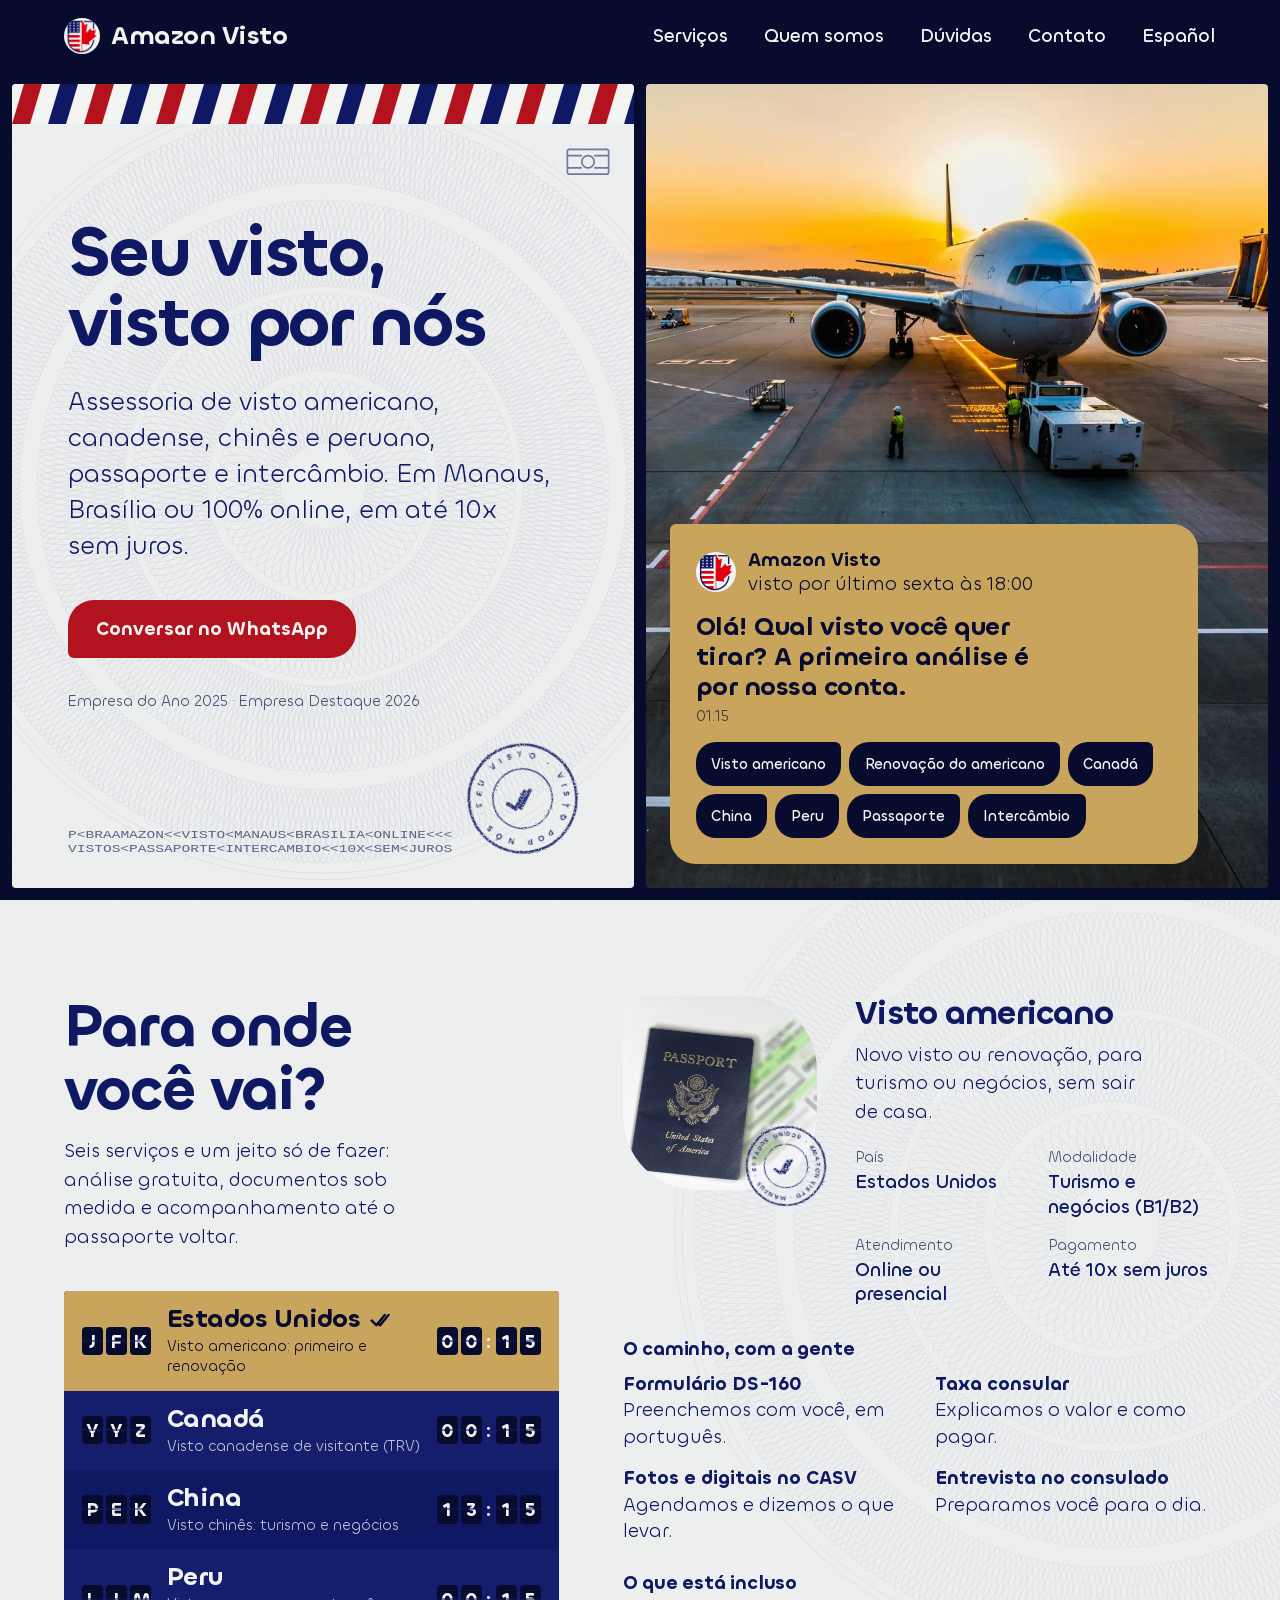
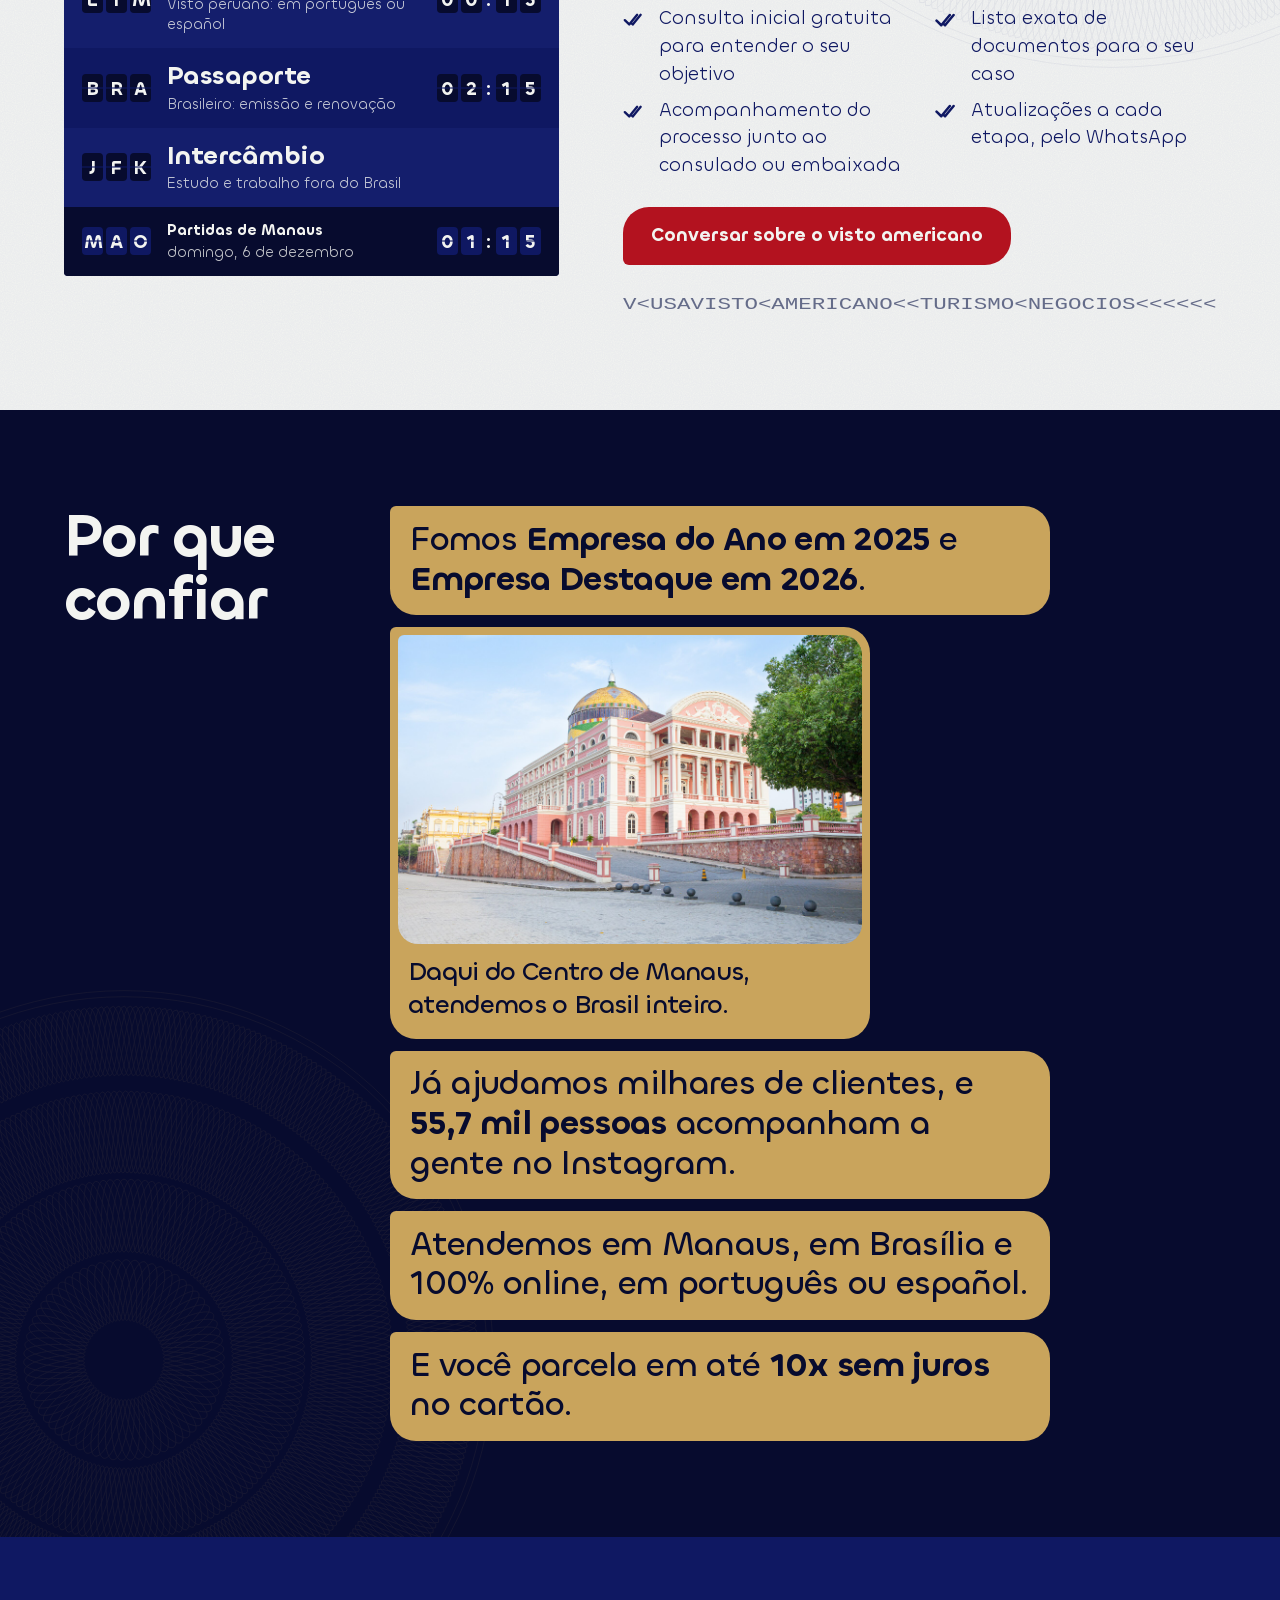
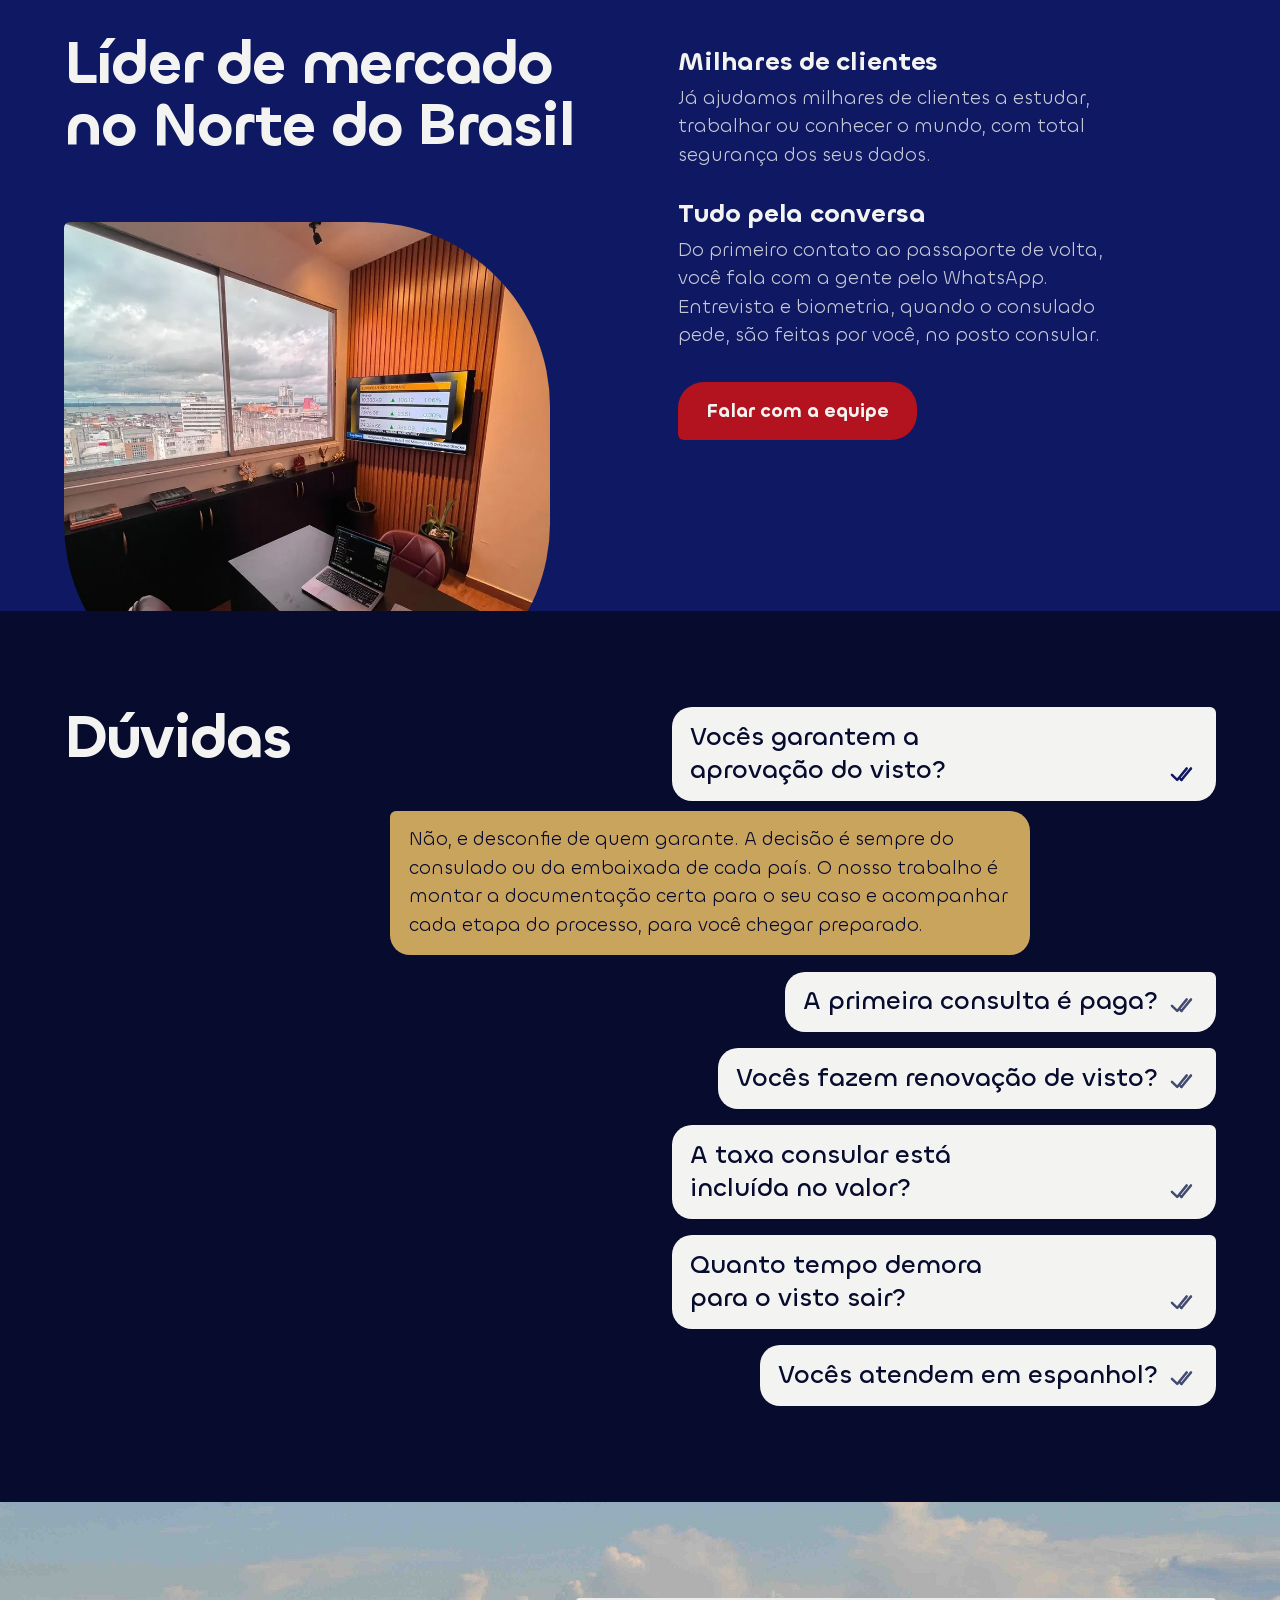
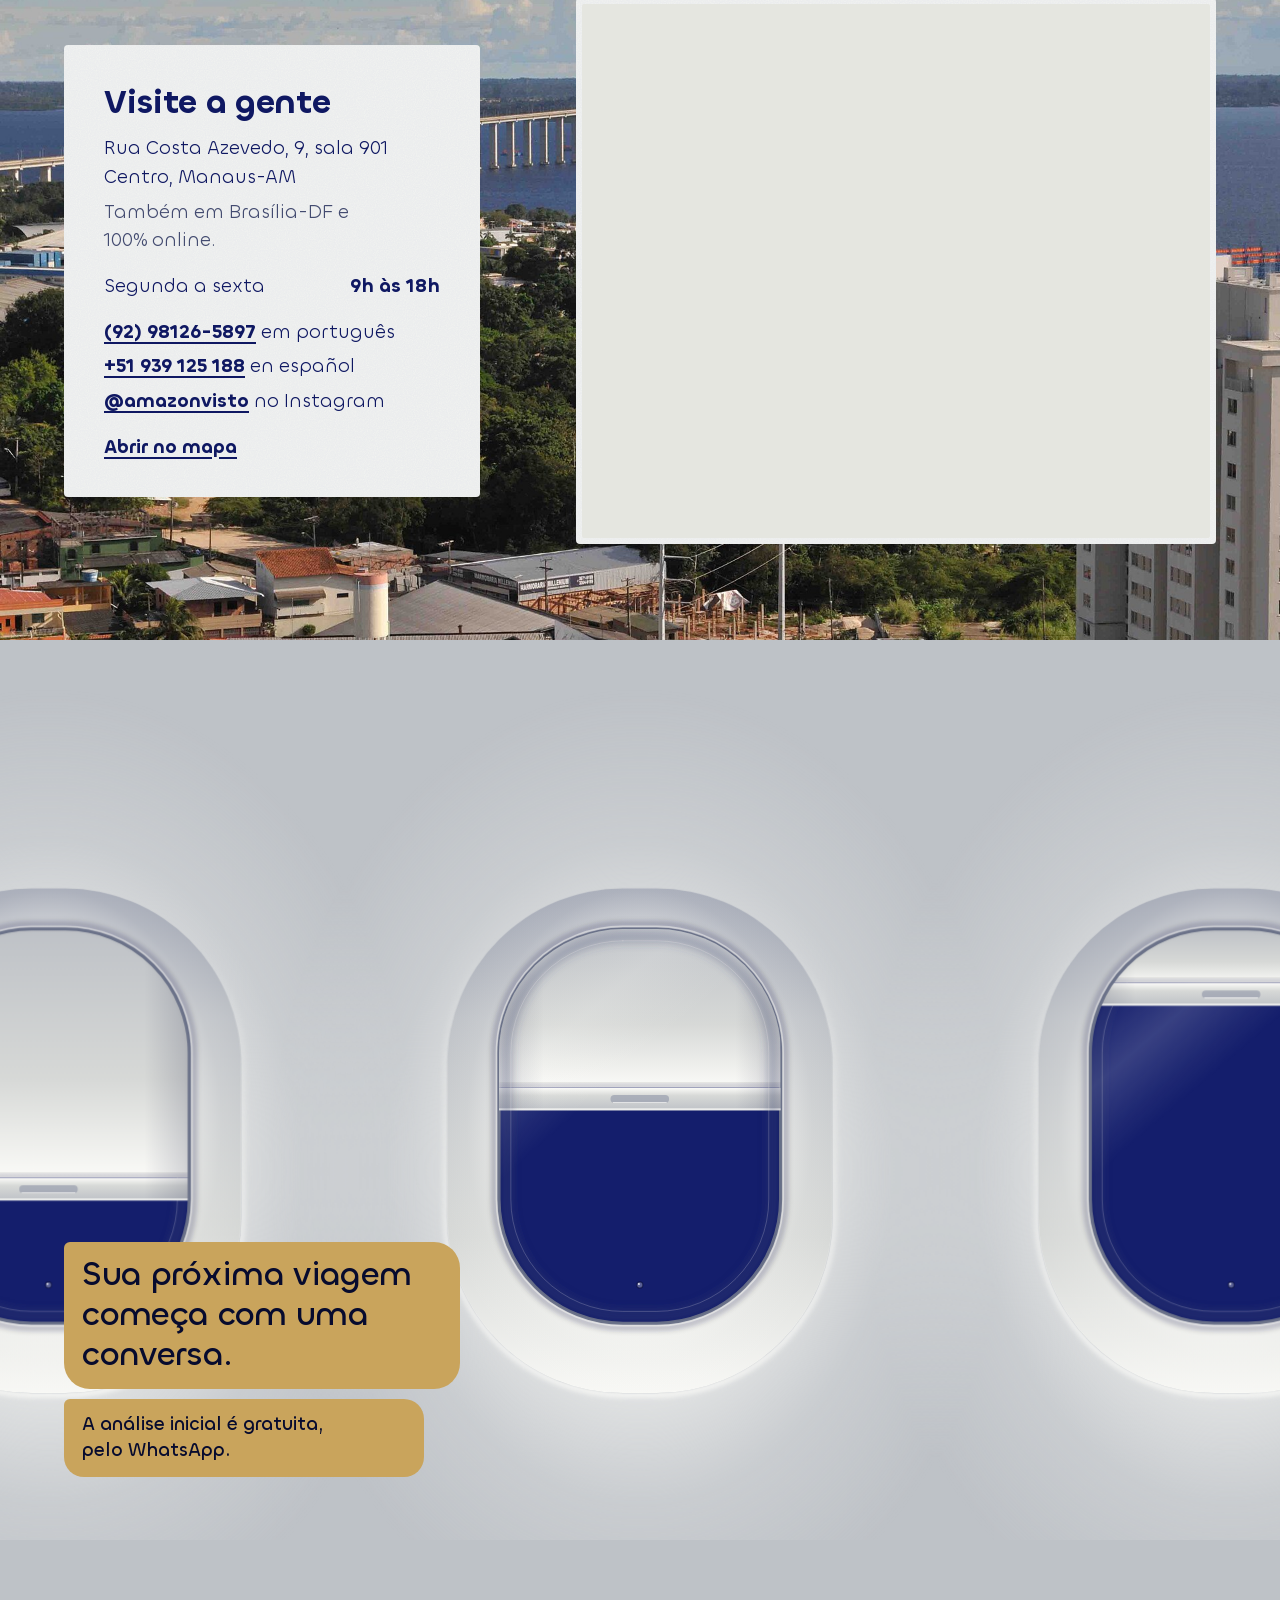
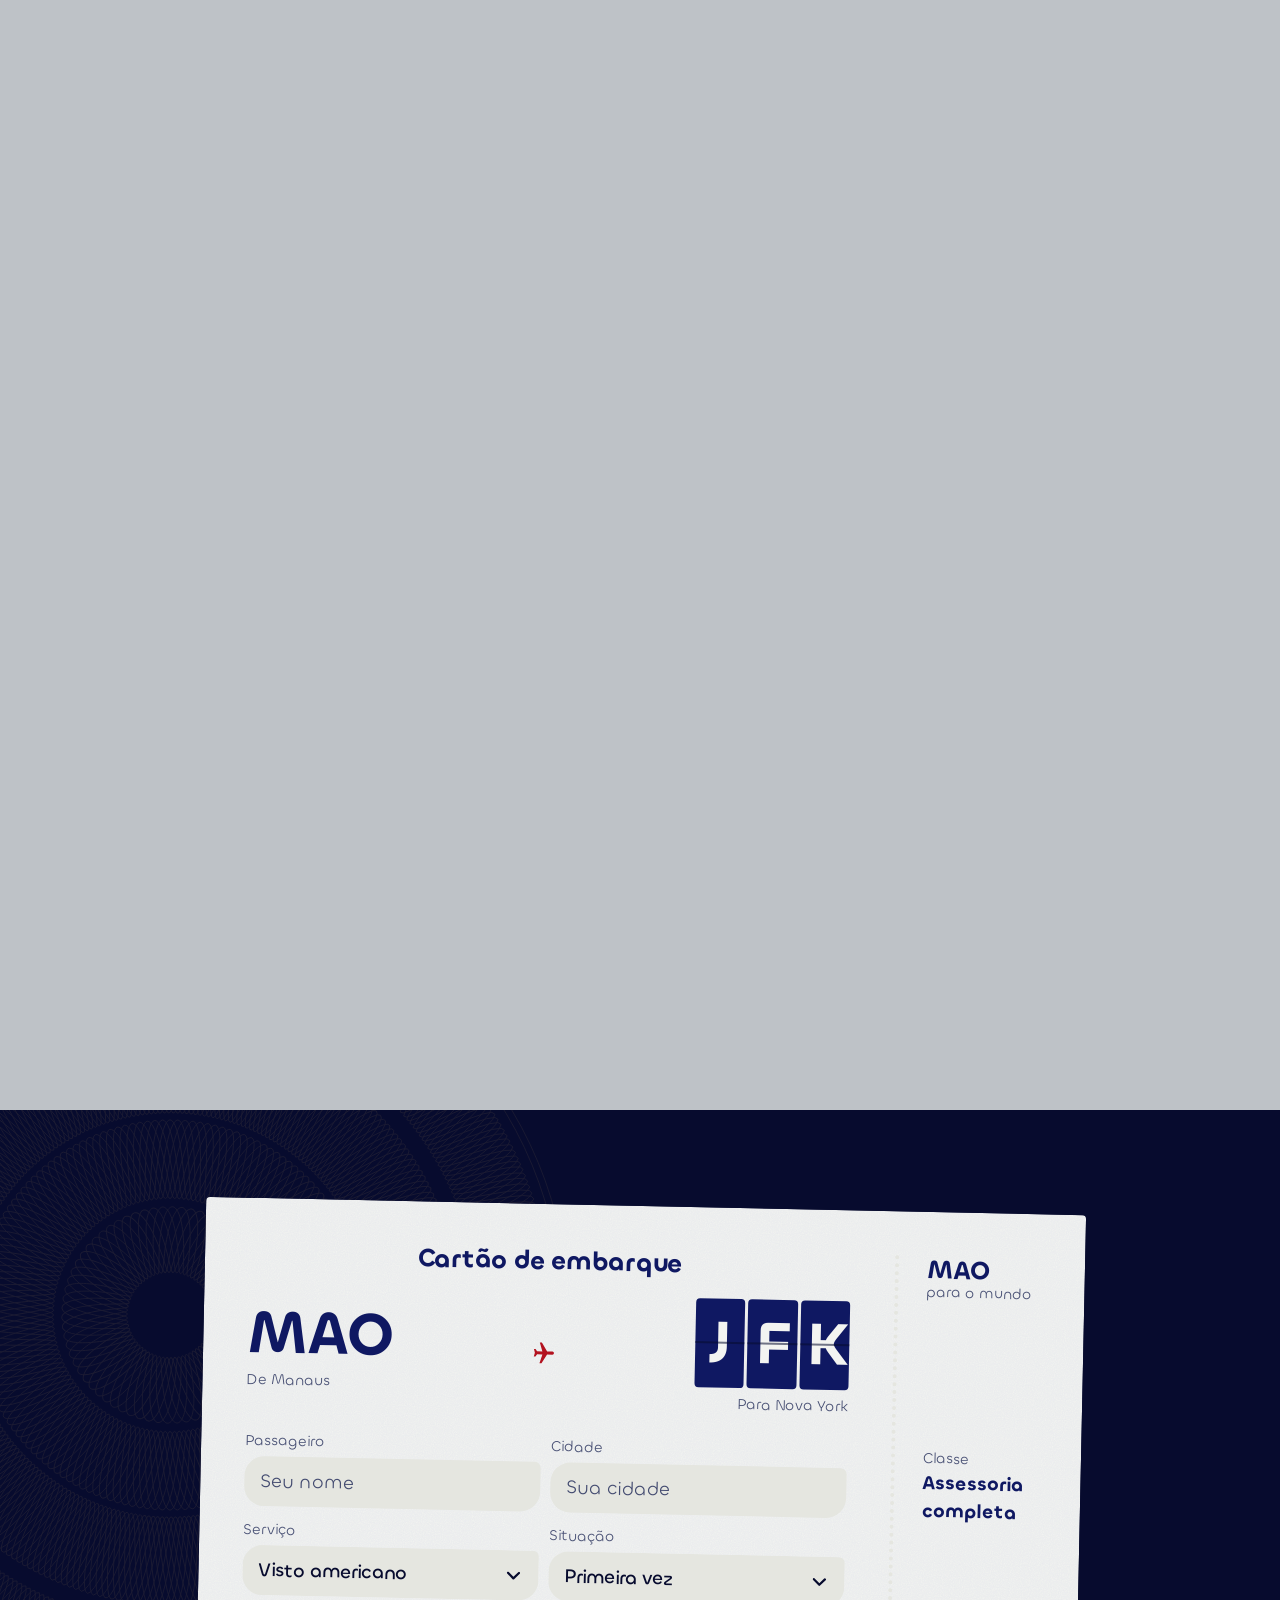
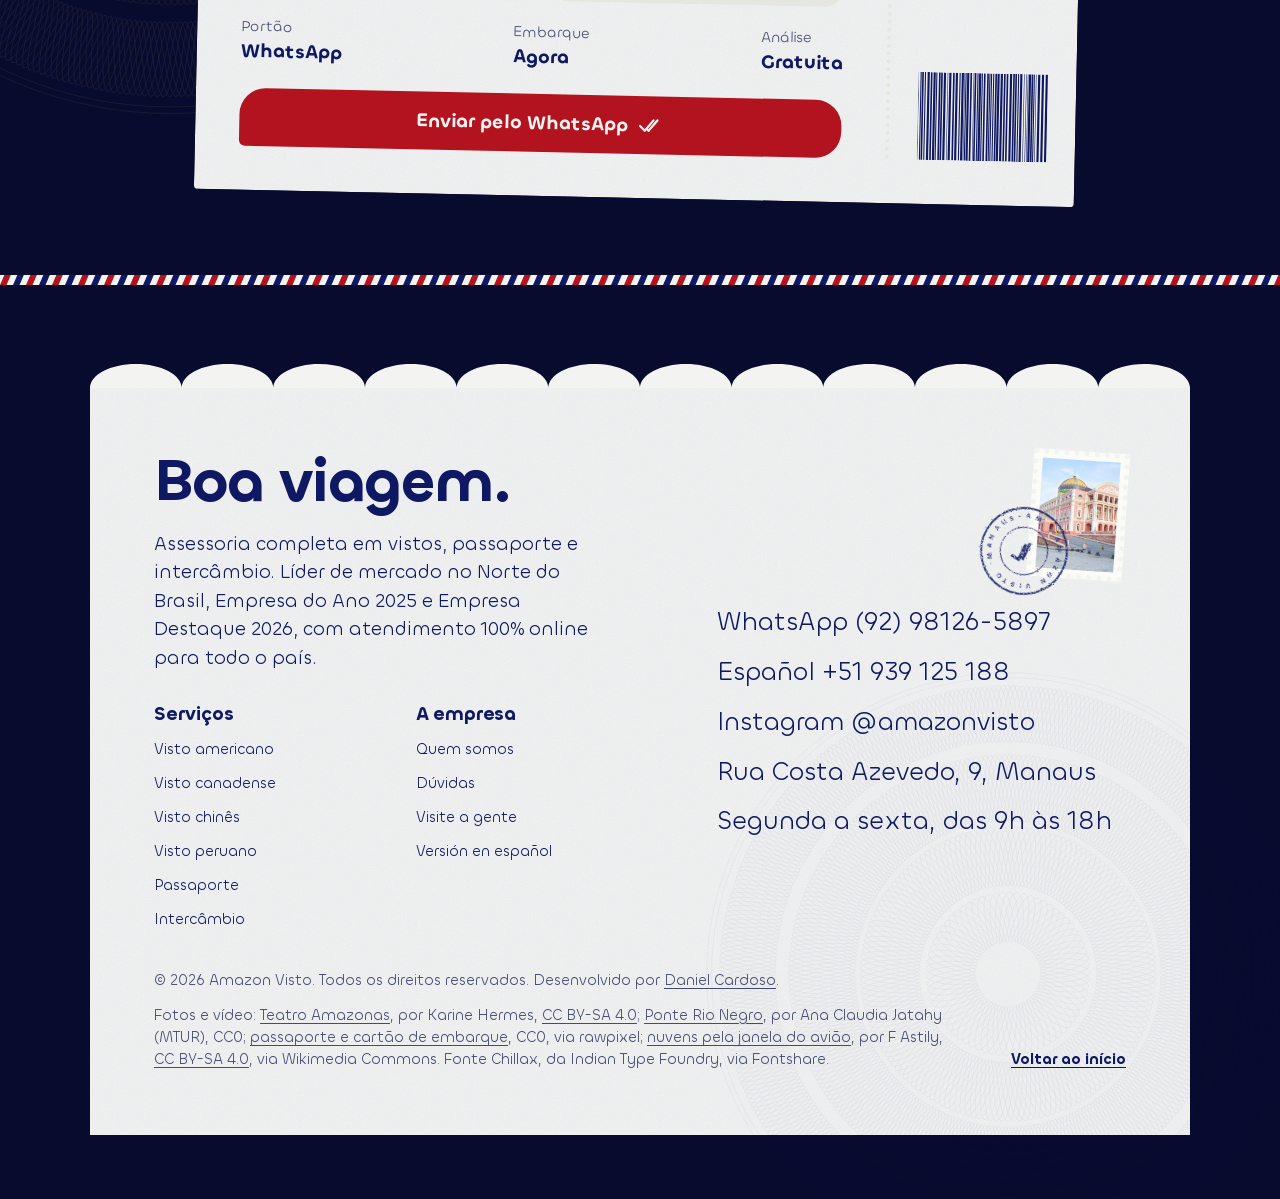
==== index.html @ 41496a1c "Janela do avião realista e vídeo das nuvens em HD A cena virou a parede de uma cabine de verdade, de" ====
<!DOCTYPE html>
<html lang="pt-BR">
<head>
  <meta charset="UTF-8" />
  <meta name="viewport" content="width=device-width, initial-scale=1.0, viewport-fit=cover" />
  <meta name="theme-color" content="#070b2e" />
  <meta name="color-scheme" content="dark light" />
  <script>document.documentElement.classList.add("js");</script>

  <!-- SEO -->
  <title>Amazon Visto | Visto Americano, Canadense, Chinês e Passaporte</title>
  <meta
    name="description"
    content="Assessoria completa em vistos (Americano, Canadense, Chinês, Peruano), passaporte brasileiro e intercâmbio. Atendimento presencial em Manaus-AM e Brasília-DF, e 100% online para todo o Brasil. Parcele em até 10x sem juros."
  />
  <meta name="keywords" content="visto americano, visto canadense, visto chinês, passaporte, intercâmbio, Manaus, Brasília, assessoria de visto" />
  <meta name="author" content="Amazon Visto" />
  <meta name="robots" content="index, follow" />

  <!-- Open Graph -->
  <meta property="og:type" content="website" />
  <meta property="og:title" content="Amazon Visto | Turismo, Estudo e Trabalho" />
  <meta
    property="og:description"
    content="Visto Americano, Canadense, Chinês, Peruano e Passaporte, sem sair de casa, parcelado em até 10x. Líder de mercado no Norte."
  />
  <meta property="og:image" content="images/og-image.jpg" />
  <!-- TROCAR: colocar a URL real depois do deploy -->
  <meta property="og:url" content="https://www.amazonvisto.com.br/" />
  <meta property="og:locale" content="pt_BR" />
  <meta name="twitter:card" content="summary_large_image" />

  <link rel="icon" type="image/png" href="images/favicon.png" />
  <link rel="preload" href="fonts/chillax-600.woff2" as="font" type="font/woff2" crossorigin />
  <link rel="preload" href="fonts/chillax-400.woff2" as="font" type="font/woff2" crossorigin />
  <link rel="stylesheet" href="css/style.css?v=49" />
</head>
<body>
  <a class="pular" href="#conteudo">Pular para o conteúdo</a>

  <!-- O "visto": o tique duplo da conversa, desenhado uma vez e usado em
       todo o site (marcadores, botões, carimbos). -->
  <svg width="0" height="0" style="position: absolute" aria-hidden="true" focusable="false">
    <symbol id="visto" viewBox="0 0 22 14">
      <path d="M1.5 7.6 5.6 11.6 13 2.6" />
      <path d="M8.9 11.6 16.3 2.6" />
      <path d="M7.4 10.1 8.9 11.6" />
    </symbol>
    <!-- "Tinta de carimbo": desgasta de leve as bordas dos carimbos, como tinta
         de verdade no papel. -->
    <filter id="tintaCarimbo" x="-5%" y="-5%" width="110%" height="110%">
      <feTurbulence type="fractalNoise" baseFrequency="0.9" numOctaves="2" seed="7" result="ruido" />
      <feDisplacementMap in="SourceGraphic" in2="ruido" scale="2.2" result="tremido" />
      <feComponentTransfer in="ruido" result="falhas">
        <feFuncA type="discrete" tableValues="1 1 1 1 1 0.35 1 1" />
      </feComponentTransfer>
      <feComposite in="tremido" in2="falhas" operator="in" />
    </filter>
  </svg>

  <!-- ==========================================================================
       BARRA: a marca à esquerda; três links e o idioma à direita. No celular,
       os links viram "Menu".
       ========================================================================== -->
  <header class="barra" id="topo">
    <a class="barra__marca" href="#inicio">
      <img src="images/logo.webp" alt="" width="36" height="36" />
      <span translate="no">Amazon Visto</span>
    </a>
    <nav class="barra__nav" id="navegacao" aria-label="Navegação principal">
      <a href="#servicos">Serviços</a>
      <a href="#sobre">Quem somos</a>
      <a href="#duvidas">Dúvidas</a>
      <a href="#contato">Contato</a>
      <a class="barra__idioma" href="es.html" hreflang="es" lang="es">Español</a>
    </nav>
    <button
      class="barra__menu"
      id="botaoMenu"
      type="button"
      aria-expanded="false"
      aria-controls="navegacao"
      data-rotulo-abrir="Abrir menu"
      data-rotulo-fechar="Fechar menu"
      data-texto-fechar="Fechar"
    >Menu</button>
  </header>

  <main id="conteudo">
    <!-- ==========================================================================
         CAPA: à esquerda, a página de dados do passaporte (papel com
         guilhoche de segurança, a borda listrada do envelope de correio
         aéreo, o chip, a zona de leitura e o carimbo do "visto"); à direita, o
         avião na pista e, sobre o pé da foto, a conversa viva: escolher o caso
         faz a Amazon Visto responder e deixa a mensagem pronta para o WhatsApp
         (main.js, "ativarConversa"). Sem JS, o compositor já aparece e abre o
         WhatsApp com o texto escrito.
         ========================================================================== -->
    <section class="capa" id="inicio">
      <div class="capa__cartao">
        <div class="listra" aria-hidden="true"></div>
        <!-- Símbolo do passaporte eletrônico (chip), como na capa do passaporte. -->
        <svg class="capa__chip" viewBox="0 0 64 40" aria-hidden="true" focusable="false">
          <rect x="2" y="2" width="60" height="36" rx="3" />
          <circle cx="32" cy="20" r="9" />
          <path d="M2 11h21M41 11h21M2 29h21M41 29h21" />
        </svg>
        <div class="capa__texto">
          <h1 class="entrada">Seu visto, visto por nós</h1>
          <p class="capa__apoio entrada">
            Assessoria de visto americano, canadense, chinês e peruano,
            passaporte e intercâmbio. Em Manaus, Brasília ou 100% online, em
            até 10x sem juros.
          </p>
          <a
            class="botao botao--acao entrada"
            href="https://wa.me/5592981265897?text=Ol%C3%A1!%20Vim%20pelo%20site%20e%20gostaria%20de%20mais%20informa%C3%A7%C3%B5es%20sobre%20visto."
            target="_blank"
            rel="noopener"
          >Conversar no WhatsApp</a>
          <p class="capa__selos entrada">Empresa do Ano 2025 · Empresa Destaque 2026</p>
        </div>
        <div class="capa__pe" aria-hidden="true">
          <svg class="mrz capa__mrz" viewBox="0 0 600 44" preserveAspectRatio="none" focusable="false"><text x="0" y="16" textLength="600" lengthAdjust="spacingAndGlyphs">P&lt;BRAAMAZON&lt;&lt;VISTO&lt;MANAUS&lt;BRASILIA&lt;ONLINE&lt;&lt;&lt;</text><text x="0" y="38" textLength="600" lengthAdjust="spacingAndGlyphs">VISTOS&lt;PASSAPORTE&lt;INTERCAMBIO&lt;&lt;10X&lt;SEM&lt;JUROS</text></svg>
          <svg class="carimbo capa__carimbo" viewBox="0 0 120 120" focusable="false"><defs><path id="anel-capa" d="M 17,60 a 43,43 0 1,1 86,0 a 43,43 0 1,1 -86,0" /></defs><circle cx="60" cy="60" r="56" /><circle cx="60" cy="60" r="31" /><text><textPath href="#anel-capa" textLength="266" lengthAdjust="spacing">SEU VISTO · VISTO POR NÓS ·</textPath></text><use href="#visto" x="41" y="49" width="38" height="24" /></svg>
        </div>
      </div>

      <figure class="capa__foto">
        <img
          src="images/banner.webp"
          alt="Avião na pista do aeroporto ao entardecer"
          width="1920"
          height="1281"
          fetchpriority="high"
        />
      </figure>

      <div class="conversa" id="conversa">
        <div class="conversa__janela">
          <!-- TROCAR: horário real de atendimento (a presença usa seg. a sex., 9h às 18h, hora de Manaus) -->
          <div class="conversa__topo">
            <img src="images/logo.webp" alt="" width="44" height="44" />
            <p>
              <strong translate="no">Amazon Visto</strong>
              <span
                class="conversa__presenca"
                id="presenca"
                data-online="online agora"
                data-visto="visto por último {dia} às 18:00"
                data-hoje="hoje"
                data-ontem="ontem"
                data-sexta="sexta"
              >Atendimento de segunda a sexta, das 9h às 18h</span>
            </p>
          </div>

          <ol class="conversa__mensagens" id="mensagens" aria-live="polite">
            <li class="msg msg--deles msg--abertura">
              <p>Olá! Qual visto você quer tirar? A primeira análise é por nossa conta.</p>
              <span class="msg__hora" aria-hidden="true"></span>
            </li>
          </ol>

          <div class="conversa__respostas" role="group" aria-label="Escolha o seu caso">
            <button type="button" class="resposta" data-servico="visto-americano">Visto americano</button>
            <button type="button" class="resposta" data-servico="renovacao">Renovação do americano</button>
            <button type="button" class="resposta" data-servico="visto-canadense">Canadá</button>
            <button type="button" class="resposta" data-servico="visto-chines">China</button>
            <button type="button" class="resposta" data-servico="visto-peruano">Peru</button>
            <button type="button" class="resposta" data-servico="passaporte-brasileiro">Passaporte</button>
            <button type="button" class="resposta" data-servico="intercambio">Intercâmbio</button>
          </div>

          <!-- As respostas da Amazon Visto para cada caso, e a mensagem que fica
               pronta para enviar. TROCAR/REVISAR: confirmar com a empresa. -->
          <div class="conversa__roteiro" hidden>
            <p data-resposta="visto-americano" data-mensagem="Olá! Vim pelo site e quero tirar o visto americano.">Ótimo! No visto americano a gente monta a sua lista de documentos, preenche o formulário com você, cuida dos agendamentos e prepara você para a entrevista.</p>
            <p data-resposta="renovacao" data-mensagem="Olá! Vim pelo site e quero renovar o meu visto americano.">Dá para renovar sem complicação. A gente confere o que muda no seu caso e cuida do processo do começo ao fim.</p>
            <p data-resposta="visto-canadense" data-mensagem="Olá! Vim pelo site e quero tirar o visto canadense.">No visto canadense a gente organiza o pedido online, os documentos e o agendamento da biometria.</p>
            <p data-resposta="visto-chines" data-mensagem="Olá! Vim pelo site e quero tirar o visto chinês.">No visto chinês a gente prepara o formulário e os documentos e acompanha o pedido até o passaporte voltar.</p>
            <p data-resposta="visto-peruano" data-mensagem="Olá! Vim pelo site e quero tirar o visto peruano.">No visto peruano a gente orienta cada documento e acompanha o pedido, em português ou español.</p>
            <p data-resposta="passaporte-brasileiro" data-mensagem="Olá! Vim pelo site e quero tirar ou renovar o meu passaporte.">No passaporte a gente cuida do agendamento na Polícia Federal e da lista do que levar no dia.</p>
            <p data-resposta="intercambio" data-mensagem="Olá! Vim pelo site e quero saber sobre intercâmbio.">No intercâmbio a gente ajuda a escolher o caminho para estudar ou trabalhar fora e cuida do visto.</p>
            <p data-digitando>digitando…</p>
          </div>

          <form
            class="compositor"
            id="compositor"
            action="https://wa.me/5592981265897"
            method="get"
            target="_blank"
            data-whatsapp="5592981265897"
          >
            <label class="visualmente-oculto" for="mensagem">Sua mensagem para a Amazon Visto</label>
            <textarea id="mensagem" name="text" rows="2">Olá! Vim pelo site e gostaria de mais informações sobre visto.</textarea>
            <button class="botao botao--acao compositor__enviar" type="submit">
              Enviar pelo WhatsApp
              <svg aria-hidden="true" focusable="false"><use href="#visto" /></svg>
            </button>
          </form>
        </div>
      </div>
    </section>

    <!-- ==========================================================================
         SERVIÇOS: à esquerda o título e o painel de partidas do aeroporto
         (uma linha por destino: o código, o nome e a hora local de lá); à
         direita, a ficha do destino escolhido, uma página de visto com o
         carimbo e a zona de leitura (main.js, "ativarServicos"). No celular a
         ficha vem logo abaixo do painel. Cada ficha tem o próprio endereço
         (#visto-americano).
         Sem JS, todas as fichas aparecem. Para incluir um serviço: copie uma
         linha do painel e a ficha dela e troque o nome (images/produto-7.webp em diante
         estão de reserva).
         ========================================================================== -->
    <section class="servicos" id="servicos" aria-labelledby="titulo-servicos">
      <div class="servicos__topo">
        <h2 id="titulo-servicos" class="entrada">Para onde você vai?</h2>
        <p class="entrada">
          Seis serviços e um jeito só de fazer: análise gratuita, documentos
          sob medida e acompanhamento até o passaporte voltar.
        </p>
      </div>

      <!-- O painel de partidas: cada destino é uma linha do painel do
           aeroporto, com o código, o nome em letra grande e a hora local de
           lá agora; no pé, a origem: Manaus, com a data e a hora daqui
           (main.js, "ativarPainel"; sem JS, as horas não aparecem). No
           intercâmbio, o código gira pelos destinos. -->
      <div class="painel" id="painel">
        <ul class="destinos" role="list">
          <li><a class="destino destino--principal" href="#visto-americano" data-servico="visto-americano" data-fuso="America/New_York"><span class="destino__codigo placas" aria-hidden="true"><span>J</span><span>F</span><span>K</span></span><span class="destino__nome">Estados Unidos</span><span class="destino__fato">Visto americano: primeiro e renovação</span><span class="destino__hora placas" aria-hidden="true"></span></a></li>
          <li><a class="destino" href="#visto-canadense" data-servico="visto-canadense" data-fuso="America/Toronto"><span class="destino__codigo placas" aria-hidden="true"><span>Y</span><span>Y</span><span>Z</span></span><span class="destino__nome">Canadá</span><span class="destino__fato">Visto canadense de visitante (TRV)</span><span class="destino__hora placas" aria-hidden="true"></span></a></li>
          <li><a class="destino" href="#visto-chines" data-servico="visto-chines" data-fuso="Asia/Shanghai"><span class="destino__codigo placas" aria-hidden="true"><span>P</span><span>E</span><span>K</span></span><span class="destino__nome">China</span><span class="destino__fato">Visto chinês: turismo e negócios</span><span class="destino__hora placas" aria-hidden="true"></span></a></li>
          <li><a class="destino" href="#visto-peruano" data-servico="visto-peruano" data-fuso="America/Lima"><span class="destino__codigo placas" aria-hidden="true"><span>L</span><span>I</span><span>M</span></span><span class="destino__nome">Peru</span><span class="destino__fato">Visto peruano: em português ou español</span><span class="destino__hora placas" aria-hidden="true"></span></a></li>
          <li><a class="destino" href="#passaporte-brasileiro" data-servico="passaporte-brasileiro" data-fuso="America/Sao_Paulo"><span class="destino__codigo placas" aria-hidden="true"><span>B</span><span>R</span><span>A</span></span><span class="destino__nome">Passaporte</span><span class="destino__fato">Brasileiro: emissão e renovação</span><span class="destino__hora placas" aria-hidden="true"></span></a></li>
          <li><a class="destino" href="#intercambio" data-servico="intercambio"><span class="destino__codigo placas" aria-hidden="true" data-codigos="JFK|YYZ|PEK|LIM"><span>J</span><span>F</span><span>K</span></span><span class="destino__nome">Intercâmbio</span><span class="destino__fato">Estudo e trabalho fora do Brasil</span></a></li>
        </ul>
        <p class="painel__origem" data-fuso="America/Manaus">
          <span class="placas" aria-hidden="true"><span>M</span><span>A</span><span>O</span></span>
          <span class="painel__titulo">Partidas de Manaus</span>
          <span class="painel__data"></span>
          <span class="painel__hora placas" aria-hidden="true"></span>
        </p>
      </div>

      <div class="fichas" id="fichas">
        <article class="ficha" id="visto-americano" aria-labelledby="titulo-visto-americano">
          <div class="ficha__visual">
            <figure class="ficha__foto obturador" style="--foco: 0% 50%">
              <img src="assets/passport-boarding-pass.webp" alt="Passaporte e cartão de embarque sobre a mesa" width="1024" height="773" loading="lazy" />
            </figure>
            <svg class="carimbo ficha__carimbo" viewBox="0 0 120 120" aria-hidden="true" focusable="false"><defs><path id="anel-visto-americano" d="M 17,60 a 43,43 0 1,1 86,0 a 43,43 0 1,1 -86,0" /></defs><circle cx="60" cy="60" r="56" /><circle cx="60" cy="60" r="31" /><text><textPath href="#anel-visto-americano" textLength="266" lengthAdjust="spacing">ESTADOS UNIDOS · AMAZON VISTO · MANAUS ·</textPath></text><use href="#visto" x="41" y="49" width="38" height="24" /></svg>
          </div>
          <div class="ficha__cabeca">
            <h3 id="titulo-visto-americano">Visto americano</h3>
            <p class="ficha__desc">Novo visto ou renovação, para turismo ou negócios, sem sair de casa.</p>
            <dl class="ficha__dados">
              <div><dt>País</dt><dd>Estados Unidos</dd></div>
              <div><dt>Modalidade</dt><dd>Turismo e negócios (B1/B2)</dd></div>
              <div><dt>Atendimento</dt><dd>Online ou presencial</dd></div>
              <div><dt>Pagamento</dt><dd>Até 10x sem juros</dd></div>
            </dl>
          </div>
          <div class="ficha__resto">
            <h4>O caminho, com a gente</h4>
            <!-- TROCAR/REVISAR: confirmar com a empresa o que ela faz em cada etapa. -->
            <ol class="ficha__caminho">
              <li><strong>Formulário DS-160</strong> Preenchemos com você, em português.</li>
              <li><strong>Taxa consular</strong> Explicamos o valor e como pagar.</li>
              <li><strong>Fotos e digitais no CASV</strong> Agendamos e dizemos o que levar.</li>
              <li><strong>Entrevista no consulado</strong> Preparamos você para o dia.</li>
            </ol>
            <h4>O que está incluso</h4>
            <ul class="vistos">
              <li>Consulta inicial gratuita para entender o seu objetivo</li>
              <li>Lista exata de documentos para o seu caso</li>
              <li>Acompanhamento do processo junto ao consulado ou embaixada</li>
              <li>Atualizações a cada etapa, pelo WhatsApp</li>
              <!-- TROCAR: itens específicos deste serviço (tire o "hidden" ao preencher) -->
              <li hidden>TROCAR: itens específicos deste serviço</li>
            </ul>
            <!-- TROCAR: valor "a partir de" deste serviço (tire o "hidden" ao preencher) -->
            <p class="ficha__preco" hidden>A partir de <strong>R$ TROCAR</strong>, em até 10x sem juros no cartão</p>
            <a class="botao botao--acao" href="https://wa.me/5592981265897?text=Ol%C3%A1!%20Vim%20pelo%20site%20e%20gostaria%20de%20mais%20informa%C3%A7%C3%B5es%20sobre%20Visto%20Americano." target="_blank" rel="noopener">Conversar sobre o visto americano</a>
            <svg class="mrz ficha__mrz" viewBox="0 0 600 22" preserveAspectRatio="none" aria-hidden="true" focusable="false"><text x="0" y="16" textLength="600" lengthAdjust="spacingAndGlyphs">V&lt;USAVISTO&lt;AMERICANO&lt;&lt;TURISMO&lt;NEGOCIOS&lt;&lt;&lt;&lt;&lt;&lt;</text></svg>
          </div>
        </article>

        <article class="ficha" id="visto-canadense" aria-labelledby="titulo-visto-canadense">
          <div class="ficha__visual">
            <figure class="ficha__foto">
              <img src="images/produto-2.webp" alt="Toronto ao entardecer, com a CN Tower" width="800" height="800" loading="lazy" />
            </figure>
            <svg class="carimbo ficha__carimbo" viewBox="0 0 120 120" aria-hidden="true" focusable="false"><defs><path id="anel-visto-canadense" d="M 17,60 a 43,43 0 1,1 86,0 a 43,43 0 1,1 -86,0" /></defs><circle cx="60" cy="60" r="56" /><circle cx="60" cy="60" r="31" /><text><textPath href="#anel-visto-canadense" textLength="266" lengthAdjust="spacing">CANADÁ · AMAZON VISTO · MANAUS ·</textPath></text><use href="#visto" x="41" y="49" width="38" height="24" /></svg>
          </div>
          <div class="ficha__cabeca">
            <h3 id="titulo-visto-canadense">Visto canadense</h3>
            <p class="ficha__desc">Visto de turista para o Canadá, com assessoria completa do início ao fim.</p>
            <dl class="ficha__dados">
              <div><dt>País</dt><dd>Canadá</dd></div>
              <div><dt>Modalidade</dt><dd>Visto de visitante (TRV)</dd></div>
              <div><dt>Atendimento</dt><dd>Online ou presencial</dd></div>
              <div><dt>Pagamento</dt><dd>Até 10x sem juros</dd></div>
            </dl>
          </div>
          <div class="ficha__resto">
            <h4>O que está incluso</h4>
            <ul class="vistos">
              <li>Consulta inicial gratuita para entender o seu objetivo</li>
              <li>Lista exata de documentos para o seu caso</li>
              <li>Acompanhamento do processo junto ao consulado ou embaixada</li>
              <li>Atualizações a cada etapa, pelo WhatsApp</li>
              <!-- TROCAR: itens específicos deste serviço (tire o "hidden" ao preencher) -->
              <li hidden>TROCAR: itens específicos deste serviço</li>
            </ul>
            <!-- TROCAR: valor "a partir de" deste serviço (tire o "hidden" ao preencher) -->
            <p class="ficha__preco" hidden>A partir de <strong>R$ TROCAR</strong>, em até 10x sem juros no cartão</p>
            <a class="botao botao--acao" href="https://wa.me/5592981265897?text=Ol%C3%A1!%20Vim%20pelo%20site%20e%20gostaria%20de%20mais%20informa%C3%A7%C3%B5es%20sobre%20Visto%20Canadense." target="_blank" rel="noopener">Conversar sobre o visto canadense</a>
            <svg class="mrz ficha__mrz" viewBox="0 0 600 22" preserveAspectRatio="none" aria-hidden="true" focusable="false"><text x="0" y="16" textLength="600" lengthAdjust="spacingAndGlyphs">V&lt;CANVISTO&lt;CANADENSE&lt;&lt;VISITANTE&lt;&lt;&lt;&lt;&lt;&lt;&lt;&lt;&lt;&lt;&lt;&lt;&lt;</text></svg>
          </div>
        </article>

        <article class="ficha" id="visto-chines" aria-labelledby="titulo-visto-chines">
          <div class="ficha__visual">
            <figure class="ficha__foto">
              <img src="images/produto-3.webp" alt="A Grande Muralha da China entre montanhas" width="800" height="800" loading="lazy" />
            </figure>
            <svg class="carimbo ficha__carimbo" viewBox="0 0 120 120" aria-hidden="true" focusable="false"><defs><path id="anel-visto-chines" d="M 17,60 a 43,43 0 1,1 86,0 a 43,43 0 1,1 -86,0" /></defs><circle cx="60" cy="60" r="56" /><circle cx="60" cy="60" r="31" /><text><textPath href="#anel-visto-chines" textLength="266" lengthAdjust="spacing">CHINA · AMAZON VISTO · MANAUS ·</textPath></text><use href="#visto" x="41" y="49" width="38" height="24" /></svg>
          </div>
          <div class="ficha__cabeca">
            <h3 id="titulo-visto-chines">Visto chinês</h3>
            <p class="ficha__desc">Turismo e negócios na China, com parcelamento em até 10x sem juros.</p>
            <dl class="ficha__dados">
              <div><dt>País</dt><dd>China</dd></div>
              <div><dt>Modalidade</dt><dd>Turismo (L) e negócios (M)</dd></div>
              <div><dt>Atendimento</dt><dd>Online ou presencial</dd></div>
              <div><dt>Pagamento</dt><dd>Até 10x sem juros</dd></div>
            </dl>
          </div>
          <div class="ficha__resto">
            <h4>O que está incluso</h4>
            <ul class="vistos">
              <li>Consulta inicial gratuita para entender o seu objetivo</li>
              <li>Lista exata de documentos para o seu caso</li>
              <li>Acompanhamento do processo junto ao consulado ou embaixada</li>
              <li>Atualizações a cada etapa, pelo WhatsApp</li>
              <!-- TROCAR: itens específicos deste serviço (tire o "hidden" ao preencher) -->
              <li hidden>TROCAR: itens específicos deste serviço</li>
            </ul>
            <!-- TROCAR: valor "a partir de" deste serviço (tire o "hidden" ao preencher) -->
            <p class="ficha__preco" hidden>A partir de <strong>R$ TROCAR</strong>, em até 10x sem juros no cartão</p>
            <a class="botao botao--acao" href="https://wa.me/5592981265897?text=Ol%C3%A1!%20Vim%20pelo%20site%20e%20gostaria%20de%20mais%20informa%C3%A7%C3%B5es%20sobre%20Visto%20Chin%C3%AAs." target="_blank" rel="noopener">Conversar sobre o visto chinês</a>
            <svg class="mrz ficha__mrz" viewBox="0 0 600 22" preserveAspectRatio="none" aria-hidden="true" focusable="false"><text x="0" y="16" textLength="600" lengthAdjust="spacingAndGlyphs">V&lt;CHNVISTO&lt;CHINES&lt;&lt;TURISMO&lt;NEGOCIOS&lt;&lt;&lt;&lt;&lt;&lt;&lt;&lt;&lt;</text></svg>
          </div>
        </article>

        <article class="ficha" id="visto-peruano" aria-labelledby="titulo-visto-peruano">
          <div class="ficha__visual">
            <figure class="ficha__foto">
              <img src="images/produto-4.webp" alt="Machu Picchu, no Peru, entre as montanhas" width="800" height="800" loading="lazy" />
            </figure>
            <svg class="carimbo ficha__carimbo" viewBox="0 0 120 120" aria-hidden="true" focusable="false"><defs><path id="anel-visto-peruano" d="M 17,60 a 43,43 0 1,1 86,0 a 43,43 0 1,1 -86,0" /></defs><circle cx="60" cy="60" r="56" /><circle cx="60" cy="60" r="31" /><text><textPath href="#anel-visto-peruano" textLength="266" lengthAdjust="spacing">PERU · AMAZON VISTO · MANAUS ·</textPath></text><use href="#visto" x="41" y="49" width="38" height="24" /></svg>
          </div>
          <div class="ficha__cabeca">
            <h3 id="titulo-visto-peruano">Visto peruano</h3>
            <p class="ficha__desc">Assessoria para o visto de entrada no Peru, com atendimento em português e español.</p>
            <dl class="ficha__dados">
              <div><dt>País</dt><dd>Peru</dd></div>
              <div><dt>Modalidade</dt><dd>Visto de entrada</dd></div>
              <div><dt>Atendimento</dt><dd>Em português ou español</dd></div>
              <div><dt>Pagamento</dt><dd>Até 10x sem juros</dd></div>
            </dl>
          </div>
          <div class="ficha__resto">
            <h4>O que está incluso</h4>
            <ul class="vistos">
              <li>Consulta inicial gratuita para entender o seu objetivo</li>
              <li>Lista exata de documentos para o seu caso</li>
              <li>Acompanhamento do processo junto ao consulado ou embaixada</li>
              <li>Atualizações a cada etapa, pelo WhatsApp</li>
              <!-- TROCAR: itens específicos deste serviço (tire o "hidden" ao preencher) -->
              <li hidden>TROCAR: itens específicos deste serviço</li>
            </ul>
            <!-- TROCAR: valor "a partir de" deste serviço (tire o "hidden" ao preencher) -->
            <p class="ficha__preco" hidden>A partir de <strong>R$ TROCAR</strong>, em até 10x sem juros no cartão</p>
            <a class="botao botao--acao" href="https://wa.me/5592981265897?text=Ol%C3%A1!%20Vim%20pelo%20site%20e%20gostaria%20de%20mais%20informa%C3%A7%C3%B5es%20sobre%20Visto%20Peruano." target="_blank" rel="noopener">Conversar sobre o visto peruano</a>
            <svg class="mrz ficha__mrz" viewBox="0 0 600 22" preserveAspectRatio="none" aria-hidden="true" focusable="false"><text x="0" y="16" textLength="600" lengthAdjust="spacingAndGlyphs">V&lt;PERVISTO&lt;PERUANO&lt;&lt;ENTRADA&lt;&lt;&lt;&lt;&lt;&lt;&lt;&lt;&lt;&lt;&lt;&lt;&lt;&lt;&lt;&lt;&lt;</text></svg>
          </div>
        </article>

        <article class="ficha" id="passaporte-brasileiro" aria-labelledby="titulo-passaporte-brasileiro">
          <div class="ficha__visual">
            <figure class="ficha__foto">
              <img src="images/produto-5.webp" alt="O Rio de Janeiro visto do alto, com as montanhas ao fundo" width="800" height="800" loading="lazy" />
            </figure>
            <svg class="carimbo ficha__carimbo" viewBox="0 0 120 120" aria-hidden="true" focusable="false"><defs><path id="anel-passaporte-brasileiro" d="M 17,60 a 43,43 0 1,1 86,0 a 43,43 0 1,1 -86,0" /></defs><circle cx="60" cy="60" r="56" /><circle cx="60" cy="60" r="31" /><text><textPath href="#anel-passaporte-brasileiro" textLength="266" lengthAdjust="spacing">BRASIL · PASSAPORTE · MANAUS ·</textPath></text><use href="#visto" x="41" y="49" width="38" height="24" /></svg>
          </div>
          <div class="ficha__cabeca">
            <h3 id="titulo-passaporte-brasileiro">Passaporte brasileiro</h3>
            <p class="ficha__desc">Emissão e renovação pelo WhatsApp: zero burocracia, rapidez e comodidade.</p>
            <dl class="ficha__dados">
              <div><dt>País</dt><dd>Brasil</dd></div>
              <div><dt>Modalidade</dt><dd>Emissão e renovação</dd></div>
              <div><dt>Atendimento</dt><dd>Pelo WhatsApp</dd></div>
              <div><dt>Pagamento</dt><dd>Até 10x sem juros</dd></div>
            </dl>
          </div>
          <div class="ficha__resto">
            <h4>O que está incluso</h4>
            <ul class="vistos">
              <li>Consulta inicial gratuita para entender o seu objetivo</li>
              <li>Lista exata de documentos para o seu caso</li>
              <li>Acompanhamento de cada etapa da emissão ou renovação</li>
              <li>Atualizações a cada etapa, pelo WhatsApp</li>
              <!-- TROCAR: itens específicos deste serviço (tire o "hidden" ao preencher) -->
              <li hidden>TROCAR: itens específicos deste serviço</li>
            </ul>
            <!-- TROCAR: valor "a partir de" deste serviço (tire o "hidden" ao preencher) -->
            <p class="ficha__preco" hidden>A partir de <strong>R$ TROCAR</strong>, em até 10x sem juros no cartão</p>
            <a class="botao botao--acao" href="https://wa.me/5592981265897?text=Ol%C3%A1!%20Vim%20pelo%20site%20e%20gostaria%20de%20mais%20informa%C3%A7%C3%B5es%20sobre%20Passaporte%20Brasileiro." target="_blank" rel="noopener">Conversar sobre o passaporte</a>
            <svg class="mrz ficha__mrz" viewBox="0 0 600 22" preserveAspectRatio="none" aria-hidden="true" focusable="false"><text x="0" y="16" textLength="600" lengthAdjust="spacingAndGlyphs">P&lt;BRAPASSAPORTE&lt;BRASILEIRO&lt;&lt;EMISSAO&lt;&lt;&lt;&lt;&lt;&lt;&lt;&lt;&lt;</text></svg>
          </div>
        </article>

        <article class="ficha" id="intercambio" aria-labelledby="titulo-intercambio">
          <div class="ficha__visual">
            <figure class="ficha__foto">
              <img src="images/produto-6.webp" alt="Estudantes numa sala de aula" width="800" height="800" loading="lazy" />
            </figure>
            <svg class="carimbo ficha__carimbo" viewBox="0 0 120 120" aria-hidden="true" focusable="false"><defs><path id="anel-intercambio" d="M 17,60 a 43,43 0 1,1 86,0 a 43,43 0 1,1 -86,0" /></defs><circle cx="60" cy="60" r="56" /><circle cx="60" cy="60" r="31" /><text><textPath href="#anel-intercambio" textLength="266" lengthAdjust="spacing">INTERCÂMBIO · AMAZON VISTO · MANAUS ·</textPath></text><use href="#visto" x="41" y="49" width="38" height="24" /></svg>
          </div>
          <div class="ficha__cabeca">
            <h3 id="titulo-intercambio">Intercâmbio</h3>
            <p class="ficha__desc">Orientação completa para quem quer estudar ou trabalhar fora do Brasil.</p>
            <dl class="ficha__dados">
              <div><dt>País</dt><dd>À sua escolha</dd></div>
              <div><dt>Modalidade</dt><dd>Estudo e trabalho no exterior</dd></div>
              <div><dt>Atendimento</dt><dd>Online ou presencial</dd></div>
              <div><dt>Pagamento</dt><dd>Até 10x sem juros</dd></div>
            </dl>
          </div>
          <div class="ficha__resto">
            <h4>O que está incluso</h4>
            <ul class="vistos">
              <li>Consulta inicial gratuita para entender o seu objetivo</li>
              <li>Lista exata de documentos para o seu caso</li>
              <li>Orientação completa para estudar ou trabalhar fora do Brasil</li>
              <li>Atualizações a cada etapa, pelo WhatsApp</li>
              <!-- TROCAR: itens específicos deste serviço (tire o "hidden" ao preencher) -->
              <li hidden>TROCAR: itens específicos deste serviço</li>
            </ul>
            <!-- TROCAR: valor "a partir de" deste serviço (tire o "hidden" ao preencher) -->
            <p class="ficha__preco" hidden>A partir de <strong>R$ TROCAR</strong>, em até 10x sem juros no cartão</p>
            <a class="botao botao--acao" href="https://wa.me/5592981265897?text=Ol%C3%A1!%20Vim%20pelo%20site%20e%20gostaria%20de%20mais%20informa%C3%A7%C3%B5es%20sobre%20Interc%C3%A2mbio%3A%20Estudo%20e%20Trabalho." target="_blank" rel="noopener">Conversar sobre intercâmbio</a>
            <svg class="mrz ficha__mrz" viewBox="0 0 600 22" preserveAspectRatio="none" aria-hidden="true" focusable="false"><text x="0" y="16" textLength="600" lengthAdjust="spacingAndGlyphs">V&lt;&lt;&lt;&lt;INTERCAMBIO&lt;&lt;ESTUDO&lt;TRABALHO&lt;&lt;&lt;&lt;&lt;&lt;&lt;&lt;&lt;&lt;&lt;</text></svg>
          </div>
        </article>
      </div>
    </section>

    <!-- ==========================================================================
         PROVAS: a própria Amazon Visto conta, em balões dourados (um deles é
         uma foto, como as fotos que chegam no WhatsApp). Só provas reais.
         ========================================================================== -->
    <section class="provas" aria-labelledby="titulo-provas">
      <h2 id="titulo-provas" class="entrada">Por que confiar</h2>
      <ol class="fio" role="list">
        <li class="fala entrada"><p>Fomos <strong>Empresa do Ano em 2025</strong> e <strong>Empresa Destaque em 2026</strong>.</p></li>
        <li class="fala fala--foto entrada">
          <img src="assets/teatro-amazonas-atualmente-01.jpg" alt="O Teatro Amazonas, no Centro de Manaus" width="1920" height="1280" loading="lazy" />
          <p>Daqui do Centro de Manaus, atendemos o Brasil inteiro.</p>
        </li>
        <li class="fala entrada"><p>Já ajudamos milhares de clientes, e <strong><span data-contar>55,7 mil</span> pessoas</strong> acompanham a gente no Instagram.</p></li>
        <li class="fala entrada"><p>Atendemos em Manaus, em Brasília e 100% online, em português ou español.</p></li>
        <li class="fala entrada"><p>E você parcela em até <strong>10x sem juros</strong> no cartão.</p></li>
      </ol>
    </section>

    <!-- ==========================================================================
         SOBRE: um campo azul-marinho inteiro: a frase à esquerda, a foto da
         sala recortada no balão e cortada pela borda de baixo da seção; à
         direita, quem somos e como trabalhamos.
         ========================================================================== -->
    <section class="sobre" id="sobre" aria-labelledby="titulo-sobre">
      <div class="sobre__painel">
        <h2 id="titulo-sobre" class="entrada">Líder de mercado no Norte do Brasil</h2>
        <figure class="sobre__foto entrada">
          <img src="images/sobre.webp" alt="A sala da Amazon Visto no Centro de Manaus" width="900" height="1100" loading="lazy" />
        </figure>
        <div class="sobre__textos">
          <div class="entrada">
            <h3>Milhares de clientes</h3>
            <p>
              Já ajudamos milhares de clientes a estudar, trabalhar ou conhecer o
              mundo, com total segurança dos seus dados.
            </p>
          </div>
          <div class="entrada">
            <h3>Tudo pela conversa</h3>
            <p>
              Do primeiro contato ao passaporte de volta, você fala com a gente
              pelo WhatsApp. Entrevista e biometria, quando o consulado pede, são
              feitas por você, no posto consular.
            </p>
          </div>
          <a
            class="botao botao--acao entrada"
            href="https://wa.me/5592981265897?text=Ol%C3%A1!%20Vim%20pelo%20site%20e%20quero%20fazer%20a%20consulta%20inicial%20gratuita."
            target="_blank"
            rel="noopener"
          >Falar com a equipe</a>
        </div>
      </div>
    </section>

    <!-- ==========================================================================
         DÚVIDAS: uma conversa. Cada pergunta é um balão do cliente (papel, à
         direita); tocar abre a resposta da Amazon Visto (dourado, à esquerda),
         uma por vez. Sem JS, todas aparecem abertas.
         TROCAR/REVISAR: confirmar as respostas.
         ========================================================================== -->
    <section class="duvidas" id="duvidas" aria-labelledby="titulo-duvidas">
      <h2 id="titulo-duvidas" class="entrada">Dúvidas</h2>
      <div class="perguntas" id="perguntas">
        <article class="pergunta" id="duvida-garantia">
          <h3>
            <button type="button" class="pergunta__balao" aria-expanded="true" aria-controls="resposta-garantia">
              <span>Vocês garantem a aprovação do visto?</span>
              <svg aria-hidden="true" focusable="false"><use href="#visto" /></svg>
            </button>
          </h3>
          <div class="pergunta__resposta" id="resposta-garantia">
            <p>
              Não, e desconfie de quem garante. A decisão é sempre do consulado
              ou da embaixada de cada país. O nosso trabalho é montar a
              documentação certa para o seu caso e acompanhar cada etapa do
              processo, para você chegar preparado.
            </p>
          </div>
        </article>
        <article class="pergunta" id="duvida-consulta">
          <h3>
            <button type="button" class="pergunta__balao" aria-expanded="false" aria-controls="resposta-consulta">
              <span>A primeira consulta é paga?</span>
              <svg aria-hidden="true" focusable="false"><use href="#visto" /></svg>
            </button>
          </h3>
          <div class="pergunta__resposta" id="resposta-consulta">
            <p>
              Não. Você conta o seu objetivo (turismo, estudo ou trabalho) e
              recebe uma análise inicial sem custo, pelo WhatsApp. Os honorários
              podem ser parcelados em até 10x sem juros no cartão.
            </p>
          </div>
        </article>
        <article class="pergunta" id="duvida-renovacao">
          <h3>
            <button type="button" class="pergunta__balao" aria-expanded="false" aria-controls="resposta-renovacao">
              <span>Vocês fazem renovação de visto?</span>
              <svg aria-hidden="true" focusable="false"><use href="#visto" /></svg>
            </button>
          </h3>
          <div class="pergunta__resposta" id="resposta-renovacao">
            <p>
              Sim. No visto americano atendemos tanto o primeiro visto quanto a
              renovação, para turismo ou negócios.
            </p>
          </div>
        </article>
        <article class="pergunta" id="duvida-taxa">
          <h3>
            <button type="button" class="pergunta__balao" aria-expanded="false" aria-controls="resposta-taxa">
              <span>A taxa consular está incluída no valor?</span>
              <svg aria-hidden="true" focusable="false"><use href="#visto" /></svg>
            </button>
          </h3>
          <!-- TROCAR/REVISAR: confirmar a política da empresa sobre a taxa consular. -->
          <div class="pergunta__resposta" id="resposta-taxa">
            <p>
              A taxa consular é cobrada pelo governo de cada país e é separada
              dos honorários da assessoria. Na consulta inicial explicamos o
              valor da taxa para o seu visto e como ela é paga.
            </p>
          </div>
        </article>
        <article class="pergunta" id="duvida-prazo">
          <h3>
            <button type="button" class="pergunta__balao" aria-expanded="false" aria-controls="resposta-prazo">
              <span>Quanto tempo demora para o visto sair?</span>
              <svg aria-hidden="true" focusable="false"><use href="#visto" /></svg>
            </button>
          </h3>
          <div class="pergunta__resposta" id="resposta-prazo">
            <p>
              Depende do tipo de visto e da agenda de cada consulado, que muda
              ao longo do ano. Na consulta inicial passamos a estimativa
              atualizada para o seu caso.
            </p>
          </div>
        </article>
        <article class="pergunta" id="duvida-espanhol">
          <h3>
            <button type="button" class="pergunta__balao" aria-expanded="false" aria-controls="resposta-espanhol">
              <span>Vocês atendem em espanhol?</span>
              <svg aria-hidden="true" focusable="false"><use href="#visto" /></svg>
            </button>
          </h3>
          <div class="pergunta__resposta" id="resposta-espanhol">
            <p>
              Sí. Para clientes de língua espanhola, o atendimento é pelo
              WhatsApp <a href="https://wa.me/51939125188" lang="es">+51 939 125 188</a>.
            </p>
          </div>
        </article>
      </div>
    </section>

    <!-- ==========================================================================
         VISITE A GENTE: o cartão de visita, em papel, e o mapa do Google com o
         endereço, sobre Manaus vista do alto com a Ponte Rio Negro.
         ========================================================================== -->
    <section class="visita" id="visite" aria-labelledby="titulo-visita">
      <img
        class="visita__foto"
        src="assets/ponte-rio-negro-manaus-brasil.jpg"
        alt="Manaus vista do alto, com a Ponte Rio Negro ao fundo"
        width="1920"
        height="1275"
        loading="lazy"
      />
      <div class="cartao-visita entrada">
        <h2 id="titulo-visita">Visite a gente</h2>
        <address>
          Rua Costa Azevedo, 9, sala 901<br />
          Centro, Manaus-AM
        </address>
        <p class="cartao-visita__extra">Também em Brasília-DF e 100% online.</p>
        <dl class="cartao-visita__horas">
          <div>
            <dt>Segunda a sexta</dt>
            <!-- TROCAR: horário real de atendimento -->
            <dd>9h às 18h</dd>
          </div>
        </dl>
        <ul class="cartao-visita__contatos">
          <li><a href="https://wa.me/5592981265897">(92) 98126-5897</a> em português</li>
          <li><a href="https://wa.me/51939125188" lang="es">+51 939 125 188</a> en español</li>
          <li><a href="https://instagram.com/amazonvisto" target="_blank" rel="noopener">@amazonvisto</a> no Instagram</li>
        </ul>
        <a
          class="cartao-visita__mapa"
          href="https://www.google.com/maps?q=Rua%20Costa%20Azevedo,%209,%20Centro,%20Manaus%20-%20AM"
          target="_blank"
          rel="noopener"
        >Abrir no mapa</a>
      </div>
      <!-- O mapa do Google com o endereço (incorporação sem chave). -->
      <div class="visita__mapa entrada">
        <iframe
          src="https://www.google.com/maps?q=Rua%20Costa%20Azevedo,%209,%20Centro,%20Manaus%20-%20AM&amp;z=16&amp;output=embed"
          title="Mapa: Rua Costa Azevedo, 9, Centro, Manaus-AM"
          loading="lazy"
          referrerpolicy="no-referrer-when-downgrade"
          allowfullscreen
        ></iframe>
      </div>
    </section>

    <!-- ==========================================================================
         A JANELA: a cena das nuvens. Na parede da cabine, uma janela de avião
         de verdade; enquanto a cena fica grudada na tela, a rolagem leva a
         câmera até ela: a persiana sobe, a janela cresce até o céu tomar a
         tela e chegam, em balões dourados, as duas falas da Amazon Visto (a
         animação é do CSS, presa à rolagem; main.js, "ativarJanela", liga a
         cena e mede o quanto a janela cresce). Com menos movimento ou sem JS,
         só o céu e as falas.
         ========================================================================== -->
    <div class="janela" id="janela">
      <div class="janela__palco">
        <figure class="janela__vista" aria-hidden="true">
          <!-- 720p até 899px (o celular), 1080p no computador; quem não lê o
               "media" das fontes fica com a primeira, a mais leve. -->
          <video
            poster="assets/clouds-from-airplane-window-1-2016-08-poster.jpg"
            muted
            loop
            playsinline
            preload="none"
            width="1920"
            height="1080"
          >
            <source src="assets/clouds-from-airplane-window-1-2016-08-720p.webm" type="video/webm" media="(max-width: 899px)" />
            <source src="assets/clouds-from-airplane-window-1-2016-08-1080p.webm" type="video/webm" />
          </video>
        </figure>
        <!-- A janela de verdade, desenhada em SVG numa mesma medida (o vidro é
             250 × 350, com o centro em 0,0; as vizinhas a 525), em duas
             camadas que a rolagem aproxima em ritmos diferentes, como uma
             câmera chegando perto: a de longe tem o túnel da moldura, a
             vedação, o vidro e as persianas; a de perto, a parede da cabine e
             a luz que o céu joga nela. O que se repete nas vizinhas entra com
             <use>.
             taste-skill-ignore: os degradês aqui são a luz do céu no túnel, na
             parede e no vidro, que fazem a janela parecer real (pedido do
             cliente: janela ultrarrealista). -->
        <div class="janela__aviao" aria-hidden="true">
          <div class="janela__longe">
            <svg class="janela__tunel" viewBox="-125 -175 250 350" focusable="false">
              <defs>
                <!-- O túnel: o alto olha para baixo e fica na sombra; a soleira
                     olha para o céu e fica clara. -->
                <linearGradient id="janelaTunel" gradientUnits="userSpaceOnUse" x1="0" y1="-300" x2="0" y2="340">
                  <stop offset="0.1" style="stop-color: var(--cabine-sombra)" />
                  <stop offset="0.32" style="stop-color: var(--cabine)" />
                  <stop offset="0.62" style="stop-color: var(--cabine-clara)" />
                  <stop offset="0.86" style="stop-color: var(--papel-claro)" />
                </linearGradient>
                <!-- Perto do vidro o túnel recebe mais céu. -->
                <radialGradient id="janelaTunelLuz" gradientUnits="userSpaceOnUse" cx="0" cy="0" r="1" gradientTransform="matrix(192 0 0 262 0 0)">
                  <stop offset="0.64" style="stop-color: var(--papel-claro); stop-opacity: 0.55" />
                  <stop offset="0.8" style="stop-color: var(--papel-claro); stop-opacity: 0.14" />
                  <stop offset="0.96" style="stop-color: var(--papel-claro); stop-opacity: 0" />
                </radialGradient>
                <!-- A persiana: plástico fosco, mais escuro no alto, dentro do
                     trilho, e nas laterais, que entram no túnel. -->
                <linearGradient id="janelaPersiana" x1="0" y1="0" x2="0" y2="1">
                  <stop offset="0" style="stop-color: var(--cabine)" />
                  <stop offset="0.6" style="stop-color: var(--cabine-clara)" />
                  <stop offset="1" style="stop-color: var(--papel-claro)" />
                </linearGradient>
                <linearGradient id="janelaPersianaLados" x1="0" y1="0" x2="1" y2="0">
                  <stop offset="0" style="stop-color: var(--noite); stop-opacity: 0.16" />
                  <stop offset="0.16" style="stop-color: var(--noite); stop-opacity: 0" />
                  <stop offset="0.84" style="stop-color: var(--noite); stop-opacity: 0" />
                  <stop offset="1" style="stop-color: var(--noite); stop-opacity: 0.16" />
                </linearGradient>
                <!-- A alça: a face de cima pega a luz da cabine, a frente desce
                     para a sombra e a quina de baixo pega o céu. -->
                <linearGradient id="janelaAlca" x1="0" y1="0" x2="0" y2="1">
                  <stop offset="0" style="stop-color: var(--papel-claro)" />
                  <stop offset="0.35" style="stop-color: var(--cabine-clara)" />
                  <stop offset="1" style="stop-color: var(--cabine)" />
                </linearGradient>
                <linearGradient id="janelaReflexo" gradientUnits="userSpaceOnUse" x1="-125" y1="-175" x2="60" y2="40">
                  <stop offset="0.18" style="stop-color: var(--papel-claro); stop-opacity: 0" />
                  <stop offset="0.38" style="stop-color: var(--papel-claro); stop-opacity: 0.16" />
                  <stop offset="0.52" style="stop-color: var(--papel-claro); stop-opacity: 0.05" />
                  <stop offset="0.6" style="stop-color: var(--papel-claro); stop-opacity: 0" />
                </linearGradient>
                <filter id="janelaBorrao" x="-20%" y="-20%" width="140%" height="140%">
                  <feGaussianBlur stdDeviation="2.2" />
                </filter>
                <filter id="janelaBorraoForte" x="-20%" y="-20%" width="140%" height="140%">
                  <feGaussianBlur stdDeviation="4" />
                </filter>
                <clipPath id="janelaVidroRecorte">
                  <rect x="-125" y="-175" width="250" height="350" rx="110" />
                </clipPath>
                <!-- Uma janela: o túnel, a sombra da vedação no túnel e a
                     vedação de borracha. -->
                <g id="janelaTunelForma">
                  <path fill-rule="evenodd" d="M-20 -300H20A220 220 0 0 1 240 -80V120A220 220 0 0 1 20 340H-20A220 220 0 0 1 -240 120V-80A220 220 0 0 1 -20 -300ZM-15 -175A110 110 0 0 0 -125 -65V65A110 110 0 0 0 -15 175H15A110 110 0 0 0 125 65V-65A110 110 0 0 0 15 -175Z" fill="url(#janelaTunel)" />
                  <path fill-rule="evenodd" d="M-20 -300H20A220 220 0 0 1 240 -80V120A220 220 0 0 1 20 340H-20A220 220 0 0 1 -240 120V-80A220 220 0 0 1 -20 -300ZM-15 -175A110 110 0 0 0 -125 -65V65A110 110 0 0 0 -15 175H15A110 110 0 0 0 125 65V-65A110 110 0 0 0 15 -175Z" fill="url(#janelaTunelLuz)" />
                  <rect class="janela__tunel-sombra" x="-129" y="-179" width="258" height="358" rx="114" filter="url(#janelaBorrao)" />
                  <rect class="janela__vedacao" x="-125" y="-175" width="250" height="350" rx="110" />
                  <rect class="janela__vedacao-brilho" x="-127.4" y="-177.4" width="254.8" height="354.8" rx="112.4" />
                </g>
                <!-- A persiana: o painel estica até a altura em que ela está;
                     a alça (20 de altura) vai embaixo dele, sem esticar. -->
                <symbol id="janelaPainel" viewBox="0 0 250 100" preserveAspectRatio="none">
                  <rect width="250" height="100" fill="url(#janelaPersiana)" />
                  <rect width="250" height="100" fill="url(#janelaPersianaLados)" />
                </symbol>
                <g id="janelaAlcaForma">
                  <rect class="janela__alca-sombra" y="-4" width="250" height="5" filter="url(#janelaBorrao)" />
                  <rect width="250" height="20" fill="url(#janelaAlca)" />
                  <rect width="250" height="20" fill="url(#janelaPersianaLados)" />
                  <rect class="janela__alca-brilho" y="18.2" width="250" height="1.8" />
                  <rect class="janela__alca-dedo" x="99" y="6.5" width="52" height="7" rx="3.5" />
                  <rect class="janela__alca-dedo-brilho" x="101" y="12.6" width="48" height="1" rx="0.5" />
                </g>
                <!-- O vidro: o reflexo da cabine, a borda grossa do acrílico de
                     fora vista através do vidro de dentro e o furinho de
                     respiro. -->
                <g id="janelaVidroForma">
                  <rect x="-125" y="-175" width="250" height="350" fill="url(#janelaReflexo)" />
                  <rect class="janela__acrilico" x="-118" y="-168" width="236" height="336" rx="103" filter="url(#janelaBorraoForte)" />
                  <rect class="janela__acrilico-fio" x="-114.5" y="-164.5" width="229" height="329" rx="99.5" />
                  <circle class="janela__respiro" cx="0" cy="141" r="2.7" />
                  <circle class="janela__respiro-brilho" cx="-0.8" cy="140.2" r="0.9" />
                </g>
              </defs>
              <!-- As vizinhas: o vidro, a persiana (cada uma numa altura) e o
                   túnel, parados. -->
              <g transform="translate(-525 0)">
                <g clip-path="url(#janelaVidroRecorte)">
                  <use href="#janelaVidroForma" />
                  <use href="#janelaPainel" x="-125" y="-175" width="250" height="221" />
                  <use href="#janelaAlcaForma" x="-125" y="46" />
                </g>
                <use href="#janelaTunelForma" />
              </g>
              <g transform="translate(525 0)">
                <g clip-path="url(#janelaVidroRecorte)">
                  <use href="#janelaVidroForma" />
                  <use href="#janelaPainel" x="-125" y="-175" width="250" height="48" />
                  <use href="#janelaAlcaForma" x="-125" y="-127" />
                </g>
                <use href="#janelaTunelForma" />
              </g>
              <use href="#janelaTunelForma" />
            </svg>
            <div class="janela__vidro">
              <span class="janela__persiana">
                <svg viewBox="0 0 250 161" preserveAspectRatio="none" focusable="false"><use href="#janelaPainel" width="250" height="141" /><use href="#janelaAlcaForma" y="141" /></svg>
              </span>
              <svg class="janela__brilho" viewBox="-125 -175 250 350" focusable="false"><use href="#janelaVidroForma" /></svg>
            </div>
          </div>
          <div class="janela__perto">
            <svg class="janela__parede" viewBox="-125 -175 250 350" focusable="false">
              <path fill-rule="evenodd" d="M-3000-3000H3000V3000H-3000ZM-540 -211A156 156 0 0 0 -696 -55V81A156 156 0 0 0 -540 237H-510A156 156 0 0 0 -354 81V-55A156 156 0 0 0 -510 -211ZM-15 -211A156 156 0 0 0 -171 -55V81A156 156 0 0 0 -15 237H15A156 156 0 0 0 171 81V-55A156 156 0 0 0 15 -211ZM510 -211A156 156 0 0 0 354 -55V81A156 156 0 0 0 510 237H540A156 156 0 0 0 696 81V-55A156 156 0 0 0 540 -211Z" />
            </svg>
            <svg class="janela__luz" viewBox="-125 -175 250 350" focusable="false">
              <defs>
                <!-- A luz do céu na parede, mais forte embaixo de cada janela. -->
                <radialGradient id="janelaLuz" gradientUnits="userSpaceOnUse" cx="0" cy="0" r="1" gradientTransform="matrix(330 0 0 430 0 40)">
                  <stop offset="0.42" style="stop-color: var(--papel-claro); stop-opacity: 0.62" />
                  <stop offset="0.68" style="stop-color: var(--papel-claro); stop-opacity: 0.2" />
                  <stop offset="1" style="stop-color: var(--papel-claro); stop-opacity: 0" />
                </radialGradient>
                <!-- A quina da parede que dobra para dentro do túnel: brilha
                     embaixo, onde o céu bate, e some em cima. -->
                <linearGradient id="janelaQuina" gradientUnits="userSpaceOnUse" x1="0" y1="-211" x2="0" y2="237">
                  <stop offset="0.1" style="stop-color: var(--papel-claro); stop-opacity: 0" />
                  <stop offset="1" style="stop-color: var(--papel-claro); stop-opacity: 0.9" />
                </linearGradient>
                <mask id="janelaVaos" maskUnits="userSpaceOnUse" x="-3000" y="-3000" width="6000" height="6000">
                  <path fill-rule="evenodd" fill="#fff" d="M-3000-3000H3000V3000H-3000ZM-540 -211A156 156 0 0 0 -696 -55V81A156 156 0 0 0 -540 237H-510A156 156 0 0 0 -354 81V-55A156 156 0 0 0 -510 -211ZM-15 -211A156 156 0 0 0 -171 -55V81A156 156 0 0 0 -15 237H15A156 156 0 0 0 171 81V-55A156 156 0 0 0 15 -211ZM510 -211A156 156 0 0 0 354 -55V81A156 156 0 0 0 510 237H540A156 156 0 0 0 696 81V-55A156 156 0 0 0 540 -211Z" />
                </mask>
                <g id="janelaLuzForma">
                  <ellipse cx="0" cy="40" rx="330" ry="430" fill="url(#janelaLuz)" />
                  <rect x="-172.5" y="-212.5" width="345" height="451" rx="157.5" fill="none" stroke="url(#janelaQuina)" stroke-width="4.5" filter="url(#janelaBorrao)" />
                </g>
              </defs>
              <g mask="url(#janelaVaos)">
                <use href="#janelaLuzForma" x="-525" />
                <use href="#janelaLuzForma" x="525" />
                <use href="#janelaLuzForma" />
              </g>
            </svg>
          </div>
        </div>
        <div class="janela__falas">
          <p class="janela__fala">Sua próxima viagem começa com uma conversa.</p>
          <p class="janela__fala janela__fala--apoio">A análise inicial é gratuita, pelo WhatsApp.</p>
        </div>
      </div>
    </div>

    <!-- ==========================================================================
         CONTATO: o cartão de embarque que se preenche, no centro. O passageiro
         é você; o destino muda com o serviço escolhido, como no painel do
         aeroporto (passaporte e intercâmbio giram pelos destinos); enviar
         abre o WhatsApp com a mensagem montada (main.js, "ativarEmbarque").
         Sem JS, o formulário abre a conversa.
         ========================================================================== -->
    <section class="embarque-secao" id="contato" aria-labelledby="titulo-embarque">
      <form
        class="embarque entrada"
        id="embarque"
        action="https://wa.me/5592981265897"
        method="get"
        target="_blank"
        data-whatsapp="5592981265897"
        data-modelo="Olá! Meu nome é {nome}, sou de {cidade} e quero ajuda com: {servico} ({situacao})."
      >
        <div class="embarque__corpo">
          <h2 id="titulo-embarque">Cartão de embarque</h2>
          <div class="embarque__rota" aria-hidden="true">
            <p class="embarque__ponto">
              <span class="embarque__codigo">MAO</span>
              <span class="embarque__cidade">De Manaus</span>
            </p>
            <svg class="embarque__aviao" viewBox="0 0 24 24" focusable="false">
              <path d="M21.5 15.2v-1.9l-8.1-5V3.4C13.4 2.6 12.8 2 12 2s-1.4.6-1.4 1.4v4.9l-8.1 5v1.9l8.1-2.5v4.9L8.6 19v1.5L12 19.6l3.4.9V19l-2-1.5v-4.9l8.1 2.6Z" />
            </svg>
            <p class="embarque__ponto embarque__ponto--destino">
              <span class="embarque__codigo placas" id="painelDestino" data-mundo="JFK|YYZ|PEK|LIM"><span>J</span><span>F</span><span>K</span></span>
              <span class="embarque__cidade" id="cidadeDestino" data-varios="Para o mundo">Para Nova York</span>
            </p>
          </div>

          <div class="embarque__campos">
            <label class="embarque__campo">
              <span>Passageiro</span>
              <input name="nome" type="text" autocomplete="given-name" placeholder="Seu nome" required />
            </label>
            <label class="embarque__campo">
              <span>Cidade</span>
              <input name="cidade" type="text" autocomplete="address-level2" placeholder="Sua cidade" />
            </label>
            <label class="embarque__campo">
              <span>Serviço</span>
              <select name="servico" id="embarqueServico">
                <option value="Visto americano" data-destino="JFK:Para Nova York">Visto americano</option>
                <option value="Renovação do visto americano" data-destino="JFK:Para Nova York">Renovação do visto americano</option>
                <option value="Visto canadense" data-destino="YYZ:Para Toronto">Visto canadense</option>
                <option value="Visto chinês" data-destino="PEK:Para Pequim">Visto chinês</option>
                <option value="Visto peruano" data-destino="LIM:Para Lima">Visto peruano</option>
                <option value="Passaporte">Passaporte</option>
                <option value="Intercâmbio">Intercâmbio</option>
              </select>
            </label>
            <label class="embarque__campo">
              <span>Situação</span>
              <select name="situacao">
                <option value="primeira vez">Primeira vez</option>
                <option value="já tive antes">Já tive antes</option>
                <option value="ainda não sei">Ainda não sei</option>
              </select>
            </label>
          </div>

          <dl class="embarque__dados">
            <div><dt>Portão</dt><dd>WhatsApp</dd></div>
            <div><dt>Embarque</dt><dd>Agora</dd></div>
            <div><dt>Análise</dt><dd>Gratuita</dd></div>
          </dl>

          <button class="botao botao--acao embarque__acao" type="submit">
            Enviar pelo WhatsApp
            <svg aria-hidden="true" focusable="false"><use href="#visto" /></svg>
          </button>
        </div>

        <div class="embarque__canhoto" aria-hidden="true">
          <p class="embarque__trecho">MAO <span>para o mundo</span></p>
          <p class="embarque__classe">Classe <strong>Assessoria completa</strong></p>
          <div class="embarque__leitura"><svg class="embarque__barras" viewBox="0 0 240 56" preserveAspectRatio="none" focusable="false"><rect x="0" width="1" height="56" /><rect x="4" width="2" height="56" /><rect x="7" width="3" height="56" /><rect x="12" width="2" height="56" /><rect x="17" width="4" height="56" /><rect x="23" width="3" height="56" /><rect x="28" width="4" height="56" /><rect x="33" width="2" height="56" /><rect x="38" width="3" height="56" /><rect x="42" width="3" height="56" /><rect x="47" width="4" height="56" /><rect x="54" width="1" height="56" /><rect x="57" width="4" height="56" /><rect x="64" width="3" height="56" /><rect x="69" width="4" height="56" /><rect x="76" width="2" height="56" /><rect x="80" width="4" height="56" /><rect x="85" width="1" height="56" /><rect x="87" width="2" height="56" /><rect x="90" width="4" height="56" /><rect x="96" width="3" height="56" /><rect x="102" width="1" height="56" /><rect x="104" width="3" height="56" /><rect x="109" width="2" height="56" /><rect x="112" width="4" height="56" /><rect x="117" width="2" height="56" /><rect x="121" width="3" height="56" /><rect x="127" width="3" height="56" /><rect x="131" width="2" height="56" /><rect x="134" width="2" height="56" /><rect x="138" width="2" height="56" /><rect x="142" width="3" height="56" /><rect x="146" width="4" height="56" /><rect x="152" width="4" height="56" /><rect x="158" width="3" height="56" /><rect x="163" width="3" height="56" /><rect x="169" width="4" height="56" /><rect x="175" width="3" height="56" /><rect x="179" width="3" height="56" /><rect x="184" width="2" height="56" /><rect x="188" width="4" height="56" /><rect x="195" width="1" height="56" /><rect x="199" width="1" height="56" /><rect x="202" width="1" height="56" /><rect x="204" width="4" height="56" /><rect x="209" width="3" height="56" /><rect x="213" width="2" height="56" /><rect x="217" width="1" height="56" /><rect x="221" width="4" height="56" /><rect x="228" width="4" height="56" /><rect x="235" width="4" height="56" /></svg><span class="embarque__laser"></span></div>
          <svg class="mrz embarque__mrz" viewBox="0 0 600 22" preserveAspectRatio="none" focusable="false"><text x="0" y="16" textLength="600" lengthAdjust="spacingAndGlyphs">AMAZONVISTO&lt;&lt;MAO&lt;&lt;PORTAO&lt;WHATSAPP&lt;&lt;AGORA&lt;&lt;&lt;&lt;</text></svg>
        </div>
      </form>
    </section>
  </main>

  <!-- ==========================================================================
       RODAPÉ: o cartão-postal. A borda listrada do correio aéreo, depois o
       verso do postal, com a borda de cima picotada: o recado à esquerda (e
       os links do site), os endereços à direita, com o selo do Teatro
       Amazonas e o carimbo do correio, o "visto".
       TROCAR: CNPJ e Reclame Aqui (com "hidden" até lá).
       ========================================================================== -->
  <footer class="rodape">
    <div class="listra listra--fina" aria-hidden="true"></div>
    <div class="verso">
      <svg class="verso__recorte" viewBox="0 0 1200 24" preserveAspectRatio="none" aria-hidden="true" focusable="false">
        <path d="M0 24V24C0 10.7 22.4 0 50 0S100 10.7 100 24C100 10.7 122.4 0 150 0S200 10.7 200 24C200 10.7 222.4 0 250 0S300 10.7 300 24C300 10.7 322.4 0 350 0S400 10.7 400 24C400 10.7 422.4 0 450 0S500 10.7 500 24C500 10.7 522.4 0 550 0S600 10.7 600 24C600 10.7 622.4 0 650 0S700 10.7 700 24C700 10.7 722.4 0 750 0S800 10.7 800 24C800 10.7 822.4 0 850 0S900 10.7 900 24C900 10.7 922.4 0 950 0S1000 10.7 1000 24C1000 10.7 1022.4 0 1050 0S1100 10.7 1100 24C1100 10.7 1122.4 0 1150 0S1200 10.7 1200 24Z" />
      </svg>
      <div class="verso__selos" aria-hidden="true">
        <img class="verso__selo" src="assets/teatro-amazonas-atualmente-01.jpg" alt="" width="1920" height="1280" loading="lazy" />
        <svg class="carimbo verso__carimbo" viewBox="0 0 120 120" focusable="false"><defs><path id="anel-postal" d="M 17,60 a 43,43 0 1,1 86,0 a 43,43 0 1,1 -86,0" /></defs><circle cx="60" cy="60" r="56" /><circle cx="60" cy="60" r="31" /><text><textPath href="#anel-postal" textLength="266" lengthAdjust="spacing">MANAUS-AM · AMAZON VISTO ·</textPath></text><use href="#visto" x="41" y="49" width="38" height="24" /></svg>
      </div>

      <div class="verso__recado">
        <h2 class="verso__titulo">Boa viagem.</h2>
        <p>
          Assessoria completa em vistos, passaporte e intercâmbio. Líder de
          mercado no Norte do Brasil, Empresa do Ano 2025 e Empresa Destaque
          2026, com atendimento 100% online para todo o país.
        </p>
        <div class="verso__links">
          <nav aria-label="Serviços">
            <h3>Serviços</h3>
            <ul>
              <li><a href="#visto-americano">Visto americano</a></li>
              <li><a href="#visto-canadense">Visto canadense</a></li>
              <li><a href="#visto-chines">Visto chinês</a></li>
              <li><a href="#visto-peruano">Visto peruano</a></li>
              <li><a href="#passaporte-brasileiro">Passaporte</a></li>
              <li><a href="#intercambio">Intercâmbio</a></li>
            </ul>
          </nav>
          <nav aria-label="A empresa">
            <h3>A empresa</h3>
            <ul>
              <li><a href="#sobre">Quem somos</a></li>
              <li><a href="#duvidas">Dúvidas</a></li>
              <li><a href="#visite">Visite a gente</a></li>
              <li><a href="es.html" hreflang="es" lang="es">Versión en español</a></li>
            </ul>
          </nav>
        </div>
        <p class="verso__cnpj" hidden>Amazon Visto · CNPJ TROCAR</p>
        <a class="verso__reclame" href="TROCAR" target="_blank" rel="noopener" hidden>Reputação no Reclame Aqui</a>
      </div>

      <div class="verso__enderecos">
        <ul>
          <li><a href="https://wa.me/5592981265897">WhatsApp (92) 98126-5897</a></li>
          <li><a href="https://wa.me/51939125188" lang="es">Español +51 939 125 188</a></li>
          <li><a href="https://instagram.com/amazonvisto" target="_blank" rel="noopener">Instagram @amazonvisto</a></li>
          <li><a href="https://www.google.com/maps?q=Rua%20Costa%20Azevedo,%209,%20Centro,%20Manaus%20-%20AM" target="_blank" rel="noopener">Rua Costa Azevedo, 9, Manaus</a></li>
          <!-- TROCAR: horário real de atendimento -->
          <li>Segunda a sexta, das 9h às 18h</li>
        </ul>
      </div>

      <div class="verso__pe">
        <p>
          &copy; <span id="anoAtual">2026</span> <span translate="no">Amazon Visto</span>. Todos os direitos reservados.
          Desenvolvido por <a href="https://wa.me/5592992162419" target="_blank" rel="noopener">Daniel Cardoso</a>.
        </p>
        <p>
          Fotos e vídeo: <a href="https://commons.wikimedia.org/w/index.php?curid=43878206">Teatro Amazonas</a>, por Karine Hermes, <a href="https://creativecommons.org/licenses/by-sa/4.0/">CC BY-SA 4.0</a>;
          <a href="https://commons.wikimedia.org/wiki/File:Ponte_Rio_Negro_Manaus_Brasil.jpg">Ponte Rio Negro</a>, por Ana Claudia Jatahy (MTUR), CC0;
          <a href="https://www.rawpixel.com/image/6020363/photo-image-public-domain-blue-business">passaporte e cartão de embarque</a>, CC0, via rawpixel;
          <a href="https://commons.wikimedia.org/wiki/File:Clouds_from_Airplane_Window_1_2016-08-29.webm">nuvens pela janela do avião</a>, por F Astily, <a href="https://creativecommons.org/licenses/by-sa/4.0">CC BY-SA 4.0</a>, via Wikimedia Commons.
          Fonte Chillax, da Indian Type Foundry, via Fontshare.
        </p>
        <a class="verso__topo" href="#inicio">Voltar ao início</a>
      </div>
    </div>
  </footer>

  <a
    href="https://wa.me/5592981265897?text=Ol%C3%A1!%20Vim%20pelo%20site%20e%20gostaria%20de%20mais%20informa%C3%A7%C3%B5es%20sobre%20visto."
    target="_blank"
    rel="noopener"
    class="flutuante"
    aria-label="Falar no WhatsApp"
  >
    <svg viewBox="0 0 24 24" fill="currentColor" aria-hidden="true">
      <path
        d="M12 2a10 10 0 0 0-8.6 15.1L2 22l5.1-1.3A10 10 0 1 0 12 2Zm5.7 14.2c-.2.7-1.4 1.3-2 1.4-.5.1-1.1.1-1.8-.1-.4-.1-.9-.3-1.6-.6-2.8-1.2-4.6-4-4.7-4.2-.1-.2-1.1-1.5-1.1-2.8 0-1.3.7-2 1-2.2.2-.3.5-.3.7-.3h.5c.2 0 .4 0 .6.4.2.5.7 1.8.8 1.9.1.2.1.3 0 .5-.1.2-.1.3-.3.5l-.4.5c-.1.2-.3.3-.1.6.2.3.8 1.3 1.7 2.1 1.2 1 2.1 1.4 2.4 1.5.3.1.5.1.6-.1.2-.2.7-.8.9-1.1.2-.3.4-.2.6-.1.2.1 1.5.7 1.8.8.3.1.5.2.5.3.1.2.1.6-.1 1.2Z"
      />
    </svg>
  </a>

  <script src="js/main.js?v=49"></script>
</body>
</html>
---- css/style.css ----
/* ==========================================================================
   AMAZON VISTO: FOLHA DE ESTILOS
   ==========================================================================
   Mobile-first: os estilos sem @media valem para o celular; as @media
   (min-width: ...) ajustam para tablet e desktop.

   Direção: "os papéis da viagem, numa conversa só". O tique duplo do
   WhatsApp, que em português se chama "visto", vira o visto do passaporte.
   Duas famílias de peças, cada uma com um papel:
   - Os documentos da viagem, em papel com granulado e guilhoche de
     segurança: a página do passaporte (capa), o painel de partidas e a
     página de visto (serviços), o cartão de visita, o cartão de embarque
     (contato) e o cartão-postal (rodapé). Têm a borda listrada do correio
     aéreo, a zona de leitura (MRZ) e o carimbo, que é o próprio tique
     duplo dentro de um anel.
   - A conversa, em balões (cantos redondos e um canto agudo, o
     "rabinho"): a conversa viva da capa, as provas, as dúvidas e os
     botões. Dourado é a voz da Amazon Visto; papel é a voz do cliente.

   Cores da marca em campos inteiros: azul-meia-noite de fundo, azul-marinho
   como campo de seção, papel nos documentos, dourado na voz da empresa,
   vermelho nas ações e na listra do envelope. Uma família (Chillax, servida
   do próprio site); a zona de leitura usa letra de máquina. Sem gradiente,
   sem sombra parada, sem fio fino.
   ========================================================================== */

@font-face {
  font-family: "Chillax";
  src: url("../fonts/chillax-400.woff2") format("woff2");
  font-weight: 400;
  font-style: normal;
  font-display: swap;
}

@font-face {
  font-family: "Chillax";
  src: url("../fonts/chillax-500.woff2") format("woff2");
  font-weight: 500;
  font-style: normal;
  font-display: swap;
}

@font-face {
  font-family: "Chillax";
  src: url("../fonts/chillax-600.woff2") format("woff2");
  font-weight: 600;
  font-style: normal;
  font-display: swap;
}

/* ==========================================================================
   1. VARIÁVEIS
   ========================================================================== */
:root {
  /* Cores da marca */
  --noite: #070b2e;
  --tinta: #0f1862;
  --tinta-2: #141e6c;
  --papel: #f3f4f1;
  --papel-2: #e5e6e0;
  --papel-claro: #fbfbf8;
  --ouro: #c9a45c;
  --ouro-escuro: #b28d47;
  --vermelho: #b3121f;
  --vermelho-escuro: #8c0d18;
  --tinta-suave: #434b70;
  --papel-suave: rgba(243, 244, 241, 0.8);

  /* Granulado de papel (ruído SVG, não gradiente) por cima do papel. */
  --grao: url("data:image/svg+xml,%3Csvg xmlns='http://www.w3.org/2000/svg' width='180' height='180'%3E%3Cfilter id='g'%3E%3CfeTurbulence type='fractalNoise' baseFrequency='0.9' numOctaves='2' stitchTiles='stitch'/%3E%3CfeColorMatrix values='0 0 0 0 0.06 0 0 0 0 0.09 0 0 0 0 0.38 0 0 0 0.07 0'/%3E%3C/filter%3E%3Crect width='180' height='180' filter='url(%23g)'/%3E%3C/svg%3E");
  /* Borda do envelope de correio aéreo: paralelogramos vermelhos e
     azul-marinho sobre o papel (um "ladrilho" SVG que se repete). */
  --listra: url("data:image/svg+xml,%3Csvg xmlns='http://www.w3.org/2000/svg' width='72' height='28' viewBox='0 0 72 28' preserveAspectRatio='none'%3E%3Cpath fill='%23b3121f' d='M0 28 12 0h18L18 28z'/%3E%3Cpath fill='%230f1862' d='M36 28 48 0h18L54 28z'/%3E%3C/svg%3E");
  /* Guilhoche: a impressão de segurança de passaportes e cédulas, desenhada
     em código (images/guilhoche-roseta.svg, scripts/gerar-guilhoche.mjs).
     Entra como máscara, então a cor vem do CSS. */
  --roseta: url("../images/guilhoche-roseta.svg");

  /* Tipografia: uma família; a zona de leitura usa letra de máquina, como
     no passaporte de verdade (OCR-B). */
  --fonte: "Chillax", "Segoe UI", system-ui, sans-serif;
  --fonte-mrz: "OCR-B", "OCR B", ui-monospace, "Cascadia Mono", Consolas, "Courier New", monospace; /* taste-skill-ignore: zona de leitura de documento */
  --t-pequeno: clamp(0.875rem, 0.85rem + 0.1vw, 0.9375rem);
  --t-texto: clamp(1.0625rem, 1rem + 0.25vw, 1.1875rem);
  --t-destaque: clamp(1.1875rem, 1.05rem + 0.7vw, 1.625rem);
  --t-titulo: clamp(1.875rem, 1.2rem + 3.2vw, 4rem);
  --t-capa: clamp(2.375rem, 0.9rem + 4.4vw, 4.75rem);
  /* A fala da Amazon Visto em destaque (frase, não título: até 36px). */
  --t-fala: clamp(1.1875rem, 0.9rem + 1.5vw, 2.25rem);

  /* Grade */
  --margem: clamp(20px, 5vw, 72px);
  --altura-barra: 72px;
  --entre: clamp(64px, 7.5vw, 112px);

  /* O balão: cantos redondos e um canto agudo (o "rabinho"). Dois raios:
     o pequeno (mensagens, campos, perguntas) e o grande (botões, falas). */
  --raio-p: 20px;
  --raio: 26px;
  --rabinho: 6px;
  /* O canto do papel: quase reto, como um documento. */
  --canto-papel: 4px;

  /* Movimento */
  --ease-out: cubic-bezier(0.22, 1, 0.36, 1);
  --ease-expo: cubic-bezier(0.16, 1, 0.3, 1);
  --ease-in-out: cubic-bezier(0.76, 0, 0.24, 1);
  --ease-soft: cubic-bezier(0.33, 1, 0.68, 1);
  --ease-gaveta: cubic-bezier(0.32, 0.72, 0, 1);
  --t-press: 140ms;
  --t-hover: 180ms;
}

/* ==========================================================================
   2. BASE
   ========================================================================== */
*,
*::before,
*::after {
  box-sizing: border-box;
  margin: 0;
  padding: 0;
}

html {
  scroll-behavior: smooth;
  scroll-padding-top: calc(var(--altura-barra) + 16px);
  color-scheme: dark;
  accent-color: var(--ouro);
  scrollbar-color: var(--ouro-escuro) var(--noite);
  -webkit-tap-highlight-color: transparent;
}

body {
  overflow-x: clip;
  font-family: var(--fonte);
  font-size: var(--t-texto);
  font-weight: 400;
  line-height: 1.5;
  color: var(--papel);
  background: var(--noite);
  caret-color: var(--ouro);
  -webkit-font-smoothing: antialiased;
  text-rendering: optimizeLegibility;
  overflow-wrap: break-word;
  font-variant-numeric: lining-nums;
}

::selection {
  background: var(--ouro);
  color: var(--noite);
}

img,
video,
svg {
  display: block;
  max-width: 100%;
}

img,
video {
  height: auto;
}

/* O atributo "hidden" sempre vence. */
[hidden] {
  display: none !important;
}

a {
  color: inherit;
  text-decoration: none;
}

a,
button,
summary {
  touch-action: manipulation;
}

button,
input,
select,
textarea {
  font: inherit;
  color: inherit;
}

button {
  background: none;
  border: 0;
  cursor: pointer;
}

ul,
ol {
  list-style: none;
}

h1,
h2,
h3,
h4 {
  font-weight: 600;
  line-height: 1.04;
  letter-spacing: -0.03em;
  text-wrap: balance;
}

p {
  text-wrap: pretty;
}

:focus-visible {
  outline: 3px solid var(--ouro);
  outline-offset: 3px;
}

.servicos :focus-visible,
.conversa :focus-visible,
.pergunta__resposta :focus-visible {
  outline-color: var(--tinta);
}

.visualmente-oculto {
  position: absolute;
  width: 1px;
  height: 1px; /* taste-skill-ignore: utilitário de leitor de tela, não é fio */
  padding: 0;
  margin: -1px;
  overflow: hidden;
  clip: rect(0, 0, 0, 0);
  white-space: nowrap;
  border: 0;
}

.pular {
  position: absolute;
  left: -999px;
  top: 0;
  z-index: 1000;
  padding: 0.8rem 1.2rem;
  background: var(--ouro);
  color: var(--noite);
}

.pular:focus {
  left: 0;
}

/* O tique duplo desenhado: traço único, sempre na cor do texto. */
svg use,
.icone-visto {
  fill: none;
  stroke: currentColor;
  stroke-width: 1.9;
  stroke-linecap: round;
  stroke-linejoin: round;
}

.icone-visto {
  display: inline-block;
  width: 1.15em;
  height: 0.74em;
  vertical-align: 0.05em;
}

/* ==========================================================================
   3. BOTÕES: o botão é um balão: cantos redondos e um canto agudo.
   ========================================================================== */
.botao {
  display: inline-flex;
  align-items: center;
  justify-content: center;
  gap: 0.65rem;
  min-height: 58px;
  padding: 0.85rem 1.75rem;
  border-radius: var(--raio) var(--raio) var(--raio) var(--rabinho);
  font-size: var(--t-texto);
  font-weight: 600;
  line-height: 1.2;
  text-align: center;
  transition: background-color var(--t-hover) ease, color var(--t-hover) ease, transform var(--t-press) var(--ease-out);
}

.botao svg {
  width: 1.35em;
  height: 0.86em;
}

.botao:active {
  transform: scale(0.97);
}

.botao--acao {
  background: var(--vermelho);
  color: var(--papel);
}

.botao--pequeno {
  min-height: 46px;
  padding: 0.6rem 1.2rem;
  font-size: var(--t-pequeno);
}

@media (hover: hover) and (pointer: fine) {
  .botao--acao:hover {
    background: var(--vermelho-escuro);
  }
}

/* ==========================================================================
   4. BARRA DO TOPO
   ========================================================================== */
.barra {
  position: fixed;
  inset: 0 0 auto;
  z-index: 100;
  display: flex;
  align-items: center;
  justify-content: space-between;
  height: var(--altura-barra);
  padding-inline: var(--margem);
  background: var(--noite);
  color: var(--papel);
}

.barra__marca {
  display: inline-flex;
  align-items: center;
  gap: 0.7rem;
  font-size: var(--t-destaque);
  font-weight: 600;
  letter-spacing: -0.02em;
  white-space: nowrap;
}

.barra__marca img {
  width: 36px;
  height: 36px;
  border-radius: 50%;
  background: var(--papel);
}

.barra__menu {
  display: inline-flex;
  align-items: center;
  min-height: 44px;
  padding: 0 0.25rem;
  font-size: var(--t-texto);
  font-weight: 500;
}

/* No celular os links ficam num painel que desce da barra; fechado, fica
   inteiro acima da tela (não só transparente). */
.barra__nav {
  position: fixed;
  top: var(--altura-barra);
  left: 0;
  right: 0;
  bottom: 0;
  overflow-y: auto;
  overscroll-behavior: contain;
  display: flex;
  flex-direction: column;
  gap: 0.25rem;
  padding: 1.5rem var(--margem) 2rem;
  background: var(--noite);
  font-size: var(--t-titulo);
  font-weight: 600;
  letter-spacing: -0.03em;
  visibility: hidden;
  transform: translateY(calc(-100% - var(--altura-barra)));
  transition: transform 0.3s var(--ease-out), visibility 0s linear 0.3s;
}

.barra__nav.e-aberta {
  visibility: visible;
  transform: none;
  transition: transform 0.5s var(--ease-gaveta), visibility 0s;
}

.barra__nav a {
  padding: 0.15em 0;
  transition: color var(--t-hover) ease;
}

@media (hover: hover) and (pointer: fine) {
  .barra__nav a:hover {
    color: var(--ouro);
  }
}

/* Os cinco links só cabem na barra do desktop; antes disso, "Menu". */
@media (min-width: 1024px) {
  .barra__menu {
    display: none;
  }

  .barra__nav {
    position: static;
    overflow: visible;
    flex-direction: row;
    gap: 2.25rem;
    padding: 0;
    background: none;
    font-size: var(--t-texto);
    font-weight: 500;
    letter-spacing: 0;
    visibility: visible;
    transform: none;
    transition: none;
  }

  .barra__nav a {
    padding: 0.5rem 0;
    text-decoration: underline;
    text-decoration-color: transparent;
    text-decoration-thickness: 2px;
    text-underline-offset: 6px;
    transition: text-decoration-color var(--t-hover) ease, color var(--t-hover) ease;
  }

}

@media (min-width: 1024px) and (hover: hover) and (pointer: fine) {
  .barra__nav a:hover {
    text-decoration-color: var(--ouro);
  }
}

/* ==========================================================================
   5. PEÇAS DE DOCUMENTO: o papel, o guilhoche, a listra do correio aéreo,
   a zona de leitura, o carimbo e as plaquetas do painel do aeroporto.
   ========================================================================== */

/* O papel dos documentos: granulado por cima da cor. */
.capa__cartao,
.servicos,
.cartao-visita,
.embarque,
.verso {
  position: relative;
  isolation: isolate;
  background: var(--papel) var(--grao);
  color: var(--tinta);
}

/* Guilhoche de fundo: um pseudo-elemento por peça, atrás do conteúdo (a
   peça isola o empilhamento). Traço fino, cor e opacidade baixas. */
.capa__cartao::before,
.servicos::before,
.provas::before,
.embarque-secao::before,
.verso::after {
  content: "";
  position: absolute;
  z-index: -1;
  pointer-events: none;
  aspect-ratio: 1;
  background: currentColor;
  -webkit-mask: var(--roseta) center / contain no-repeat;
  mask: var(--roseta) center / contain no-repeat;
}

/* Borda listrada do envelope de correio aéreo. */
.listra {
  height: 24px;
  background: var(--papel) var(--listra) 0 0 / 60px 100% repeat-x;
}

.listra--fina {
  height: 8px;
  background-size: 22px 100%;
}

/* Zona de leitura óptica (MRZ): as linhas de "<" do pé do passaporte,
   esticadas na largura exata com textLength (SVG). */
.mrz {
  display: block;
  width: 100%;
  height: auto;
  overflow: visible;
}

.mrz text {
  font-family: var(--fonte-mrz);
  font-size: 17px;
  fill: currentColor;
}

/* O carimbo: dois anéis, o texto na volta e o tique duplo no meio. Tinta
   azul-marinho desgastada (filtro #tintaCarimbo no HTML). */
.carimbo {
  display: block;
  overflow: visible;
  color: var(--tinta);
  filter: url(#tintaCarimbo);
}

.carimbo circle {
  fill: none;
  stroke: currentColor;
  stroke-width: 2.6;
}

.carimbo circle + circle {
  stroke-width: 1.3;
}

.carimbo text {
  fill: currentColor;
  font-family: var(--fonte);
  font-size: 8.6px;
  font-weight: 600;
  letter-spacing: 0.06em;
}

.carimbo use {
  stroke-width: 2.3;
}

/* As plaquetas do painel do aeroporto: uma letra ou número em cada, com o
   vinco no meio; viram uma a uma quando o texto muda (main.js). */
.placas {
  display: inline-flex;
  gap: 3px;
  perspective: 240px;
  font-weight: 600;
  line-height: 1;
  font-variant-numeric: tabular-nums;
  letter-spacing: 0;
}

.placas > span {
  position: relative;
  width: 1.1em;
  padding: 0.26em 0.1em 0.22em;
  border-radius: var(--canto-papel);
  background: var(--tinta);
  color: var(--papel);
  text-align: center;
}

.placas > span::after {
  content: "";
  position: absolute;
  left: 0;
  right: 0;
  top: calc(50% - 1px);
  height: 2px; /* taste-skill-ignore: vinco da plaqueta, não é fio */
  background: var(--noite);
  opacity: 0.55;
}

/* Os dois-pontos da hora não são plaqueta. */
.placas > .placas__sep {
  width: 0.4em;
  padding-inline: 0;
  background: none;
  color: var(--tinta);
}

.placas > .placas__sep::after {
  display: none;
}

/* ==========================================================================
   6. CAPA: a página de dados do passaporte à esquerda (o título, a listra do
   envelope, o chip, a zona de leitura e o carimbo do "visto"); o avião à
   direita, com a conversa viva no pé da foto.
   ========================================================================== */
.capa {
  display: grid;
  gap: 12px;
  padding: calc(var(--altura-barra) + 12px) 12px 12px;
  background: var(--noite);
}

.capa__cartao {
  display: flex;
  flex-direction: column;
  overflow: hidden;
  border-radius: var(--canto-papel);
}

/* A roseta de segurança atrás do texto, como na página de dados. */
.capa__cartao::before {
  left: 50%;
  top: 50%;
  width: max(130%, 560px);
  color: var(--tinta);
  opacity: 0.075;
  translate: -50% -50%;
}

.capa__chip {
  position: absolute;
  top: 40px;
  right: 16px;
  width: 34px;
  fill: none;
  stroke: var(--tinta);
  stroke-width: 2.4;
  opacity: 0.55;
}

.capa__texto {
  display: flex;
  flex: 1;
  flex-direction: column;
  justify-content: center;
  padding: 36px 20px 0;
}

.capa h1 {
  max-width: 11em;
  font-size: var(--t-capa);
  line-height: 1;
}

.capa__apoio {
  max-width: 34ch;
  margin-top: 16px;
  line-height: 1.45;
}

.capa__texto .botao {
  align-self: flex-start;
  margin-top: 24px;
}

.capa__selos {
  margin-top: 20px;
  font-size: var(--t-pequeno);
  color: var(--tinta-suave);
}

/* O pé da página: a zona de leitura e, por cima dela, o carimbo. */
.capa__pe {
  position: relative;
  display: flex;
  align-items: flex-end;
  gap: 12px;
  padding: 28px 20px 18px;
}

.capa__mrz {
  flex: 1;
  min-width: 0;
  max-width: 520px;
  color: var(--tinta-suave);
  opacity: 0.85;
}

.capa__carimbo {
  flex: none;
  width: 76px;
  margin: -24px -2px 0 0;
  rotate: -12deg;
  opacity: 0.85;
}

/* No celular o avião vem primeiro, como a capa da viagem, e a página do
   passaporte sobe por cima do pé da foto. */
.capa__foto {
  order: -1;
  height: 46svh;
  min-height: 280px;
  max-height: 480px;
  overflow: hidden;
  border-radius: var(--canto-papel);
}

.capa__foto img {
  width: 100%;
  height: 100%;
  object-fit: cover;
  object-position: 54% 40%;
}

.capa__cartao {
  z-index: 1;
  margin: -56px 10px 0;
}

/* A conversa: um balão dourado, com o canto agudo em cima, à esquerda,
   como a mensagem que chega. No desktop fica sobre o pé da foto. */
.conversa {
  position: relative;
  z-index: 1;
  border-radius: var(--rabinho) var(--raio) var(--raio) var(--raio);
  background: var(--ouro);
  color: var(--noite);
}

.conversa__janela {
  display: grid;
  gap: 14px;
  padding: 18px 16px 18px;
}

.conversa__topo {
  display: flex;
  align-items: center;
  gap: 0.75rem;
}

.conversa__topo img {
  width: 40px;
  height: 40px;
  border-radius: 50%;
  background: var(--papel);
}

.conversa__topo p {
  display: grid;
  line-height: 1.25;
}

.conversa__topo strong {
  font-weight: 600;
}

.conversa__presenca {
  font-size: var(--t-texto);
  font-variant-numeric: tabular-nums;
}

.conversa__mensagens {
  display: grid;
  gap: 10px;
}

/* Mensagens: a da Amazon Visto chega pela esquerda (rabinho em cima, à
   esquerda); a do cliente sai pela direita (rabinho em cima, à direita). */
.msg {
  position: relative;
  max-width: 30ch;
  padding: 0.65rem 0.9rem 0.55rem;
  border-radius: var(--rabinho) var(--raio-p) var(--raio-p) var(--raio-p);
  line-height: 1.4;
}

/* A Amazon Visto fala direto no dourado, sem balão por dentro. */
.msg--deles {
  justify-self: start;
  max-width: 36ch;
  padding: 0;
  border-radius: 0;
  background: none;
  color: var(--noite);
  font-weight: 500;
  line-height: 1.35;
}

.msg--deles .msg__hora {
  float: none;
  display: flex;
  margin: 0.35rem 0 0;
}

.msg--abertura {
  max-width: 22ch;
  font-size: var(--t-destaque);
  font-weight: 600;
  line-height: 1.18;
  letter-spacing: -0.02em;
}

.msg--abertura .msg__hora {
  font-size: var(--t-pequeno);
  font-weight: 400;
  letter-spacing: 0;
}

.msg--minha {
  justify-self: end;
  border-radius: var(--raio-p) var(--rabinho) var(--raio-p) var(--raio-p);
  background: var(--papel);
  color: var(--noite);
}

.msg__hora {
  display: inline-flex;
  align-items: center;
  gap: 0.3em;
  float: right;
  margin: 0.45em 0 0 0.9em;
  font-size: var(--t-pequeno);
  font-variant-numeric: tabular-nums;
  opacity: 0.75;
}

.msg__hora svg {
  width: 1.3em;
  height: 0.84em;
  color: var(--tinta-suave);
  transition: color 0.3s ease;
}

/* Quando a Amazon Visto começa a responder, o tique duplo da mensagem do
   cliente fica "visto". */
.msg--minha.e-vista .msg__hora svg {
  color: var(--tinta);
}

.msg--digitando p {
  display: inline-flex;
  gap: 0.3rem;
  font-size: 0;
}

.msg--digitando p span {
  width: 8px;
  height: 8px;
  border-radius: 50%;
  background: currentColor;
  opacity: 0.4;
}

.conversa__respostas {
  display: flex;
  flex-wrap: wrap;
  gap: 8px;
}

.resposta {
  min-height: 44px;
  padding: 0.5rem 0.95rem;
  border-radius: var(--raio-p) var(--rabinho) var(--raio-p) var(--raio-p);
  background: var(--noite);
  color: var(--papel);
  font-size: var(--t-pequeno);
  font-weight: 500;
  transition: background-color var(--t-hover) ease, color var(--t-hover) ease, transform var(--t-press) var(--ease-out);
}

.resposta:active {
  transform: scale(0.96);
}

.resposta[aria-pressed="true"] {
  background: var(--papel);
  color: var(--noite);
}

@media (hover: hover) and (pointer: fine) {
  .resposta:not([aria-pressed="true"]):hover {
    background: var(--tinta);
  }
}

/* O compositor: a mensagem pronta, que dá para editar, e o enviar. Com JS,
   aparece quando a Amazon Visto responde (antes disso, o caminho direto é
   o botão da página do passaporte). */
.compositor {
  display: grid;
  gap: 10px;
}

.js .conversa:not(.e-respondida) .compositor {
  display: none;
}

.compositor textarea {
  width: 100%;
  min-height: 4.2em;
  padding: 0.7rem 0.95rem;
  border: 0;
  border-radius: var(--raio-p) var(--rabinho) var(--raio-p) var(--raio-p);
  background: var(--papel);
  color: var(--noite);
  line-height: 1.4;
  resize: none;
}

.compositor__enviar {
  justify-self: start;
}

@media (min-width: 640px) {
  .capa__texto {
    padding: clamp(40px, 6vw, 72px) clamp(28px, 4.4vw, 64px) 0;
  }

  .capa__apoio {
    margin-top: clamp(18px, 2vw, 28px);
    font-size: var(--t-destaque);
    line-height: 1.4;
  }

  .capa__texto .botao {
    margin-top: clamp(24px, 3vw, 36px);
  }

  .capa__selos {
    margin-top: clamp(20px, 2.6vw, 32px);
  }

  .capa__pe {
    padding: clamp(32px, 4vw, 48px) clamp(28px, 4.4vw, 64px) clamp(20px, 2.6vw, 32px);
  }

  .capa__carimbo {
    width: clamp(96px, 9vw, 128px);
    margin-top: -40px;
  }

  .listra {
    height: 40px;
    background-size: 72px 100%;
  }

  .listra--fina {
    height: 10px;
    background-size: 26px 100%;
  }

  .capa__chip {
    top: 64px;
    right: 24px;
    width: 44px;
  }
}

@media (min-width: 900px) {
  .capa {
    grid-template-columns: minmax(0, 1fr) minmax(0, 1fr);
    min-height: 100svh;
  }

  .capa__cartao {
    grid-column: 1;
    grid-row: 1;
    margin: 0;
  }

  .capa__foto {
    grid-column: 2;
    grid-row: 1;
    height: auto;
    min-height: 100%;
    max-height: none;
  }

  .capa__foto img {
    object-position: 62% 50%;
  }

  /* A conversa ocupa a mesma célula da foto, encostada no pé dela. */
  .conversa {
    grid-column: 2;
    grid-row: 1;
    align-self: end;
    justify-self: start;
    width: min(calc(100% - 48px), 33rem);
    margin: 0 0 24px 24px;
  }

  .conversa__janela {
    gap: 16px;
    padding: 24px 26px 26px;
  }
}

/* ==========================================================================
   7. SERVIÇOS: o painel de partidas e a página de visto. O painel é o do
   aeroporto: azul-marinho, uma linha curta por destino (o código, o nome e
   a hora local de lá), em faixas alternadas; o destino escolhido acende em
   dourado. Cada linha abre a ficha do serviço, uma página de visto com o
   carimbo e a zona de leitura, direto no papel. No desktop a ficha fica ao
   lado do painel; no celular, logo abaixo.
   ========================================================================== */
.servicos {
  display: grid;
  gap: clamp(28px, 3.4vw, 40px) clamp(40px, 5vw, 80px);
  overflow: clip;
  padding: var(--entre) var(--margem);
}

/* A roseta grande no canto, como na página de visto. */
.servicos::before {
  right: max(-320px, -22vw);
  top: -120px;
  width: min(86vw, 900px);
  color: var(--tinta);
  opacity: 0.05;
}

.servicos__topo h2 {
  font-size: var(--t-titulo);
}

.servicos__topo p {
  max-width: 34ch;
  margin-top: 1rem;
}

/* O painel. */
.painel {
  overflow: hidden;
  border-radius: var(--canto-papel);
  background: var(--tinta);
  color: var(--papel);
}

.destinos {
  display: grid;
}

/* Uma linha: código | nome e o que é | hora local. No celular o que é
   passa por baixo da hora, para caber numa linha. */
.destino {
  display: grid;
  grid-template-columns: auto minmax(0, 1fr) auto;
  grid-template-areas:
    "codigo nome hora"
    "codigo fato fato";
  align-items: center;
  column-gap: 12px;
  row-gap: 0.1rem;
  padding: 12px 14px;
  transition: background-color var(--t-hover) ease, color var(--t-hover) ease;
}

.destinos li:nth-child(even) .destino {
  background: var(--tinta-2);
}

.destino__codigo,
.destino__hora {
  font-size: var(--t-pequeno);
}

.destino__codigo {
  grid-area: codigo;
}

.destino__hora {
  grid-area: hora;
}

.destino__nome {
  grid-area: nome;
  display: inline-flex;
  align-items: center;
  gap: 0.35em;
  font-size: var(--t-destaque);
  font-weight: 600;
  line-height: 1.15;
  letter-spacing: -0.02em;
  text-decoration: underline;
  text-decoration-color: transparent;
  text-decoration-thickness: 2px;
  text-underline-offset: 0.18em;
  transition: text-decoration-color var(--t-hover) ease;
}

.destino__fato {
  grid-area: fato;
  font-size: var(--t-pequeno);
  line-height: 1.35;
  color: var(--papel-suave);
}

/* As plaquetas do painel são escuras sobre o azul. */
.painel .placas > span {
  background: var(--noite);
  color: var(--papel);
}

.painel .placas > span::after {
  background: var(--tinta);
}

.painel .placas > .placas__sep {
  background: none;
  color: var(--papel);
}

/* O destino escolhido acende em dourado, com o tique duplo (visto). */
.destinos li .destino[aria-current="true"] {
  background: var(--ouro);
  color: var(--noite);
}

.destino[aria-current="true"] .destino__fato {
  color: var(--noite);
}

.destino[aria-current="true"] .destino__nome::after {
  content: none;
  flex: none;
  width: 1em;
  height: 0.64em;
  background: currentColor;
  -webkit-mask: url("data:image/svg+xml,%3Csvg xmlns='http://www.w3.org/2000/svg' viewBox='0 0 22 14' fill='none' stroke='%23000' stroke-width='2.2' stroke-linecap='round' stroke-linejoin='round'%3E%3Cpath d='M1.5 7.6 5.6 11.6 13 2.6M8.9 11.6 16.3 2.6M7.4 10.1 8.9 11.6'/%3E%3C/svg%3E") center / contain no-repeat;
  mask: url("data:image/svg+xml,%3Csvg xmlns='http://www.w3.org/2000/svg' viewBox='0 0 22 14' fill='none' stroke='%23000' stroke-width='2.2' stroke-linecap='round' stroke-linejoin='round'%3E%3Cpath d='M1.5 7.6 5.6 11.6 13 2.6M8.9 11.6 16.3 2.6M7.4 10.1 8.9 11.6'/%3E%3C/svg%3E") center / contain no-repeat;
}

.destino:active {
  background: var(--noite);
}

@media (hover: hover) and (pointer: fine) {
  .destino:hover .destino__nome {
    text-decoration-color: currentColor;
  }
}

/* O pé do painel: a origem, Manaus, com a data e a hora daqui, na mesma
   grade das linhas (código | nome e data | hora). */
.painel__origem {
  display: grid;
  grid-template-columns: auto minmax(0, 1fr) auto;
  grid-template-areas:
    "codigo titulo hora"
    "codigo data hora";
  align-items: center;
  column-gap: 12px;
  padding: 12px 14px;
  background: var(--noite);
  font-size: var(--t-pequeno);
  color: var(--papel-suave);
}

.painel__origem > .placas:first-child {
  grid-area: codigo;
}

.painel__titulo {
  grid-area: titulo;
  font-weight: 600;
  color: var(--papel);
}

.painel__data {
  grid-area: data;
}

.painel__origem .placas {
  font-size: var(--t-pequeno);
}

.painel__origem .placas > span {
  background: var(--tinta);
}

.painel__hora {
  grid-area: hora;
}

/* As fichas. Até o desktop vêm abaixo do painel, com um respiro maior
   que o da grade (a data do painel não pode parecer rótulo da ficha). */
.fichas {
  margin-top: 40px;
}

.js .ficha:not(.e-aberta) {
  display: none;
}

.ficha {
  display: grid;
  gap: 24px;
  scroll-margin-top: calc(var(--altura-barra) + 16px);
}

.ficha + .ficha {
  margin-top: var(--entre);
}

.js .ficha + .ficha {
  margin-top: 0;
}

.ficha.trocando .ficha__cabeca,
.ficha.trocando .ficha__resto,
.ficha.trocando .ficha__foto img {
  animation: trocarFicha 0.32s var(--ease-out) both;
}

@keyframes trocarFicha {
  from {
    opacity: 0;
    transform: translateY(10px);
  }
}

/* A foto no balão e, no canto de baixo, o carimbo do visto. */
.ficha__visual {
  position: relative;
}

.ficha__foto {
  overflow: hidden;
  border-radius: var(--rabinho) 38% 38% 38%;
  /* Papel atrás da foto: sem fio escuro na borda arredondada. */
  background: var(--papel-2);
}

.ficha__foto img {
  width: 100%;
  aspect-ratio: 16 / 9;
  object-fit: cover;
  /* Cada foto pode dizer onde está o foco (--foco no figure). */
  object-position: var(--foco, 50% 50%);
}

.ficha__carimbo {
  position: absolute;
  right: -4px;
  bottom: -20px;
  width: 76px;
  rotate: -10deg;
  opacity: 0.9;
}

.ficha__cabeca h3 {
  font-size: var(--t-titulo);
  letter-spacing: -0.03em;
}

.ficha__desc {
  max-width: 40ch;
  margin-top: 0.6rem;
}

.ficha__dados {
  display: grid;
  grid-template-columns: repeat(2, minmax(0, 1fr));
  gap: 0.9rem 1.5rem;
  margin-top: 20px;
}

.ficha__dados dt {
  font-size: var(--t-pequeno);
  color: var(--tinta-suave);
}

.ficha__dados dd {
  margin-top: 0.1rem;
  font-weight: 500;
  line-height: 1.3;
}

.ficha__resto h4 {
  font-size: var(--t-texto);
  font-weight: 600;
  letter-spacing: -0.01em;
}

.ficha__resto h4 + * {
  margin-top: 0.75rem;
}

.ficha__resto * + h4 {
  margin-top: 28px;
}

/* O caminho do visto americano: quatro etapas em ordem, sem caixas. */
.ficha__caminho {
  display: grid;
  gap: 0.9rem 2rem;
}

.ficha__caminho li {
  line-height: 1.4;
}

.ficha__caminho strong {
  display: block;
  font-weight: 600;
}

/* Lista com o tique duplo no lugar do marcador. */
.vistos {
  display: grid;
  gap: 0.55rem 2rem;
}

.vistos li {
  position: relative;
  padding-left: 1.9em;
  line-height: 1.45;
}

.vistos li::before {
  content: "";
  position: absolute;
  left: 0;
  top: 0.38em;
  width: 1.3em;
  height: 0.84em;
  background: var(--tinta);
  -webkit-mask: url("data:image/svg+xml,%3Csvg xmlns='http://www.w3.org/2000/svg' viewBox='0 0 22 14' fill='none' stroke='%23000' stroke-width='2.2' stroke-linecap='round' stroke-linejoin='round'%3E%3Cpath d='M1.5 7.6 5.6 11.6 13 2.6M8.9 11.6 16.3 2.6M7.4 10.1 8.9 11.6'/%3E%3C/svg%3E") center / contain no-repeat;
  mask: url("data:image/svg+xml,%3Csvg xmlns='http://www.w3.org/2000/svg' viewBox='0 0 22 14' fill='none' stroke='%23000' stroke-width='2.2' stroke-linecap='round' stroke-linejoin='round'%3E%3Cpath d='M1.5 7.6 5.6 11.6 13 2.6M8.9 11.6 16.3 2.6M7.4 10.1 8.9 11.6'/%3E%3C/svg%3E") center / contain no-repeat;
}

.ficha__preco {
  margin-top: 1.25rem;
  font-weight: 500;
}

.ficha__resto .botao {
  margin-top: 28px;
}

/* A zona de leitura no pé da página de visto. */
.ficha__mrz {
  margin-top: 28px;
  color: var(--tinta-suave);
  opacity: 0.8;
}

@media (min-width: 640px) {
  .destino[aria-current="true"] .destino__nome::after {
    content: "";
  }

  .destino {
    grid-template-areas:
      "codigo nome hora"
      "codigo fato hora";
    column-gap: 16px;
    padding: 14px 18px;
  }

  .painel__origem {
    column-gap: 16px;
    padding: 12px 18px;
  }

  .ficha__caminho,
  .vistos {
    grid-template-columns: repeat(2, minmax(0, 1fr));
  }

  /* A foto ao lado do nome do serviço e dos dados. */
  .ficha {
    grid-template-columns: minmax(0, 0.7fr) minmax(0, 1.3fr);
    column-gap: clamp(24px, 3vw, 40px);
    row-gap: 32px;
    align-items: start;
  }

  .ficha__resto {
    grid-column: 1 / -1;
  }

  .ficha__foto img {
    aspect-ratio: 1;
  }

  .ficha__carimbo {
    width: clamp(84px, 30%, 116px);
    right: -6%;
    bottom: -9%;
  }
}

@media (min-width: 1024px) {
  .destino__codigo,
  .destino__hora,
  .painel__origem .placas {
    font-size: var(--t-texto);
  }

  .servicos {
    grid-template-columns: minmax(0, 5fr) minmax(0, 6fr);
    grid-template-rows: auto 1fr;
    align-items: start;
  }

  .servicos__topo,
  .painel {
    grid-column: 1;
  }

  .ficha__cabeca h3 {
    font-size: var(--t-fala);
    letter-spacing: -0.025em;
  }

  /* A ficha ao lado do painel, ocupando as duas linhas da esquerda. */
  .fichas {
    grid-column: 2;
    grid-row: 1 / span 2;
    margin-top: 0;
  }
}

/* ==========================================================================
   8. PROVAS: a Amazon Visto conta, em balões dourados (a voz dela), um
   embaixo do outro como numa conversa; um deles é uma foto.
   ========================================================================== */
.provas {
  position: relative;
  isolation: isolate;
  overflow: clip;
  display: grid;
  gap: clamp(32px, 4vw, 48px) clamp(32px, 4vw, 64px);
  padding: var(--entre) var(--margem);
  background: var(--noite);
}

/* A roseta dourada atrás do título, como a marca d'água de um diploma. */
.provas::before {
  left: max(-260px, -20vw);
  bottom: -18%;
  width: min(92vw, 760px);
  color: var(--ouro);
  opacity: 0.08;
}

.provas h2 {
  font-size: var(--t-titulo);
}

.fio {
  display: grid;
  gap: 12px;
  align-content: start;
}

.fala {
  justify-self: start;
  max-width: min(100%, 30ch);
  padding: 0.85rem 1.25rem 1rem;
  border-radius: var(--rabinho) var(--raio) var(--raio) var(--raio);
  background: var(--ouro);
  color: var(--noite);
  font-size: var(--t-fala);
  font-weight: 500;
  line-height: 1.18;
  letter-spacing: -0.02em;
}

.fala strong {
  font-weight: 600;
  font-variant-numeric: tabular-nums;
}

/* A foto que chega na conversa: a imagem dentro do balão, a legenda embaixo. */
.fala--foto {
  max-width: min(84%, 30rem);
  padding: 8px 8px 1rem;
}

.fala--foto img {
  width: 100%;
  aspect-ratio: 3 / 2;
  object-fit: cover;
  border-radius: var(--rabinho) var(--raio-p) var(--raio-p) var(--raio-p);
}

.fala--foto p {
  padding: 0.7rem 0.6rem 0;
  font-size: var(--t-destaque);
  line-height: 1.3;
}

@media (min-width: 1024px) {
  .provas {
    grid-template-columns: minmax(0, 3fr) minmax(0, 9fr);
    align-items: start;
  }
}

/* ==========================================================================
   9. SOBRE: um campo azul-marinho inteiro; a foto da sala recortada no
   balão e cortada pela borda de baixo da seção.
   ========================================================================== */
.sobre {
  background: var(--tinta);
  color: var(--papel);
}

.sobre__painel {
  display: grid;
  gap: clamp(24px, 3vw, 40px);
  overflow: hidden;
  padding: var(--entre) var(--margem) 0;
}

.sobre__painel h2 {
  max-width: 13ch;
  font-size: var(--t-titulo);
}

.sobre__textos {
  display: grid;
  gap: 2rem;
  align-content: start;
}

.sobre__textos h3 {
  font-size: var(--t-destaque);
  letter-spacing: -0.01em;
}

.sobre__textos p {
  max-width: 40ch;
  margin-top: 0.5rem;
  color: var(--papel-suave);
}

.sobre__textos .botao {
  justify-self: start;
}

/* A foto no balão, cortada pela borda de baixo. No celular e no tablet ela
   vem por último, depois dos textos. */
.sobre__foto {
  order: 3;
  justify-self: start;
  width: 62vw;
  max-width: 420px;
  margin-bottom: -16%;
  overflow: hidden;
  border-radius: var(--rabinho) 38% 38% 38%;
}

.sobre__foto img {
  width: 100%;
  aspect-ratio: 1;
  object-fit: cover;
  object-position: 50% 40%;
}

@media (min-width: 1024px) {
  .sobre__painel {
    grid-template-columns: minmax(0, 1fr) minmax(0, 1fr);
    grid-template-rows: auto 1fr;
    column-gap: clamp(40px, 6vw, 96px);
    row-gap: clamp(40px, 5vw, 72px);
  }

  .sobre__painel h2 {
    grid-column: 1;
    grid-row: 1;
  }

  .sobre__foto {
    order: 0;
    grid-column: 1;
    grid-row: 2;
    align-self: end;
    justify-self: start;
    width: min(38vw, 600px);
    max-width: none;
    margin-bottom: min(-7.6vw, -60px);
  }

  .sobre__textos {
    grid-column: 2;
    grid-row: 1 / span 2;
    padding-top: 1rem;
    padding-bottom: var(--entre);
  }
}

/* ==========================================================================
   10. DÚVIDAS: uma conversa. A pergunta é o balão do cliente (papel, à
   direita, o tique duplo fica "visto" quando aberta); a resposta é a Amazon Visto
   (dourado, à esquerda).
   ========================================================================== */
.duvidas {
  display: grid;
  gap: clamp(32px, 4vw, 48px) clamp(32px, 4vw, 64px);
  padding: var(--entre) var(--margem);
  background: var(--noite);
}

.duvidas h2 {
  font-size: var(--t-titulo);
}

.perguntas {
  display: grid;
  gap: 16px;
}

.pergunta {
  display: grid;
  gap: 10px;
}

.pergunta h3 {
  justify-self: end;
  max-width: min(100%, 34rem);
  font-size: inherit;
  letter-spacing: 0;
}

.pergunta__balao {
  display: flex;
  align-items: flex-end;
  gap: 0.75rem;
  min-height: 56px;
  padding: 0.85rem 1.1rem;
  border-radius: var(--raio-p) var(--rabinho) var(--raio-p) var(--raio-p);
  background: var(--papel);
  color: var(--noite);
  font-size: var(--t-texto);
  font-weight: 500;
  line-height: 1.3;
  text-align: left;
  transition: transform var(--t-press) var(--ease-out);
}

.pergunta__balao:active {
  transform: scale(0.98);
}

.pergunta__balao svg {
  flex: none;
  width: 1.1em;
  height: 0.7em;
  margin-bottom: 0.2em;
  color: var(--tinta-suave);
  transition: color 0.3s ease;
}

.pergunta__balao[aria-expanded="true"] svg {
  color: var(--tinta);
}

@media (hover: hover) and (pointer: fine) {
  .pergunta__balao:hover span {
    text-decoration: underline;
    text-decoration-thickness: 2px;
    text-underline-offset: 5px;
  }
}

.pergunta__resposta {
  justify-self: start;
  max-width: min(100%, 40rem);
  padding: 0.9rem 1.2rem 1rem;
  border-radius: var(--rabinho) var(--raio-p) var(--raio-p) var(--raio-p);
  background: var(--ouro);
  color: var(--noite);
}

.pergunta__resposta a {
  font-weight: 600;
  text-decoration: underline;
  text-underline-offset: 4px;
}

@media (min-width: 768px) {
  .pergunta__balao {
    font-size: var(--t-destaque);
    line-height: 1.3;
  }
}

@media (min-width: 1024px) {
  .duvidas {
    grid-template-columns: minmax(0, 3fr) minmax(0, 9fr);
    align-items: start;
  }
}

/* ==========================================================================
   11. VISITE A GENTE: o cartão de visita, em papel, sobre Manaus vista do
   alto. No celular a foto vem primeiro e o cartão sobe sobre o pé dela.
   ========================================================================== */
.visita {
  position: relative;
  padding-bottom: clamp(40px, 6vw, 64px);
  background: var(--noite);
}

.visita__foto {
  width: 100%;
  height: 34svh;
  min-height: 220px;
  object-fit: cover;
  object-position: 55% 30%;
}

.cartao-visita {
  display: flex;
  flex-direction: column;
  max-width: 26rem;
  margin: -56px var(--margem) 0;
  padding: 24px 22px 26px;
  border-radius: var(--canto-papel);
}

.cartao-visita h2 {
  font-size: var(--t-destaque);
  letter-spacing: -0.01em;
}

.cartao-visita address {
  margin-top: 0.9rem;
  font-style: normal;
}

.cartao-visita__extra {
  margin-top: 0.4rem;
  color: var(--tinta-suave);
}

.cartao-visita__horas {
  margin-top: 1.1rem;
}

.cartao-visita__horas div {
  display: flex;
  justify-content: space-between;
  gap: 1rem;
  font-variant-numeric: tabular-nums;
}

.cartao-visita__horas dd {
  font-weight: 600;
}

.cartao-visita__contatos {
  display: grid;
  gap: 0.35rem;
  margin-top: 1.1rem;
}

.cartao-visita__contatos a,
.cartao-visita__mapa {
  font-weight: 600;
  text-decoration: underline;
  text-decoration-thickness: 1.5px;
  text-underline-offset: 4px;
}

.cartao-visita__mapa {
  align-self: flex-start;
  margin-top: 1.1rem;
}

/* O mapa do Google, numa moldura de papel, como um mapa impresso. */
.visita__mapa {
  position: relative;
  margin: 16px var(--margem) 0;
  padding: 6px;
  border-radius: var(--canto-papel);
  background: var(--papel) var(--grao);
}

.visita__mapa iframe {
  display: block;
  width: 100%;
  height: 300px;
  border: 0;
  border-radius: 2px;
  background: var(--papel-2);
}

.cartao-visita :focus-visible,
.embarque :focus-visible,
.verso :focus-visible,
.capa__cartao :focus-visible {
  outline-color: var(--tinta);
}

@media (min-width: 900px) {
  .visita {
    display: grid;
    grid-template-columns: minmax(0, 27rem) minmax(0, 1fr);
    column-gap: 24px;
    align-items: center;
    min-height: 82svh;
    padding: var(--entre) var(--margem);
  }

  .visita__mapa {
    justify-self: end;
    align-self: stretch;
    width: min(100%, 40rem);
    margin: 0;
  }

  .visita__mapa iframe {
    height: 100%;
    min-height: 420px;
  }

  .visita__foto {
    position: absolute;
    inset: 0;
    height: 100%;
  }

  .cartao-visita {
    width: min(100%, 27rem);
    margin: 0;
    padding: 40px 40px 36px;
  }

  .cartao-visita h2 {
    font-size: var(--t-fala);
  }
}

/* ==========================================================================
   12. A JANELA: a parede da cabine com uma janela de avião de verdade.
   Enquanto o palco fica grudado no topo, a rolagem leva a câmera até a
   janela: a persiana sobe, a luz do céu clareia a parede, a janela cresce
   até o vidro passar das bordas da tela e as falas chegam sobre o céu;
   rolar de volta afasta. Sem JS ou com menos movimento, só o céu e as
   falas, sem palco grudado.

   A janela (no index.html) é desenhada em SVG numa mesma medida, com o
   vidro de 250 × 350 e o centro em 0,0, em duas camadas: a de longe (o
   túnel da moldura, a vedação de borracha, o vidro e a persiana) e a de
   perto (a parede da cabine e a luz do céu nela). Chegar perto é aumentar
   a escala das duas, a de perto mais que a de longe (--janela-fundo), como
   numa câmera de verdade: o túnel se alarga enquanto a janela cresce. Tudo
   é transform e opacity, em @keyframes presas à rolagem
   (animation-timeline): o navegador move as camadas na placa de vídeo,
   sem repintar nada a cada quadro, para não travar no celular. Onde não
   há animation-timeline, o main.js ("ativarJanela") passa a rolagem para
   as mesmas animações.
   ========================================================================== */
.janela {
  /* A largura do vidro na janela fechada; a escala que leva o vidro para
     fora da tela (o main.js mede a exata); quanto a parede, mais perto da
     câmera, cresce além do vidro. */
  --vidro: min(62vw, 32svh);
  --janela-aberta: 3.6;
  --janela-fundo: 1.22;
  /* A cabine fica na sombra perto do céu: cinza do papel puxado para a
     tinta, que a luz da janela clareia em volta do vão. */
  --cabine: color-mix(in oklab, var(--papel-2) 78%, var(--tinta-suave) 22%);
  --cabine-sombra: color-mix(in oklab, var(--papel-2) 56%, var(--tinta-suave) 44%);
  --cabine-clara: color-mix(in oklab, var(--papel-2) 92%, var(--tinta-suave) 8%);
  background: var(--cabine);
}

.janela__palco {
  position: relative;
  display: grid;
  place-items: center;
  height: 100svh;
  min-height: 560px;
  padding-top: var(--altura-barra);
  overflow: hidden;
}

.janela__vista {
  position: absolute;
  inset: 0;
  margin: 0;
  background: var(--tinta-2);
}

.janela__vista video {
  width: 100%;
  height: 100%;
  object-fit: cover;
  object-position: 60% 50%;
}

/* A caixa da janela tem o tamanho do vidro; o túnel, a parede e a luz são
   desenhados para fora dela (overflow visível). As duas camadas crescem a
   partir do centro do vidro. */
.janela__aviao {
  position: relative;
  display: none;
  width: var(--vidro);
  aspect-ratio: 250 / 350;
}

.janela__longe,
.janela__perto,
.janela__aviao svg {
  position: absolute;
  inset: 0;
}

.janela__aviao svg {
  width: 100%;
  height: 100%;
  overflow: visible;
}

/* O desenho se repete com <use>: aqui ele não herda o traço dos ícones
   (svg use, na base). */
.janela__aviao svg use {
  fill: none;
  stroke: none;
}

.janela__parede {
  fill: var(--cabine);
}

.janela__tunel-sombra {
  fill: none;
  stroke: var(--noite);
  stroke-opacity: 0.22;
  stroke-width: 6;
}

.janela__vedacao {
  fill: none;
  stroke: color-mix(in oklab, var(--cabine-sombra) 72%, var(--noite) 28%);
  stroke-width: 2.8;
}

.janela__vedacao-brilho {
  fill: none;
  stroke: var(--papel-claro);
  stroke-opacity: 0.45;
  stroke-width: 1.2;
}

/* O vidro: recorta a persiana e o brilho no formato do vão (o raio é o
   da vedação, 110 de 250 por 350). */
.janela__vidro {
  position: absolute;
  inset: 0;
  overflow: hidden;
  border-radius: 44% / 31.43%;
}

/* A persiana: cobre o alto do vidro na janela fechada e sobe para dentro
   do túnel. */
.janela__persiana {
  position: absolute;
  left: 0;
  right: 0;
  top: 0;
  height: 46%;
}

.janela__alca-sombra {
  fill: var(--noite);
  fill-opacity: 0.2;
}

.janela__alca-brilho {
  fill: var(--papel-claro);
  fill-opacity: 0.75;
}

.janela__alca-dedo {
  fill: var(--cabine-sombra);
  fill-opacity: 0.7;
}

.janela__alca-dedo-brilho {
  fill: var(--papel-claro);
  fill-opacity: 0.7;
}

.janela__acrilico {
  fill: none;
  stroke: var(--tinta-suave);
  stroke-opacity: 0.3;
  stroke-width: 10;
}

.janela__acrilico-fio {
  fill: none;
  stroke: var(--papel-claro);
  stroke-opacity: 0.22;
  stroke-width: 0.8;
}

.janela__respiro {
  fill: var(--papel-claro);
  fill-opacity: 0.3;
  stroke: var(--noite);
  stroke-opacity: 0.5;
  stroke-width: 1;
}

.janela__respiro-brilho {
  fill: var(--papel-claro);
  fill-opacity: 0.85;
}

/* As falas da Amazon Visto chegam sobre o céu, em balões dourados. */
.janela__falas {
  position: absolute;
  left: var(--margem);
  right: var(--margem);
  bottom: clamp(28px, 7vh, 72px);
  display: grid;
  justify-items: start;
  gap: 10px;
}

.janela__fala {
  max-width: min(100%, 18ch);
  padding: 0.8rem 1.15rem 0.9rem;
  border-radius: var(--rabinho) var(--raio) var(--raio) var(--raio);
  background: var(--ouro);
  color: var(--noite);
  font-size: var(--t-fala);
  font-weight: 500;
  line-height: 1.18;
  letter-spacing: -0.02em;
  transform-origin: 0 0;
}

.janela__fala--apoio {
  max-width: min(100%, 30ch);
  border-radius: var(--rabinho) var(--raio-p) var(--raio-p) var(--raio-p);
  font-size: var(--t-texto);
  line-height: 1.35;
  letter-spacing: 0;
}

/* Com JS e movimento: a janela aparece, a seção fica mais alta que a tela
   e o palco gruda no topo; o caminho da rolagem enquanto ele está grudado
   é a linha do tempo das animações, de 0% a 100%. O palco tem a altura da
   tela sem a barra do navegador (lvh), para não sobrar uma faixa de parede
   embaixo quando a barra some; as falas sobem o tanto que a barra pode
   cobrir. A linha do tempo ignora o scroll-padding da barra do site
   (inset 0), para começar junto com o palco grudado. */
.janela.e-viva {
  height: calc(100lvh + 130svh);
  view-timeline-name: --janela;
  view-timeline-inset: 0;
}

/* Grudado, o palco é a tela e nada mais: sem a altura mínima, que no
   celular deitado empurraria a janela e as falas para baixo da tela. */
.janela.e-viva .janela__palco {
  position: sticky;
  top: 0;
  height: 100lvh;
  min-height: 0;
}

.janela.e-viva .janela__aviao {
  display: block;
}

.janela.e-viva .janela__falas {
  bottom: calc(clamp(28px, 7vh, 72px) + 100lvh - 100svh);
}

.janela.e-viva .janela__longe {
  animation: janela-longe 1s linear both paused;
}

.janela.e-viva .janela__perto {
  animation: janela-perto 1s linear both paused;
}

.janela.e-viva .janela__persiana {
  animation: janela-persiana 1s linear both paused;
}

.janela.e-viva .janela__luz {
  animation: janela-luz 1s linear both paused;
}

.janela.e-viva .janela__brilho {
  animation: janela-brilho 1s linear both paused;
}

.janela.e-viva .janela__fala {
  animation: janela-fala 1s linear both paused;
}

.janela.e-viva .janela__fala--apoio {
  animation-name: janela-fala-apoio;
}

@supports (animation-timeline: view()) {
  .janela.e-viva :is(.janela__longe, .janela__perto, .janela__persiana, .janela__luz, .janela__brilho, .janela__fala) {
    animation-play-state: running;
    animation-timeline: --janela;
    animation-range: contain;
  }
}

/* Os tempos, em partes do caminho grudado: a persiana sobe no primeiro
   quinto e a luz do céu clareia a parede junto; a câmera chega perto de
   10% a 70%, e o reflexo do vidro some quando o vidro toma a tela; as
   falas chegam de 64% a 82%; o resto segura o céu aberto. Presa à rolagem,
   uma curva forte vira um tranco sob o dedo: a câmera usa o easeInOutQuad
   e o resto o easeOutSine (easings.net). */
@keyframes janela-persiana {
  0% {
    transform: none;
    animation-timing-function: cubic-bezier(0.61, 1, 0.88, 1);
  }
  20%,
  100% {
    transform: translateY(-101%);
  }
}

@keyframes janela-luz {
  0% {
    opacity: 0.45;
    animation-timing-function: cubic-bezier(0.61, 1, 0.88, 1);
  }
  22%,
  100% {
    opacity: 1;
  }
}

@keyframes janela-longe {
  0%,
  10% {
    transform: scale(1);
    animation-timing-function: cubic-bezier(0.45, 0, 0.55, 1);
  }
  70%,
  100% {
    transform: scale(var(--janela-aberta));
  }
}

@keyframes janela-perto {
  0%,
  10% {
    transform: scale(1);
    animation-timing-function: cubic-bezier(0.45, 0, 0.55, 1);
  }
  70%,
  100% {
    transform: scale(calc(var(--janela-aberta) * var(--janela-fundo)));
  }
}

@keyframes janela-brilho {
  0%,
  26% {
    opacity: 1;
    animation-timing-function: cubic-bezier(0.61, 1, 0.88, 1);
  }
  50%,
  100% {
    opacity: 0;
  }
}

@keyframes janela-fala {
  0%,
  64% {
    opacity: 0;
    transform: translateY(16px) scale(0.96);
    animation-timing-function: cubic-bezier(0.61, 1, 0.88, 1);
  }
  76%,
  100% {
    opacity: 1;
    transform: none;
  }
}

@keyframes janela-fala-apoio {
  0%,
  70% {
    opacity: 0;
    transform: translateY(16px) scale(0.96);
    animation-timing-function: cubic-bezier(0.61, 1, 0.88, 1);
  }
  82%,
  100% {
    opacity: 1;
    transform: none;
  }
}

@media (min-width: 900px) {
  .janela {
    --vidro: min(22vw, 36svh);
    --janela-aberta: 5.4;
  }
}

/* ==========================================================================
   13. CONTATO: o cartão de embarque que se preenche, no centro. O corpo tem
   a rota, os campos e o enviar; o canhoto, separado pela fileira de furos,
   tem o código de barras (um feixe vermelho passa por ele uma vez) e a zona
   de leitura.
   ========================================================================== */
.embarque-secao {
  position: relative;
  isolation: isolate;
  display: grid;
  justify-items: center;
  overflow: clip;
  padding: var(--entre) var(--margem) calc(var(--entre) * 0.8);
  background: var(--noite);
  color: var(--papel);
}

.embarque-secao::before {
  left: max(-240px, -24vw);
  top: max(-220px, -16vw);
  width: min(96vw, 820px);
  color: var(--ouro);
  opacity: 0.1;
}

.embarque {
  display: grid;
  width: min(100%, 880px);
  border-radius: var(--canto-papel);
  rotate: 0.6deg;
}

.embarque__corpo {
  padding: 26px 20px 24px;
}

.embarque h2 {
  font-size: var(--t-destaque);
  text-align: center;
  letter-spacing: -0.01em;
}

.embarque__rota {
  display: grid;
  grid-template-columns: auto 1fr auto;
  align-items: center;
  gap: 0.75rem;
  margin-top: 20px;
}

.embarque__ponto {
  display: flex;
  flex-direction: column;
  align-items: flex-start;
  gap: 0.3rem;
}

.embarque__ponto--destino {
  align-items: flex-end;
}

.embarque__codigo {
  font-size: var(--t-titulo);
  font-weight: 600;
  line-height: 1;
  letter-spacing: -0.02em;
}

.embarque__codigo.placas > span {
  width: 0.82em;
}

.embarque__cidade {
  font-size: var(--t-pequeno);
  color: var(--tinta-suave);
  transition: opacity 0.25s ease;
}

.embarque__aviao {
  justify-self: center;
  width: 26px;
  height: 26px;
  fill: var(--vermelho);
  rotate: 90deg;
}

/* Os campos são o que o cliente escreve: balões em papel claro, com o
   rótulo do cartão em cima. */
/* No celular, nome e cidade lado a lado; os dois seletores, inteiros. */
.embarque__campos {
  display: grid;
  grid-template-columns: repeat(2, minmax(0, 1fr));
  gap: 12px 10px;
  margin-top: 24px;
}

.embarque__campo:has(select) {
  grid-column: 1 / -1;
}

.embarque__campo {
  display: grid;
  gap: 0.3rem;
}

.embarque__campo > span {
  font-size: var(--t-pequeno);
  color: var(--tinta-suave);
}

.embarque__campo input,
.embarque__campo select {
  width: 100%;
  min-height: 50px;
  padding: 0 1rem;
  border: 0;
  border-radius: var(--raio-p) var(--rabinho) var(--raio-p) var(--raio-p);
  background: var(--papel-2);
  color: var(--noite);
  font-size: var(--t-texto);
  font-weight: 500;
  appearance: none;
}

.embarque__campo select {
  padding-right: 2.75rem;
  background: var(--papel-2) url("data:image/svg+xml,%3Csvg xmlns='http://www.w3.org/2000/svg' viewBox='0 0 14 9' fill='none' stroke='%23070b2e' stroke-width='2.2' stroke-linecap='round' stroke-linejoin='round'%3E%3Cpath d='M1.5 1.5 7 7l5.5-5.5'/%3E%3C/svg%3E") right 1.1rem center / 14px 9px no-repeat;
  cursor: pointer;
}

.embarque__campo input::placeholder {
  color: var(--tinta-suave);
  font-weight: 400;
}

.embarque__dados {
  display: flex;
  flex-wrap: wrap;
  justify-content: space-between;
  gap: 0.75rem 1.5rem;
  margin-top: 20px;
}

.embarque__dados dt {
  font-size: var(--t-pequeno);
  color: var(--tinta-suave);
}

.embarque__dados dd {
  font-weight: 600;
}

.embarque__acao {
  width: 100%;
  margin-top: 22px;
}

.embarque__canhoto {
  display: flex;
  flex-direction: column;
  gap: 14px;
  margin-inline: 20px;
  padding: 20px 0 16px;
  border-top: 4px dotted var(--papel-2);
}

.embarque__trecho {
  font-size: var(--t-destaque);
  font-weight: 600;
  line-height: 1.1;
}

.embarque__trecho span {
  display: block;
  font-size: var(--t-pequeno);
  font-weight: 400;
  color: var(--tinta-suave);
}

.embarque__classe {
  font-size: var(--t-pequeno);
  color: var(--tinta-suave);
}

.embarque__classe strong {
  display: block;
  font-size: var(--t-texto);
  font-weight: 600;
  color: var(--tinta);
}

.embarque__leitura {
  position: relative;
  overflow: hidden;
}

.embarque__barras {
  display: block;
  width: 100%;
  height: 48px;
  fill: var(--tinta);
}

/* Um feixe vermelho passa pelo código de barras uma vez (vai e volta), como
   o leitor do portão de embarque. */
.embarque__laser {
  position: absolute;
  inset: -4px 0;
  opacity: 0;
  transform: translateX(-100%);
  pointer-events: none;
}

.embarque__laser::before {
  content: "";
  position: absolute;
  top: 0;
  bottom: 0;
  right: 0;
  width: 3px;
  background: var(--vermelho);
}

.embarque__mrz {
  color: var(--tinta-suave);
  opacity: 0.85;
}

@media (min-width: 640px) {
  .embarque__corpo {
    padding: clamp(28px, 4vw, 44px) clamp(24px, 4vw, 44px);
  }

  .embarque__campo:has(select) {
    grid-column: auto;
  }

  .embarque {
    grid-template-columns: minmax(0, 1fr) 190px;
  }

  .embarque__canhoto {
    justify-content: space-between;
    margin: clamp(28px, 4vw, 44px) 0;
    padding: 0 clamp(18px, 2.6vw, 28px);
    border-top: 0;
    border-left: 4px dotted var(--papel-2);
  }

  .embarque__barras {
    height: 88px;
  }

  /* No canhoto estreito a linha de 44 caracteres viraria pó. */
  .embarque__mrz {
    display: none;
  }
}

@media (min-width: 1024px) {
  .embarque {
    rotate: 1.2deg;
  }
}

/* ==========================================================================
   14. RODAPÉ: o cartão-postal. A listra do correio aéreo; depois o verso do
   postal, com a borda de cima picotada: o recado e os links à esquerda, os
   endereços à direita, com o selo do Teatro Amazonas e o carimbo do
   correio (o "visto").
   ========================================================================== */
.rodape {
  overflow: clip;
  padding: 0 0 clamp(32px, 5vw, 72px);
  background: var(--noite);
}

.rodape > .listra {
  margin-bottom: clamp(48px, 8vw, 120px);
}

.verso {
  display: grid;
  gap: 2.25rem;
  max-width: 1100px;
  margin-inline: var(--margem);
  padding: 32px 22px 28px;
}

.verso::after {
  right: clamp(-200px, -10vw, -40px);
  bottom: -20%;
  width: min(80vw, 620px);
  color: var(--tinta);
  opacity: 0.06;
}

.verso__recorte {
  position: absolute;
  left: 0;
  bottom: calc(100% - 1px);
  width: 100%;
  height: 14px;
  fill: var(--papel);
}

.verso__titulo {
  font-size: var(--t-titulo);
}

.verso__recado > p {
  max-width: 40ch;
  margin-top: 1rem;
}

.verso__links {
  display: grid;
  grid-template-columns: repeat(2, minmax(0, 1fr));
  gap: 1.5rem;
  margin-top: 2rem;
}

.verso__links h3 {
  margin-bottom: 0.6rem;
  font-size: var(--t-texto);
  letter-spacing: -0.01em;
}

.verso__links ul {
  display: grid;
  gap: 0.35rem;
}

.verso__links a,
.verso__enderecos a {
  text-decoration: underline;
  text-decoration-color: transparent;
  text-decoration-thickness: 1.5px;
  text-underline-offset: 4px;
  transition: text-decoration-color var(--t-hover) ease;
}

.verso__links a {
  font-size: var(--t-pequeno);
}

@media (hover: hover) and (pointer: fine) {
  .verso__links a:hover,
  .verso__enderecos a:hover {
    text-decoration-color: currentColor;
  }
}

/* O selo: a foto com a borda picotada (os pontos da borda são da cor do
   postal, como os furos do selo) e, por cima, o carimbo do correio. Fica
   no canto de cima do postal; o título reserva o lugar dele. */
.verso__selos {
  position: absolute;
  top: 28px;
  right: 20px;
  width: 84px;
}

.verso__titulo {
  min-height: 124px;
  padding-right: 110px;
}

.verso__selo {
  width: 84px;
  aspect-ratio: 3 / 4;
  object-fit: cover;
  padding: 4px;
  border: 5px dotted var(--papel);
  background: var(--papel-claro);
  rotate: 4deg;
}

.verso__carimbo {
  position: absolute;
  left: -52px;
  bottom: -18px;
  width: 92px;
  rotate: -14deg;
  opacity: 0.85;
}

.verso__enderecos ul {
  display: grid;
  gap: 0.7rem;
}

.verso__pe {
  display: grid;
  gap: 0.8rem;
  font-size: var(--t-pequeno);
  color: var(--tinta-suave);
}

.verso__pe a {
  text-decoration: underline;
  text-underline-offset: 3px;
}

.verso__topo {
  justify-self: start;
  margin-top: 0.4rem;
  font-weight: 600;
  color: var(--tinta);
}

@media (min-width: 640px) {
  .verso {
    padding: clamp(36px, 5vw, 64px);
  }

  .verso__recorte {
    height: 24px;
  }

  .verso__selos,
  .verso__selo {
    width: 96px;
  }

  .verso__selos {
    top: clamp(36px, 5vw, 64px);
    right: clamp(36px, 5vw, 64px);
  }
}

@media (min-width: 900px) {
  .verso {
    grid-template-columns: minmax(0, 1.1fr) minmax(0, 0.9fr);
    column-gap: 64px;
    width: calc(100% - 2 * var(--margem));
    margin-inline: auto;
  }

  .verso__titulo {
    min-height: 0;
    padding-right: 0;
  }

  .verso__enderecos ul {
    padding-top: 9.5rem;
    font-size: var(--t-destaque);
  }

  .verso__pe {
    grid-column: 1 / -1;
    grid-template-columns: minmax(0, 1fr) auto;
    column-gap: 3rem;
    align-items: end;
  }

  .verso__topo {
    grid-column: 2;
    grid-row: 1 / span 2;
  }
}

/* ==========================================================================
   15. BOTÃO FLUTUANTE DE WHATSAPP (flutua de verdade: pode ter sombra)
   ========================================================================== */
.flutuante {
  position: fixed;
  right: calc(16px + env(safe-area-inset-right, 0px));
  bottom: calc(16px + env(safe-area-inset-bottom, 0px));
  z-index: 90;
  display: grid;
  place-items: center;
  width: 56px;
  height: 56px;
  border-radius: 50% 50% 50% var(--rabinho);
  background: var(--vermelho);
  color: var(--papel);
  box-shadow: 0 12px 28px -10px rgba(0, 0, 0, 0.45); /* taste-skill-ignore: botão flutuante */
  transition: transform 0.24s var(--ease-out), opacity 0.24s ease, visibility 0s;
}

.flutuante svg {
  width: 28px;
  height: 28px;
}

.flutuante:active,
.flutuante:hover:active {
  transform: scale(0.94);
  transition-duration: 100ms;
}

@media (hover: hover) and (pointer: fine) {
  .flutuante:hover {
    transform: scale(1.06);
  }
}

/* Com JS, só aparece depois da capa; sai mais rápido do que entra. */
.js .flutuante.e-escondido {
  opacity: 0;
  visibility: hidden;
  pointer-events: none;
  transform: scale(0.9) translateY(8px);
  transition: transform 0.16s ease, opacity 0.16s ease, visibility 0s linear 0.16s;
}

/* ==========================================================================
   16. MOVIMENTO: entradas em cascata, a foto-vitrine que abre como
   obturador, as mensagens que chegam, as plaquetas que viram, o carimbo
   que bate no papel e o feixe do leitor de embarque. Só esconde com JS
   ativo e sem pedido de menos movimento.
   ========================================================================== */
@media (prefers-reduced-motion: no-preference) {
  .js .entrada {
    opacity: 0;
    transform: translateY(24px);
    transition: opacity 0.8s var(--ease-expo), transform 0.9s var(--ease-expo);
  }

  .js .entrada.entrou {
    opacity: 1;
    transform: none;
  }

  /* O cartão de embarque entra com o mesmo leve giro de quando está parado. */
  .js .embarque.entrada {
    transform: translateY(24px) rotate(0.6deg);
  }

  .js .embarque.entrada.entrou {
    transform: none;
  }

  /* A mensagem que chega sobe do canto do rabinho. */
  .msg.chegando {
    animation: chegar 0.42s var(--ease-out) both;
  }

  .msg--deles.chegando {
    transform-origin: 0 0;
  }

  .msg--minha.chegando {
    transform-origin: 100% 0;
  }

  .msg--digitando p span {
    animation: digitar 1s ease-in-out infinite;
  }

  .msg--digitando p span:nth-child(2) {
    animation-delay: 0.15s;
  }

  .msg--digitando p span:nth-child(3) {
    animation-delay: 0.3s;
  }

  .js .conversa.e-respondida .compositor {
    transform-origin: 0 0;
    animation: chegar 0.36s var(--ease-out) both;
  }

  .js .pergunta__resposta:not([hidden]) {
    transform-origin: 0 0;
    animation: chegar 0.36s var(--ease-out) both;
  }

  /* A foto-vitrine (visto americano) abre como obturador, uma vez. */
  .js .obturador {
    clip-path: inset(0 0 100% 0);
    transition: clip-path 1.1s var(--ease-in-out);
  }

  .js .obturador img {
    transform: scale(1.12);
    transition: transform 1.5s var(--ease-soft);
  }

  .js .obturador.e-aberto {
    clip-path: inset(0);
  }

  .js .obturador.e-aberto img {
    transform: none;
  }

  /* O carimbo bate no papel quando a vitrine abre ou a página troca (dois
     nomes de animação, para uma troca sempre recomeçar a batida). */
  .js .obturador:not(.e-aberto) + .ficha__carimbo {
    opacity: 0;
  }

  .js .obturador.e-aberto + .ficha__carimbo {
    animation: carimbar 0.42s cubic-bezier(0.5, 0, 0.2, 1) 0.9s both;
  }

  .ficha.trocando .ficha__carimbo {
    animation: carimbarTroca 0.32s cubic-bezier(0.5, 0, 0.2, 1) 0.14s both;
  }

  /* As plaquetas viram de cima para baixo, uma a uma. */
  .placas .virando {
    animation: virarPlaqueta 0.34s ease-in-out;
  }

  /* O feixe do leitor passa uma vez quando o cartão de embarque aparece. */
  .js .embarque.entrou .embarque__laser {
    animation: lerCodigo 1.6s var(--ease-in-out) 1.1s both;
  }

  /* A roseta da página do passaporte gira muito devagar. */
  .capa__cartao::before {
    animation: girarRoseta 240s linear infinite;
  }

  /* Fotos que carregam depois chegam num fade (a classe vem do main.js). */
  .fotos-suaves img[loading="lazy"] {
    opacity: 0;
    transition: opacity 0.5s ease;
  }

  .fotos-suaves img[loading="lazy"].carregou {
    opacity: 1;
  }
}

@keyframes chegar {
  from {
    opacity: 0;
    transform: translateY(10px) scale(0.96);
  }
}

@keyframes digitar {
  50% {
    opacity: 1;
    transform: translateY(-3px);
  }
}

@keyframes carimbar {
  0% {
    opacity: 0;
    transform: scale(1.35);
  }
  70% {
    opacity: 0.9;
    transform: scale(0.97);
  }
  100% {
    opacity: 0.9;
    transform: none;
  }
}

@keyframes carimbarTroca {
  0% {
    opacity: 0;
    transform: scale(1.35);
  }
  70% {
    opacity: 0.9;
    transform: scale(0.97);
  }
  100% {
    opacity: 0.9;
    transform: none;
  }
}

@keyframes virarPlaqueta {
  0% {
    transform: rotateX(0deg);
  }
  49% {
    transform: rotateX(-90deg);
  }
  51% {
    transform: rotateX(90deg);
  }
  100% {
    transform: rotateX(0deg);
  }
}

@keyframes lerCodigo {
  0% {
    opacity: 0;
    transform: translateX(-100%);
  }
  8% {
    opacity: 1;
  }
  50% {
    transform: translateX(0);
  }
  92% {
    opacity: 1;
  }
  100% {
    opacity: 0;
    transform: translateX(-100%);
  }
}

@keyframes girarRoseta {
  to {
    rotate: 360deg;
  }
}

@media (prefers-reduced-motion: reduce) {
  html {
    scroll-behavior: auto;
  }

  *,
  *::before,
  *::after {
    animation-duration: 0.001ms !important;
    animation-iteration-count: 1 !important;
    transition-duration: 0.001ms !important;
  }
}
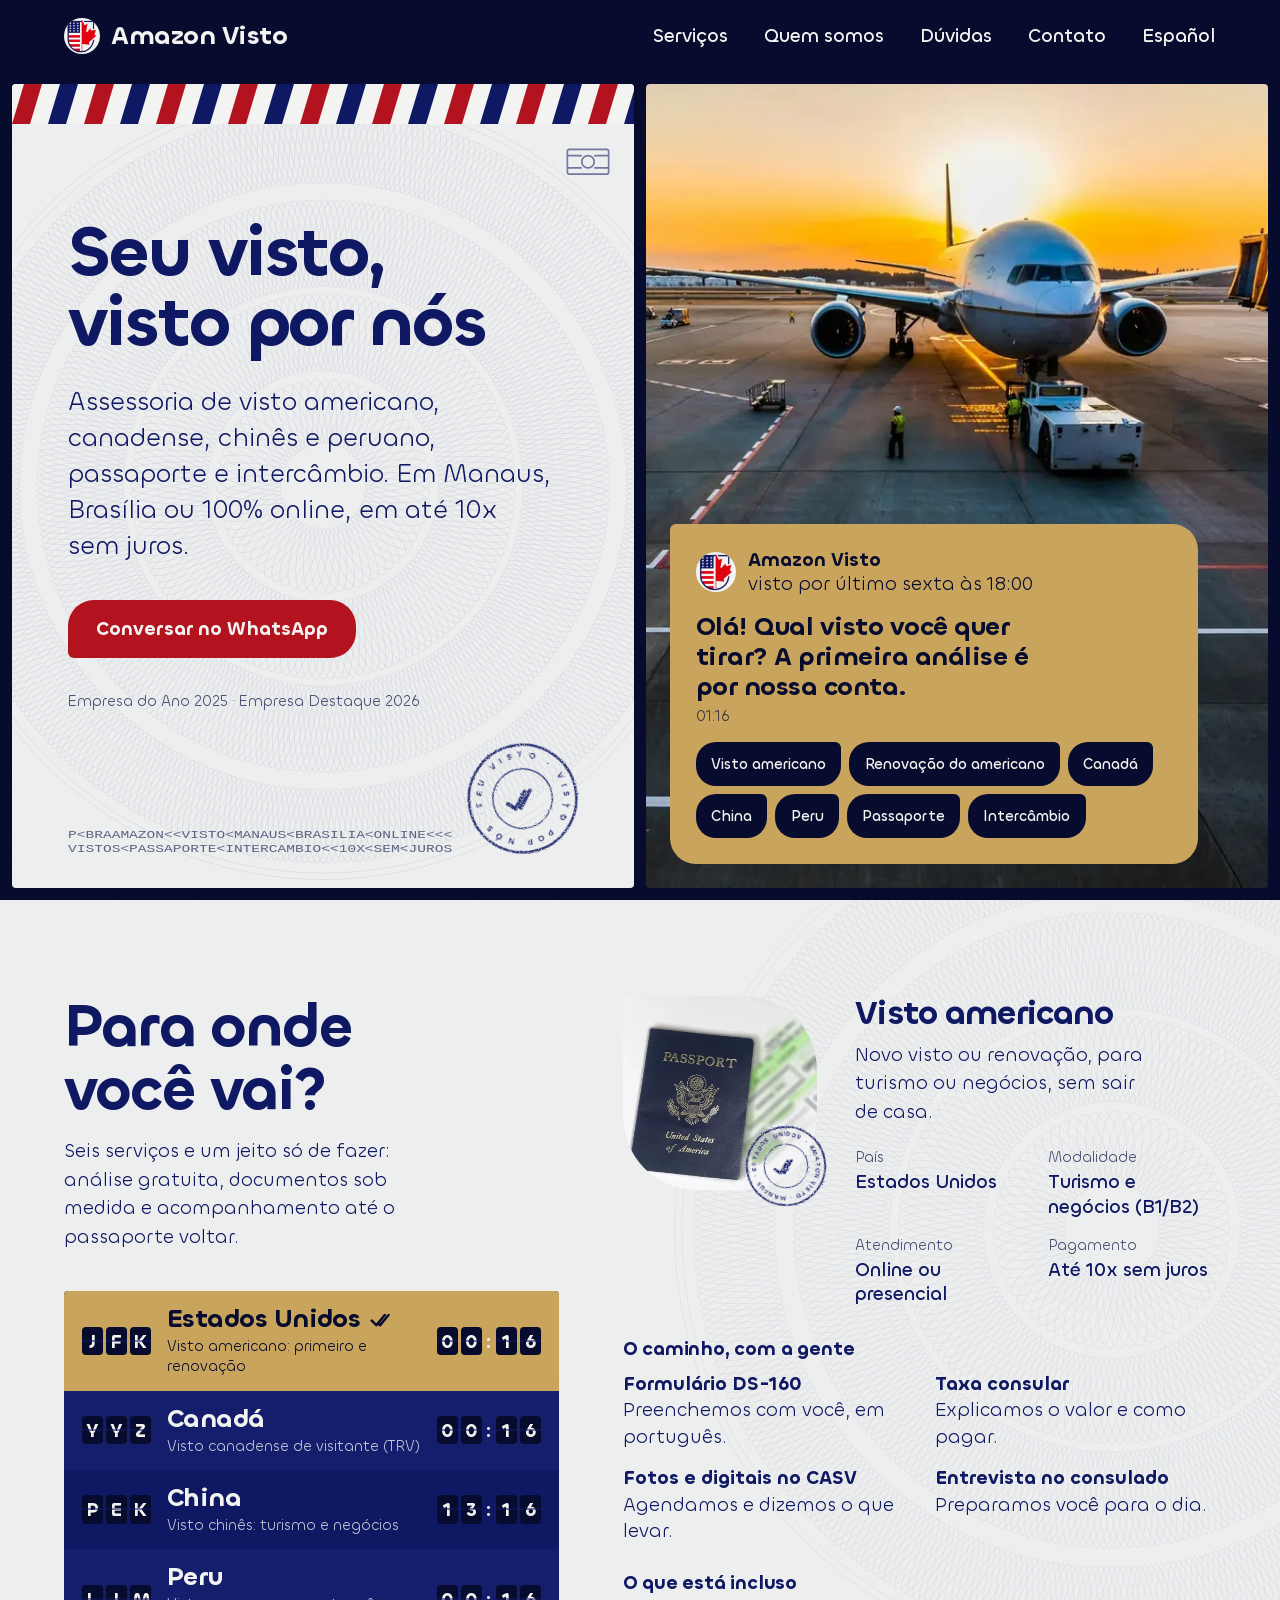
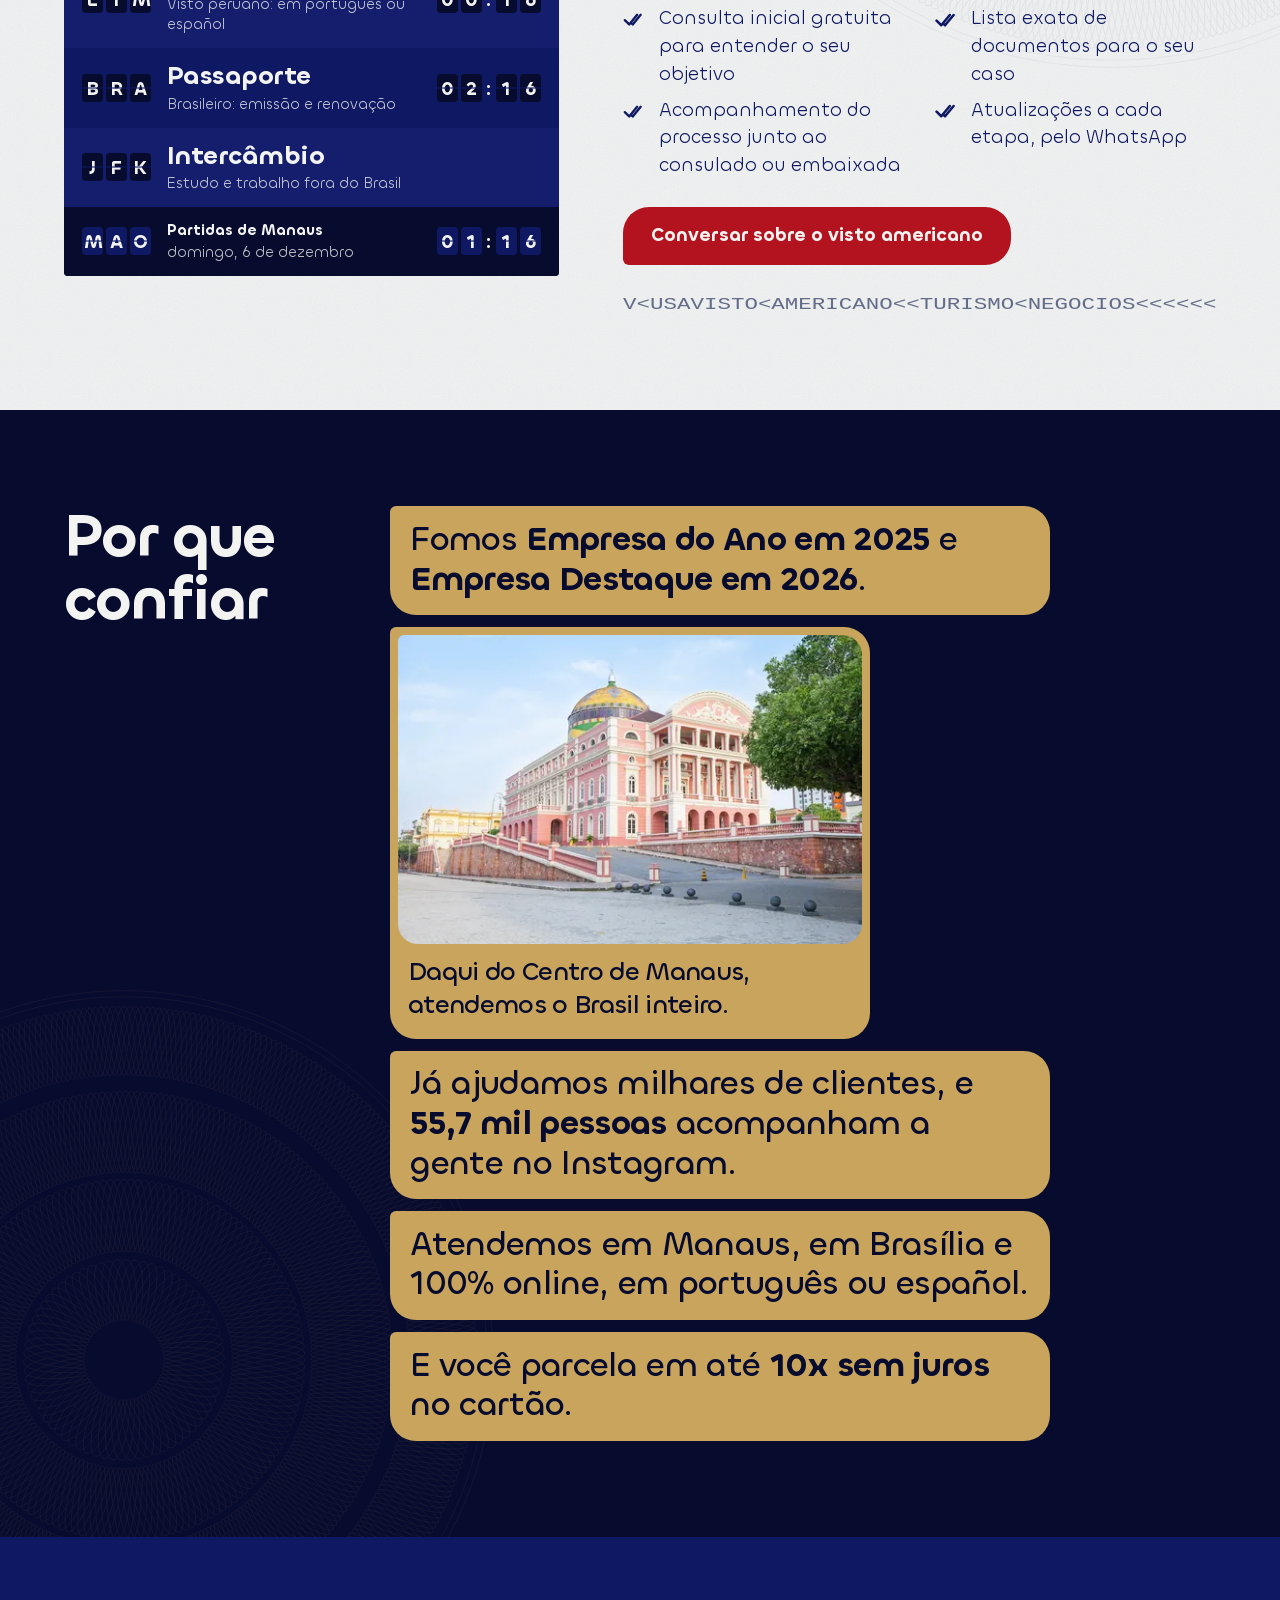
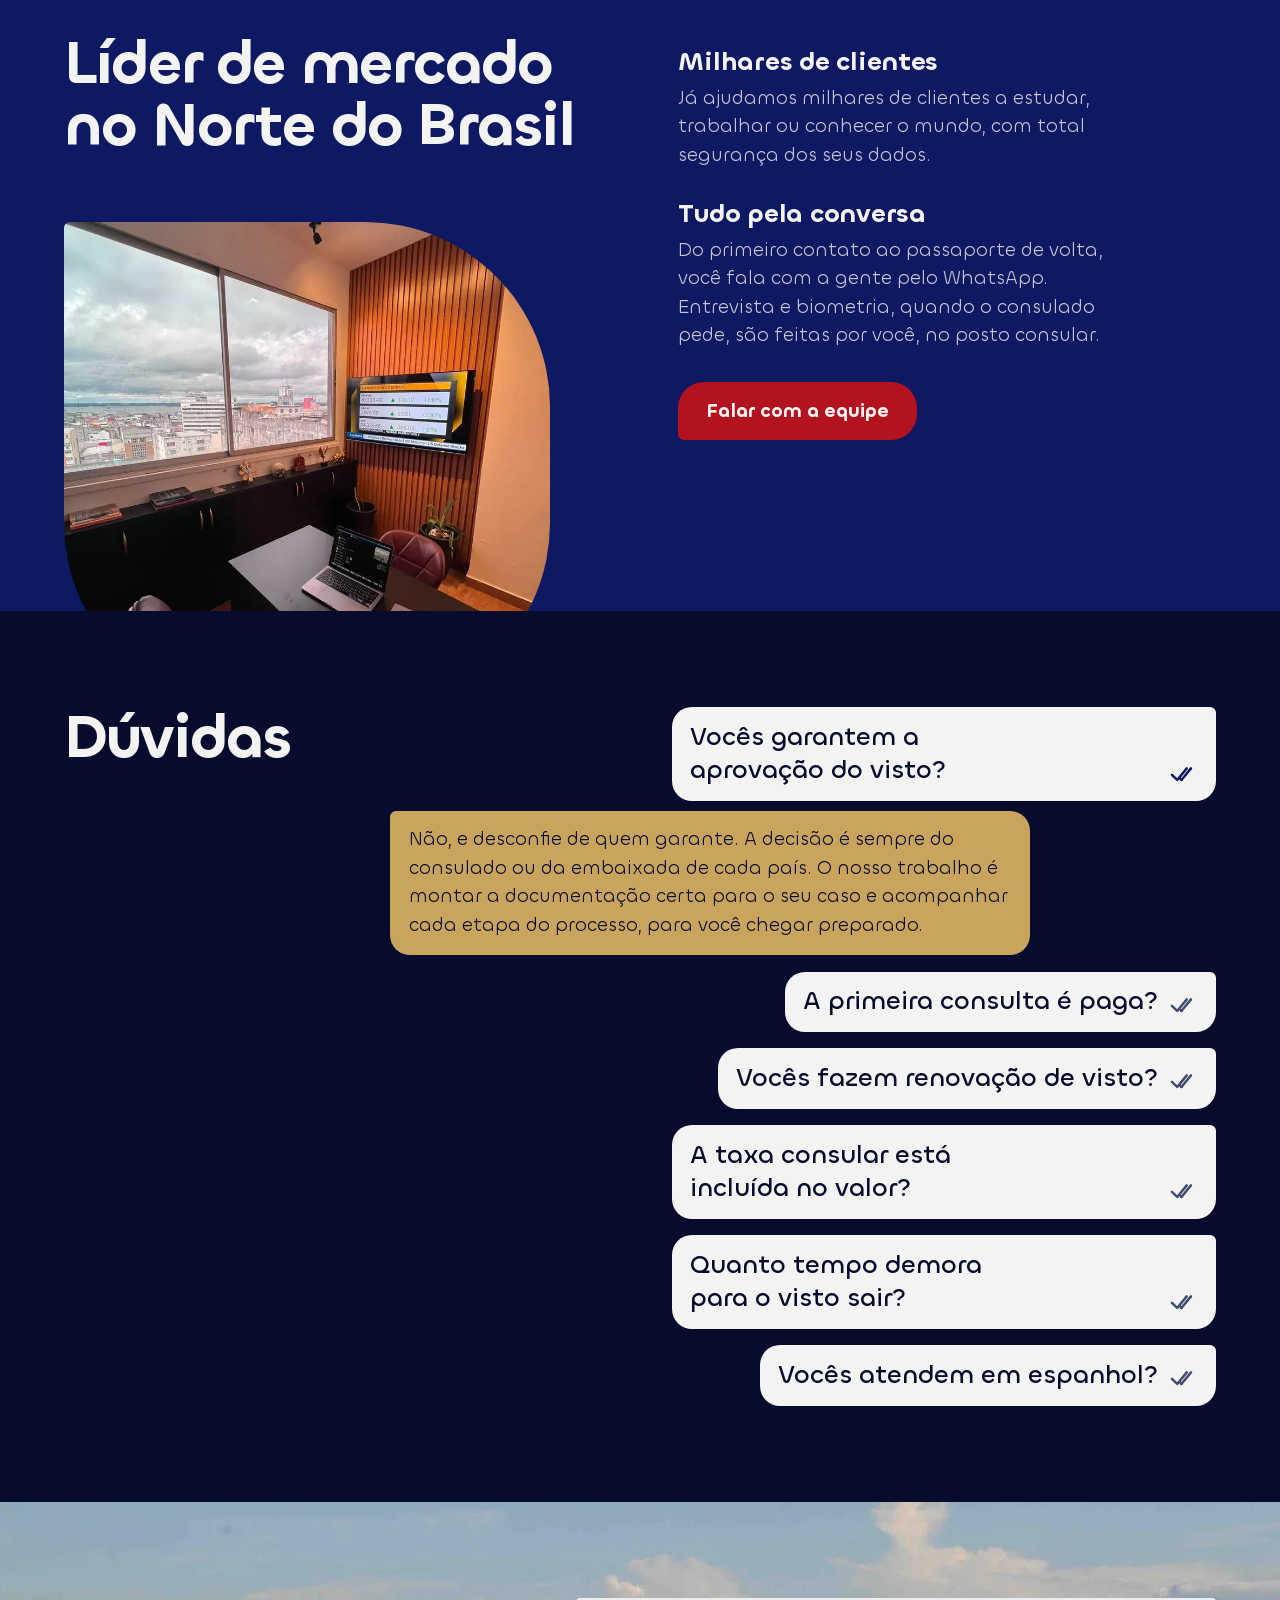
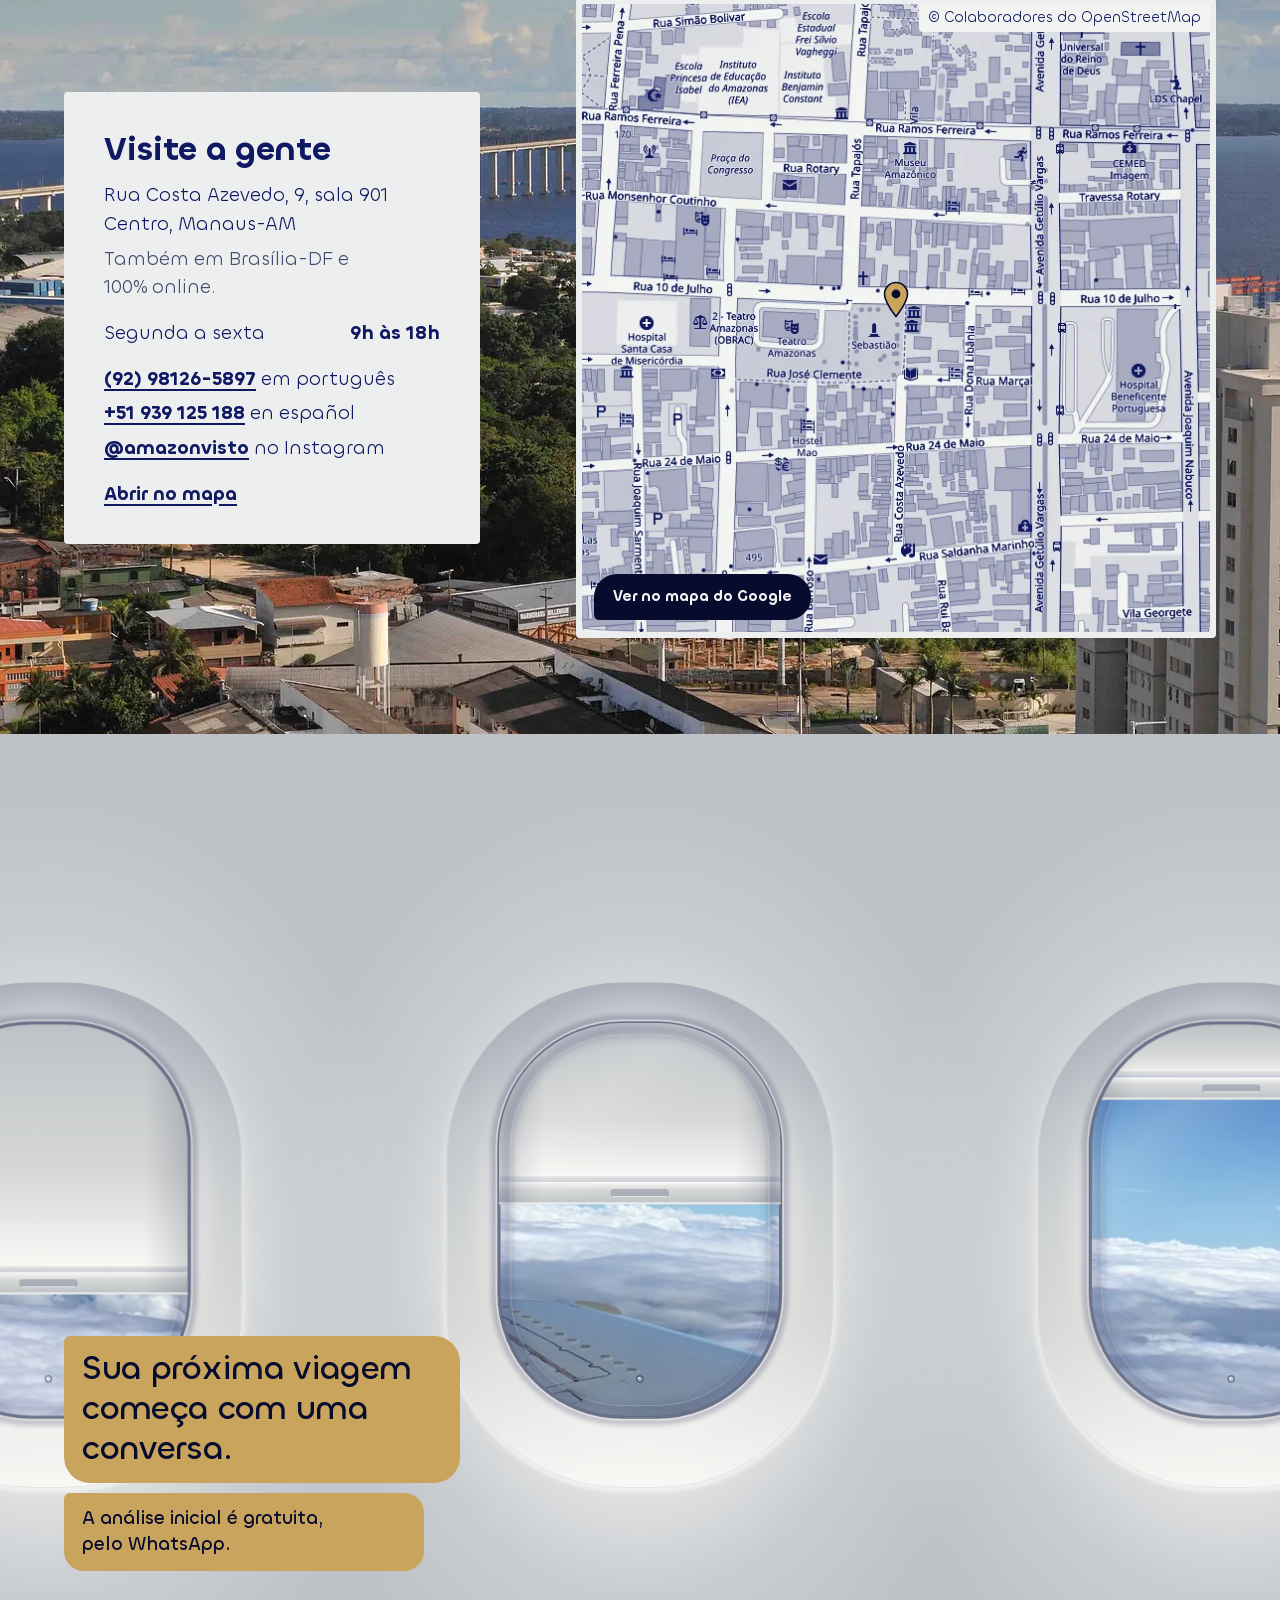
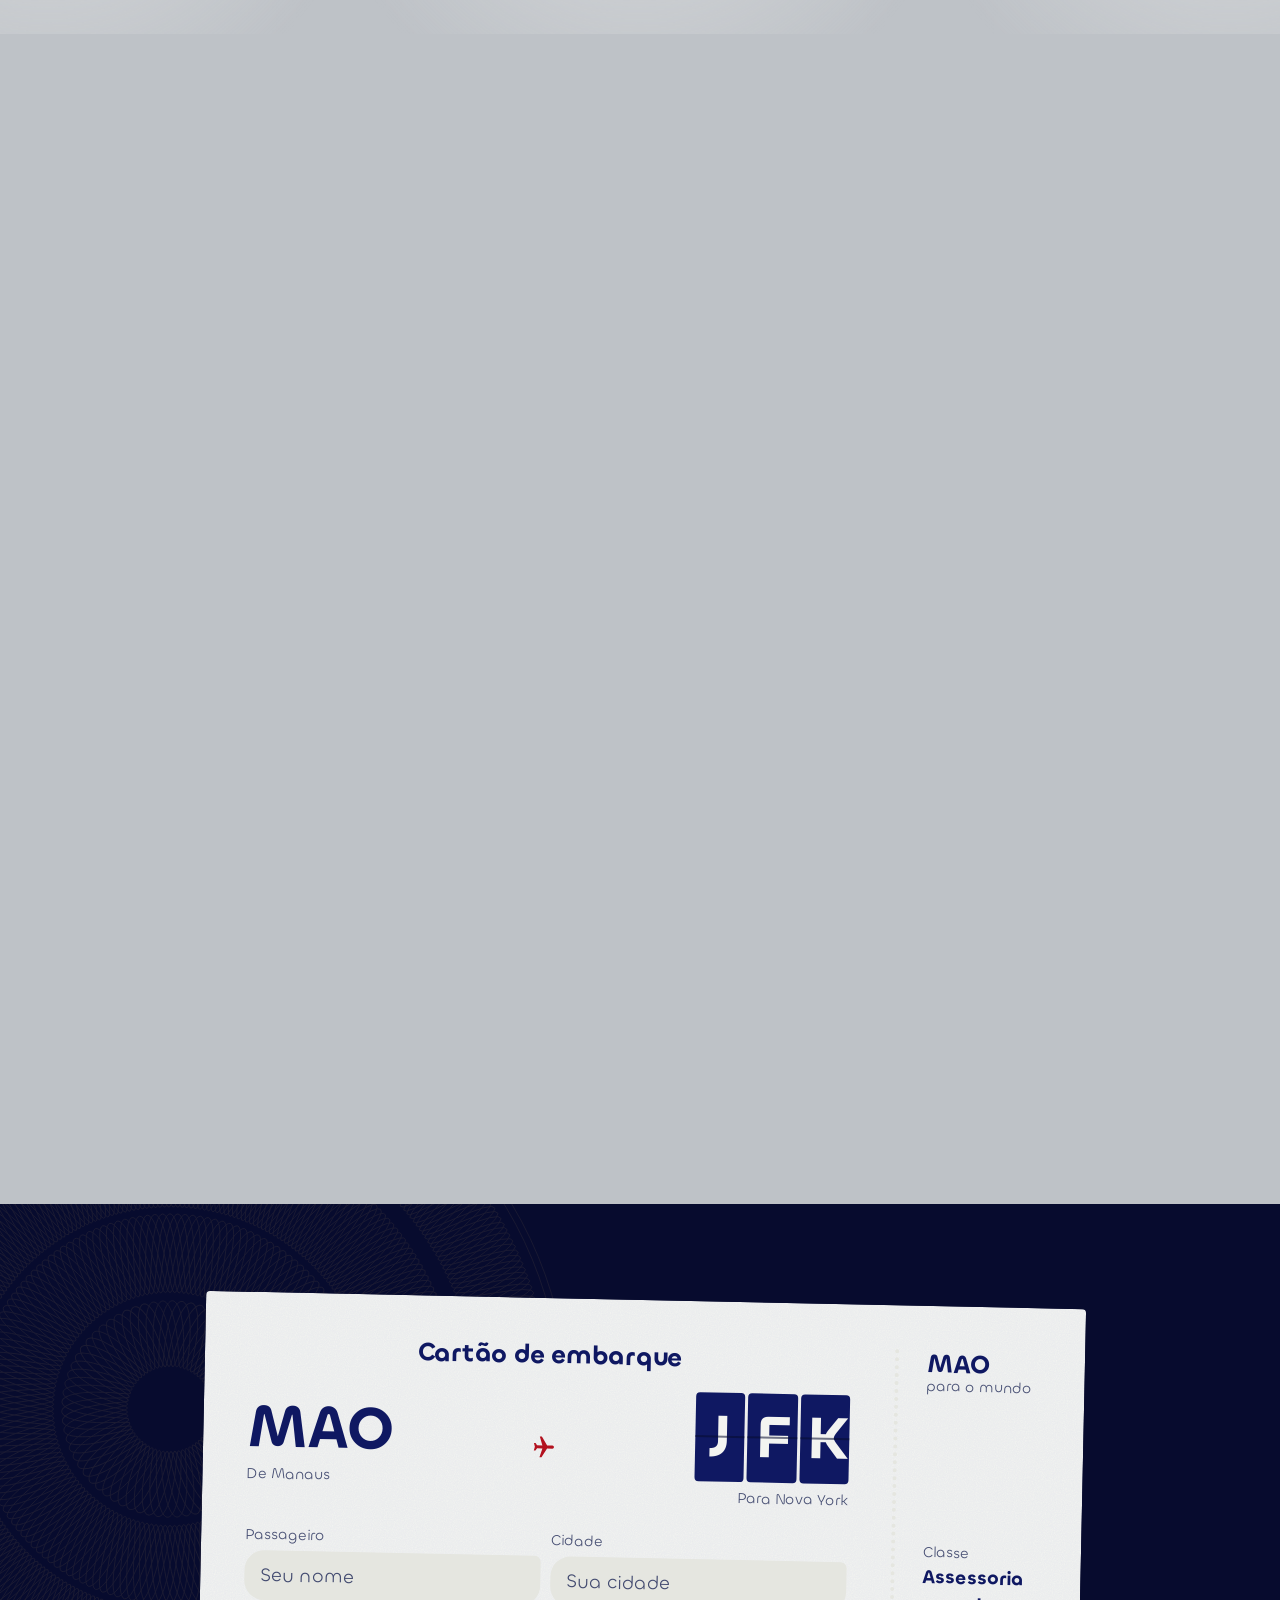
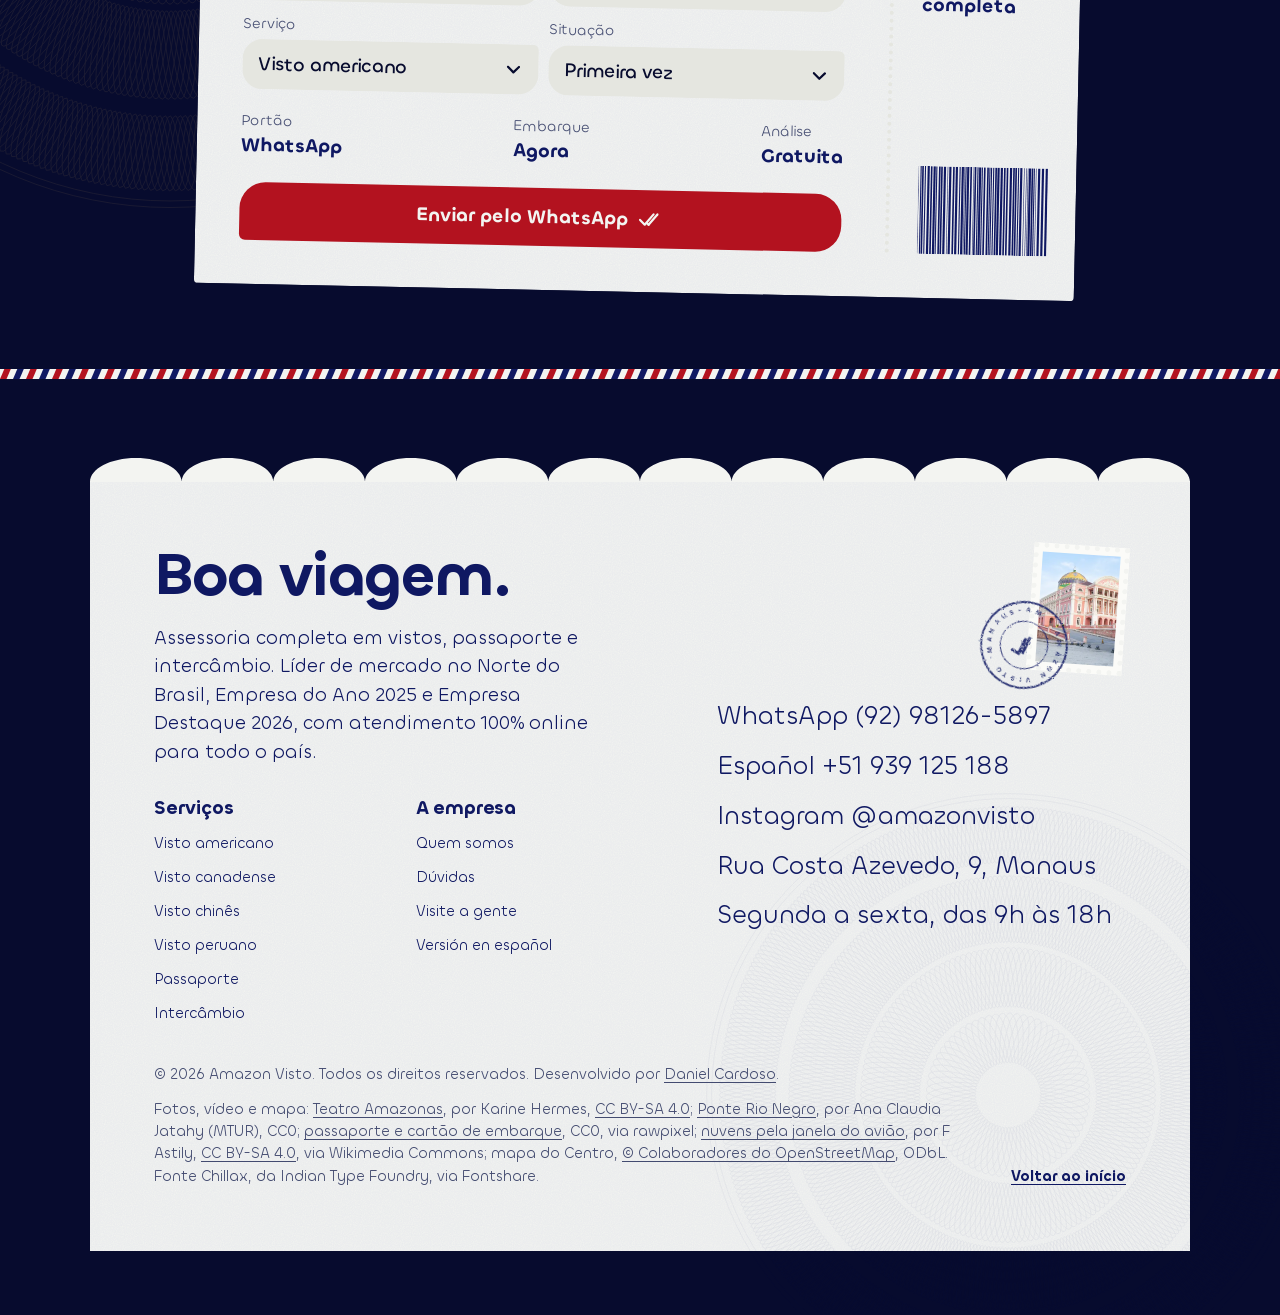
==== commit c6f6b937: "Fotos leves por tamanho de tela, SEO local e mapa só no toque Fotos: scripts/gerar-imagens.py gera v" ====
--- a/index.html
+++ b/index.html
@@ -13,9 +13,16 @@
     name="description"
     content="Assessoria completa em vistos (Americano, Canadense, Chinês, Peruano), passaporte brasileiro e intercâmbio. Atendimento presencial em Manaus-AM e Brasília-DF, e 100% online para todo o Brasil. Parcele em até 10x sem juros."
   />
-  <meta name="keywords" content="visto americano, visto canadense, visto chinês, passaporte, intercâmbio, Manaus, Brasília, assessoria de visto" />
   <meta name="author" content="Amazon Visto" />
   <meta name="robots" content="index, follow" />
+
+  <!-- O endereço do site: o GitHub Pages, por enquanto. Ao passar para o
+       domínio próprio, troque "https://cardosodan.github.io/AmazonVisto/" em todo lugar
+       (README, "Trocar o domínio"). -->
+  <link rel="canonical" href="https://cardosodan.github.io/AmazonVisto/" />
+  <link rel="alternate" hreflang="pt-BR" href="https://cardosodan.github.io/AmazonVisto/" />
+  <link rel="alternate" hreflang="es" href="https://cardosodan.github.io/AmazonVisto/es.html" />
+  <link rel="alternate" hreflang="x-default" href="https://cardosodan.github.io/AmazonVisto/" />
 
   <!-- Open Graph -->
   <meta property="og:type" content="website" />
@@ -24,16 +31,129 @@
     property="og:description"
     content="Visto Americano, Canadense, Chinês, Peruano e Passaporte, sem sair de casa, parcelado em até 10x. Líder de mercado no Norte."
   />
-  <meta property="og:image" content="images/og-image.jpg" />
-  <!-- TROCAR: colocar a URL real depois do deploy -->
-  <meta property="og:url" content="https://www.amazonvisto.com.br/" />
+  <meta property="og:site_name" content="Amazon Visto" />
+  <meta property="og:image" content="https://cardosodan.github.io/AmazonVisto/images/og-image.jpg" />
+  <meta property="og:image:width" content="1200" />
+  <meta property="og:image:height" content="630" />
+  <meta property="og:url" content="https://cardosodan.github.io/AmazonVisto/" />
   <meta property="og:locale" content="pt_BR" />
+  <meta property="og:locale:alternate" content="es_LA" />
   <meta name="twitter:card" content="summary_large_image" />
 
   <link rel="icon" type="image/png" href="images/favicon.png" />
   <link rel="preload" href="fonts/chillax-600.woff2" as="font" type="font/woff2" crossorigin />
   <link rel="preload" href="fonts/chillax-400.woff2" as="font" type="font/woff2" crossorigin />
-  <link rel="stylesheet" href="css/style.css?v=49" />
+  <link rel="stylesheet" href="css/style.css?v=50" />
+
+  <!-- Dados para o Google (busca local e mapa), os mesmos da página.
+       TROCAR: o horário, quando a empresa confirmar (o mesmo do "Visite a
+       gente"). Só na versão em português (o gerar-es.mjs tira). -->
+  <script type="application/ld+json">
+  {
+    "@context": "https://schema.org",
+    "@type": "TravelAgency",
+    "name": "Amazon Visto",
+    "url": "https://cardosodan.github.io/AmazonVisto/",
+    "logo": "https://cardosodan.github.io/AmazonVisto/images/logo.webp",
+    "image": "https://cardosodan.github.io/AmazonVisto/images/og-image.jpg",
+    "telephone": "+55 92 98126-5897",
+    "address": {
+      "@type": "PostalAddress",
+      "streetAddress": "Rua Costa Azevedo, 9, sala 901",
+      "addressLocality": "Manaus",
+      "addressRegion": "AM",
+      "addressCountry": "BR"
+    },
+    "geo": {
+      "@type": "GeoCoordinates",
+      "latitude": -3.130189,
+      "longitude": -60.02228
+    },
+    "openingHoursSpecification": [
+      {
+        "@type": "OpeningHoursSpecification",
+        "dayOfWeek": [
+          "Monday",
+          "Tuesday",
+          "Wednesday",
+          "Thursday",
+          "Friday"
+        ],
+        "opens": "09:00",
+        "closes": "18:00"
+      }
+    ],
+    "areaServed": {
+      "@type": "Country",
+      "name": "Brasil"
+    },
+    "availableLanguage": [
+      "pt-BR",
+      "es"
+    ],
+    "contactPoint": [
+      {
+        "@type": "ContactPoint",
+        "telephone": "+55 92 98126-5897",
+        "contactType": "customer service",
+        "availableLanguage": "pt-BR"
+      },
+      {
+        "@type": "ContactPoint",
+        "telephone": "+51 939 125 188",
+        "contactType": "customer service",
+        "availableLanguage": "es"
+      }
+    ],
+    "sameAs": [
+      "https://instagram.com/amazonvisto"
+    ],
+    "makesOffer": [
+      {
+        "@type": "Offer",
+        "itemOffered": {
+          "@type": "Service",
+          "name": "Visto americano"
+        }
+      },
+      {
+        "@type": "Offer",
+        "itemOffered": {
+          "@type": "Service",
+          "name": "Visto canadense"
+        }
+      },
+      {
+        "@type": "Offer",
+        "itemOffered": {
+          "@type": "Service",
+          "name": "Visto chinês"
+        }
+      },
+      {
+        "@type": "Offer",
+        "itemOffered": {
+          "@type": "Service",
+          "name": "Visto peruano"
+        }
+      },
+      {
+        "@type": "Offer",
+        "itemOffered": {
+          "@type": "Service",
+          "name": "Passaporte brasileiro"
+        }
+      },
+      {
+        "@type": "Offer",
+        "itemOffered": {
+          "@type": "Service",
+          "name": "Intercâmbio"
+        }
+      }
+    ]
+  }
+  </script>
 </head>
 <body>
   <a class="pular" href="#conteudo">Pular para o conteúdo</a>
@@ -64,7 +184,7 @@
        ========================================================================== -->
   <header class="barra" id="topo">
     <a class="barra__marca" href="#inicio">
-      <img src="images/logo.webp" alt="" width="36" height="36" />
+      <img src="images/logo-128.webp" alt="" width="36" height="36" />
       <span translate="no">Amazon Visto</span>
     </a>
     <nav class="barra__nav" id="navegacao" aria-label="Navegação principal">
@@ -128,7 +248,9 @@
 
       <figure class="capa__foto">
         <img
-          src="images/banner.webp"
+          src="images/banner-1280.webp"
+          srcset="images/banner-640.webp 640w, images/banner-960.webp 960w, images/banner-1280.webp 1280w, images/banner-1600.webp 1600w, images/banner-1920.webp 1920w"
+          sizes="(min-width: 1440px) 84vw, (min-width: 768px) 98vw, 150vw"
           alt="Avião na pista do aeroporto ao entardecer"
           width="1920"
           height="1281"
@@ -140,7 +262,7 @@
         <div class="conversa__janela">
           <!-- TROCAR: horário real de atendimento (a presença usa seg. a sex., 9h às 18h, hora de Manaus) -->
           <div class="conversa__topo">
-            <img src="images/logo.webp" alt="" width="44" height="44" />
+            <img src="images/logo-128.webp" alt="" width="44" height="44" />
             <p>
               <strong translate="no">Amazon Visto</strong>
               <span
@@ -250,7 +372,7 @@
         <article class="ficha" id="visto-americano" aria-labelledby="titulo-visto-americano">
           <div class="ficha__visual">
             <figure class="ficha__foto obturador" style="--foco: 0% 50%">
-              <img src="assets/passport-boarding-pass.webp" alt="Passaporte e cartão de embarque sobre a mesa" width="1024" height="773" loading="lazy" />
+              <img src="assets/passport-boarding-pass-800.webp" srcset="assets/passport-boarding-pass-480.webp 480w, assets/passport-boarding-pass-800.webp 800w, assets/passport-boarding-pass-1024.webp 1024w" sizes="(min-width: 1024px) 21vw, (min-width: 768px) 40vw, 90vw" alt="Passaporte e cartão de embarque sobre a mesa" width="1024" height="773" loading="lazy" />
             </figure>
             <svg class="carimbo ficha__carimbo" viewBox="0 0 120 120" aria-hidden="true" focusable="false"><defs><path id="anel-visto-americano" d="M 17,60 a 43,43 0 1,1 86,0 a 43,43 0 1,1 -86,0" /></defs><circle cx="60" cy="60" r="56" /><circle cx="60" cy="60" r="31" /><text><textPath href="#anel-visto-americano" textLength="266" lengthAdjust="spacing">ESTADOS UNIDOS · AMAZON VISTO · MANAUS ·</textPath></text><use href="#visto" x="41" y="49" width="38" height="24" /></svg>
           </div>
@@ -292,7 +414,7 @@
         <article class="ficha" id="visto-canadense" aria-labelledby="titulo-visto-canadense">
           <div class="ficha__visual">
             <figure class="ficha__foto">
-              <img src="images/produto-2.webp" alt="Toronto ao entardecer, com a CN Tower" width="800" height="800" loading="lazy" />
+              <img src="images/produto-2-800.webp" srcset="images/produto-2-480.webp 480w, images/produto-2-800.webp 800w" sizes="(min-width: 1024px) 21vw, (min-width: 768px) 40vw, 90vw" alt="Toronto ao entardecer, com a CN Tower" width="800" height="800" loading="lazy" />
             </figure>
             <svg class="carimbo ficha__carimbo" viewBox="0 0 120 120" aria-hidden="true" focusable="false"><defs><path id="anel-visto-canadense" d="M 17,60 a 43,43 0 1,1 86,0 a 43,43 0 1,1 -86,0" /></defs><circle cx="60" cy="60" r="56" /><circle cx="60" cy="60" r="31" /><text><textPath href="#anel-visto-canadense" textLength="266" lengthAdjust="spacing">CANADÁ · AMAZON VISTO · MANAUS ·</textPath></text><use href="#visto" x="41" y="49" width="38" height="24" /></svg>
           </div>
@@ -326,7 +448,7 @@
         <article class="ficha" id="visto-chines" aria-labelledby="titulo-visto-chines">
           <div class="ficha__visual">
             <figure class="ficha__foto">
-              <img src="images/produto-3.webp" alt="A Grande Muralha da China entre montanhas" width="800" height="800" loading="lazy" />
+              <img src="images/produto-3-800.webp" srcset="images/produto-3-480.webp 480w, images/produto-3-800.webp 800w" sizes="(min-width: 1024px) 21vw, (min-width: 768px) 40vw, 90vw" alt="A Grande Muralha da China entre montanhas" width="800" height="800" loading="lazy" />
             </figure>
             <svg class="carimbo ficha__carimbo" viewBox="0 0 120 120" aria-hidden="true" focusable="false"><defs><path id="anel-visto-chines" d="M 17,60 a 43,43 0 1,1 86,0 a 43,43 0 1,1 -86,0" /></defs><circle cx="60" cy="60" r="56" /><circle cx="60" cy="60" r="31" /><text><textPath href="#anel-visto-chines" textLength="266" lengthAdjust="spacing">CHINA · AMAZON VISTO · MANAUS ·</textPath></text><use href="#visto" x="41" y="49" width="38" height="24" /></svg>
           </div>
@@ -360,7 +482,7 @@
         <article class="ficha" id="visto-peruano" aria-labelledby="titulo-visto-peruano">
           <div class="ficha__visual">
             <figure class="ficha__foto">
-              <img src="images/produto-4.webp" alt="Machu Picchu, no Peru, entre as montanhas" width="800" height="800" loading="lazy" />
+              <img src="images/produto-4-800.webp" srcset="images/produto-4-480.webp 480w, images/produto-4-800.webp 800w" sizes="(min-width: 1024px) 21vw, (min-width: 768px) 40vw, 90vw" alt="Machu Picchu, no Peru, entre as montanhas" width="800" height="800" loading="lazy" />
             </figure>
             <svg class="carimbo ficha__carimbo" viewBox="0 0 120 120" aria-hidden="true" focusable="false"><defs><path id="anel-visto-peruano" d="M 17,60 a 43,43 0 1,1 86,0 a 43,43 0 1,1 -86,0" /></defs><circle cx="60" cy="60" r="56" /><circle cx="60" cy="60" r="31" /><text><textPath href="#anel-visto-peruano" textLength="266" lengthAdjust="spacing">PERU · AMAZON VISTO · MANAUS ·</textPath></text><use href="#visto" x="41" y="49" width="38" height="24" /></svg>
           </div>
@@ -394,7 +516,7 @@
         <article class="ficha" id="passaporte-brasileiro" aria-labelledby="titulo-passaporte-brasileiro">
           <div class="ficha__visual">
             <figure class="ficha__foto">
-              <img src="images/produto-5.webp" alt="O Rio de Janeiro visto do alto, com as montanhas ao fundo" width="800" height="800" loading="lazy" />
+              <img src="images/produto-5-800.webp" srcset="images/produto-5-480.webp 480w, images/produto-5-800.webp 800w" sizes="(min-width: 1024px) 21vw, (min-width: 768px) 40vw, 90vw" alt="O Rio de Janeiro visto do alto, com as montanhas ao fundo" width="800" height="800" loading="lazy" />
             </figure>
             <svg class="carimbo ficha__carimbo" viewBox="0 0 120 120" aria-hidden="true" focusable="false"><defs><path id="anel-passaporte-brasileiro" d="M 17,60 a 43,43 0 1,1 86,0 a 43,43 0 1,1 -86,0" /></defs><circle cx="60" cy="60" r="56" /><circle cx="60" cy="60" r="31" /><text><textPath href="#anel-passaporte-brasileiro" textLength="266" lengthAdjust="spacing">BRASIL · PASSAPORTE · MANAUS ·</textPath></text><use href="#visto" x="41" y="49" width="38" height="24" /></svg>
           </div>
@@ -428,7 +550,7 @@
         <article class="ficha" id="intercambio" aria-labelledby="titulo-intercambio">
           <div class="ficha__visual">
             <figure class="ficha__foto">
-              <img src="images/produto-6.webp" alt="Estudantes numa sala de aula" width="800" height="800" loading="lazy" />
+              <img src="images/produto-6-800.webp" srcset="images/produto-6-480.webp 480w, images/produto-6-800.webp 800w" sizes="(min-width: 1024px) 21vw, (min-width: 768px) 40vw, 90vw" alt="Estudantes numa sala de aula" width="800" height="800" loading="lazy" />
             </figure>
             <svg class="carimbo ficha__carimbo" viewBox="0 0 120 120" aria-hidden="true" focusable="false"><defs><path id="anel-intercambio" d="M 17,60 a 43,43 0 1,1 86,0 a 43,43 0 1,1 -86,0" /></defs><circle cx="60" cy="60" r="56" /><circle cx="60" cy="60" r="31" /><text><textPath href="#anel-intercambio" textLength="266" lengthAdjust="spacing">INTERCÂMBIO · AMAZON VISTO · MANAUS ·</textPath></text><use href="#visto" x="41" y="49" width="38" height="24" /></svg>
           </div>
@@ -470,7 +592,7 @@
       <ol class="fio" role="list">
         <li class="fala entrada"><p>Fomos <strong>Empresa do Ano em 2025</strong> e <strong>Empresa Destaque em 2026</strong>.</p></li>
         <li class="fala fala--foto entrada">
-          <img src="assets/teatro-amazonas-atualmente-01.jpg" alt="O Teatro Amazonas, no Centro de Manaus" width="1920" height="1280" loading="lazy" />
+          <img src="assets/teatro-amazonas-atualmente-01-960.webp" srcset="assets/teatro-amazonas-atualmente-01-480.webp 480w, assets/teatro-amazonas-atualmente-01-960.webp 960w" sizes="(min-width: 1024px) 464px, (min-width: 768px) 60vw, 72vw" alt="O Teatro Amazonas, no Centro de Manaus" width="1920" height="1280" loading="lazy" />
           <p>Daqui do Centro de Manaus, atendemos o Brasil inteiro.</p>
         </li>
         <li class="fala entrada"><p>Já ajudamos milhares de clientes, e <strong><span data-contar>55,7 mil</span> pessoas</strong> acompanham a gente no Instagram.</p></li>
@@ -488,7 +610,7 @@
       <div class="sobre__painel">
         <h2 id="titulo-sobre" class="entrada">Líder de mercado no Norte do Brasil</h2>
         <figure class="sobre__foto entrada">
-          <img src="images/sobre.webp" alt="A sala da Amazon Visto no Centro de Manaus" width="900" height="1100" loading="lazy" />
+          <img src="images/sobre-900.webp" srcset="images/sobre-480.webp 480w, images/sobre-900.webp 900w" sizes="(min-width: 1024px) 38vw, (min-width: 768px) 55vw, 62vw" alt="A sala da Amazon Visto no Centro de Manaus" width="900" height="1100" loading="lazy" />
         </figure>
         <div class="sobre__textos">
           <div class="entrada">
@@ -625,7 +747,9 @@
     <section class="visita" id="visite" aria-labelledby="titulo-visita">
       <img
         class="visita__foto"
-        src="assets/ponte-rio-negro-manaus-brasil.jpg"
+        src="assets/ponte-rio-negro-manaus-brasil-1280.webp"
+        srcset="assets/ponte-rio-negro-manaus-brasil-640.webp 640w, assets/ponte-rio-negro-manaus-brasil-960.webp 960w, assets/ponte-rio-negro-manaus-brasil-1280.webp 1280w, assets/ponte-rio-negro-manaus-brasil-1600.webp 1600w, assets/ponte-rio-negro-manaus-brasil-1920.webp 1920w"
+        sizes="(max-width: 767px) 111vw, 100vw"
         alt="Manaus vista do alto, com a Ponte Rio Negro ao fundo"
         width="1920"
         height="1275"
@@ -657,15 +781,33 @@
           rel="noopener"
         >Abrir no mapa</a>
       </div>
-      <!-- O mapa do Google com o endereço (incorporação sem chave). -->
+      <!-- O mapa: a imagem do OpenStreetMap (scripts/gerar-mapa.py) com o
+           pino no endereço. O Google Maps interativo só carrega quando a
+           pessoa pede (main.js, "ativarMapa"), para a página não levar os
+           scripts e os cookies do Google sem precisar; sem JS, o mesmo link
+           abre o Google Maps numa aba nova. -->
       <div class="visita__mapa entrada">
-        <iframe
-          src="https://www.google.com/maps?q=Rua%20Costa%20Azevedo,%209,%20Centro,%20Manaus%20-%20AM&amp;z=16&amp;output=embed"
-          title="Mapa: Rua Costa Azevedo, 9, Centro, Manaus-AM"
+        <img
+          class="visita__mapa-imagem"
+          src="images/mapa-centro.webp"
+          alt="Mapa do Centro de Manaus com o endereço marcado na Rua Costa Azevedo, ao lado do Largo de São Sebastião"
+          width="632"
+          height="632"
           loading="lazy"
-          referrerpolicy="no-referrer-when-downgrade"
-          allowfullscreen
-        ></iframe>
+        />
+        <svg class="visita__pino" viewBox="0 0 28 38" aria-hidden="true" focusable="false">
+          <path d="M14 36.5S2.5 22.4 2.5 14a11.5 11.5 0 0 1 23 0c0 8.4-11.5 22.5-11.5 22.5Z" />
+          <circle cx="14" cy="14" r="4.4" />
+        </svg>
+        <a
+          class="botao botao--pequeno visita__mapa-abrir"
+          href="https://www.google.com/maps?q=Rua%20Costa%20Azevedo,%209,%20Centro,%20Manaus%20-%20AM"
+          target="_blank"
+          rel="noopener"
+          data-mapa="https://www.google.com/maps?q=Rua%20Costa%20Azevedo,%209,%20Centro,%20Manaus%20-%20AM&amp;z=16&amp;output=embed"
+          data-titulo="Mapa: Rua Costa Azevedo, 9, Centro, Manaus-AM"
+        >Ver no mapa do Google</a>
+        <a class="visita__mapa-credito" href="https://www.openstreetmap.org/copyright" target="_blank" rel="noopener">© Colaboradores do OpenStreetMap</a>
       </div>
     </section>
 
@@ -961,7 +1103,7 @@
         <path d="M0 24V24C0 10.7 22.4 0 50 0S100 10.7 100 24C100 10.7 122.4 0 150 0S200 10.7 200 24C200 10.7 222.4 0 250 0S300 10.7 300 24C300 10.7 322.4 0 350 0S400 10.7 400 24C400 10.7 422.4 0 450 0S500 10.7 500 24C500 10.7 522.4 0 550 0S600 10.7 600 24C600 10.7 622.4 0 650 0S700 10.7 700 24C700 10.7 722.4 0 750 0S800 10.7 800 24C800 10.7 822.4 0 850 0S900 10.7 900 24C900 10.7 922.4 0 950 0S1000 10.7 1000 24C1000 10.7 1022.4 0 1050 0S1100 10.7 1100 24C1100 10.7 1122.4 0 1150 0S1200 10.7 1200 24Z" />
       </svg>
       <div class="verso__selos" aria-hidden="true">
-        <img class="verso__selo" src="assets/teatro-amazonas-atualmente-01.jpg" alt="" width="1920" height="1280" loading="lazy" />
+        <img class="verso__selo" src="assets/teatro-amazonas-atualmente-01-480.webp" srcset="assets/teatro-amazonas-atualmente-01-480.webp 480w, assets/teatro-amazonas-atualmente-01-960.webp 960w" sizes="(min-width: 768px) 202px, 46vw" alt="" width="1920" height="1280" loading="lazy" />
         <svg class="carimbo verso__carimbo" viewBox="0 0 120 120" focusable="false"><defs><path id="anel-postal" d="M 17,60 a 43,43 0 1,1 86,0 a 43,43 0 1,1 -86,0" /></defs><circle cx="60" cy="60" r="56" /><circle cx="60" cy="60" r="31" /><text><textPath href="#anel-postal" textLength="266" lengthAdjust="spacing">MANAUS-AM · AMAZON VISTO ·</textPath></text><use href="#visto" x="41" y="49" width="38" height="24" /></svg>
       </div>
 
@@ -1015,10 +1157,11 @@
           Desenvolvido por <a href="https://wa.me/5592992162419" target="_blank" rel="noopener">Daniel Cardoso</a>.
         </p>
         <p>
-          Fotos e vídeo: <a href="https://commons.wikimedia.org/w/index.php?curid=43878206">Teatro Amazonas</a>, por Karine Hermes, <a href="https://creativecommons.org/licenses/by-sa/4.0/">CC BY-SA 4.0</a>;
+          Fotos, vídeo e mapa: <a href="https://commons.wikimedia.org/w/index.php?curid=43878206">Teatro Amazonas</a>, por Karine Hermes, <a href="https://creativecommons.org/licenses/by-sa/4.0/">CC BY-SA 4.0</a>;
           <a href="https://commons.wikimedia.org/wiki/File:Ponte_Rio_Negro_Manaus_Brasil.jpg">Ponte Rio Negro</a>, por Ana Claudia Jatahy (MTUR), CC0;
           <a href="https://www.rawpixel.com/image/6020363/photo-image-public-domain-blue-business">passaporte e cartão de embarque</a>, CC0, via rawpixel;
-          <a href="https://commons.wikimedia.org/wiki/File:Clouds_from_Airplane_Window_1_2016-08-29.webm">nuvens pela janela do avião</a>, por F Astily, <a href="https://creativecommons.org/licenses/by-sa/4.0">CC BY-SA 4.0</a>, via Wikimedia Commons.
+          <a href="https://commons.wikimedia.org/wiki/File:Clouds_from_Airplane_Window_1_2016-08-29.webm">nuvens pela janela do avião</a>, por F Astily, <a href="https://creativecommons.org/licenses/by-sa/4.0">CC BY-SA 4.0</a>, via Wikimedia Commons;
+          mapa do Centro, <a href="https://www.openstreetmap.org/copyright">© Colaboradores do OpenStreetMap</a>, ODbL.
           Fonte Chillax, da Indian Type Foundry, via Fontshare.
         </p>
         <a class="verso__topo" href="#inicio">Voltar ao início</a>
@@ -1040,6 +1183,6 @@
     </svg>
   </a>
 
-  <script src="js/main.js?v=49"></script>
+  <script src="js/main.js?v=50"></script>
 </body>
 </html>
--- a/css/style.css
+++ b/css/style.css
@@ -1741,7 +1741,9 @@
   margin-top: 1.1rem;
 }
 
-/* O mapa do Google, numa moldura de papel, como um mapa impresso. */
+/* O mapa numa moldura de papel, como um mapa impresso: primeiro a imagem
+   do OpenStreetMap em tinta e papel, com o pino; no toque do botão, o
+   Google Maps interativo entra no lugar dela (main.js, "ativarMapa"). */
 .visita__mapa {
   position: relative;
   margin: 16px var(--margem) 0;
@@ -1750,7 +1752,8 @@
   background: var(--papel) var(--grao);
 }
 
-.visita__mapa iframe {
+.visita__mapa iframe,
+.visita__mapa-imagem {
   display: block;
   width: 100%;
   height: 300px;
@@ -1759,7 +1762,56 @@
   background: var(--papel-2);
 }
 
+/* O endereço fica no centro da imagem, e o cover recorta por igual. */
+.visita__mapa-imagem {
+  object-fit: cover;
+}
+
+/* O pino é da Amazon Visto (dourado é a voz dela), com a ponta no centro. */
+.visita__pino {
+  position: absolute;
+  left: 50%;
+  top: 50%;
+  width: 28px;
+  height: 38px;
+  transform: translate(-50%, -100%);
+  fill: var(--ouro);
+  stroke: var(--noite);
+  stroke-width: 1.6;
+}
+
+.visita__pino circle {
+  fill: var(--noite);
+  stroke: none;
+}
+
+.visita__mapa-abrir {
+  position: absolute;
+  left: 18px;
+  bottom: 18px;
+  background: var(--noite);
+  color: var(--papel);
+}
+
+@media (hover: hover) and (pointer: fine) {
+  .visita__mapa-abrir:hover {
+    background: var(--tinta);
+  }
+}
+
+.visita__mapa-credito {
+  position: absolute;
+  top: 6px;
+  right: 6px;
+  padding: 0.15rem 0.55rem 0.2rem;
+  border-radius: 0 0 0 var(--canto-papel);
+  background: var(--papel);
+  color: var(--tinta);
+  font-size: var(--t-pequeno);
+}
+
 .cartao-visita :focus-visible,
+.visita__mapa :focus-visible,
 .embarque :focus-visible,
 .verso :focus-visible,
 .capa__cartao :focus-visible {
@@ -1783,7 +1835,8 @@
     margin: 0;
   }
 
-  .visita__mapa iframe {
+  .visita__mapa iframe,
+  .visita__mapa-imagem {
     height: 100%;
     min-height: 420px;
   }
@@ -2689,6 +2742,61 @@
 }
 
 /* ==========================================================================
+   15b. PÁGINA 404 (404.html): o destino que não existe, com a volta ao
+   início e o WhatsApp; a listra fina do correio aéreo fecha a página, como
+   no rodapé.
+   ========================================================================== */
+.perdida {
+  display: grid;
+  grid-template-rows: 1fr auto;
+  min-height: 100vh; /* taste-skill-ignore: reserva para navegador sem svh; a linha de baixo vale */
+  min-height: 100svh;
+}
+
+.perdida__miolo {
+  display: grid;
+  align-content: center;
+  justify-items: start;
+  gap: 1.25rem;
+  width: min(100%, 40rem);
+  margin-inline: auto;
+  padding: var(--entre) var(--margem);
+}
+
+.perdida__miolo img {
+  border-radius: 50%;
+  background: var(--papel);
+}
+
+.perdida h1 {
+  font-size: var(--t-titulo);
+  font-weight: 600;
+  line-height: 1.04;
+  letter-spacing: -0.03em;
+}
+
+.perdida__acoes {
+  display: flex;
+  flex-wrap: wrap;
+  align-items: center;
+  gap: 1rem 1.5rem;
+  margin-top: 0.5rem;
+}
+
+.perdida__inicio,
+.perdida__es a {
+  font-weight: 600;
+  text-decoration: underline;
+  text-decoration-thickness: 1.5px;
+  text-underline-offset: 4px;
+}
+
+.perdida__es {
+  color: var(--papel-suave);
+  font-size: var(--t-pequeno);
+}
+
+/* ==========================================================================
    16. MOVIMENTO: entradas em cascata, a foto-vitrine que abre como
    obturador, as mensagens que chegam, as plaquetas que viram, o carimbo
    que bate no papel e o feixe do leitor de embarque. Só esconde com JS
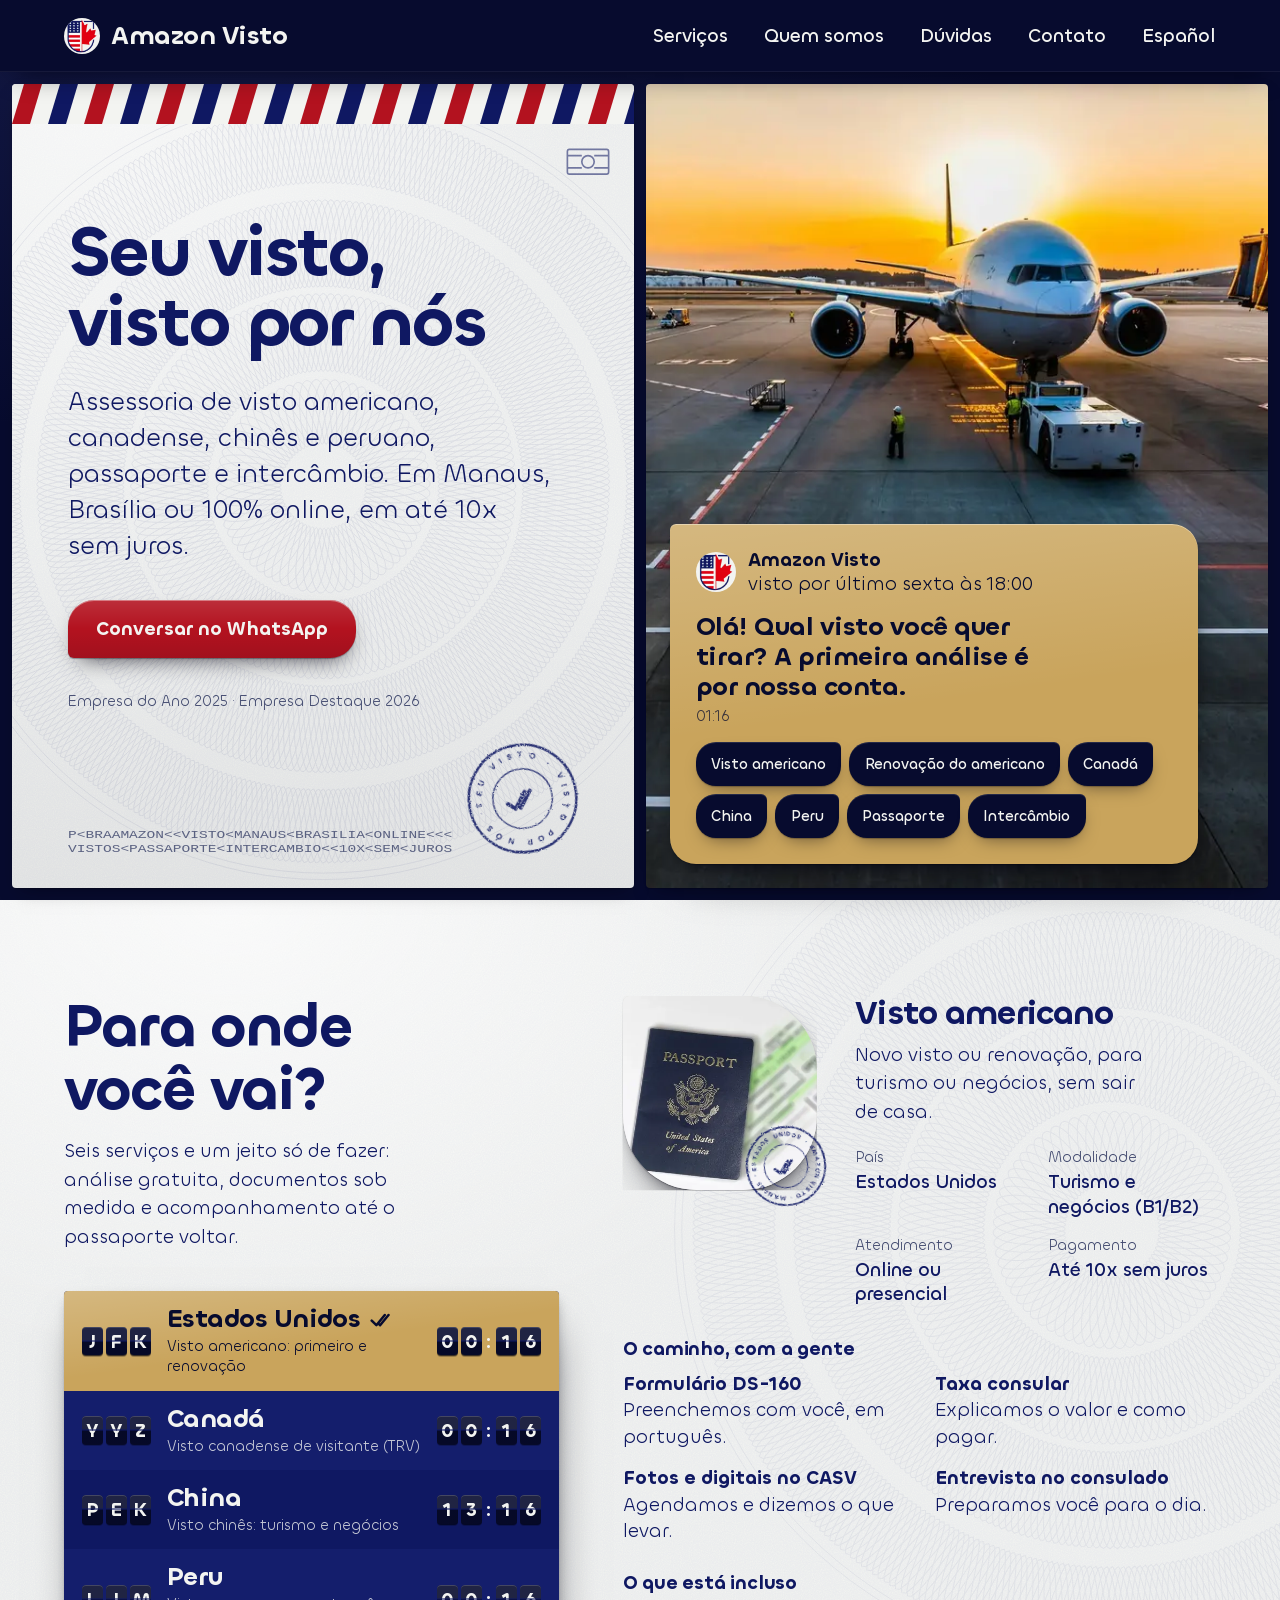
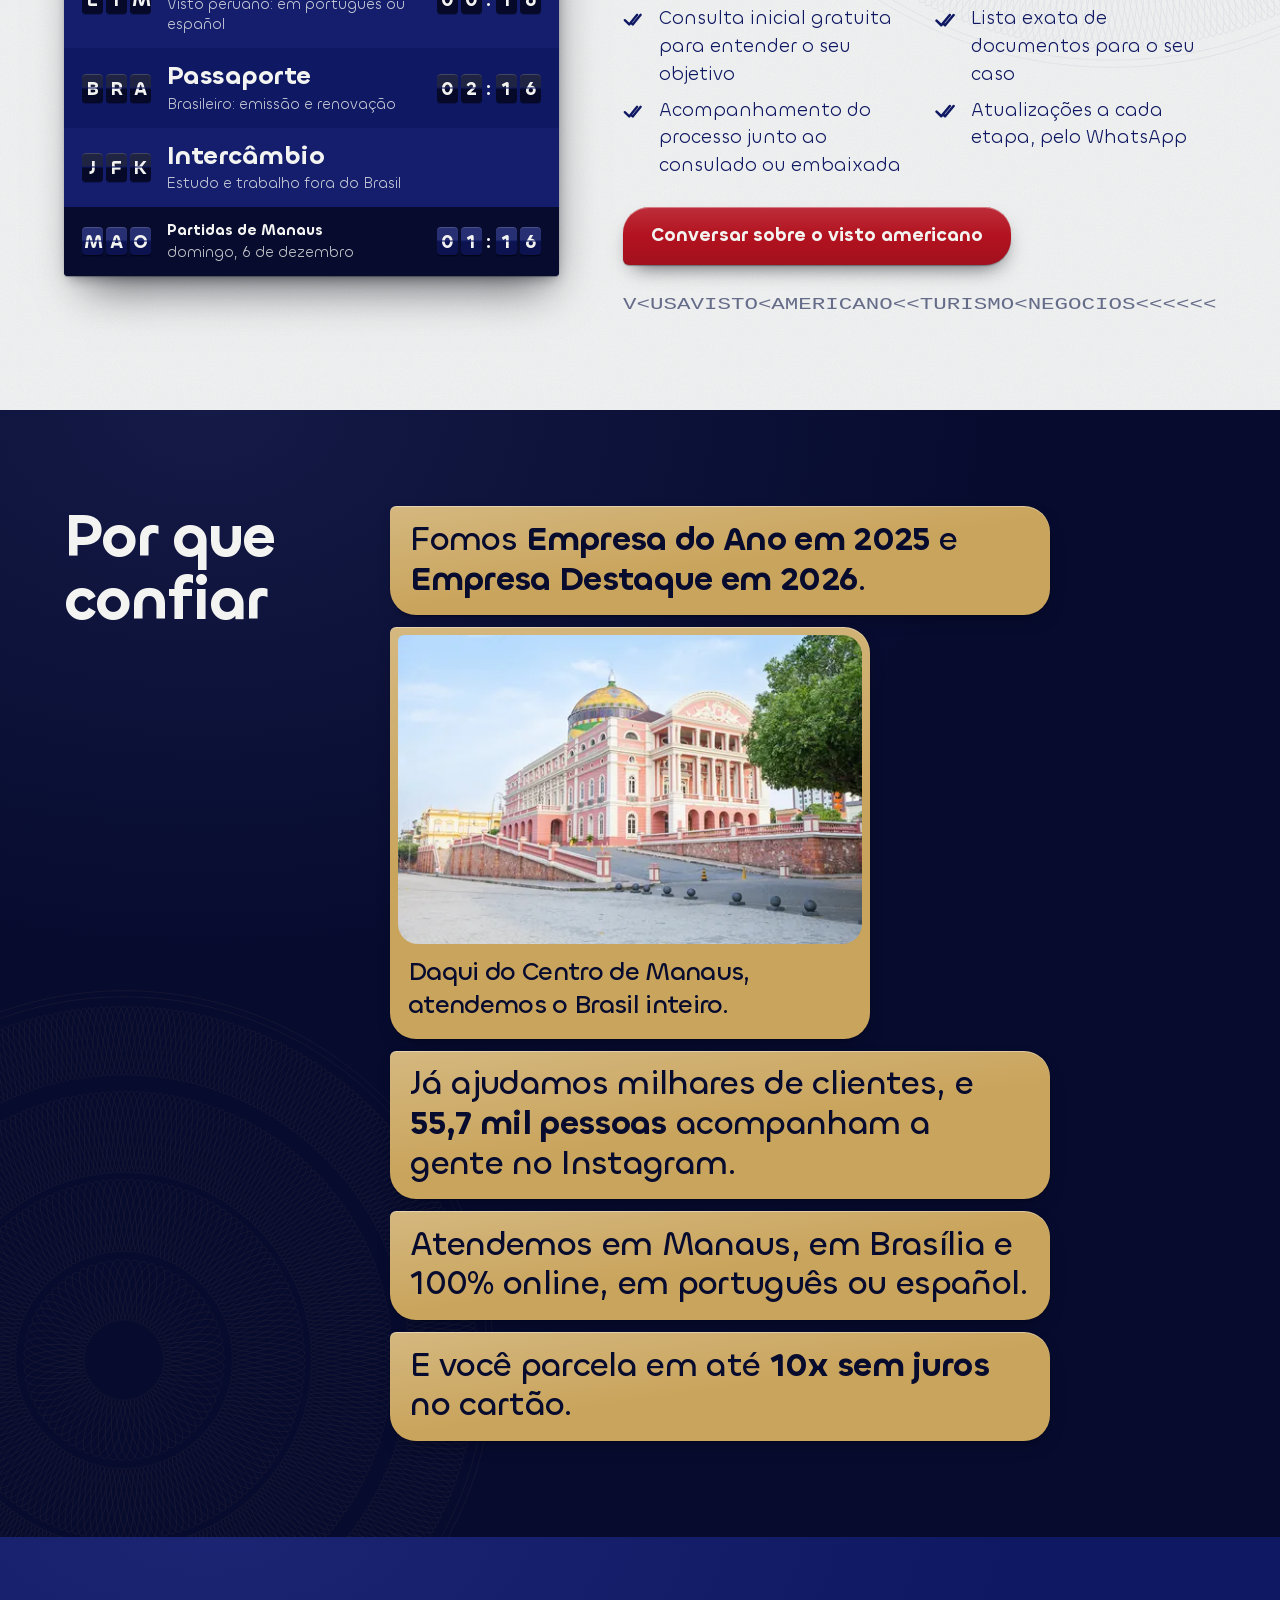
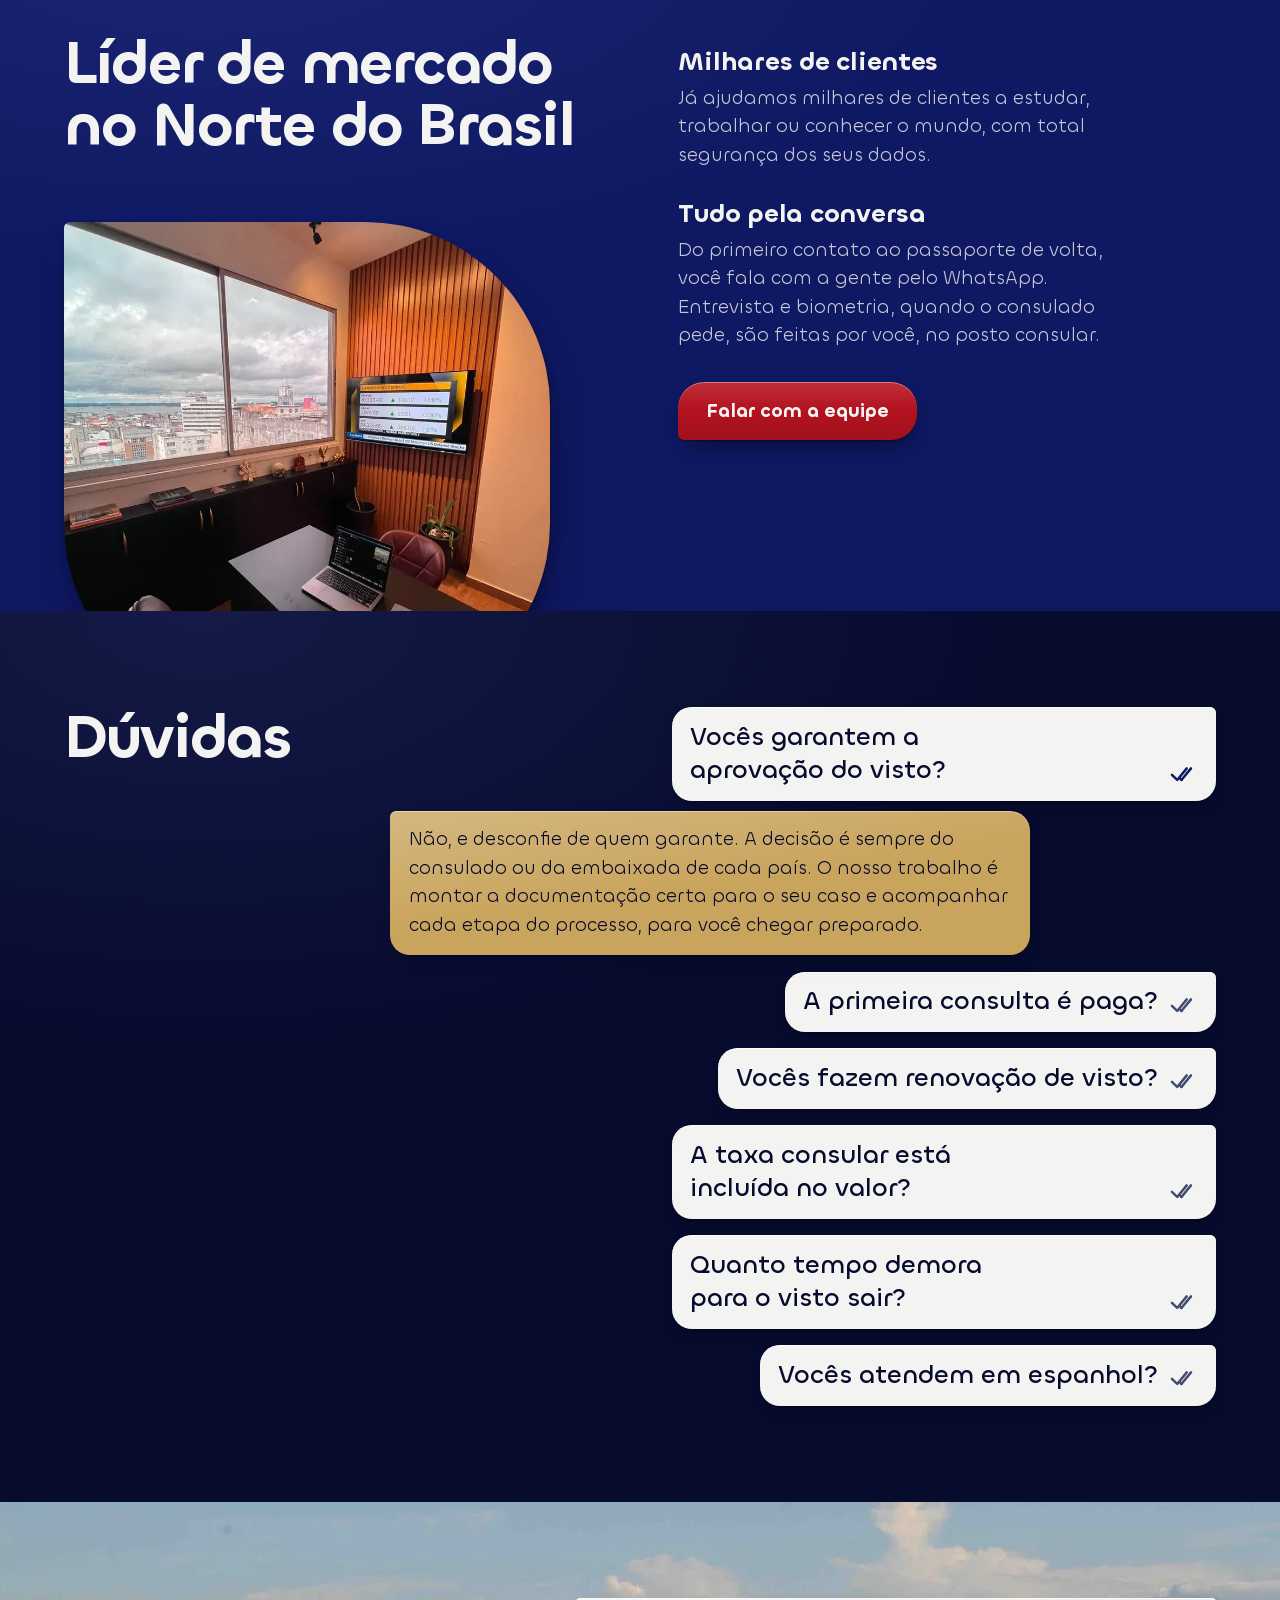
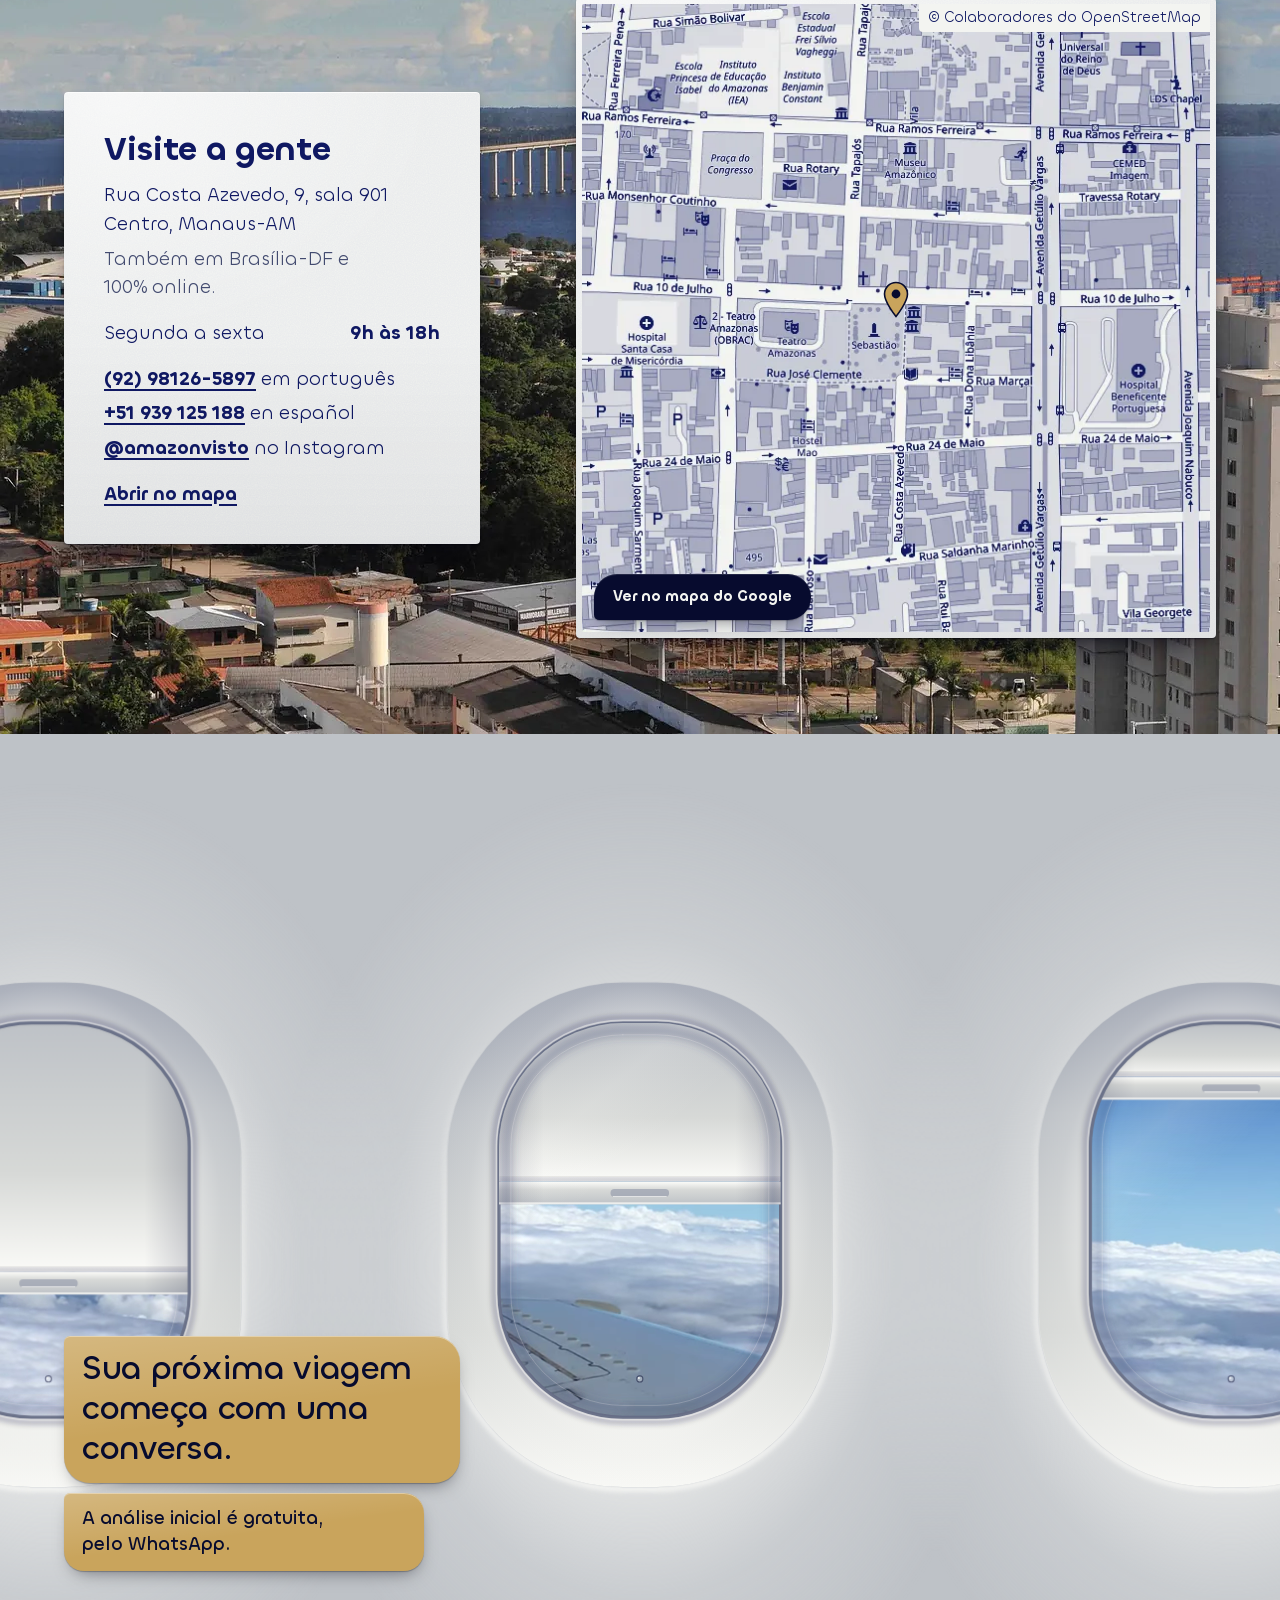
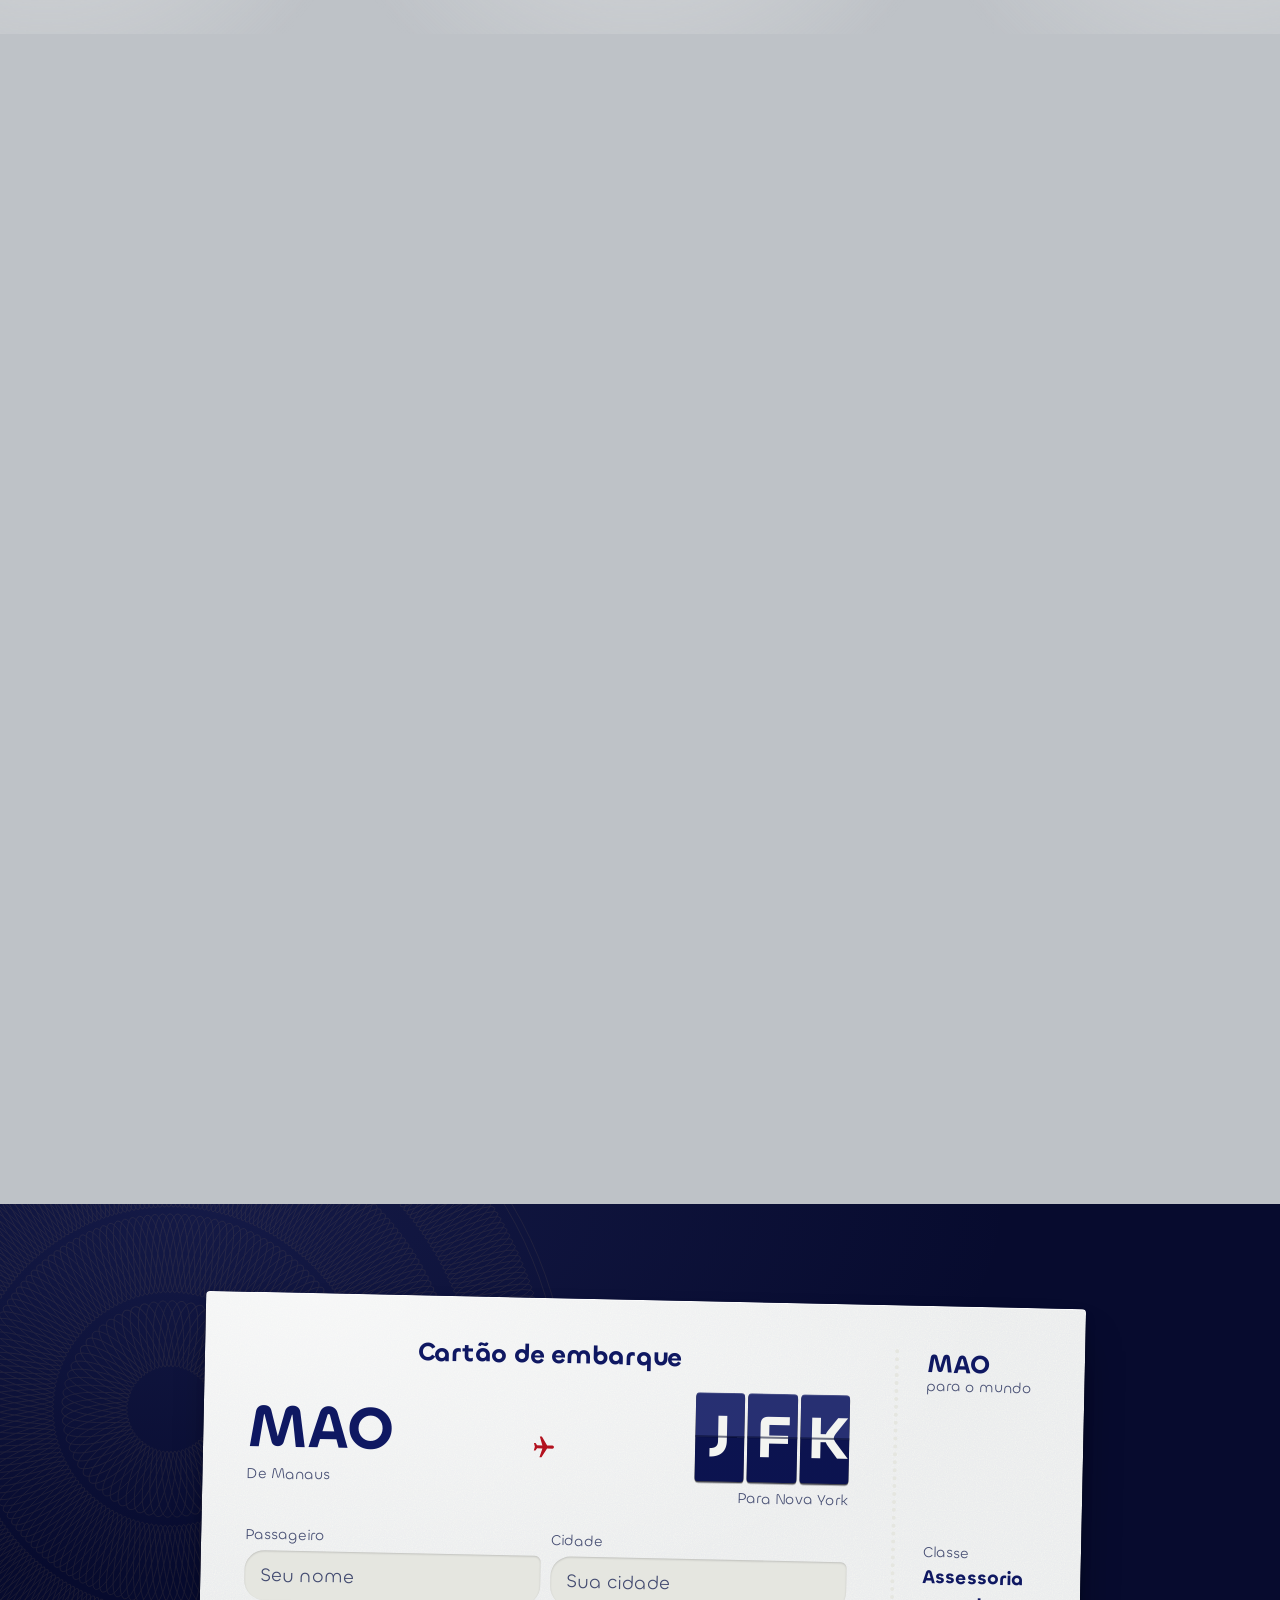
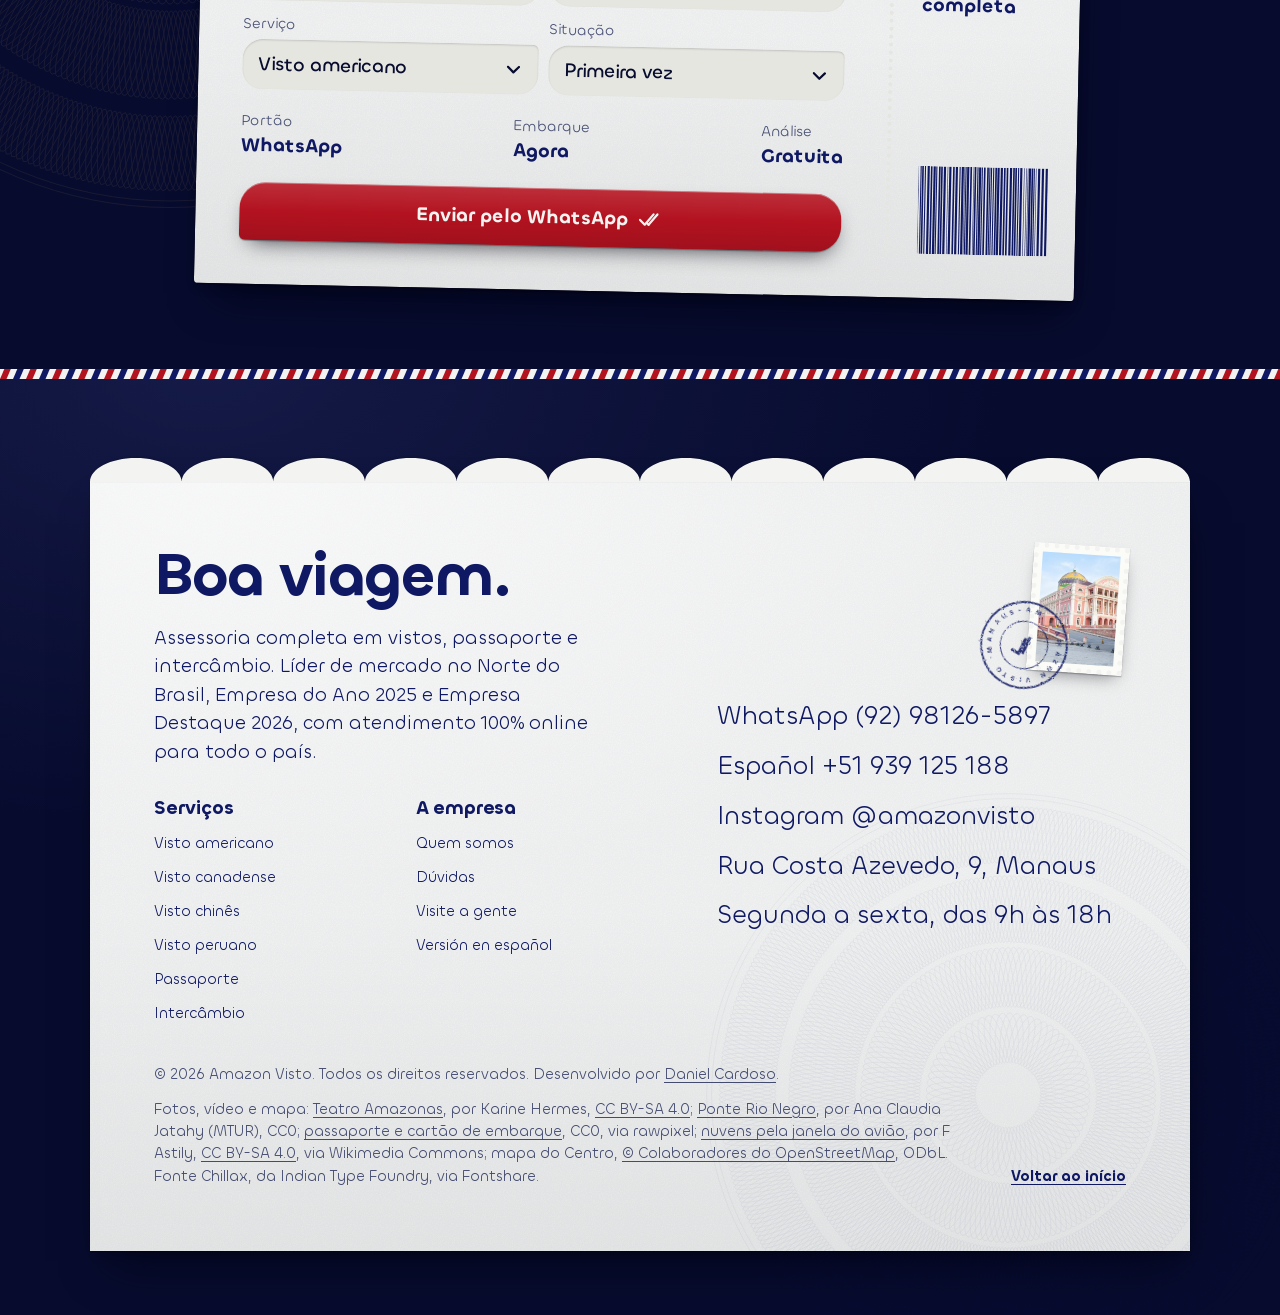
==== commit 7427b25c: "Revisão de front-end (blocos 2 a 4) e acabamento premium de luz e sombra Robustez: o menu do celular" ====
--- a/index.html
+++ b/index.html
@@ -43,7 +43,7 @@
   <link rel="icon" type="image/png" href="images/favicon.png" />
   <link rel="preload" href="fonts/chillax-600.woff2" as="font" type="font/woff2" crossorigin />
   <link rel="preload" href="fonts/chillax-400.woff2" as="font" type="font/woff2" crossorigin />
-  <link rel="stylesheet" href="css/style.css?v=50" />
+  <link rel="stylesheet" href="css/style.css?v=21d9f4782c" />
 
   <!-- Dados para o Google (busca local e mapa), os mesmos da página.
        TROCAR: o horário, quando a empresa confirmar (o mesmo do "Visite a
@@ -826,7 +826,7 @@
           <!-- 720p até 899px (o celular), 1080p no computador; quem não lê o
                "media" das fontes fica com a primeira, a mais leve. -->
           <video
-            poster="assets/clouds-from-airplane-window-1-2016-08-poster.jpg"
+            data-poster="assets/clouds-from-airplane-window-1-2016-08-poster.jpg"
             muted
             loop
             playsinline
@@ -837,6 +837,7 @@
             <source src="assets/clouds-from-airplane-window-1-2016-08-720p.webm" type="video/webm" media="(max-width: 899px)" />
             <source src="assets/clouds-from-airplane-window-1-2016-08-1080p.webm" type="video/webm" />
           </video>
+          <noscript><img src="assets/clouds-from-airplane-window-1-2016-08-poster.jpg" alt="" width="1920" height="1080" /></noscript>
         </figure>
         <!-- A janela de verdade, desenhada em SVG numa mesma medida (o vidro é
              250 × 350, com o centro em 0,0; as vizinhas a 525), em duas
@@ -1183,6 +1184,6 @@
     </svg>
   </a>
 
-  <script src="js/main.js?v=50"></script>
+  <script src="js/main.js?v=00a3a45590"></script>
 </body>
 </html>
--- a/css/style.css
+++ b/css/style.css
@@ -101,6 +101,23 @@
   /* O canto do papel: quase reto, como um documento. */
   --canto-papel: 4px;
 
+  /* Luz e sombra (seção 15c). Uma luz só, de cima e um pouco da esquerda,
+     como uma luminária sobre a mesa. As sombras caem para baixo e um pouco
+     para a direita, na cor da noite (não preto), em camadas: o contato,
+     uma média e uma longa e macia. A quina de cima pega a luz. */
+  --sombra: 1 2 14;
+  --sombra-pousada: 0 1px 1px rgb(var(--sombra) / 0.32), 1px 6px 12px -4px rgb(var(--sombra) / 0.36), 5px 26px 44px -16px rgb(var(--sombra) / 0.6);
+  --sombra-acima: 0 1px 1px rgb(var(--sombra) / 0.24), 1px 8px 18px -8px rgb(var(--sombra) / 0.52);
+  --sombra-botao: 0 1px 1px rgb(var(--sombra) / 0.3), 1px 10px 22px -10px rgb(var(--sombra) / 0.75);
+  --quina-clara: inset 0 1px 0 rgb(255 255 255 / 0.75);
+  --quina-ouro: inset 0 1px 0 rgb(255 255 255 / 0.38);
+  --quina-escura: inset 0 1px 0 rgb(255 255 255 / 0.12);
+  --luz-papel: radial-gradient(130% 90% at 12% 0%, rgb(255 255 255 / 0.55), rgb(255 255 255 / 0) 60%), linear-gradient(180deg, rgb(255 255 255 / 0) 55%, rgb(var(--sombra) / 0.05)); /* taste-skill-ignore: a luz no papel (pedido: premium) */
+  --luz-mesa: radial-gradient(75% 60% at 18% 0%, rgb(255 255 255 / 0.7), rgb(255 255 255 / 0) 70%); /* taste-skill-ignore: a luz na mesa dos serviços */
+  --luz-noite: radial-gradient(90% 70% at 16% 0%, rgb(92 104 200 / 0.16), rgb(92 104 200 / 0) 70%); /* taste-skill-ignore: a luz no alto das seções escuras */
+  --brilho-ouro: linear-gradient(172deg, rgb(255 255 255 / 0.22), rgb(255 255 255 / 0) 52%); /* taste-skill-ignore: o brilho acetinado do dourado */
+  --brilho-botao: linear-gradient(180deg, rgb(255 255 255 / 0.12), rgb(255 255 255 / 0) 50%, rgb(var(--sombra) / 0.1)); /* taste-skill-ignore: o volume do botão */
+
   /* Movimento */
   --ease-out: cubic-bezier(0.22, 1, 0.36, 1);
   --ease-expo: cubic-bezier(0.16, 1, 0.3, 1);
@@ -250,20 +267,12 @@
 }
 
 /* O tique duplo desenhado: traço único, sempre na cor do texto. */
-svg use,
-.icone-visto {
+svg use {
   fill: none;
   stroke: currentColor;
   stroke-width: 1.9;
   stroke-linecap: round;
   stroke-linejoin: round;
-}
-
-.icone-visto {
-  display: inline-block;
-  width: 1.15em;
-  height: 0.74em;
-  vertical-align: 0.05em;
 }
 
 /* ==========================================================================
@@ -381,6 +390,11 @@
   transition: transform 0.5s var(--ease-gaveta), visibility 0s;
 }
 
+/* Com o menu aberto, a página atrás dele não rola (main.js, "ativarMenu"). */
+.menu-aberto {
+  overflow: hidden;
+}
+
 .barra__nav a {
   padding: 0.15em 0;
   transition: color var(--t-hover) ease;
@@ -666,6 +680,7 @@
    passaporte sobe por cima do pé da foto. */
 .capa__foto {
   order: -1;
+  height: 46vh; /* taste-skill-ignore: reserva para navegador sem svh/lvh; a linha de baixo vale */
   height: 46svh;
   min-height: 280px;
   max-height: 480px;
@@ -928,6 +943,7 @@
 @media (min-width: 900px) {
   .capa {
     grid-template-columns: minmax(0, 1fr) minmax(0, 1fr);
+    min-height: 100vh; /* taste-skill-ignore: reserva para navegador sem svh/lvh; a linha de baixo vale */
     min-height: 100svh;
   }
 
@@ -1677,6 +1693,7 @@
 
 .visita__foto {
   width: 100%;
+  height: 34vh; /* taste-skill-ignore: reserva para navegador sem svh/lvh; a linha de baixo vale */
   height: 34svh;
   min-height: 220px;
   object-fit: cover;
@@ -1824,6 +1841,7 @@
     grid-template-columns: minmax(0, 27rem) minmax(0, 1fr);
     column-gap: 24px;
     align-items: center;
+    min-height: 82vh; /* taste-skill-ignore: reserva para navegador sem svh/lvh; a linha de baixo vale */
     min-height: 82svh;
     padding: var(--entre) var(--margem);
   }
@@ -1887,9 +1905,9 @@
   --janela-fundo: 1.22;
   /* A cabine fica na sombra perto do céu: cinza do papel puxado para a
      tinta, que a luz da janela clareia em volta do vão. */
-  --cabine: color-mix(in oklab, var(--papel-2) 78%, var(--tinta-suave) 22%);
-  --cabine-sombra: color-mix(in oklab, var(--papel-2) 56%, var(--tinta-suave) 44%);
-  --cabine-clara: color-mix(in oklab, var(--papel-2) 92%, var(--tinta-suave) 8%);
+  --cabine: #bec2c7; /* papel-2 com 22% de tinta-suave (oklab) */
+  --cabine-sombra: #999fae; /* com 44% */
+  --cabine-clara: #d7d9d7; /* com 8% */
   background: var(--cabine);
 }
 
@@ -1897,6 +1915,7 @@
   position: relative;
   display: grid;
   place-items: center;
+  height: 100vh; /* taste-skill-ignore: reserva para navegador sem svh/lvh; a linha de baixo vale */
   height: 100svh;
   min-height: 560px;
   padding-top: var(--altura-barra);
@@ -1910,11 +1929,18 @@
   background: var(--tinta-2);
 }
 
-.janela__vista video {
+.janela__vista video,
+.janela__vista img {
   width: 100%;
   height: 100%;
   object-fit: cover;
   object-position: 60% 50%;
+}
+
+/* Sem JS, o quadro parado (no <noscript>) fica por cima do vídeo parado. */
+.janela__vista img {
+  position: absolute;
+  inset: 0;
 }
 
 /* A caixa da janela tem o tamanho do vidro; o túnel, a parede e a luz são
@@ -1960,7 +1986,7 @@
 
 .janela__vedacao {
   fill: none;
-  stroke: color-mix(in oklab, var(--cabine-sombra) 72%, var(--noite) 28%);
+  stroke: #6b7289; /* cabine-sombra com 28% de noite (oklab) */
   stroke-width: 2.8;
 }
 
@@ -2077,6 +2103,7 @@
    cobrir. A linha do tempo ignora o scroll-padding da barra do site
    (inset 0), para começar junto com o palco grudado. */
 .janela.e-viva {
+  height: calc(100vh + 130vh); /* taste-skill-ignore: reserva para navegador sem svh/lvh; a linha de baixo vale */
   height: calc(100lvh + 130svh);
   view-timeline-name: --janela;
   view-timeline-inset: 0;
@@ -2087,6 +2114,7 @@
 .janela.e-viva .janela__palco {
   position: sticky;
   top: 0;
+  height: 100vh; /* taste-skill-ignore: reserva para navegador sem svh/lvh; a linha de baixo vale */
   height: 100lvh;
   min-height: 0;
 }
@@ -2096,6 +2124,7 @@
 }
 
 .janela.e-viva .janela__falas {
+  bottom: calc(clamp(28px, 7vh, 72px) + 100vh - 100vh); /* taste-skill-ignore: reserva para navegador sem svh/lvh; a linha de baixo vale */
   bottom: calc(clamp(28px, 7vh, 72px) + 100lvh - 100svh);
 }
 
@@ -2132,6 +2161,20 @@
     animation-play-state: running;
     animation-timeline: --janela;
     animation-range: contain;
+  }
+}
+
+/* Navegador sem svh: a largura do vidro em vh. Numa variável a reserva
+   não cai sozinha, como nas outras propriedades, então vem aqui. */
+@supports not (height: 1svh) {
+  .janela {
+    --vidro: min(62vw, 32vh);
+  }
+
+  @media (min-width: 900px) {
+    .janela {
+      --vidro: min(22vw, 36vh);
+    }
   }
 }
 
@@ -2797,6 +2840,143 @@
 }
 
 /* ==========================================================================
+   15c. LUZ E SOMBRA (pedido do cliente: acabamento premium). A luz da
+   luminária (tokens --sombra-*, --quina-*, --luz-*, --brilho-*): os papéis
+   pousam na mesa e pegam luz na quina de cima; os balões e os botões ficam
+   um pouco acima deles; as plaquetas do painel são abas de verdade, claras
+   em cima e na sombra embaixo; as seções escuras recebem a luz no alto.
+   As sombras e os degradês daqui são a luz da cena, não enfeite (exceção
+   às regras da casa, registrada no DESIGN.md).
+   ========================================================================== */
+
+/* Os papéis sobre a mesa: a sombra pousada e a luz no papel. */
+.capa__cartao,
+.cartao-visita,
+.visita__mapa,
+.embarque {
+  box-shadow: var(--quina-clara), var(--sombra-pousada); /* taste-skill-ignore: papel pousado na mesa (pedido: premium) */
+}
+
+.capa__cartao,
+.cartao-visita,
+.visita__mapa,
+.embarque,
+.verso {
+  background-image: var(--luz-papel), var(--grao);
+}
+
+/* O cartão-postal: a sombra pousada no corpo e, na tira recortada de cima
+   (um SVG por cima dele), um filtro que segue o recorte. O filtro fica só
+   na tira, que é pequena: no postal inteiro ele pesa para desenhar. */
+.verso {
+  box-shadow: var(--sombra-pousada); /* taste-skill-ignore: papel pousado na mesa (pedido: premium) */
+}
+
+.verso__recorte {
+  filter: drop-shadow(1px -1px 1px rgb(var(--sombra) / 0.25)); /* taste-skill-ignore: a borda recortada pega a mesma luz */
+}
+
+/* A mesa dos serviços pega a luz da luminária no canto de cima. */
+.servicos {
+  background-image: var(--luz-mesa), var(--grao);
+}
+
+/* As fotos impressas: a da ficha e a da sala, coladas no papel. */
+.ficha__foto,
+.sobre__foto {
+  box-shadow: var(--sombra-pousada); /* taste-skill-ignore: foto impressa sobre a mesa */
+}
+
+/* Na capa, a página do passaporte e a foto ficam rente ao pé da seção: a
+   sombra é a curta, para não escorrer para a mesa dos serviços. */
+.capa__cartao {
+  box-shadow: var(--quina-clara), var(--sombra-acima); /* taste-skill-ignore: papel pousado, sombra curta */
+}
+
+.capa__foto {
+  box-shadow: var(--sombra-acima); /* taste-skill-ignore: foto impressa, sombra curta */
+}
+
+.verso__selo {
+  box-shadow: var(--sombra-acima); /* taste-skill-ignore: o selo colado no postal */
+}
+
+/* O painel do aeroporto é uma peça de verdade: a sombra dele na mesa e a
+   luz na borda de cima. Cada plaqueta é uma aba: a metade de cima pega
+   luz, a de baixo fica na sombra, e ela tem espessura. */
+.painel {
+  box-shadow: var(--quina-escura), var(--sombra-pousada); /* taste-skill-ignore: o painel pousado na mesa */
+}
+
+.placas > span:not(.placas__sep) {
+  background-image: linear-gradient(180deg, rgb(255 255 255 / 0.1) 0 50%, rgb(var(--sombra) / 0.22) 50% 100%); /* taste-skill-ignore: a aba da plaqueta, clara em cima e na sombra embaixo */
+  box-shadow: inset 0 1px 0 rgb(255 255 255 / 0.16), 0 1px 0 rgb(var(--sombra) / 0.6), 0 2px 0 rgb(var(--sombra) / 0.25); /* taste-skill-ignore: a espessura da plaqueta (sem borrão: são quase 70) */
+}
+
+/* O dourado é acetinado: um brilho de cima nos balões da Amazon Visto e no
+   destino escolhido do painel. */
+.conversa,
+.fala,
+.pergunta__resposta,
+.janela__fala,
+.destinos li .destino[aria-current="true"] {
+  background-image: var(--brilho-ouro);
+}
+
+.conversa {
+  box-shadow: var(--quina-ouro), var(--sombra-pousada); /* taste-skill-ignore: o balão grande sobre a foto */
+}
+
+.fala,
+.pergunta__resposta,
+.janela__fala {
+  box-shadow: var(--quina-ouro), var(--sombra-acima); /* taste-skill-ignore: balão um pouco acima da página */
+}
+
+/* Os balões do cliente (papel) e as respostas rápidas (noite). */
+.msg--minha,
+.pergunta__balao {
+  box-shadow: var(--quina-clara), var(--sombra-acima); /* taste-skill-ignore: balão um pouco acima da página */
+}
+
+.resposta,
+.visita__mapa-abrir {
+  box-shadow: var(--quina-escura), var(--sombra-acima); /* taste-skill-ignore: botão um pouco acima do papel */
+}
+
+/* O botão de ação tem volume: a luz em cima e a sombra embaixo; apertado,
+   ele desce até o papel. */
+.botao--acao {
+  background-image: var(--brilho-botao);
+  box-shadow: var(--quina-ouro), var(--sombra-botao); /* taste-skill-ignore: o volume do botão de ação */
+}
+
+.botao--acao:active {
+  box-shadow: var(--quina-escura), 0 1px 1px rgb(var(--sombra) / 0.3); /* taste-skill-ignore: o botão apertado, no papel */
+}
+
+/* Os campos do cartão de embarque ficam um pouco fundos no papel. */
+.embarque__campo input,
+.embarque__campo select {
+  box-shadow: inset 0 1px 2px rgb(var(--sombra) / 0.16); /* taste-skill-ignore: o campo fundo no papel */
+}
+
+/* A barra do topo flutua sobre a página. */
+.barra {
+  box-shadow: inset 0 -1px 0 rgb(255 255 255 / 0.06), 0 12px 30px -16px rgb(var(--sombra) / 0.9); /* taste-skill-ignore: a barra flutua de verdade */
+}
+
+/* As seções escuras recebem um pouco da luz no alto. */
+.capa,
+.provas,
+.sobre,
+.duvidas,
+.embarque-secao,
+.rodape {
+  background-image: var(--luz-noite);
+}
+
+/* ==========================================================================
    16. MOVIMENTO: entradas em cascata, a foto-vitrine que abre como
    obturador, as mensagens que chegam, as plaquetas que viram, o carimbo
    que bate no papel e o feixe do leitor de embarque. Só esconde com JS
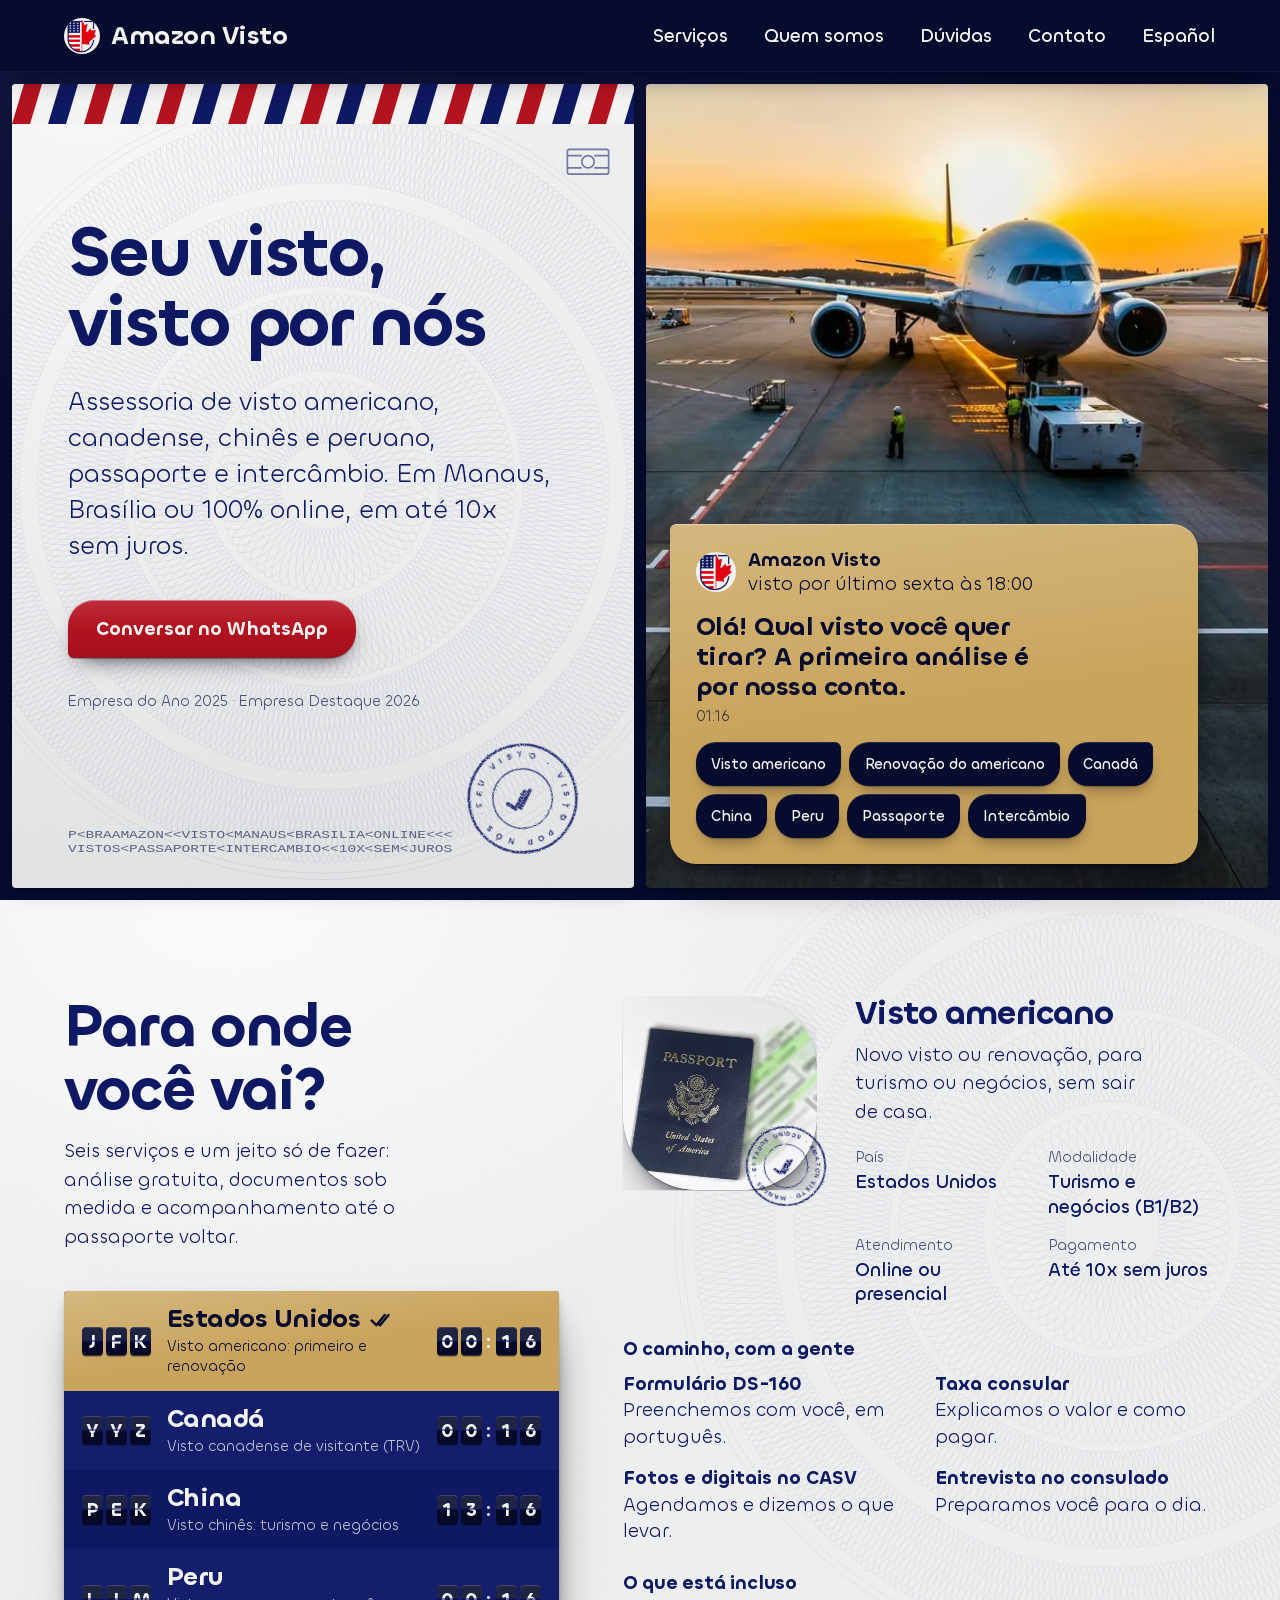
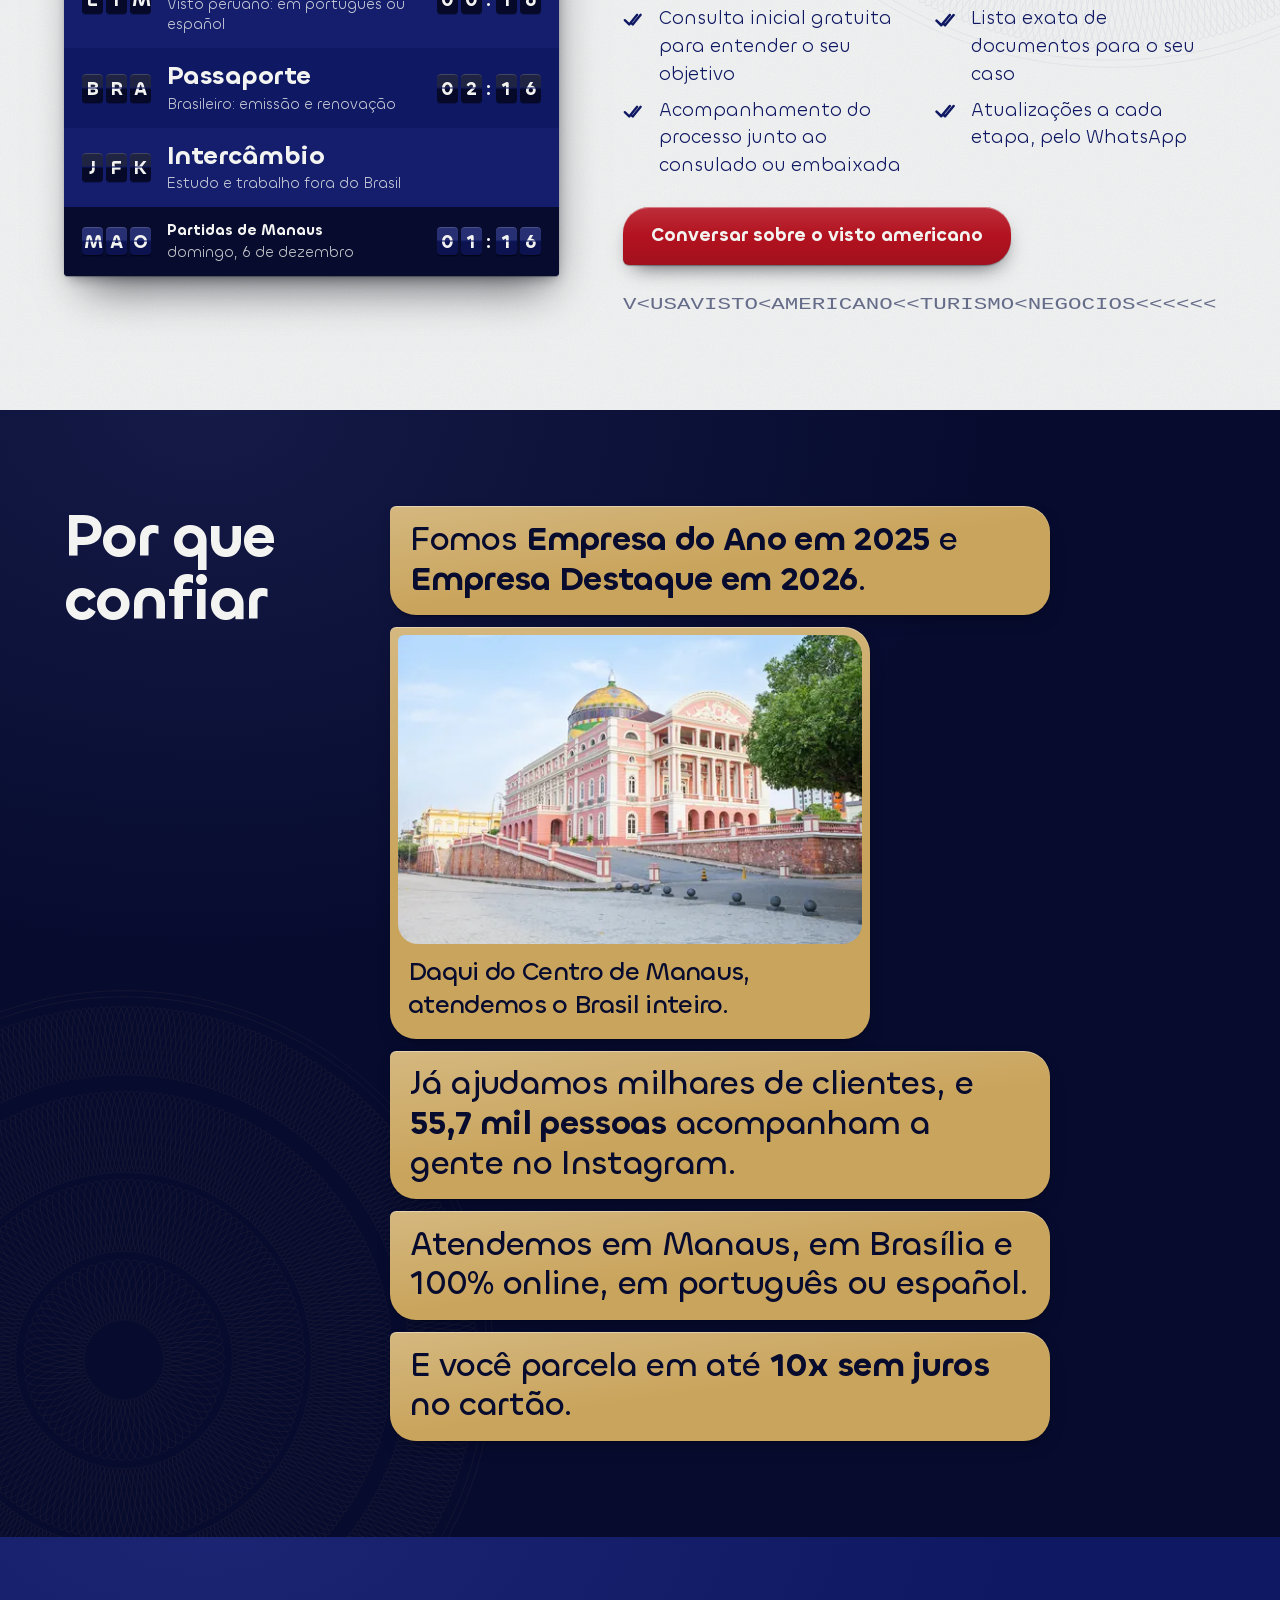
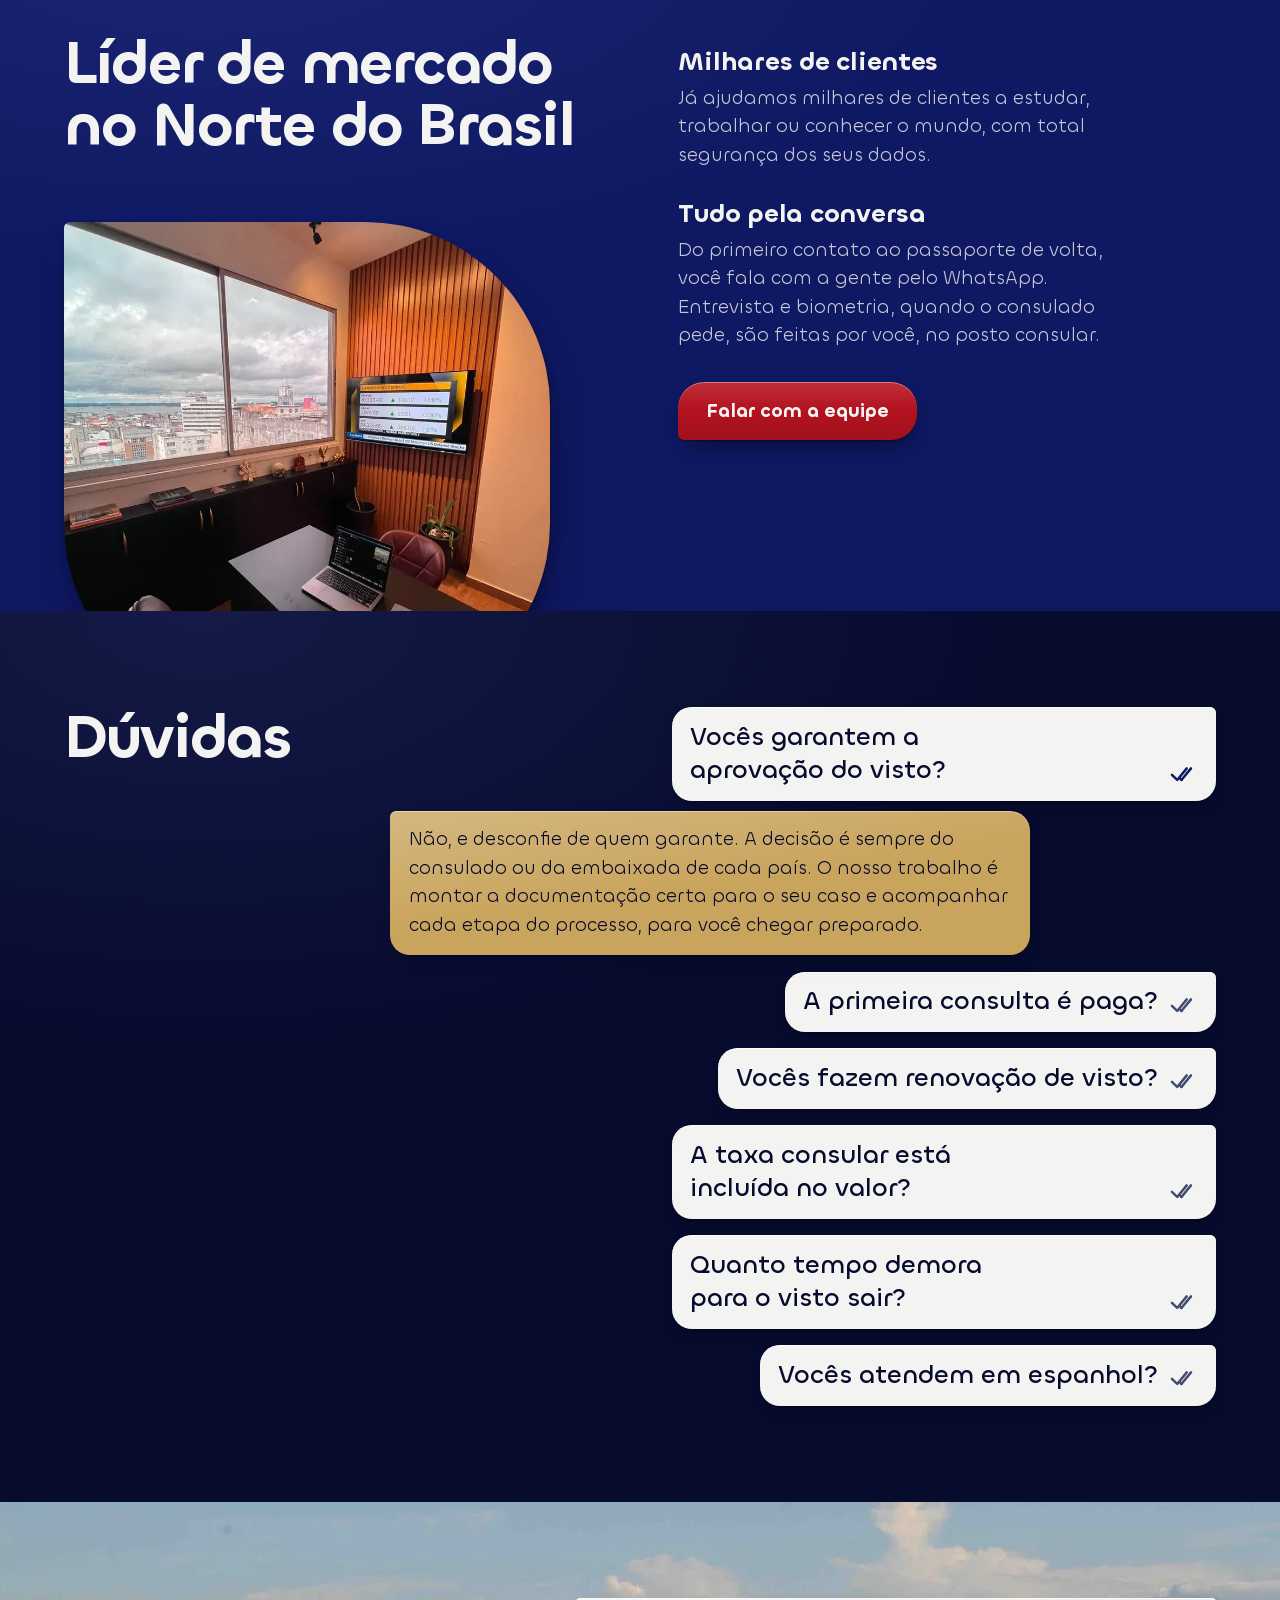
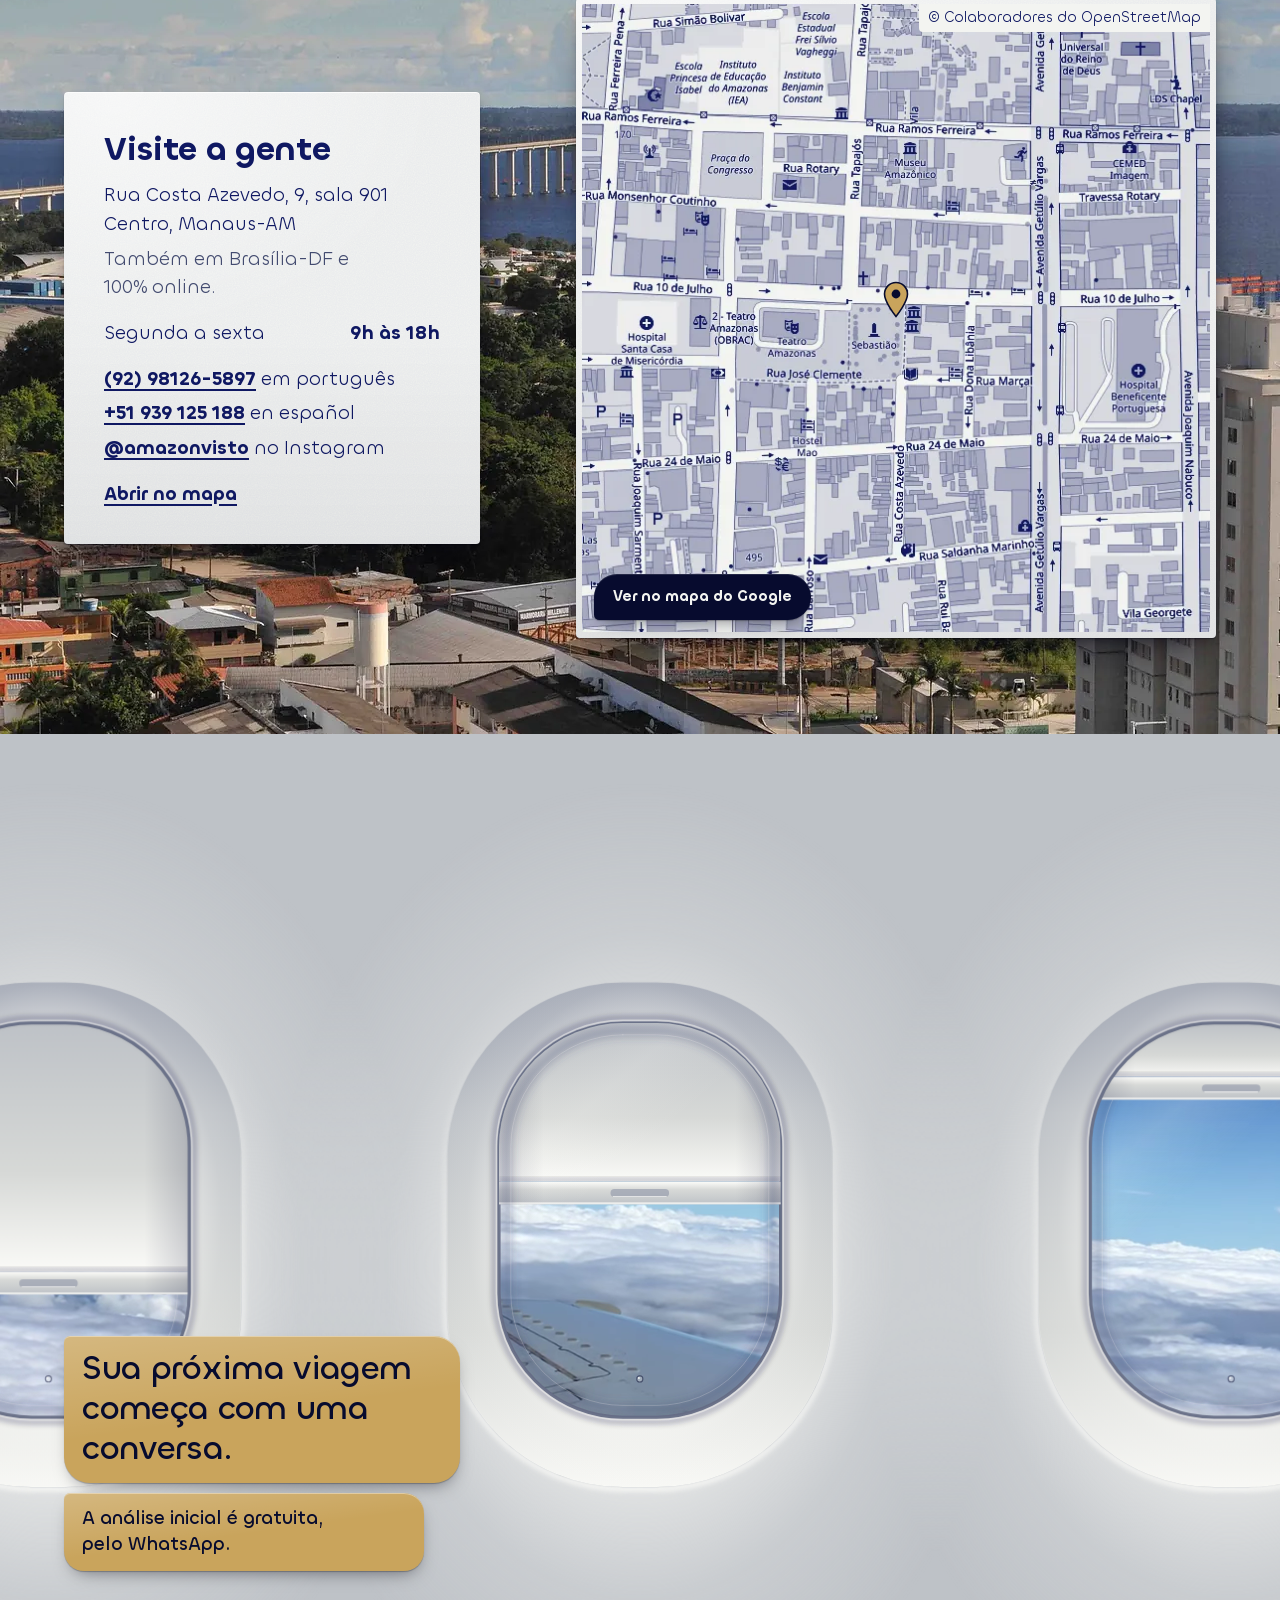
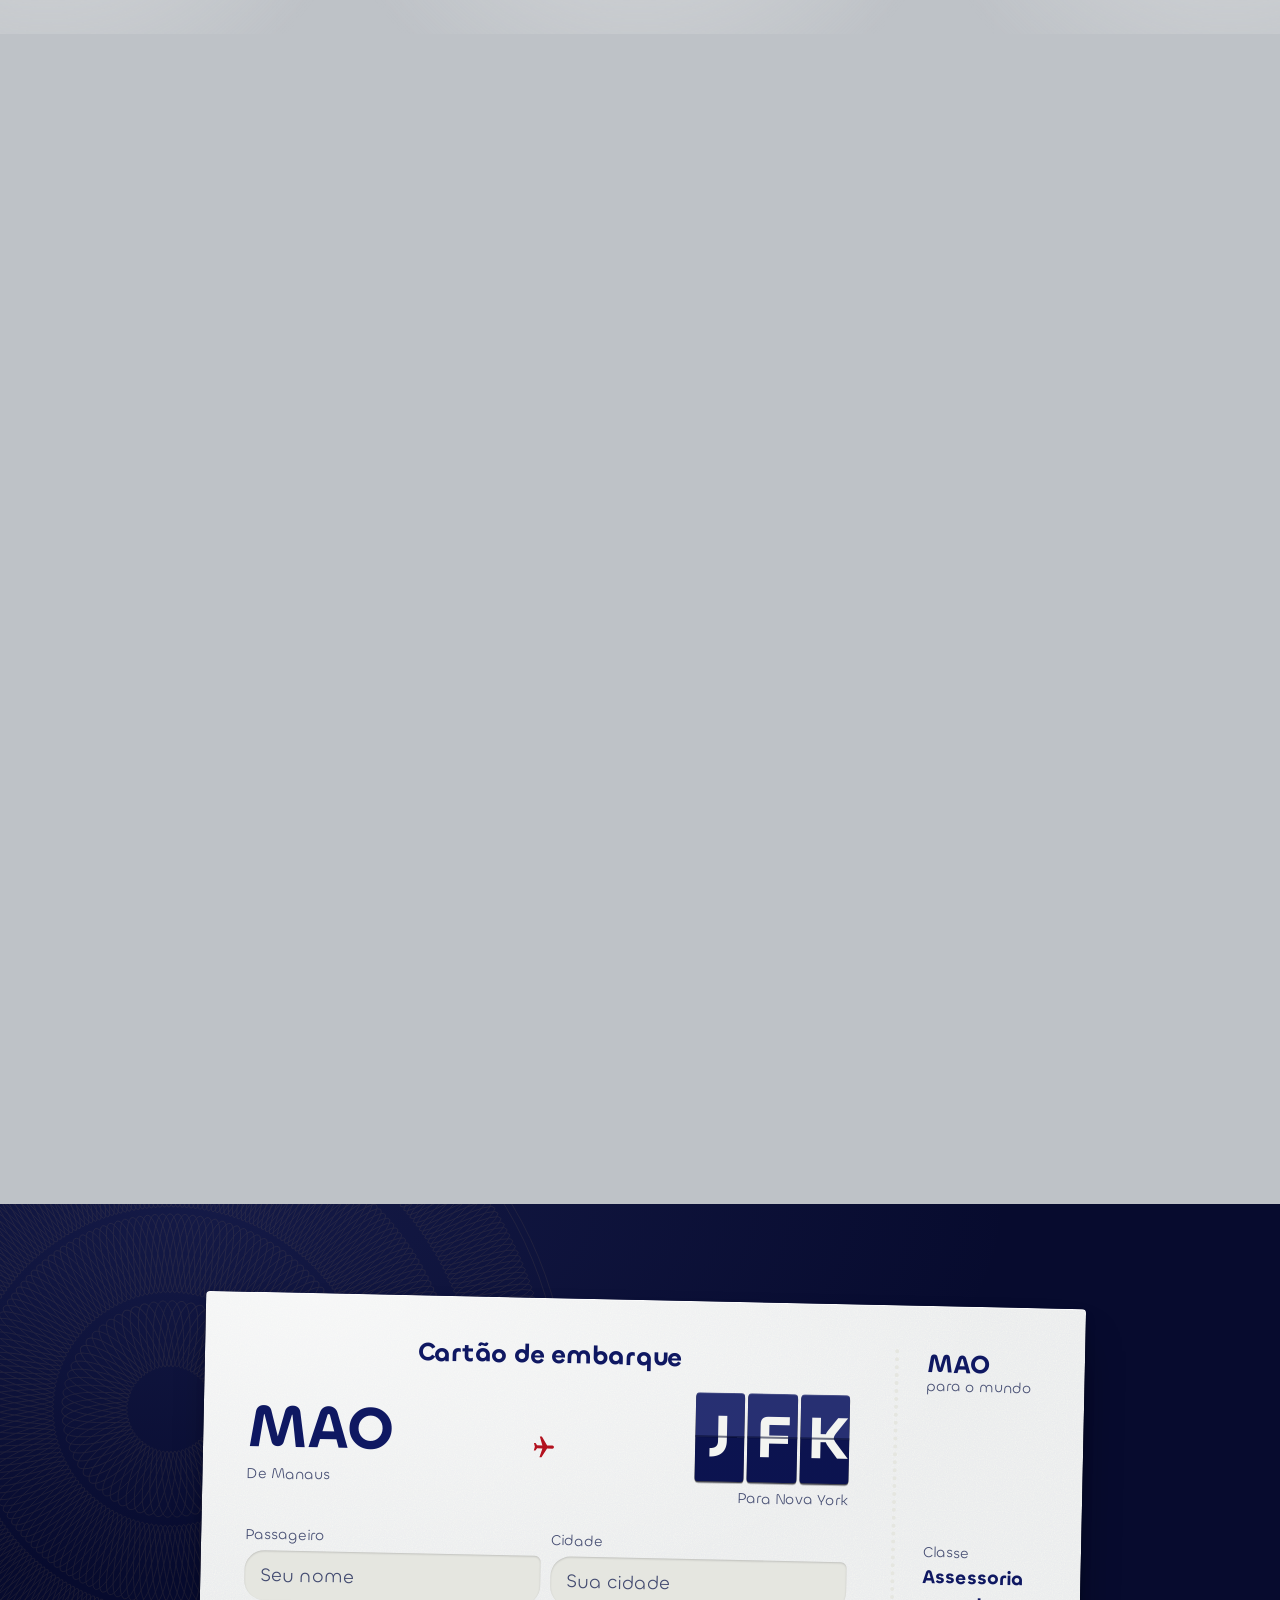
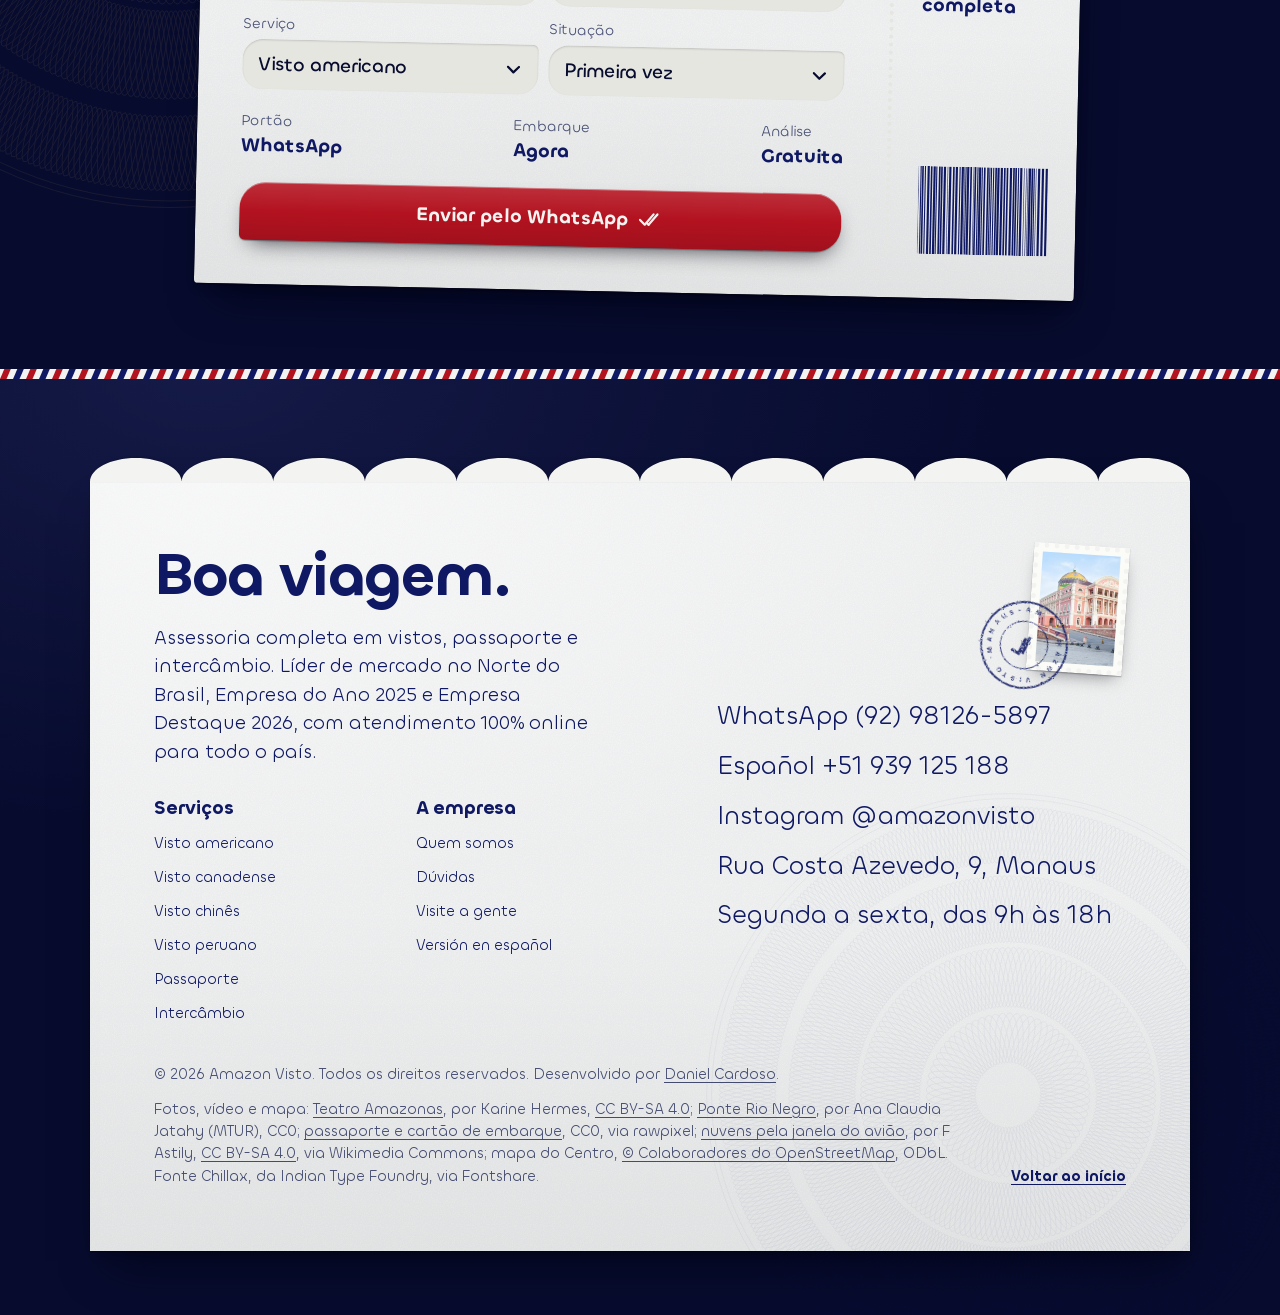
==== commit 4c1642ae: "Foto da capa em AVIF, pré-carregada, e capa que não espera o JS A foto da capa (o LCP) ganha versões" ====
--- a/index.html
+++ b/index.html
@@ -41,9 +41,13 @@
   <meta name="twitter:card" content="summary_large_image" />
 
   <link rel="icon" type="image/png" href="images/favicon.png" />
+  <!-- A foto da capa é a primeira coisa grande da página (o LCP): o
+       navegador começa a baixar a AVIF dela antes de ler o resto do HTML.
+       Mesmo srcset e sizes do <picture> da capa (senão baixa duas vezes). -->
+  <link rel="preload" as="image" type="image/avif" imagesrcset="images/banner-640.avif 640w, images/banner-960.avif 960w, images/banner-1280.avif 1280w, images/banner-1600.avif 1600w, images/banner-1920.avif 1920w" imagesizes="(min-width: 1440px) 84vw, (min-width: 768px) 98vw, 150vw" fetchpriority="high" />
   <link rel="preload" href="fonts/chillax-600.woff2" as="font" type="font/woff2" crossorigin />
   <link rel="preload" href="fonts/chillax-400.woff2" as="font" type="font/woff2" crossorigin />
-  <link rel="stylesheet" href="css/style.css?v=21d9f4782c" />
+  <link rel="stylesheet" href="css/style.css?v=207dc77c17" />
 
   <!-- Dados para o Google (busca local e mapa), os mesmos da página.
        TROCAR: o horário, quando a empresa confirmar (o mesmo do "Visite a
@@ -226,19 +230,19 @@
           <path d="M2 11h21M41 11h21M2 29h21M41 29h21" />
         </svg>
         <div class="capa__texto">
-          <h1 class="entrada">Seu visto, visto por nós</h1>
-          <p class="capa__apoio entrada">
+          <h1>Seu visto, visto por nós</h1>
+          <p class="capa__apoio">
             Assessoria de visto americano, canadense, chinês e peruano,
             passaporte e intercâmbio. Em Manaus, Brasília ou 100% online, em
             até 10x sem juros.
           </p>
           <a
-            class="botao botao--acao entrada"
+            class="botao botao--acao"
             href="https://wa.me/5592981265897?text=Ol%C3%A1!%20Vim%20pelo%20site%20e%20gostaria%20de%20mais%20informa%C3%A7%C3%B5es%20sobre%20visto."
             target="_blank"
             rel="noopener"
           >Conversar no WhatsApp</a>
-          <p class="capa__selos entrada">Empresa do Ano 2025 · Empresa Destaque 2026</p>
+          <p class="capa__selos">Empresa do Ano 2025 · Empresa Destaque 2026</p>
         </div>
         <div class="capa__pe" aria-hidden="true">
           <svg class="mrz capa__mrz" viewBox="0 0 600 44" preserveAspectRatio="none" focusable="false"><text x="0" y="16" textLength="600" lengthAdjust="spacingAndGlyphs">P&lt;BRAAMAZON&lt;&lt;VISTO&lt;MANAUS&lt;BRASILIA&lt;ONLINE&lt;&lt;&lt;</text><text x="0" y="38" textLength="600" lengthAdjust="spacingAndGlyphs">VISTOS&lt;PASSAPORTE&lt;INTERCAMBIO&lt;&lt;10X&lt;SEM&lt;JUROS</text></svg>
@@ -247,15 +251,18 @@
       </div>
 
       <figure class="capa__foto">
-        <img
-          src="images/banner-1280.webp"
-          srcset="images/banner-640.webp 640w, images/banner-960.webp 960w, images/banner-1280.webp 1280w, images/banner-1600.webp 1600w, images/banner-1920.webp 1920w"
-          sizes="(min-width: 1440px) 84vw, (min-width: 768px) 98vw, 150vw"
-          alt="Avião na pista do aeroporto ao entardecer"
-          width="1920"
-          height="1281"
-          fetchpriority="high"
-        />
+        <picture>
+          <source type="image/avif" srcset="images/banner-640.avif 640w, images/banner-960.avif 960w, images/banner-1280.avif 1280w, images/banner-1600.avif 1600w, images/banner-1920.avif 1920w" sizes="(min-width: 1440px) 84vw, (min-width: 768px) 98vw, 150vw" />
+          <img
+            src="images/banner-1280.webp"
+            srcset="images/banner-640.webp 640w, images/banner-960.webp 960w, images/banner-1280.webp 1280w, images/banner-1600.webp 1600w, images/banner-1920.webp 1920w"
+            sizes="(min-width: 1440px) 84vw, (min-width: 768px) 98vw, 150vw"
+            alt="Avião na pista do aeroporto ao entardecer"
+            width="1920"
+            height="1281"
+            fetchpriority="high"
+          />
+        </picture>
       </figure>
 
       <div class="conversa" id="conversa">
--- a/css/style.css
+++ b/css/style.css
@@ -686,6 +686,12 @@
   max-height: 480px;
   overflow: hidden;
   border-radius: var(--canto-papel);
+}
+
+/* O <picture> só escolhe o formato (AVIF ou WebP): na caixa, a foto vale
+   como filha direta da figura. */
+.capa__foto picture {
+  display: contents;
 }
 
 .capa__foto img {
@@ -2983,6 +2989,25 @@
    ativo e sem pedido de menos movimento.
    ========================================================================== */
 @media (prefers-reduced-motion: no-preference) {
+  /* A capa chega sozinha, sem esperar o JS (o resto da página entra ao
+     rolar): o título, o apoio, o botão e os selos sobem em cascata logo no
+     carregamento, para o topo nunca ficar em branco. */
+  .capa__cartao :is(h1, .capa__apoio, .botao, .capa__selos) {
+    animation: capaChega 0.6s var(--ease-expo) both;
+  }
+
+  .capa__cartao .capa__apoio {
+    animation-delay: 60ms;
+  }
+
+  .capa__cartao .botao {
+    animation-delay: 120ms;
+  }
+
+  .capa__cartao .capa__selos {
+    animation-delay: 180ms;
+  }
+
   .js .entrada {
     opacity: 0;
     transform: translateY(24px);
@@ -3101,6 +3126,13 @@
   from {
     opacity: 0;
     transform: translateY(10px) scale(0.96);
+  }
+}
+
+@keyframes capaChega {
+  from {
+    opacity: 0;
+    transform: translateY(14px);
   }
 }
 
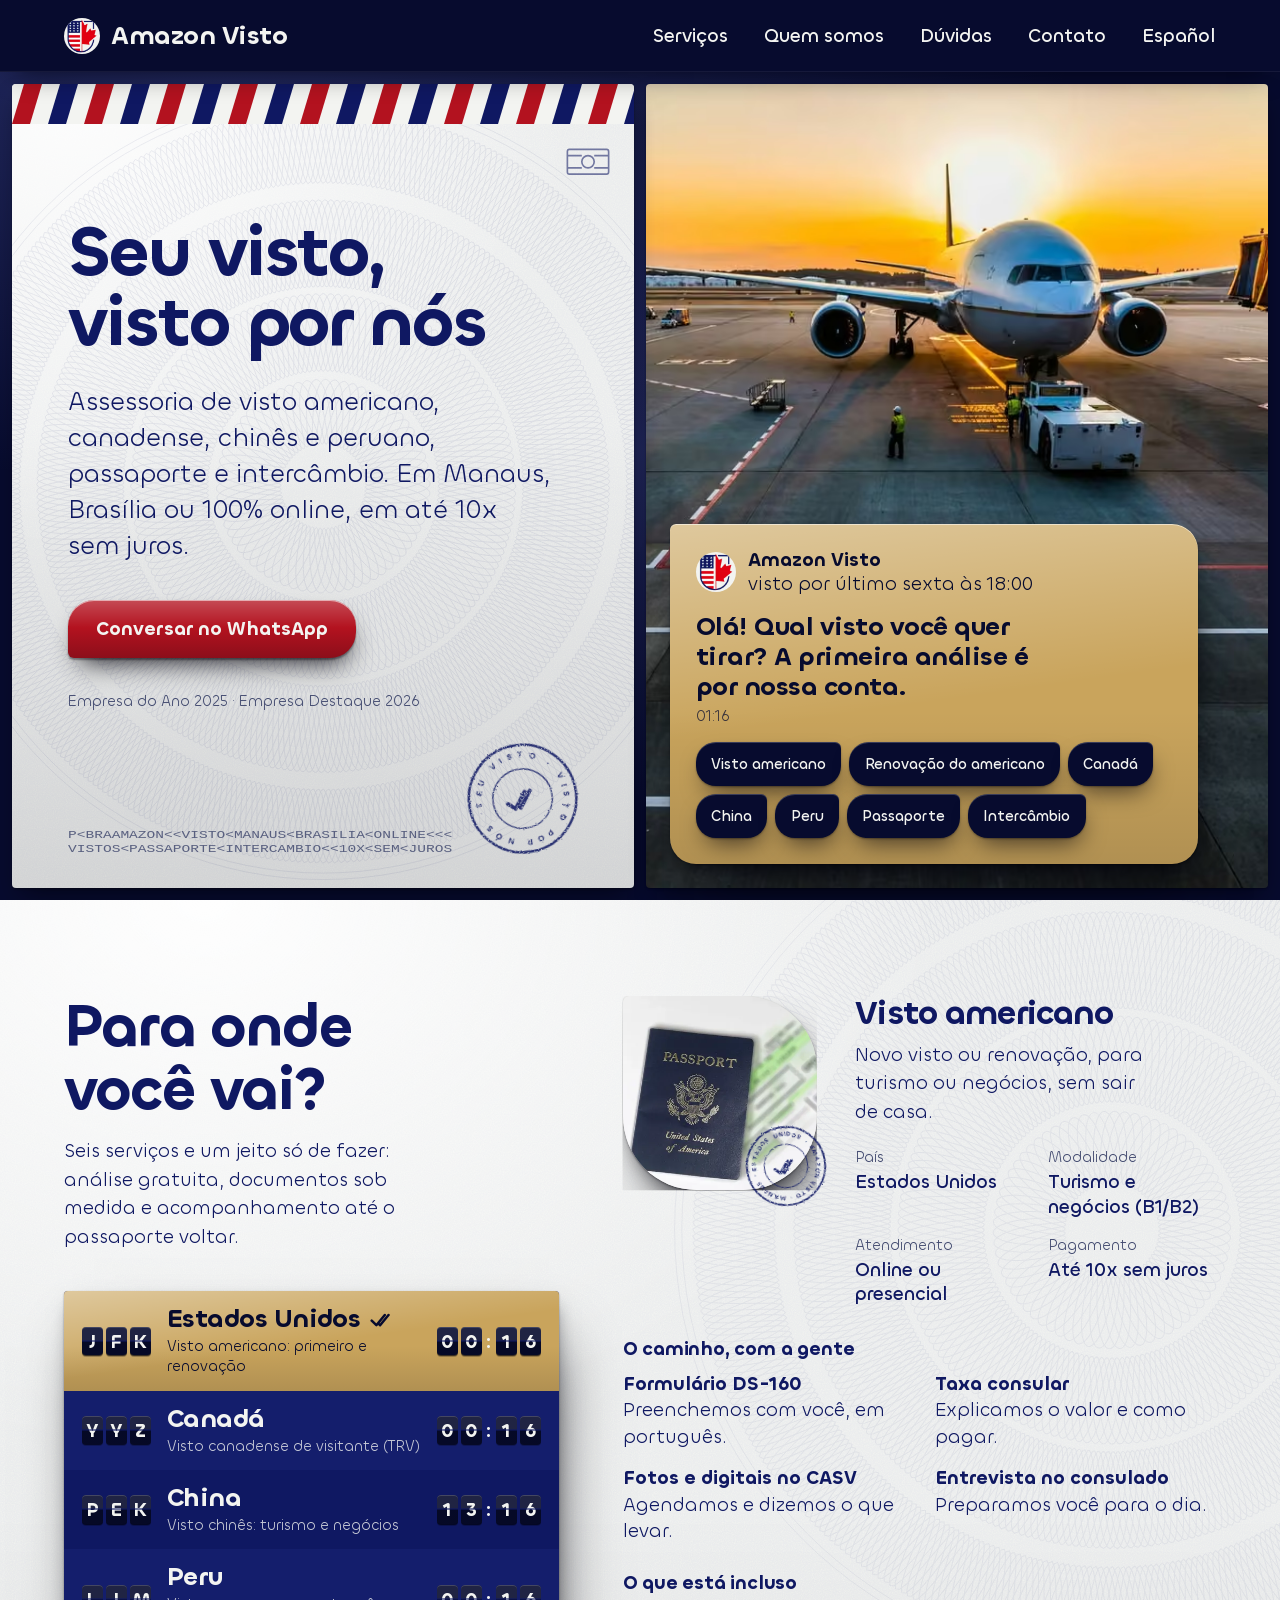
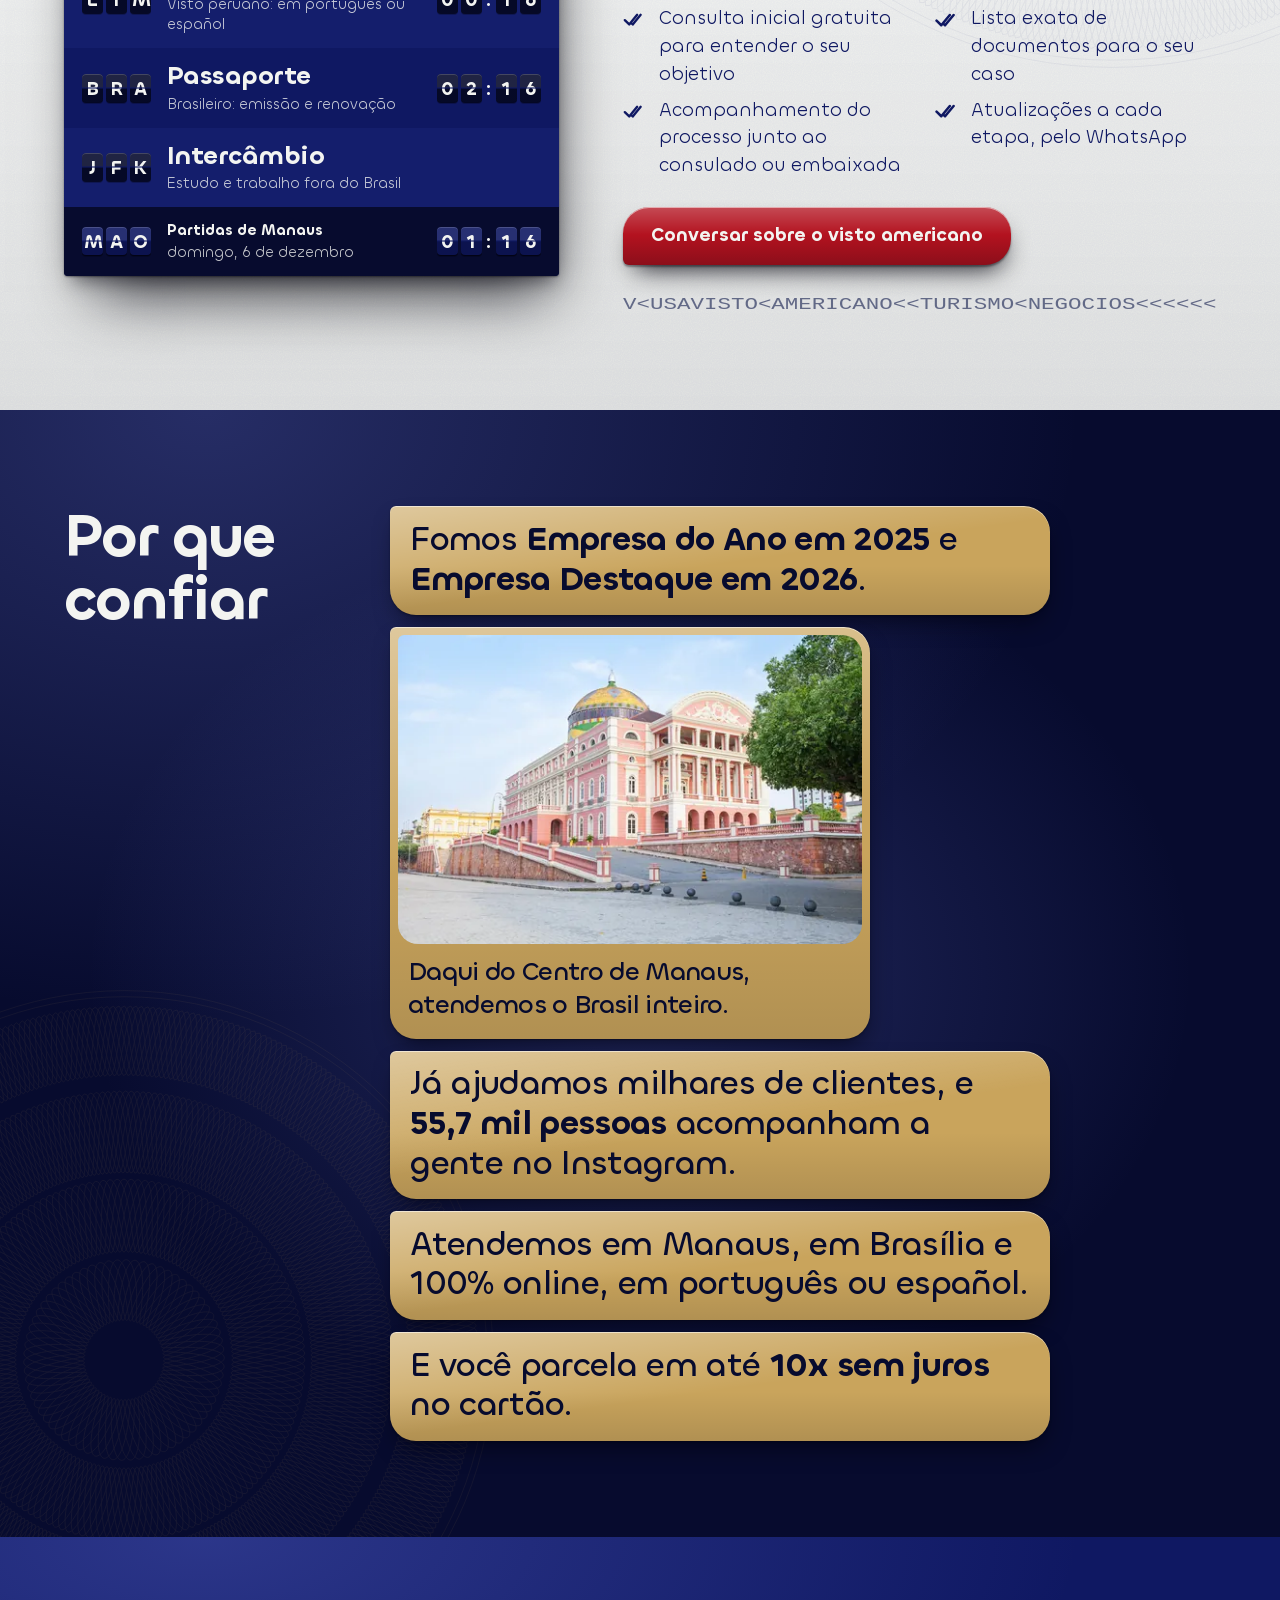
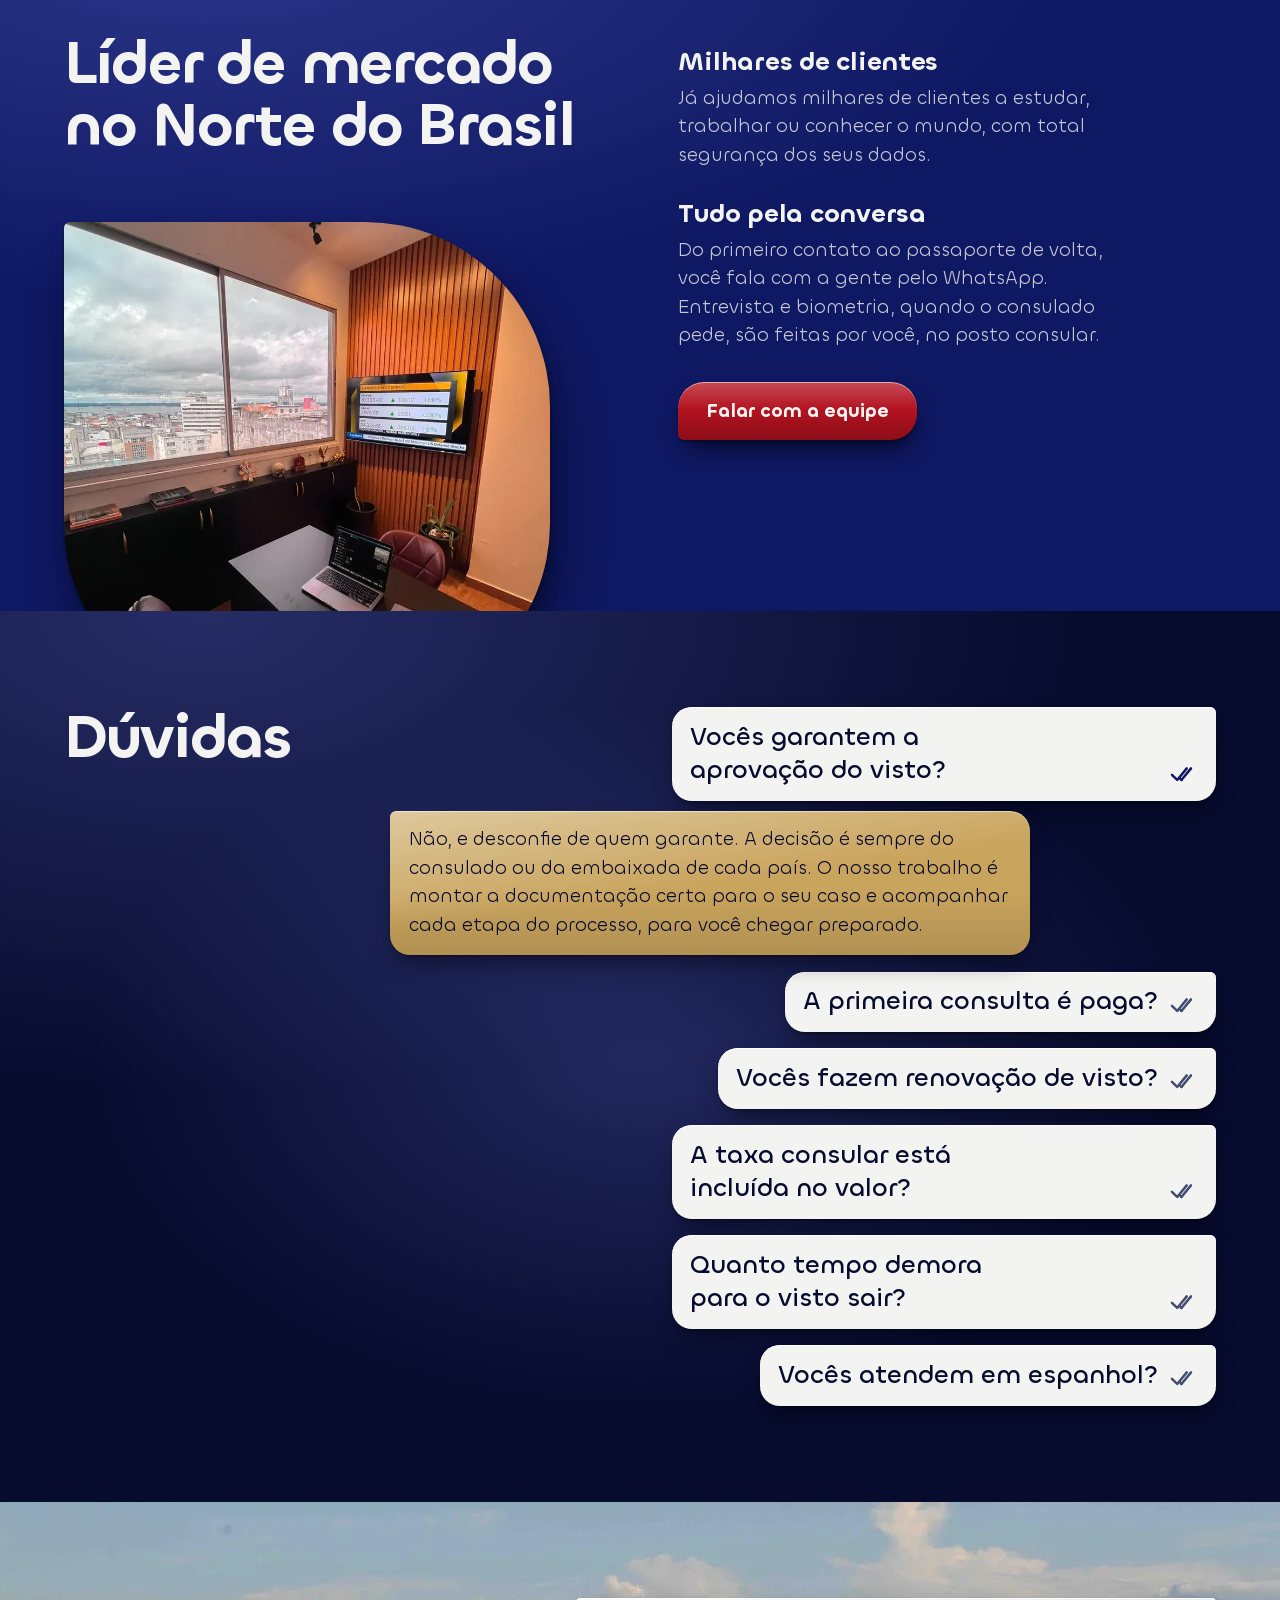
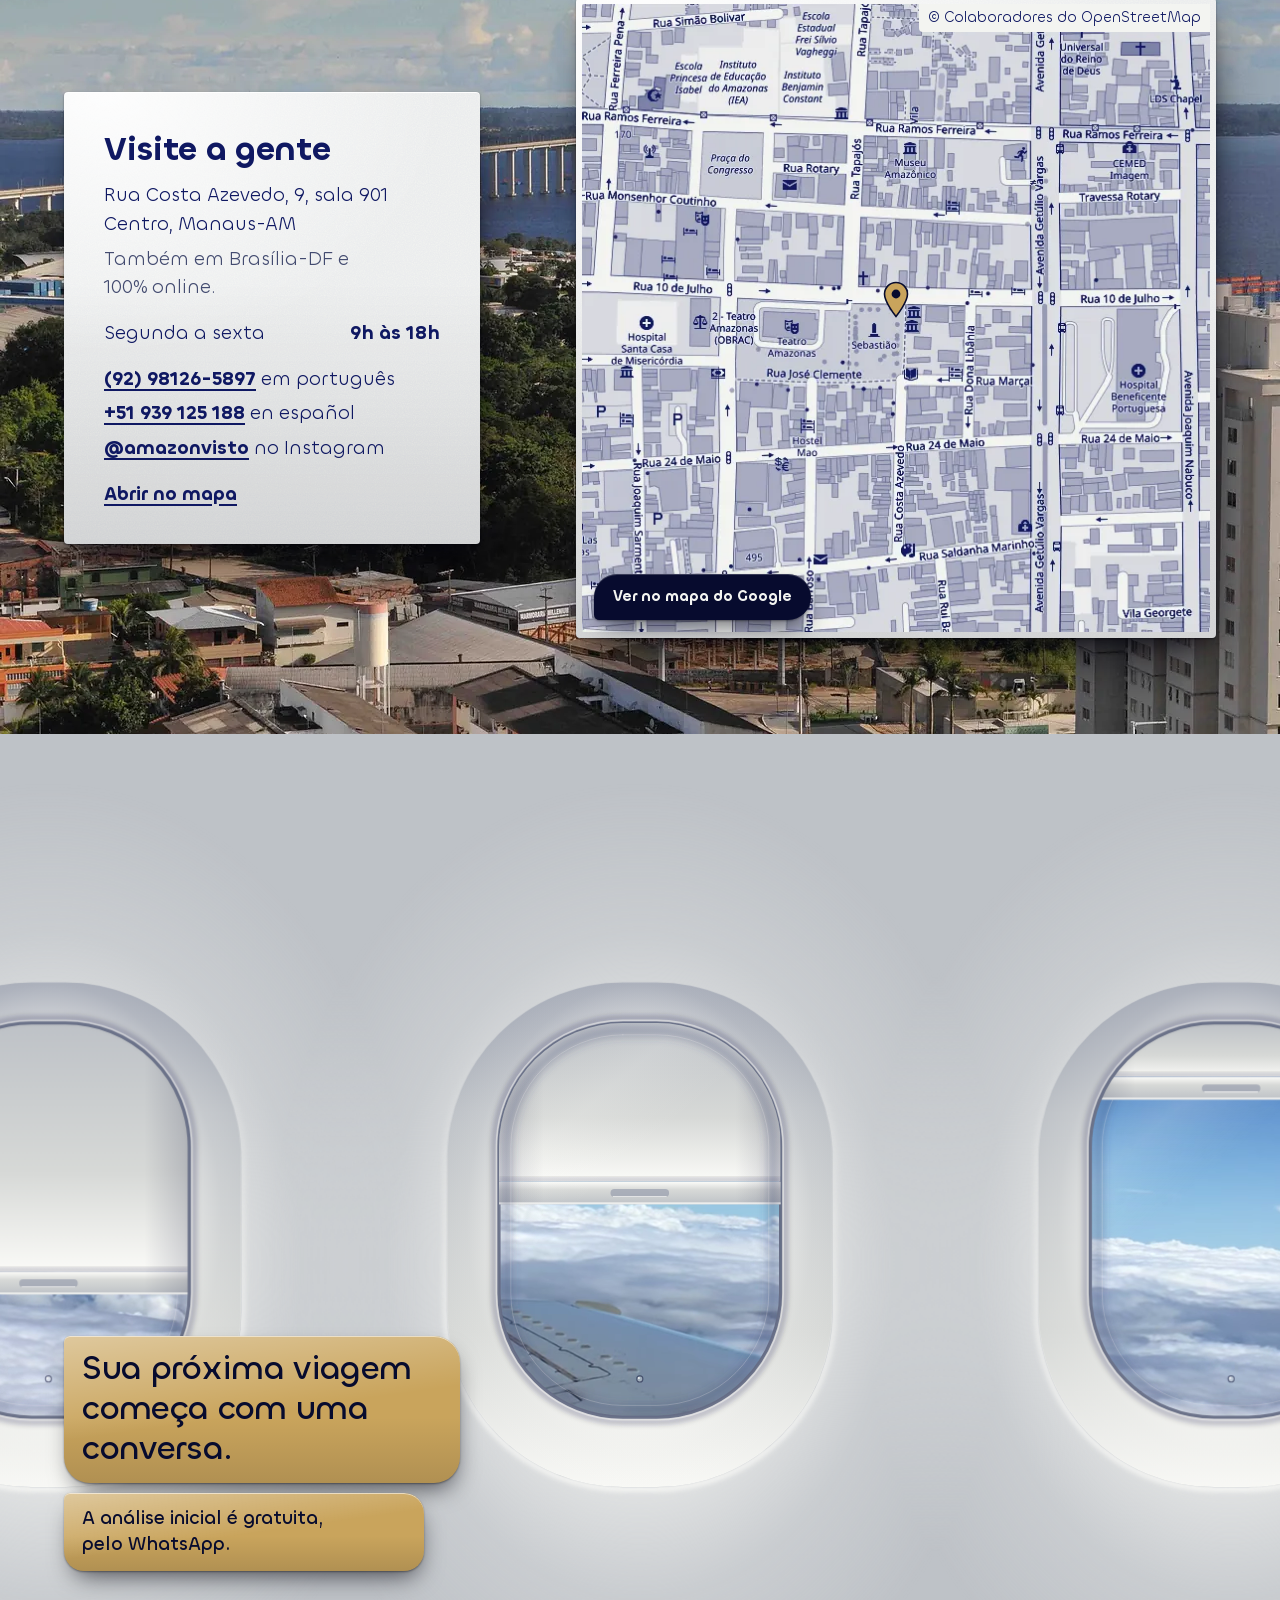
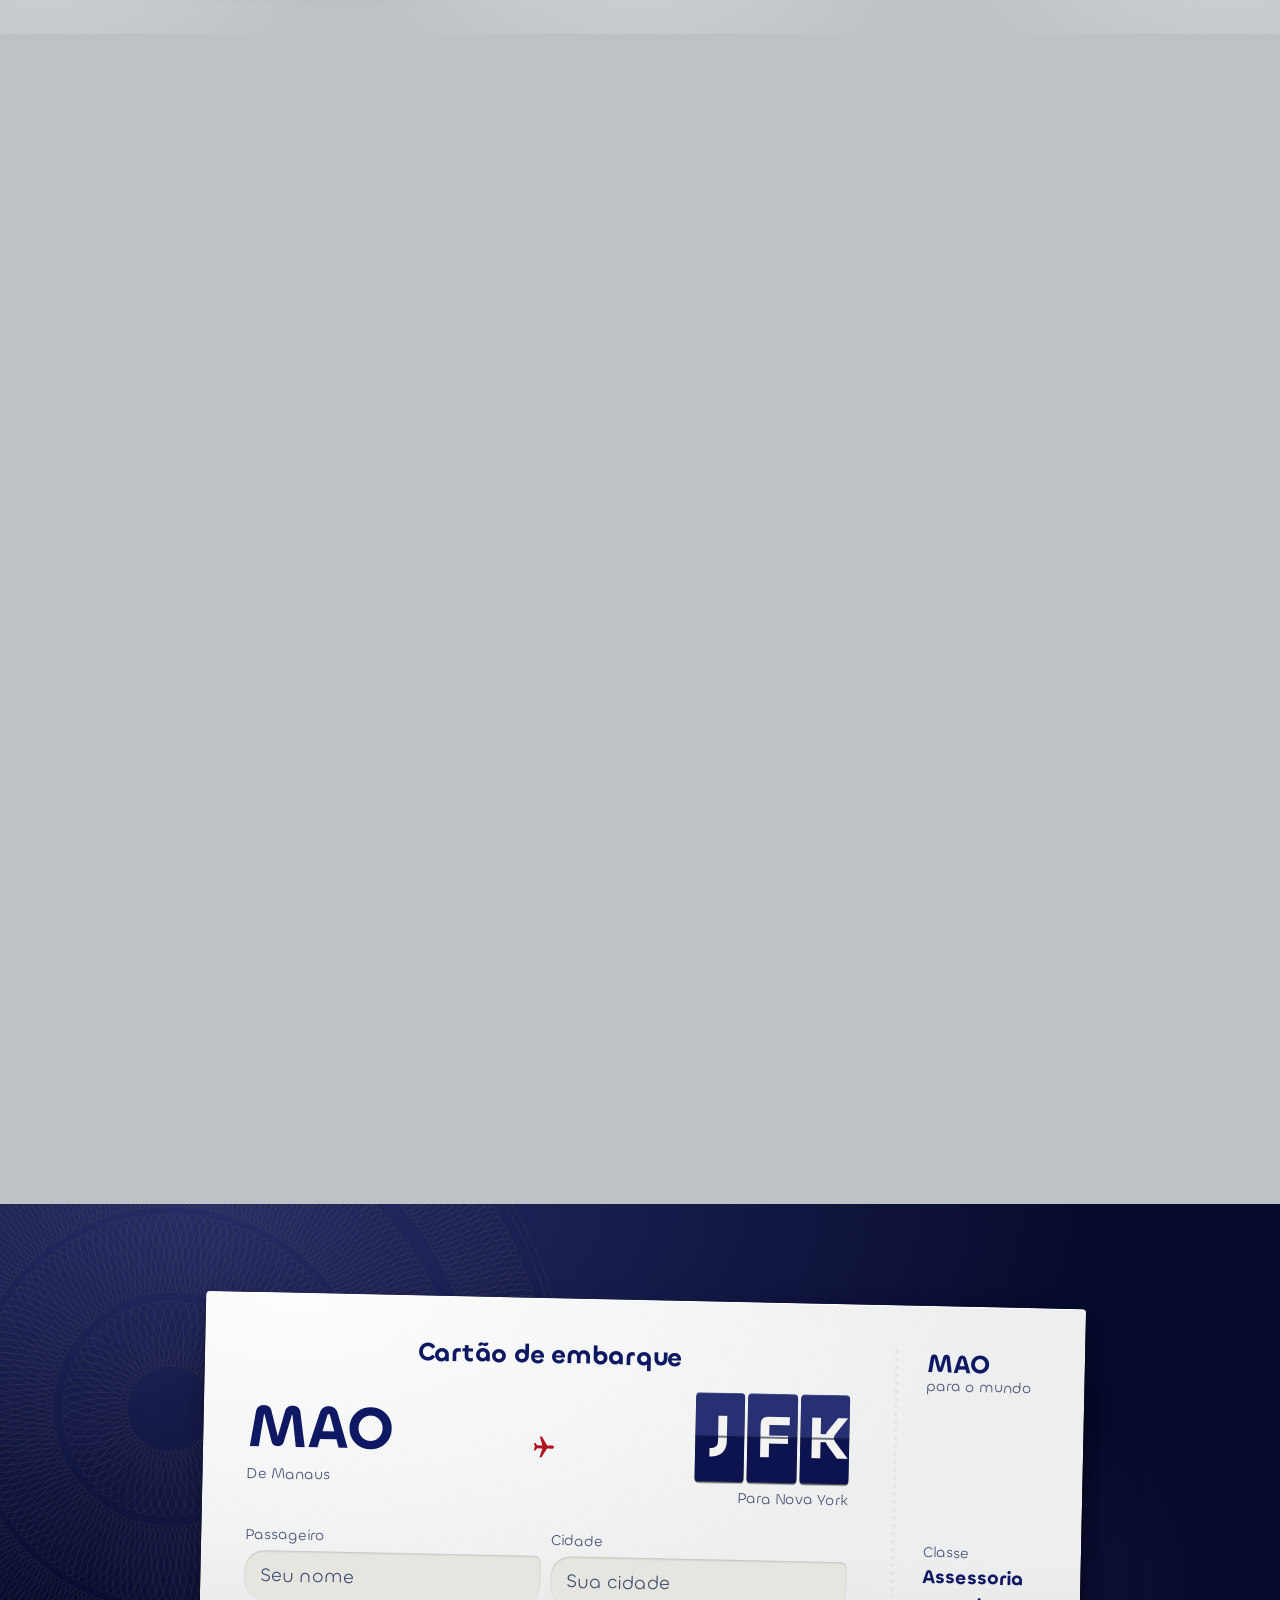
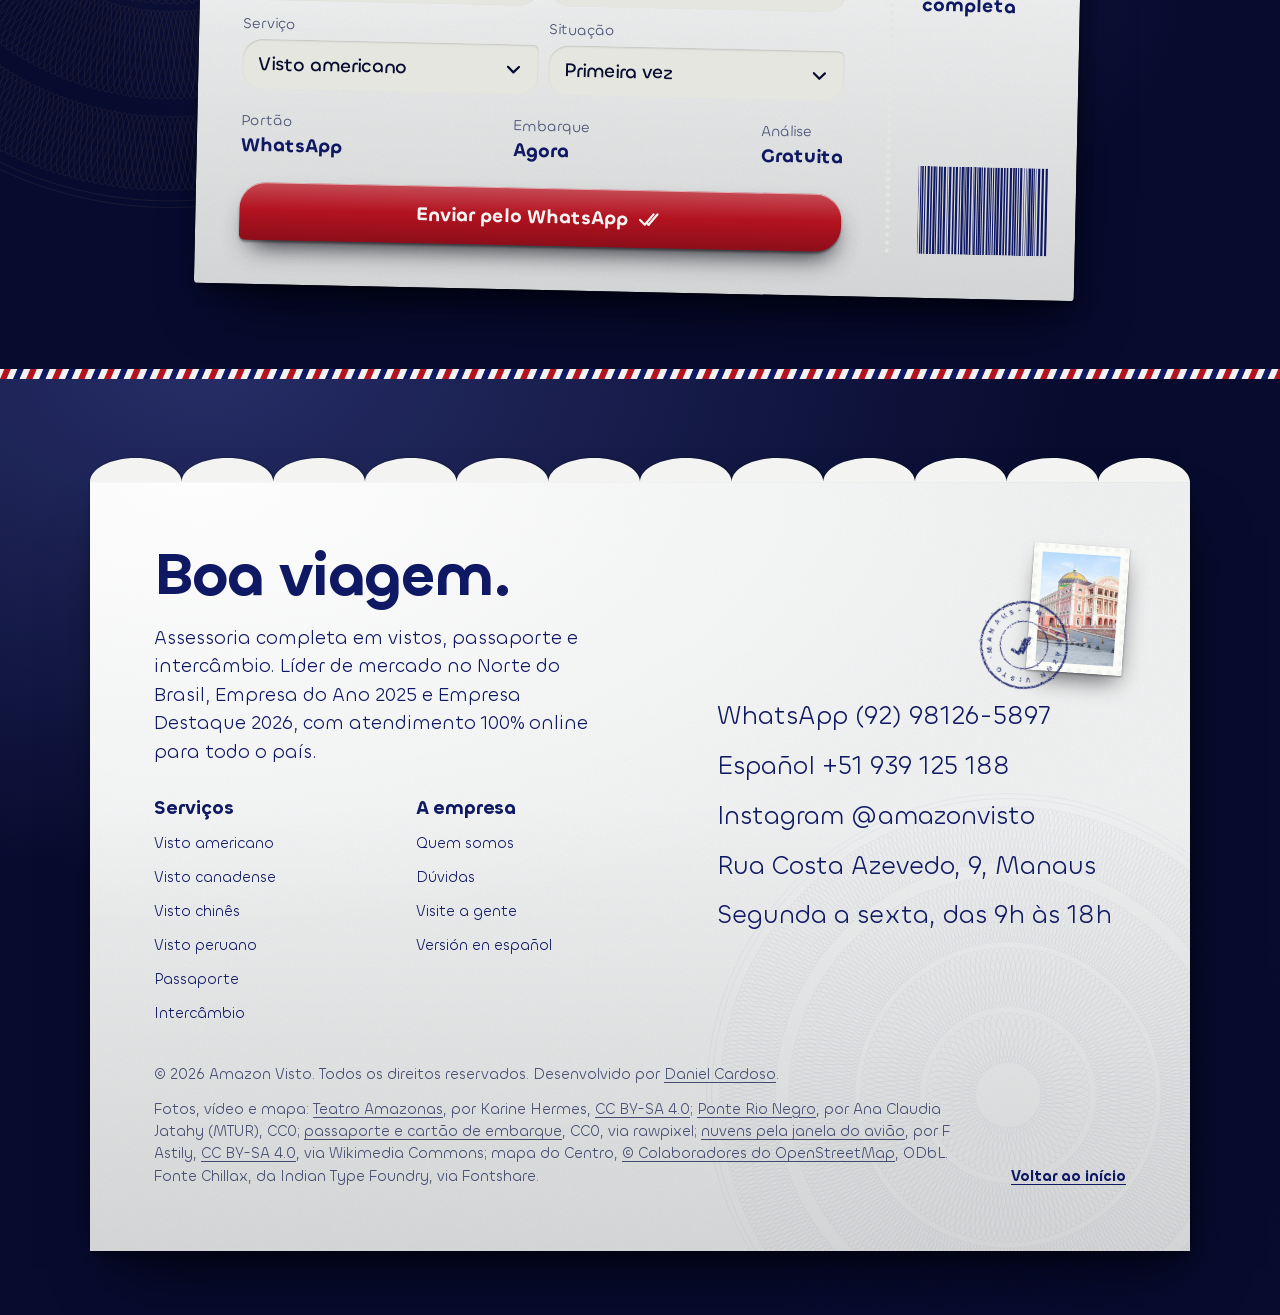
==== commit fb43e6fa: "Luz e sombra reforçadas, com poças de luz atrás dos papéis A mesma luminária, mais forte: sombras ma" ====
--- a/index.html
+++ b/index.html
@@ -47,7 +47,7 @@
   <link rel="preload" as="image" type="image/avif" imagesrcset="images/banner-640.avif 640w, images/banner-960.avif 960w, images/banner-1280.avif 1280w, images/banner-1600.avif 1600w, images/banner-1920.avif 1920w" imagesizes="(min-width: 1440px) 84vw, (min-width: 768px) 98vw, 150vw" fetchpriority="high" />
   <link rel="preload" href="fonts/chillax-600.woff2" as="font" type="font/woff2" crossorigin />
   <link rel="preload" href="fonts/chillax-400.woff2" as="font" type="font/woff2" crossorigin />
-  <link rel="stylesheet" href="css/style.css?v=207dc77c17" />
+  <link rel="stylesheet" href="css/style.css?v=132562c981" />
 
   <!-- Dados para o Google (busca local e mapa), os mesmos da página.
        TROCAR: o horário, quando a empresa confirmar (o mesmo do "Visite a
--- a/css/style.css
+++ b/css/style.css
@@ -105,18 +105,22 @@
      como uma luminária sobre a mesa. As sombras caem para baixo e um pouco
      para a direita, na cor da noite (não preto), em camadas: o contato,
      uma média e uma longa e macia. A quina de cima pega a luz. */
-  --sombra: 1 2 14;
-  --sombra-pousada: 0 1px 1px rgb(var(--sombra) / 0.32), 1px 6px 12px -4px rgb(var(--sombra) / 0.36), 5px 26px 44px -16px rgb(var(--sombra) / 0.6);
-  --sombra-acima: 0 1px 1px rgb(var(--sombra) / 0.24), 1px 8px 18px -8px rgb(var(--sombra) / 0.52);
-  --sombra-botao: 0 1px 1px rgb(var(--sombra) / 0.3), 1px 10px 22px -10px rgb(var(--sombra) / 0.75);
-  --quina-clara: inset 0 1px 0 rgb(255 255 255 / 0.75);
-  --quina-ouro: inset 0 1px 0 rgb(255 255 255 / 0.38);
-  --quina-escura: inset 0 1px 0 rgb(255 255 255 / 0.12);
-  --luz-papel: radial-gradient(130% 90% at 12% 0%, rgb(255 255 255 / 0.55), rgb(255 255 255 / 0) 60%), linear-gradient(180deg, rgb(255 255 255 / 0) 55%, rgb(var(--sombra) / 0.05)); /* taste-skill-ignore: a luz no papel (pedido: premium) */
-  --luz-mesa: radial-gradient(75% 60% at 18% 0%, rgb(255 255 255 / 0.7), rgb(255 255 255 / 0) 70%); /* taste-skill-ignore: a luz na mesa dos serviços */
-  --luz-noite: radial-gradient(90% 70% at 16% 0%, rgb(92 104 200 / 0.16), rgb(92 104 200 / 0) 70%); /* taste-skill-ignore: a luz no alto das seções escuras */
-  --brilho-ouro: linear-gradient(172deg, rgb(255 255 255 / 0.22), rgb(255 255 255 / 0) 52%); /* taste-skill-ignore: o brilho acetinado do dourado */
-  --brilho-botao: linear-gradient(180deg, rgb(255 255 255 / 0.12), rgb(255 255 255 / 0) 50%, rgb(var(--sombra) / 0.1)); /* taste-skill-ignore: o volume do botão */
+  --sombra: 0 1 10;
+  --sombra-pousada: 0 1px 2px rgb(var(--sombra) / 0.42), 2px 10px 18px -6px rgb(var(--sombra) / 0.5), 10px 36px 60px -20px rgb(var(--sombra) / 0.78);
+  --sombra-acima: 0 1px 2px rgb(var(--sombra) / 0.36), 2px 12px 24px -8px rgb(var(--sombra) / 0.66);
+  --sombra-botao: 0 2px 2px rgb(var(--sombra) / 0.38), 2px 14px 26px -10px rgb(var(--sombra) / 0.88);
+  --quina-clara: inset 0 1px 0 rgb(255 255 255 / 0.95);
+  --quina-ouro: inset 0 1px 0 rgb(255 255 255 / 0.55);
+  --quina-escura: inset 0 1px 0 rgb(255 255 255 / 0.2);
+  --luz-papel: radial-gradient(140% 100% at 10% 0%, rgb(255 255 255 / 0.9), rgb(255 255 255 / 0) 58%), linear-gradient(180deg, rgb(255 255 255 / 0) 42%, rgb(var(--sombra) / 0.11)); /* taste-skill-ignore: a luz no papel: o clarão da luminária em cima e o pé na sombra (pedido: luz e sombra bem visíveis) */
+  --luz-mesa: radial-gradient(80% 70% at 16% 0%, rgb(255 255 255 / 0.95), rgb(255 255 255 / 0) 72%), linear-gradient(180deg, rgb(255 255 255 / 0) 55%, rgb(var(--sombra) / 0.07)); /* taste-skill-ignore: a luz na mesa dos serviços (pedido: luz e sombra bem visíveis) */
+  --luz-noite: radial-gradient(95% 75% at 16% 0%, rgb(110 124 230 / 0.3), rgb(110 124 230 / 0) 72%); /* taste-skill-ignore: a luz no alto das seções escuras (pedido: luz e sombra bem visíveis) */
+  /* A poça da luminária na mesa escura, atrás do papel: é contra ela que a
+     sombra do papel aparece. Cada seção diz onde o papel está (--poca-x,
+     --poca-y) e o tamanho dela (--poca-l, --poca-a). */
+  --poca: radial-gradient(var(--poca-l, 60%) var(--poca-a, 55%) at var(--poca-x, 50%) var(--poca-y, 50%), rgb(110 124 230 / 0.26), rgb(110 124 230 / 0) 72%); /* taste-skill-ignore: a poça de luz atrás do papel (pedido: luz e sombra bem visíveis) */
+  --brilho-ouro: linear-gradient(172deg, rgb(255 255 255 / 0.4), rgb(255 255 255 / 0) 52%), linear-gradient(180deg, rgb(255 255 255 / 0) 55%, rgb(var(--sombra) / 0.12)); /* taste-skill-ignore: o dourado acetinado, com volume (pedido: luz e sombra bem visíveis) */
+  --brilho-botao: linear-gradient(180deg, rgb(255 255 255 / 0.24), rgb(255 255 255 / 0) 48%, rgb(var(--sombra) / 0.22)); /* taste-skill-ignore: o volume do botão (pedido: luz e sombra bem visíveis) */
 
   /* Movimento */
   --ease-out: cubic-bezier(0.22, 1, 0.36, 1);
@@ -2972,14 +2976,52 @@
   box-shadow: inset 0 -1px 0 rgb(255 255 255 / 0.06), 0 12px 30px -16px rgb(var(--sombra) / 0.9); /* taste-skill-ignore: a barra flutua de verdade */
 }
 
-/* As seções escuras recebem um pouco da luz no alto. */
+/* As seções escuras recebem a luz no alto e, atrás do papel, a poça da
+   luminária, contra a qual a sombra do papel aparece. */
 .capa,
 .provas,
 .sobre,
 .duvidas,
 .embarque-secao,
 .rodape {
+  background-image: var(--luz-noite), var(--poca);
+}
+
+.sobre {
   background-image: var(--luz-noite);
+}
+
+/* Onde fica o papel em cada seção: a capa (a página do passaporte, à
+   esquerda no computador), as falas, as perguntas, o cartão de embarque e
+   o postal. */
+.capa {
+  --poca-x: 32%;
+  --poca-y: 58%;
+  --poca-l: 70%;
+  --poca-a: 70%;
+  overflow: clip; /* a sombra dos papéis da capa não escorre para a mesa dos serviços */
+}
+
+.provas {
+  --poca-x: 55%;
+  --poca-y: 55%;
+}
+
+.duvidas {
+  --poca-x: 68%;
+  --poca-y: 55%;
+}
+
+.embarque-secao {
+  --poca-y: 52%;
+  --poca-l: 58%;
+  --poca-a: 60%;
+}
+
+.rodape {
+  --poca-y: 60%;
+  --poca-l: 70%;
+  --poca-a: 65%;
 }
 
 /* ==========================================================================
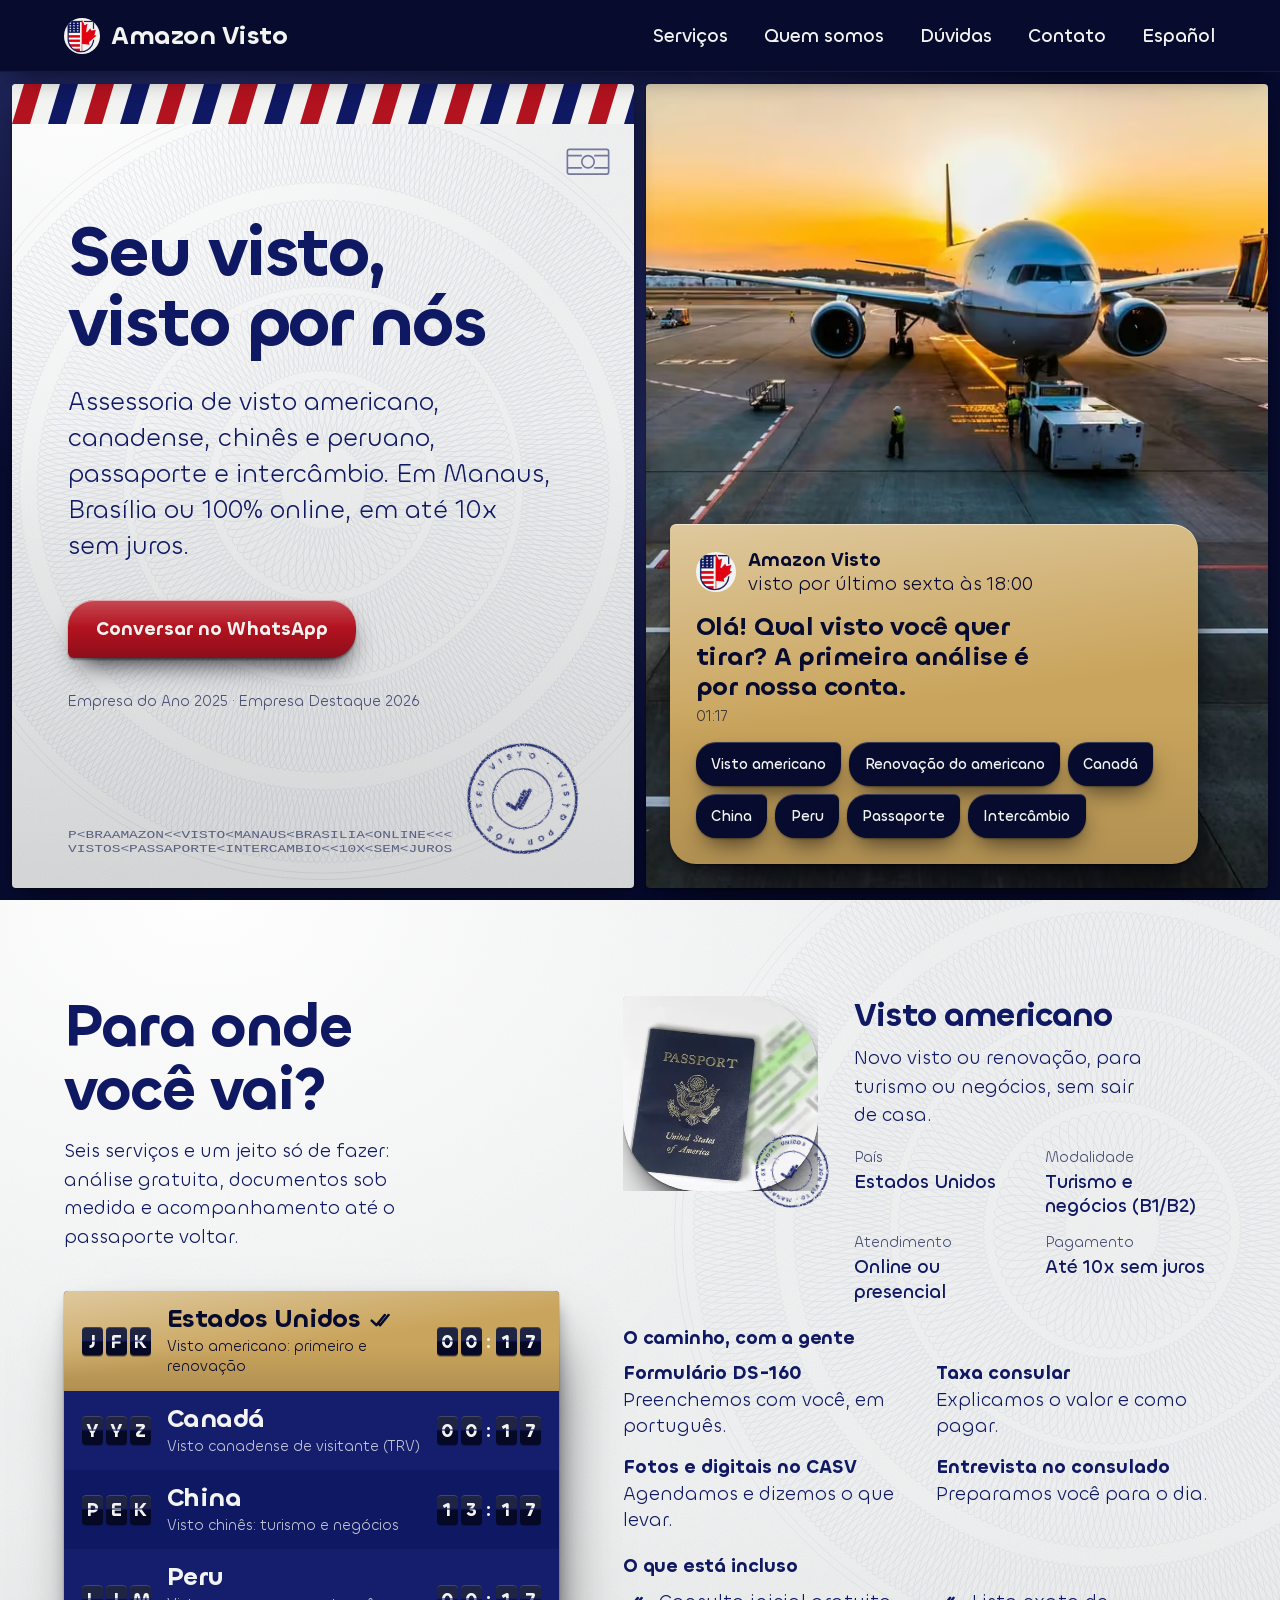
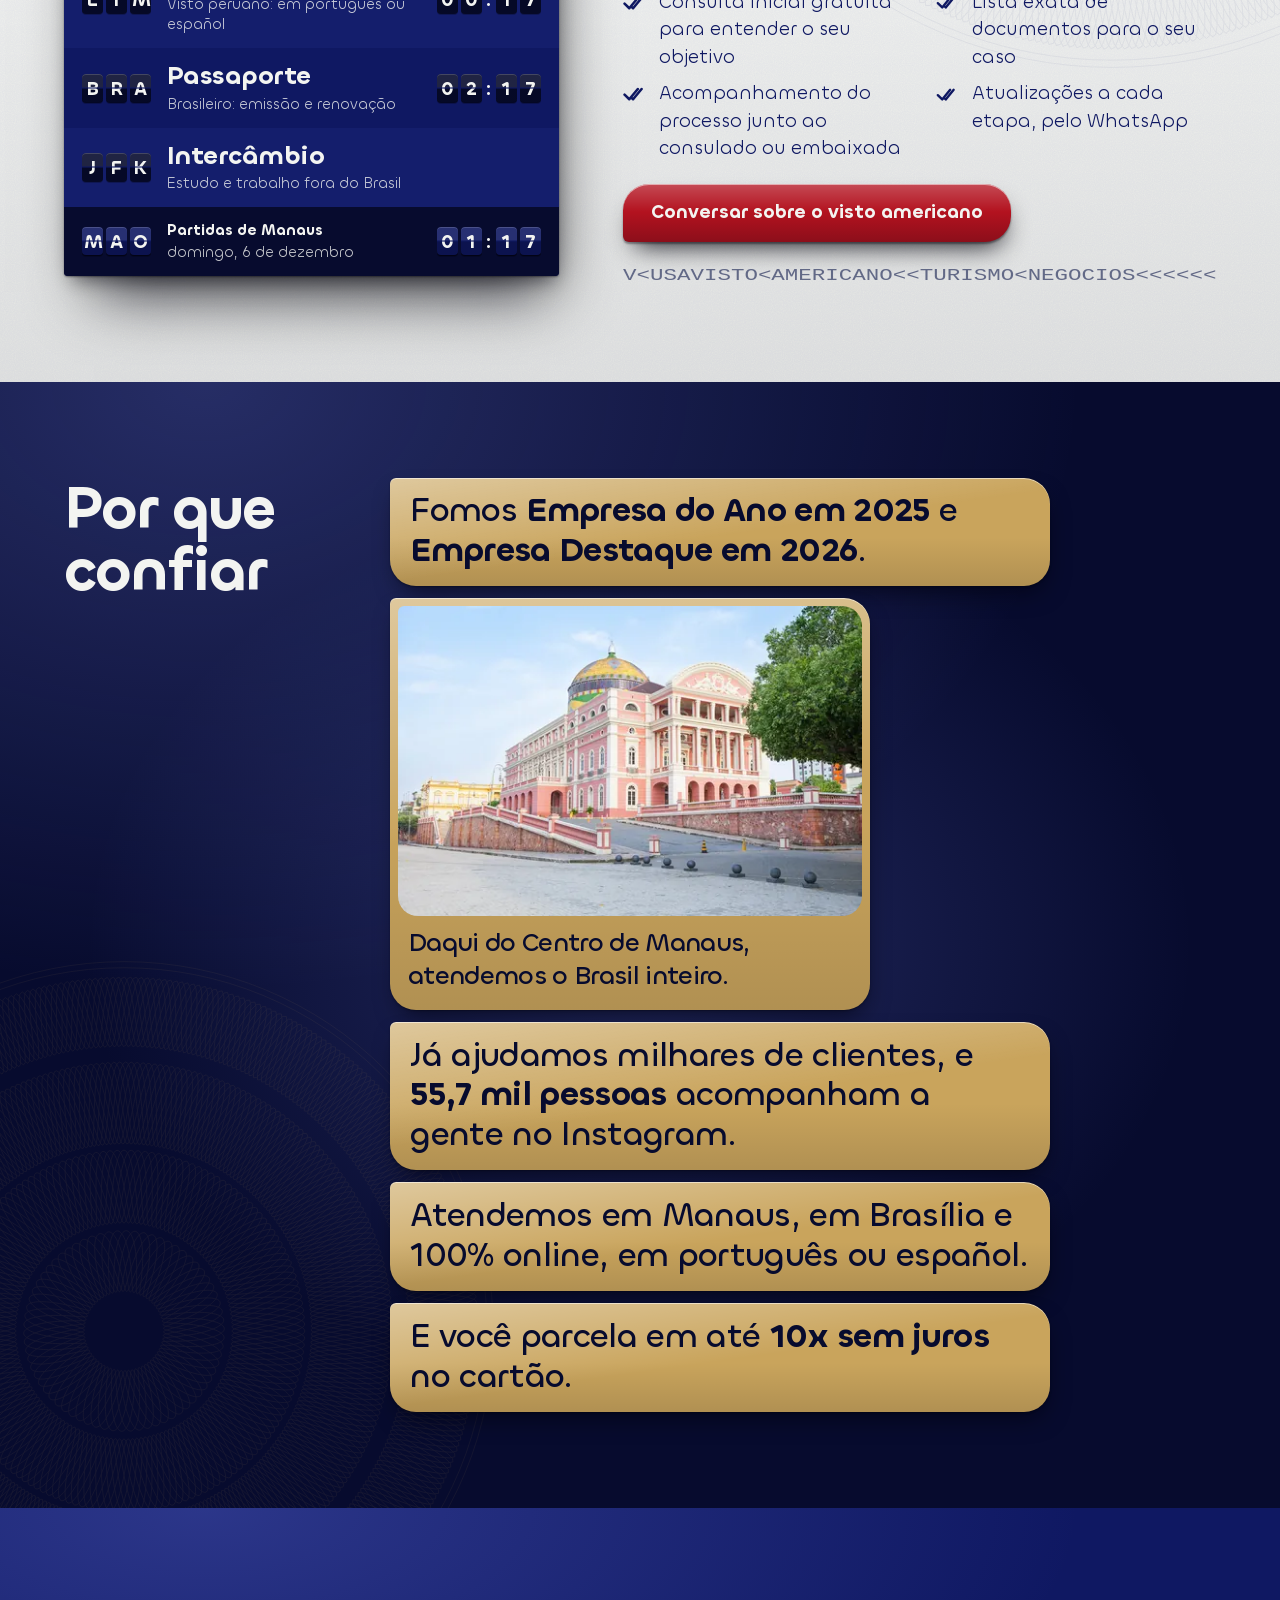
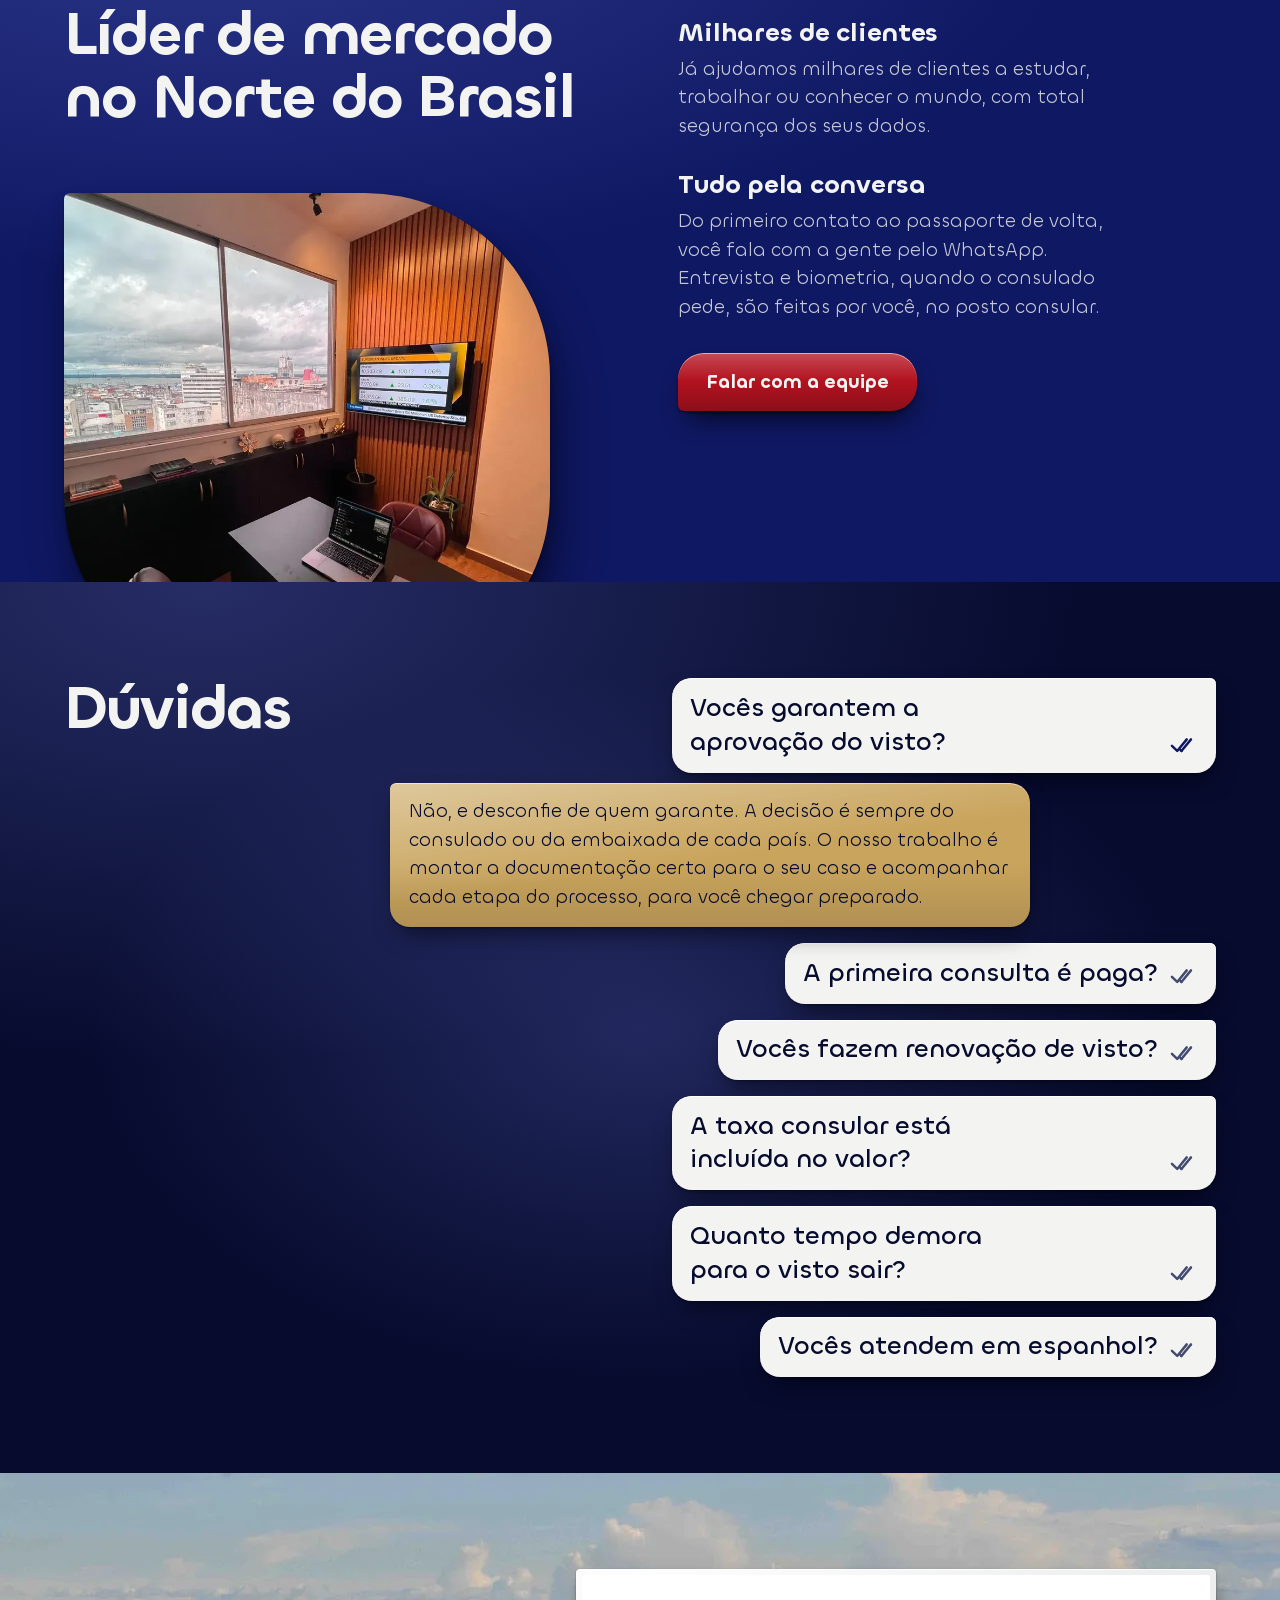
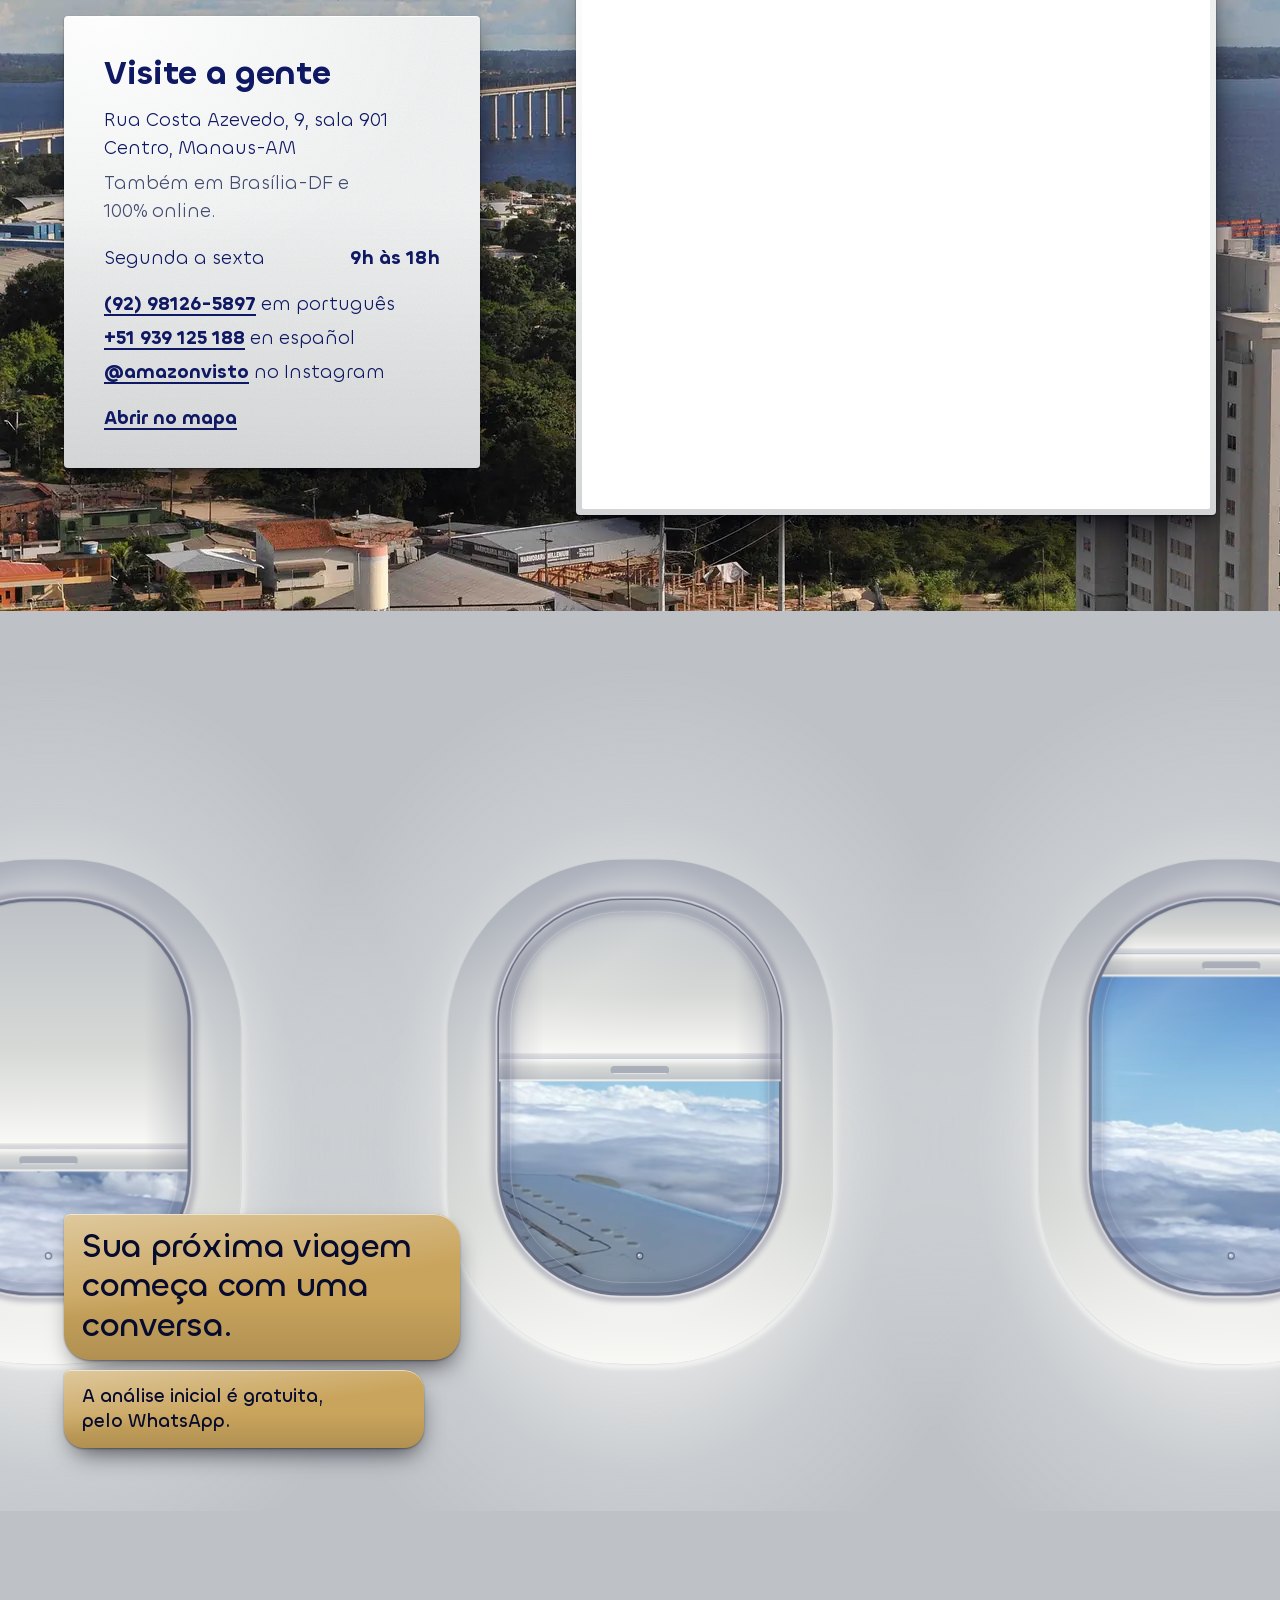
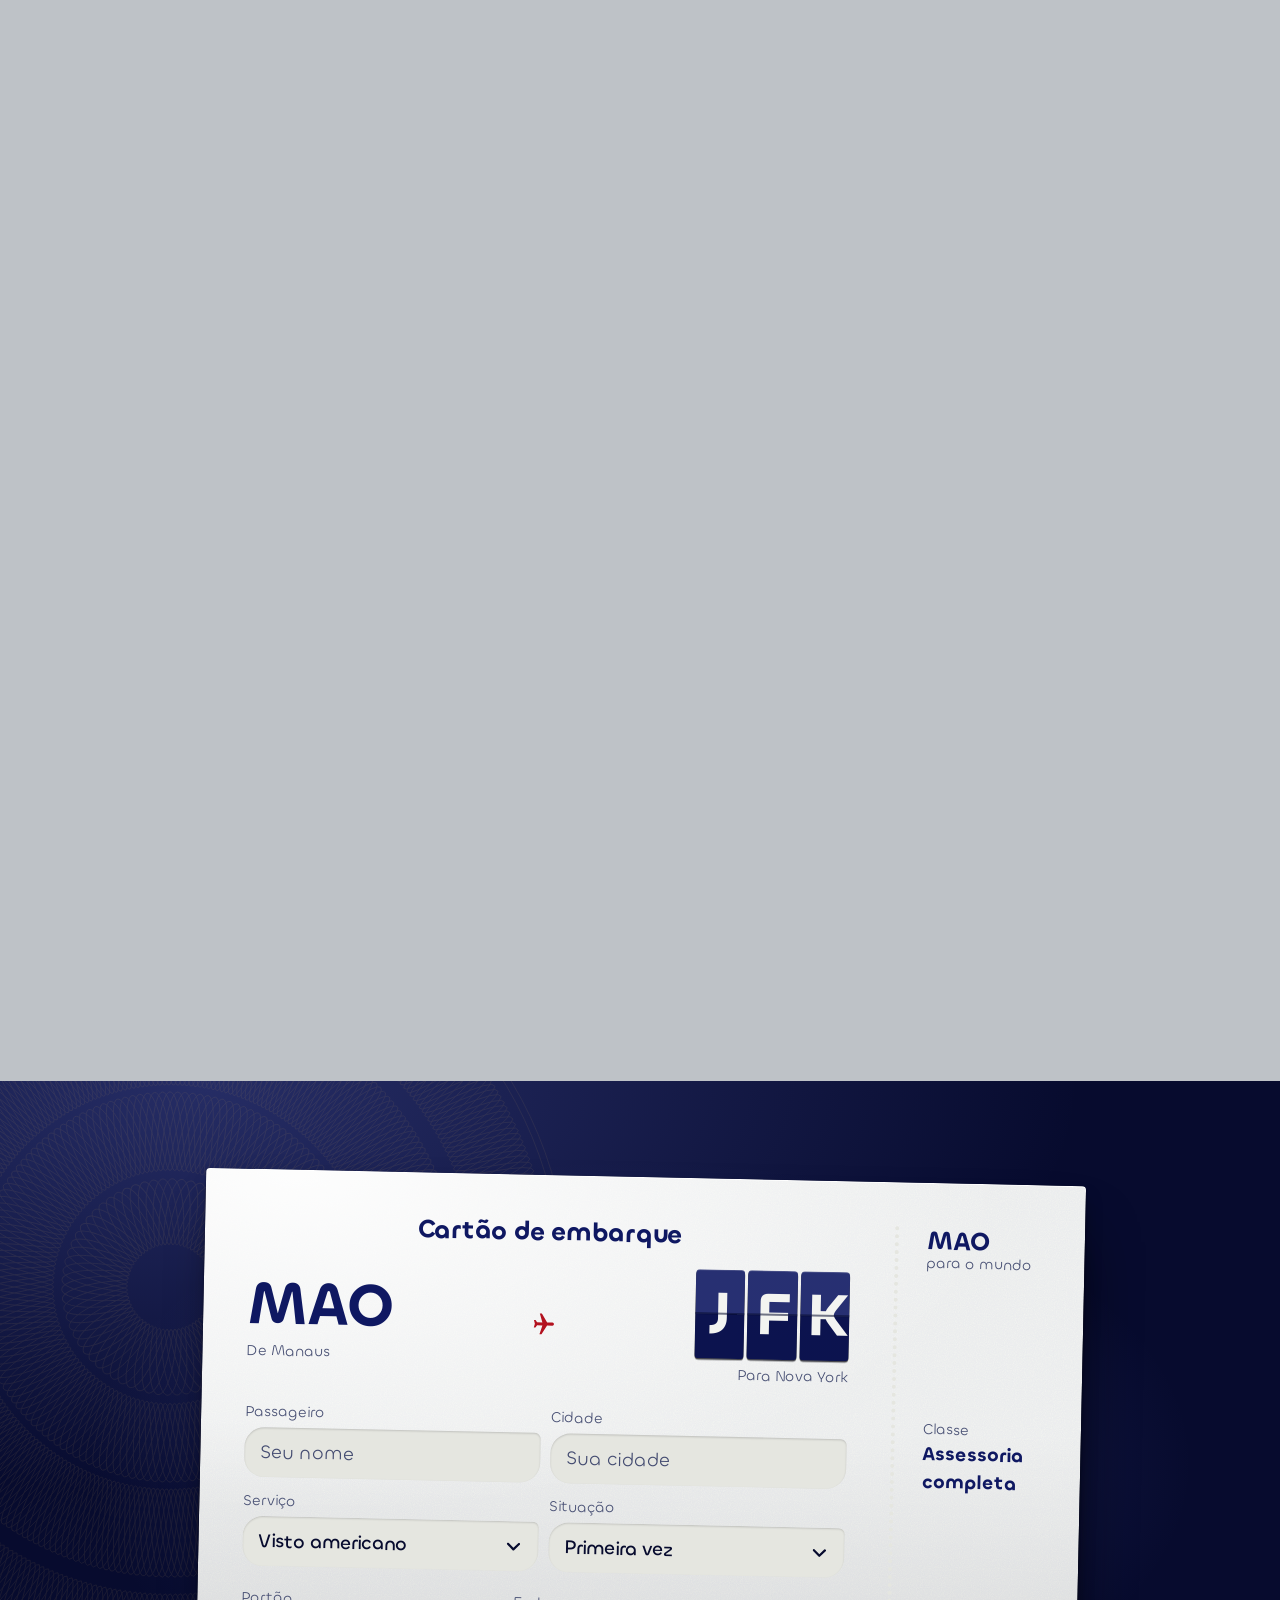
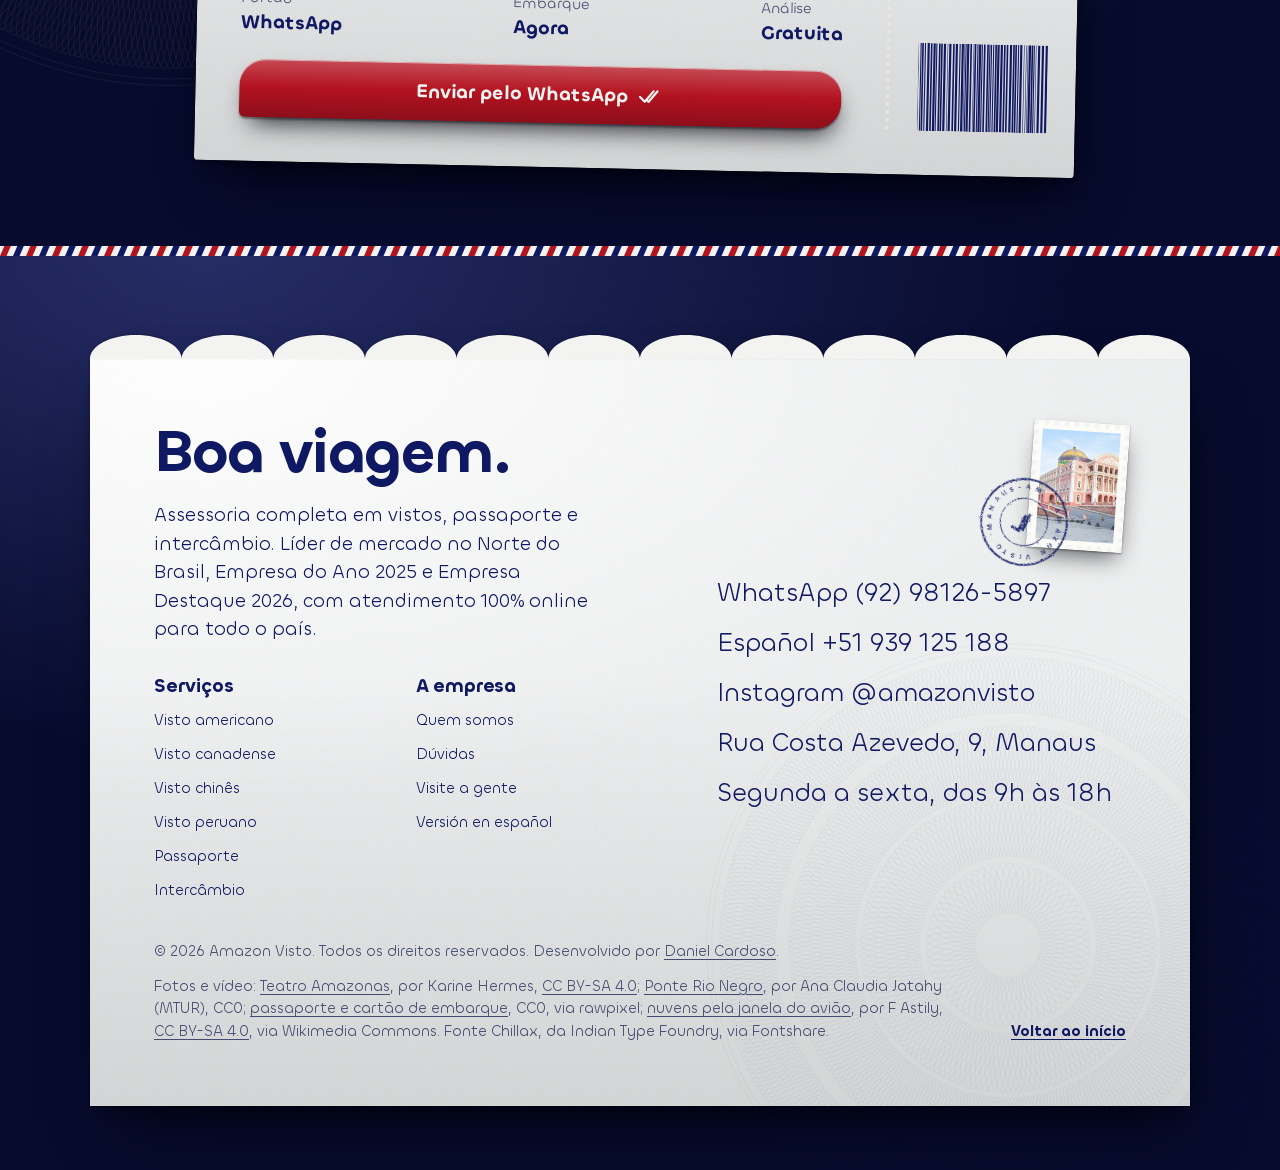
==== commit 2104c875: "Mapa do Google de volta e serviços lado a lado, sem pular Mapa: volta o Google Maps interativo no "V" ====
--- a/index.html
+++ b/index.html
@@ -47,7 +47,7 @@
   <link rel="preload" as="image" type="image/avif" imagesrcset="images/banner-640.avif 640w, images/banner-960.avif 960w, images/banner-1280.avif 1280w, images/banner-1600.avif 1600w, images/banner-1920.avif 1920w" imagesizes="(min-width: 1440px) 84vw, (min-width: 768px) 98vw, 150vw" fetchpriority="high" />
   <link rel="preload" href="fonts/chillax-600.woff2" as="font" type="font/woff2" crossorigin />
   <link rel="preload" href="fonts/chillax-400.woff2" as="font" type="font/woff2" crossorigin />
-  <link rel="stylesheet" href="css/style.css?v=132562c981" />
+  <link rel="stylesheet" href="css/style.css?v=259ab01adc" />
 
   <!-- Dados para o Google (busca local e mapa), os mesmos da página.
        TROCAR: o horário, quando a empresa confirmar (o mesmo do "Visite a
@@ -379,7 +379,7 @@
         <article class="ficha" id="visto-americano" aria-labelledby="titulo-visto-americano">
           <div class="ficha__visual">
             <figure class="ficha__foto obturador" style="--foco: 0% 50%">
-              <img src="assets/passport-boarding-pass-800.webp" srcset="assets/passport-boarding-pass-480.webp 480w, assets/passport-boarding-pass-800.webp 800w, assets/passport-boarding-pass-1024.webp 1024w" sizes="(min-width: 1024px) 21vw, (min-width: 768px) 40vw, 90vw" alt="Passaporte e cartão de embarque sobre a mesa" width="1024" height="773" loading="lazy" />
+              <img src="assets/passport-boarding-pass-800.webp" srcset="assets/passport-boarding-pass-480.webp 480w, assets/passport-boarding-pass-800.webp 800w, assets/passport-boarding-pass-1024.webp 1024w" sizes="(min-width: 1280px) 21vw, (min-width: 640px) 30vw, 66vw" alt="Passaporte e cartão de embarque sobre a mesa" width="1024" height="773" loading="lazy" />
             </figure>
             <svg class="carimbo ficha__carimbo" viewBox="0 0 120 120" aria-hidden="true" focusable="false"><defs><path id="anel-visto-americano" d="M 17,60 a 43,43 0 1,1 86,0 a 43,43 0 1,1 -86,0" /></defs><circle cx="60" cy="60" r="56" /><circle cx="60" cy="60" r="31" /><text><textPath href="#anel-visto-americano" textLength="266" lengthAdjust="spacing">ESTADOS UNIDOS · AMAZON VISTO · MANAUS ·</textPath></text><use href="#visto" x="41" y="49" width="38" height="24" /></svg>
           </div>
@@ -421,7 +421,7 @@
         <article class="ficha" id="visto-canadense" aria-labelledby="titulo-visto-canadense">
           <div class="ficha__visual">
             <figure class="ficha__foto">
-              <img src="images/produto-2-800.webp" srcset="images/produto-2-480.webp 480w, images/produto-2-800.webp 800w" sizes="(min-width: 1024px) 21vw, (min-width: 768px) 40vw, 90vw" alt="Toronto ao entardecer, com a CN Tower" width="800" height="800" loading="lazy" />
+              <img src="images/produto-2-800.webp" srcset="images/produto-2-480.webp 480w, images/produto-2-800.webp 800w" sizes="(min-width: 1280px) 21vw, (min-width: 640px) 30vw, 66vw" alt="Toronto ao entardecer, com a CN Tower" width="800" height="800" loading="lazy" />
             </figure>
             <svg class="carimbo ficha__carimbo" viewBox="0 0 120 120" aria-hidden="true" focusable="false"><defs><path id="anel-visto-canadense" d="M 17,60 a 43,43 0 1,1 86,0 a 43,43 0 1,1 -86,0" /></defs><circle cx="60" cy="60" r="56" /><circle cx="60" cy="60" r="31" /><text><textPath href="#anel-visto-canadense" textLength="266" lengthAdjust="spacing">CANADÁ · AMAZON VISTO · MANAUS ·</textPath></text><use href="#visto" x="41" y="49" width="38" height="24" /></svg>
           </div>
@@ -455,7 +455,7 @@
         <article class="ficha" id="visto-chines" aria-labelledby="titulo-visto-chines">
           <div class="ficha__visual">
             <figure class="ficha__foto">
-              <img src="images/produto-3-800.webp" srcset="images/produto-3-480.webp 480w, images/produto-3-800.webp 800w" sizes="(min-width: 1024px) 21vw, (min-width: 768px) 40vw, 90vw" alt="A Grande Muralha da China entre montanhas" width="800" height="800" loading="lazy" />
+              <img src="images/produto-3-800.webp" srcset="images/produto-3-480.webp 480w, images/produto-3-800.webp 800w" sizes="(min-width: 1280px) 21vw, (min-width: 640px) 30vw, 66vw" alt="A Grande Muralha da China entre montanhas" width="800" height="800" loading="lazy" />
             </figure>
             <svg class="carimbo ficha__carimbo" viewBox="0 0 120 120" aria-hidden="true" focusable="false"><defs><path id="anel-visto-chines" d="M 17,60 a 43,43 0 1,1 86,0 a 43,43 0 1,1 -86,0" /></defs><circle cx="60" cy="60" r="56" /><circle cx="60" cy="60" r="31" /><text><textPath href="#anel-visto-chines" textLength="266" lengthAdjust="spacing">CHINA · AMAZON VISTO · MANAUS ·</textPath></text><use href="#visto" x="41" y="49" width="38" height="24" /></svg>
           </div>
@@ -489,7 +489,7 @@
         <article class="ficha" id="visto-peruano" aria-labelledby="titulo-visto-peruano">
           <div class="ficha__visual">
             <figure class="ficha__foto">
-              <img src="images/produto-4-800.webp" srcset="images/produto-4-480.webp 480w, images/produto-4-800.webp 800w" sizes="(min-width: 1024px) 21vw, (min-width: 768px) 40vw, 90vw" alt="Machu Picchu, no Peru, entre as montanhas" width="800" height="800" loading="lazy" />
+              <img src="images/produto-4-800.webp" srcset="images/produto-4-480.webp 480w, images/produto-4-800.webp 800w" sizes="(min-width: 1280px) 21vw, (min-width: 640px) 30vw, 66vw" alt="Machu Picchu, no Peru, entre as montanhas" width="800" height="800" loading="lazy" />
             </figure>
             <svg class="carimbo ficha__carimbo" viewBox="0 0 120 120" aria-hidden="true" focusable="false"><defs><path id="anel-visto-peruano" d="M 17,60 a 43,43 0 1,1 86,0 a 43,43 0 1,1 -86,0" /></defs><circle cx="60" cy="60" r="56" /><circle cx="60" cy="60" r="31" /><text><textPath href="#anel-visto-peruano" textLength="266" lengthAdjust="spacing">PERU · AMAZON VISTO · MANAUS ·</textPath></text><use href="#visto" x="41" y="49" width="38" height="24" /></svg>
           </div>
@@ -523,7 +523,7 @@
         <article class="ficha" id="passaporte-brasileiro" aria-labelledby="titulo-passaporte-brasileiro">
           <div class="ficha__visual">
             <figure class="ficha__foto">
-              <img src="images/produto-5-800.webp" srcset="images/produto-5-480.webp 480w, images/produto-5-800.webp 800w" sizes="(min-width: 1024px) 21vw, (min-width: 768px) 40vw, 90vw" alt="O Rio de Janeiro visto do alto, com as montanhas ao fundo" width="800" height="800" loading="lazy" />
+              <img src="images/produto-5-800.webp" srcset="images/produto-5-480.webp 480w, images/produto-5-800.webp 800w" sizes="(min-width: 1280px) 21vw, (min-width: 640px) 30vw, 66vw" alt="O Rio de Janeiro visto do alto, com as montanhas ao fundo" width="800" height="800" loading="lazy" />
             </figure>
             <svg class="carimbo ficha__carimbo" viewBox="0 0 120 120" aria-hidden="true" focusable="false"><defs><path id="anel-passaporte-brasileiro" d="M 17,60 a 43,43 0 1,1 86,0 a 43,43 0 1,1 -86,0" /></defs><circle cx="60" cy="60" r="56" /><circle cx="60" cy="60" r="31" /><text><textPath href="#anel-passaporte-brasileiro" textLength="266" lengthAdjust="spacing">BRASIL · PASSAPORTE · MANAUS ·</textPath></text><use href="#visto" x="41" y="49" width="38" height="24" /></svg>
           </div>
@@ -557,7 +557,7 @@
         <article class="ficha" id="intercambio" aria-labelledby="titulo-intercambio">
           <div class="ficha__visual">
             <figure class="ficha__foto">
-              <img src="images/produto-6-800.webp" srcset="images/produto-6-480.webp 480w, images/produto-6-800.webp 800w" sizes="(min-width: 1024px) 21vw, (min-width: 768px) 40vw, 90vw" alt="Estudantes numa sala de aula" width="800" height="800" loading="lazy" />
+              <img src="images/produto-6-800.webp" srcset="images/produto-6-480.webp 480w, images/produto-6-800.webp 800w" sizes="(min-width: 1280px) 21vw, (min-width: 640px) 30vw, 66vw" alt="Estudantes numa sala de aula" width="800" height="800" loading="lazy" />
             </figure>
             <svg class="carimbo ficha__carimbo" viewBox="0 0 120 120" aria-hidden="true" focusable="false"><defs><path id="anel-intercambio" d="M 17,60 a 43,43 0 1,1 86,0 a 43,43 0 1,1 -86,0" /></defs><circle cx="60" cy="60" r="56" /><circle cx="60" cy="60" r="31" /><text><textPath href="#anel-intercambio" textLength="266" lengthAdjust="spacing">INTERCÂMBIO · AMAZON VISTO · MANAUS ·</textPath></text><use href="#visto" x="41" y="49" width="38" height="24" /></svg>
           </div>
@@ -788,33 +788,15 @@
           rel="noopener"
         >Abrir no mapa</a>
       </div>
-      <!-- O mapa: a imagem do OpenStreetMap (scripts/gerar-mapa.py) com o
-           pino no endereço. O Google Maps interativo só carrega quando a
-           pessoa pede (main.js, "ativarMapa"), para a página não levar os
-           scripts e os cookies do Google sem precisar; sem JS, o mesmo link
-           abre o Google Maps numa aba nova. -->
+      <!-- O mapa do Google com o endereço (incorporação sem chave). -->
       <div class="visita__mapa entrada">
-        <img
-          class="visita__mapa-imagem"
-          src="images/mapa-centro.webp"
-          alt="Mapa do Centro de Manaus com o endereço marcado na Rua Costa Azevedo, ao lado do Largo de São Sebastião"
-          width="632"
-          height="632"
+        <iframe
+          src="https://www.google.com/maps?q=Rua%20Costa%20Azevedo,%209,%20Centro,%20Manaus%20-%20AM&amp;z=16&amp;output=embed"
+          title="Mapa: Rua Costa Azevedo, 9, Centro, Manaus-AM"
           loading="lazy"
-        />
-        <svg class="visita__pino" viewBox="0 0 28 38" aria-hidden="true" focusable="false">
-          <path d="M14 36.5S2.5 22.4 2.5 14a11.5 11.5 0 0 1 23 0c0 8.4-11.5 22.5-11.5 22.5Z" />
-          <circle cx="14" cy="14" r="4.4" />
-        </svg>
-        <a
-          class="botao botao--pequeno visita__mapa-abrir"
-          href="https://www.google.com/maps?q=Rua%20Costa%20Azevedo,%209,%20Centro,%20Manaus%20-%20AM"
-          target="_blank"
-          rel="noopener"
-          data-mapa="https://www.google.com/maps?q=Rua%20Costa%20Azevedo,%209,%20Centro,%20Manaus%20-%20AM&amp;z=16&amp;output=embed"
-          data-titulo="Mapa: Rua Costa Azevedo, 9, Centro, Manaus-AM"
-        >Ver no mapa do Google</a>
-        <a class="visita__mapa-credito" href="https://www.openstreetmap.org/copyright" target="_blank" rel="noopener">© Colaboradores do OpenStreetMap</a>
+          referrerpolicy="no-referrer-when-downgrade"
+          allowfullscreen
+        ></iframe>
       </div>
     </section>
 
@@ -1165,11 +1147,10 @@
           Desenvolvido por <a href="https://wa.me/5592992162419" target="_blank" rel="noopener">Daniel Cardoso</a>.
         </p>
         <p>
-          Fotos, vídeo e mapa: <a href="https://commons.wikimedia.org/w/index.php?curid=43878206">Teatro Amazonas</a>, por Karine Hermes, <a href="https://creativecommons.org/licenses/by-sa/4.0/">CC BY-SA 4.0</a>;
+          Fotos e vídeo: <a href="https://commons.wikimedia.org/w/index.php?curid=43878206">Teatro Amazonas</a>, por Karine Hermes, <a href="https://creativecommons.org/licenses/by-sa/4.0/">CC BY-SA 4.0</a>;
           <a href="https://commons.wikimedia.org/wiki/File:Ponte_Rio_Negro_Manaus_Brasil.jpg">Ponte Rio Negro</a>, por Ana Claudia Jatahy (MTUR), CC0;
           <a href="https://www.rawpixel.com/image/6020363/photo-image-public-domain-blue-business">passaporte e cartão de embarque</a>, CC0, via rawpixel;
-          <a href="https://commons.wikimedia.org/wiki/File:Clouds_from_Airplane_Window_1_2016-08-29.webm">nuvens pela janela do avião</a>, por F Astily, <a href="https://creativecommons.org/licenses/by-sa/4.0">CC BY-SA 4.0</a>, via Wikimedia Commons;
-          mapa do Centro, <a href="https://www.openstreetmap.org/copyright">© Colaboradores do OpenStreetMap</a>, ODbL.
+          <a href="https://commons.wikimedia.org/wiki/File:Clouds_from_Airplane_Window_1_2016-08-29.webm">nuvens pela janela do avião</a>, por F Astily, <a href="https://creativecommons.org/licenses/by-sa/4.0">CC BY-SA 4.0</a>, via Wikimedia Commons.
           Fonte Chillax, da Indian Type Foundry, via Fontshare.
         </p>
         <a class="verso__topo" href="#inicio">Voltar ao início</a>
@@ -1191,6 +1172,6 @@
     </svg>
   </a>
 
-  <script src="js/main.js?v=00a3a45590"></script>
+  <script src="js/main.js?v=14223632bb"></script>
 </body>
 </html>
--- a/css/style.css
+++ b/css/style.css
@@ -996,8 +996,10 @@
    aeroporto: azul-marinho, uma linha curta por destino (o código, o nome e
    a hora local de lá), em faixas alternadas; o destino escolhido acende em
    dourado. Cada linha abre a ficha do serviço, uma página de visto com o
-   carimbo e a zona de leitura, direto no papel. No desktop a ficha fica ao
-   lado do painel; no celular, logo abaixo.
+   carimbo e a zona de leitura, direto no papel. Em todas as larguras o
+   painel fica ao lado da ficha e grudado no alto da tela enquanto se lê a
+   ficha: trocar de serviço é um toque, sem voltar para cima. Até 1279px o
+   painel é uma coluna estreita de plaquetas (o código e o nome).
    ========================================================================== */
 .servicos {
   display: grid;
@@ -1024,8 +1026,10 @@
   margin-top: 1rem;
 }
 
-/* O painel. */
+/* O painel. Grudado no alto da tela enquanto a ficha ao lado passa. */
 .painel {
+  position: sticky;
+  top: calc(var(--altura-barra) + 12px);
   overflow: hidden;
   border-radius: var(--canto-papel);
   background: var(--tinta);
@@ -1178,10 +1182,10 @@
   grid-area: hora;
 }
 
-/* As fichas. Até o desktop vêm abaixo do painel, com um respiro maior
-   que o da grade (a data do painel não pode parecer rótulo da ficha). */
+/* As fichas, ao lado do painel. A ficha se arruma pela largura que tem
+   (contêiner), não pela da tela: ao lado do painel ela é mais estreita. */
 .fichas {
-  margin-top: 40px;
+  container: fichas / inline-size;
 }
 
 .js .ficha:not(.e-aberta) {
@@ -1190,8 +1194,8 @@
 
 .ficha {
   display: grid;
-  gap: 24px;
-  scroll-margin-top: calc(var(--altura-barra) + 16px);
+  gap: 18px;
+  scroll-margin-top: calc(var(--altura-barra) + 12px);
 }
 
 .ficha + .ficha {
@@ -1238,15 +1242,16 @@
 .ficha__carimbo {
   position: absolute;
   right: -4px;
-  bottom: -20px;
-  width: 76px;
+  bottom: -16px;
+  width: 64px;
   rotate: -10deg;
   opacity: 0.9;
 }
 
 .ficha__cabeca h3 {
-  font-size: var(--t-titulo);
-  letter-spacing: -0.03em;
+  font-size: var(--t-destaque);
+  line-height: 1.15;
+  letter-spacing: -0.02em;
 }
 
 .ficha__desc {
@@ -1257,8 +1262,8 @@
 .ficha__dados {
   display: grid;
   grid-template-columns: repeat(2, minmax(0, 1fr));
-  gap: 0.9rem 1.5rem;
-  margin-top: 20px;
+  gap: 0.75rem 1.25rem;
+  margin-top: 16px;
 }
 
 .ficha__dados dt {
@@ -1283,7 +1288,7 @@
 }
 
 .ficha__resto * + h4 {
-  margin-top: 28px;
+  margin-top: 22px;
 }
 
 /* O caminho do visto americano: quatro etapas em ordem, sem caixas. */
@@ -1331,12 +1336,12 @@
 }
 
 .ficha__resto .botao {
-  margin-top: 28px;
+  margin-top: 22px;
 }
 
 /* A zona de leitura no pé da página de visto. */
 .ficha__mrz {
-  margin-top: 28px;
+  margin-top: 22px;
   color: var(--tinta-suave);
   opacity: 0.8;
 }
@@ -1358,17 +1363,20 @@
     column-gap: 16px;
     padding: 12px 18px;
   }
-
+}
+
+/* Com a ficha larga (460px ou mais), a foto vai ao lado do nome do serviço
+   e dos dados, e as listas ficam em duas colunas. */
+@container fichas (min-width: 460px) {
   .ficha__caminho,
   .vistos {
     grid-template-columns: repeat(2, minmax(0, 1fr));
   }
 
-  /* A foto ao lado do nome do serviço e dos dados. */
   .ficha {
     grid-template-columns: minmax(0, 0.7fr) minmax(0, 1.3fr);
-    column-gap: clamp(24px, 3vw, 40px);
-    row-gap: 32px;
+    column-gap: clamp(20px, 3vw, 36px);
+    row-gap: 24px;
     align-items: start;
   }
 
@@ -1381,13 +1389,71 @@
   }
 
   .ficha__carimbo {
-    width: clamp(84px, 30%, 116px);
+    width: clamp(76px, 30%, 108px);
     right: -6%;
     bottom: -9%;
   }
 }
 
-@media (min-width: 1024px) {
+/* Até 1279px: o painel vira uma coluna estreita de plaquetas, cada uma com
+   o código e o nome, ao lado da ficha; o título da seção fica em cima das
+   duas. A hora local e o que é cada destino ficam na ficha (e, a partir de
+   1280px, no painel inteiro, que só cabe ao lado da ficha a partir daí). */
+@media (max-width: 1279px) {
+  .servicos {
+    --trilho: clamp(92px, 20vw, 150px);
+    grid-template-columns: var(--trilho) minmax(0, 1fr);
+    grid-template-areas:
+      "topo topo"
+      "painel fichas";
+    column-gap: clamp(12px, 3vw, 28px);
+    align-items: start;
+  }
+
+  .servicos__topo {
+    grid-area: topo;
+  }
+
+  .painel {
+    grid-area: painel;
+  }
+
+  .fichas {
+    grid-area: fichas;
+  }
+
+  .destino {
+    grid-template-columns: minmax(0, 1fr);
+    grid-template-areas:
+      "codigo"
+      "nome";
+    justify-items: center;
+    row-gap: 6px;
+    padding: 12px 4px;
+    text-align: center;
+  }
+
+  .destino__fato,
+  .destino__hora,
+  .painel__origem {
+    display: none;
+  }
+
+  /* O nome cabe inteiro na plaqueta: quebra só entre palavras ("Estados
+     Unidos"); "Intercâmbio", a mais longa, cabe numa linha a 92px. */
+  .destino__nome {
+    display: block;
+    font-size: clamp(0.8125rem, 0.65rem + 0.7vw, 0.875rem);
+    line-height: 1.2;
+    letter-spacing: -0.015em;
+  }
+
+  .destino[aria-current="true"] .destino__nome::after {
+    content: none;
+  }
+}
+
+@media (min-width: 1280px) {
   .destino__codigo,
   .destino__hora,
   .painel__origem .placas {
@@ -1768,9 +1834,7 @@
   margin-top: 1.1rem;
 }
 
-/* O mapa numa moldura de papel, como um mapa impresso: primeiro a imagem
-   do OpenStreetMap em tinta e papel, com o pino; no toque do botão, o
-   Google Maps interativo entra no lugar dela (main.js, "ativarMapa"). */
+/* O mapa do Google, numa moldura de papel, como um mapa impresso. */
 .visita__mapa {
   position: relative;
   margin: 16px var(--margem) 0;
@@ -1779,62 +1843,13 @@
   background: var(--papel) var(--grao);
 }
 
-.visita__mapa iframe,
-.visita__mapa-imagem {
+.visita__mapa iframe {
   display: block;
   width: 100%;
   height: 300px;
   border: 0;
   border-radius: 2px;
   background: var(--papel-2);
-}
-
-/* O endereço fica no centro da imagem, e o cover recorta por igual. */
-.visita__mapa-imagem {
-  object-fit: cover;
-}
-
-/* O pino é da Amazon Visto (dourado é a voz dela), com a ponta no centro. */
-.visita__pino {
-  position: absolute;
-  left: 50%;
-  top: 50%;
-  width: 28px;
-  height: 38px;
-  transform: translate(-50%, -100%);
-  fill: var(--ouro);
-  stroke: var(--noite);
-  stroke-width: 1.6;
-}
-
-.visita__pino circle {
-  fill: var(--noite);
-  stroke: none;
-}
-
-.visita__mapa-abrir {
-  position: absolute;
-  left: 18px;
-  bottom: 18px;
-  background: var(--noite);
-  color: var(--papel);
-}
-
-@media (hover: hover) and (pointer: fine) {
-  .visita__mapa-abrir:hover {
-    background: var(--tinta);
-  }
-}
-
-.visita__mapa-credito {
-  position: absolute;
-  top: 6px;
-  right: 6px;
-  padding: 0.15rem 0.55rem 0.2rem;
-  border-radius: 0 0 0 var(--canto-papel);
-  background: var(--papel);
-  color: var(--tinta);
-  font-size: var(--t-pequeno);
 }
 
 .cartao-visita :focus-visible,
@@ -1863,8 +1878,7 @@
     margin: 0;
   }
 
-  .visita__mapa iframe,
-  .visita__mapa-imagem {
+  .visita__mapa iframe {
     height: 100%;
     min-height: 420px;
   }
@@ -2949,8 +2963,7 @@
   box-shadow: var(--quina-clara), var(--sombra-acima); /* taste-skill-ignore: balão um pouco acima da página */
 }
 
-.resposta,
-.visita__mapa-abrir {
+.resposta {
   box-shadow: var(--quina-escura), var(--sombra-acima); /* taste-skill-ignore: botão um pouco acima do papel */
 }
 
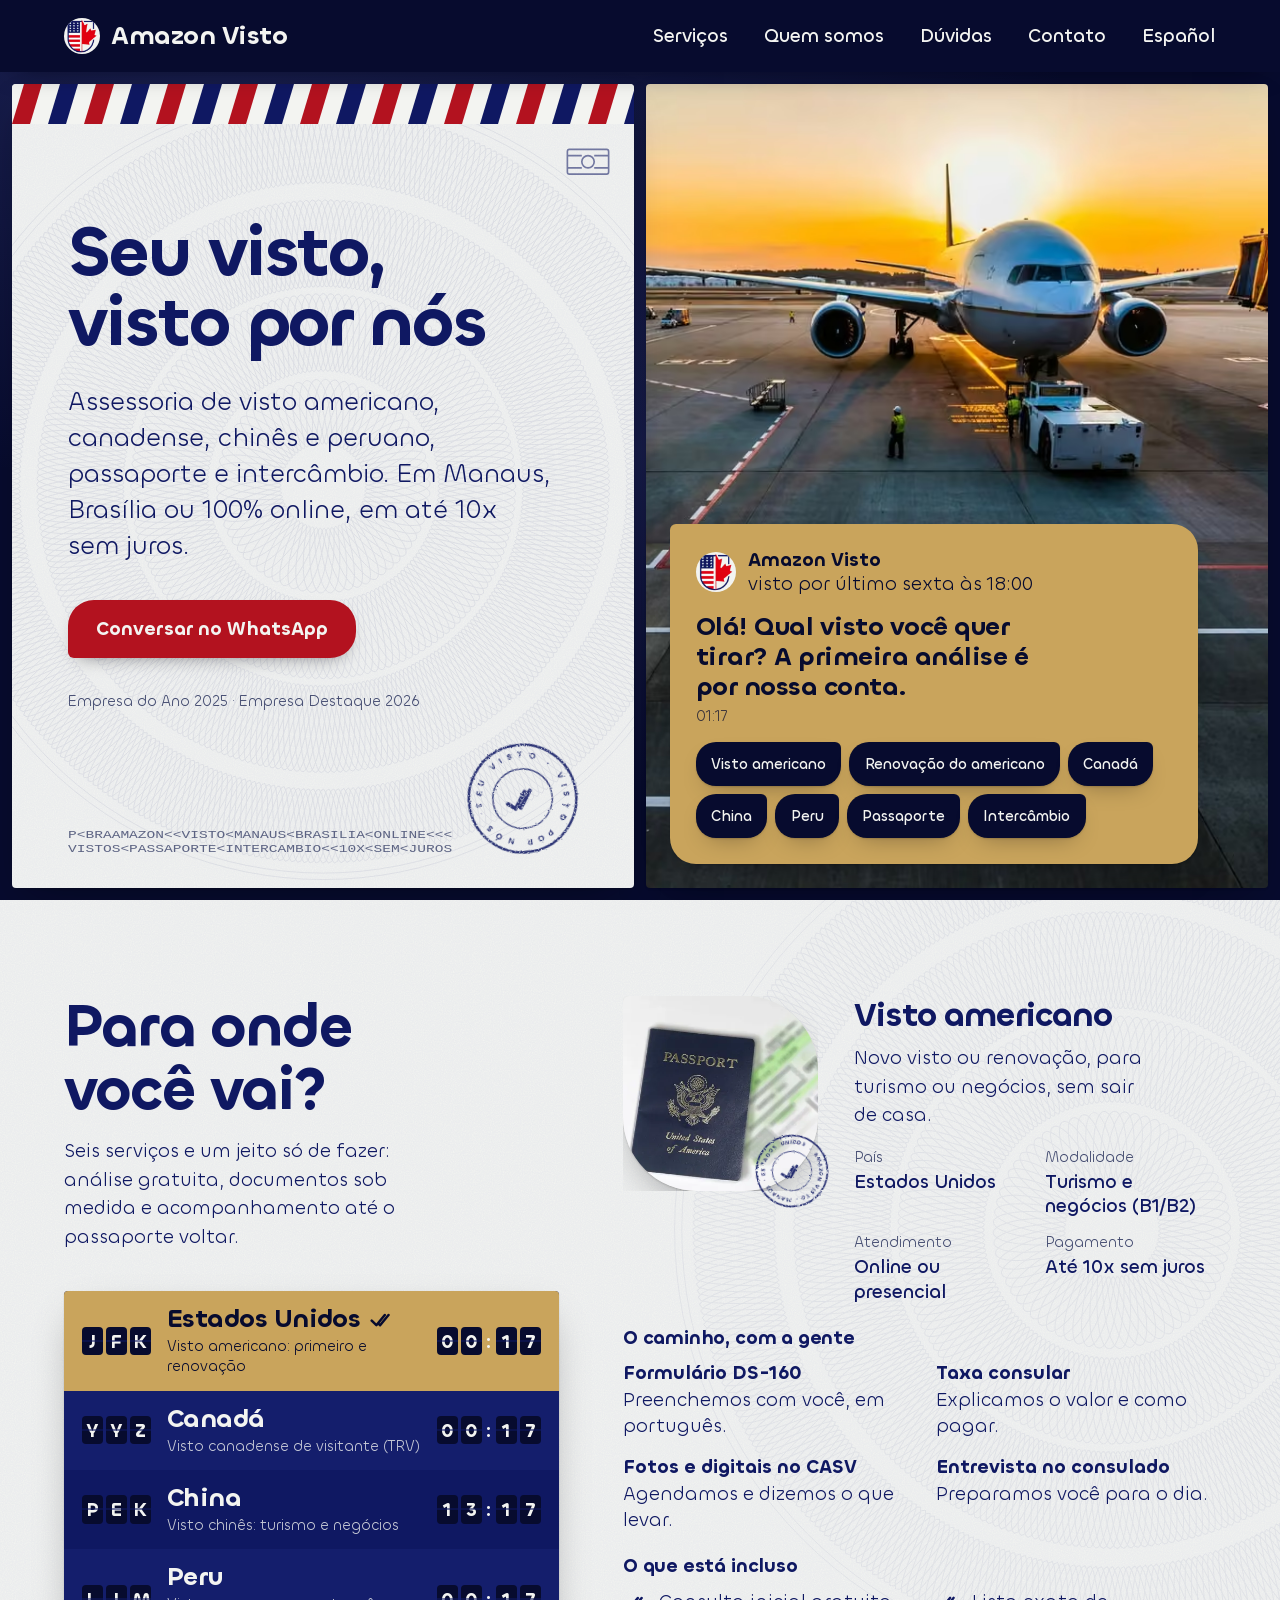
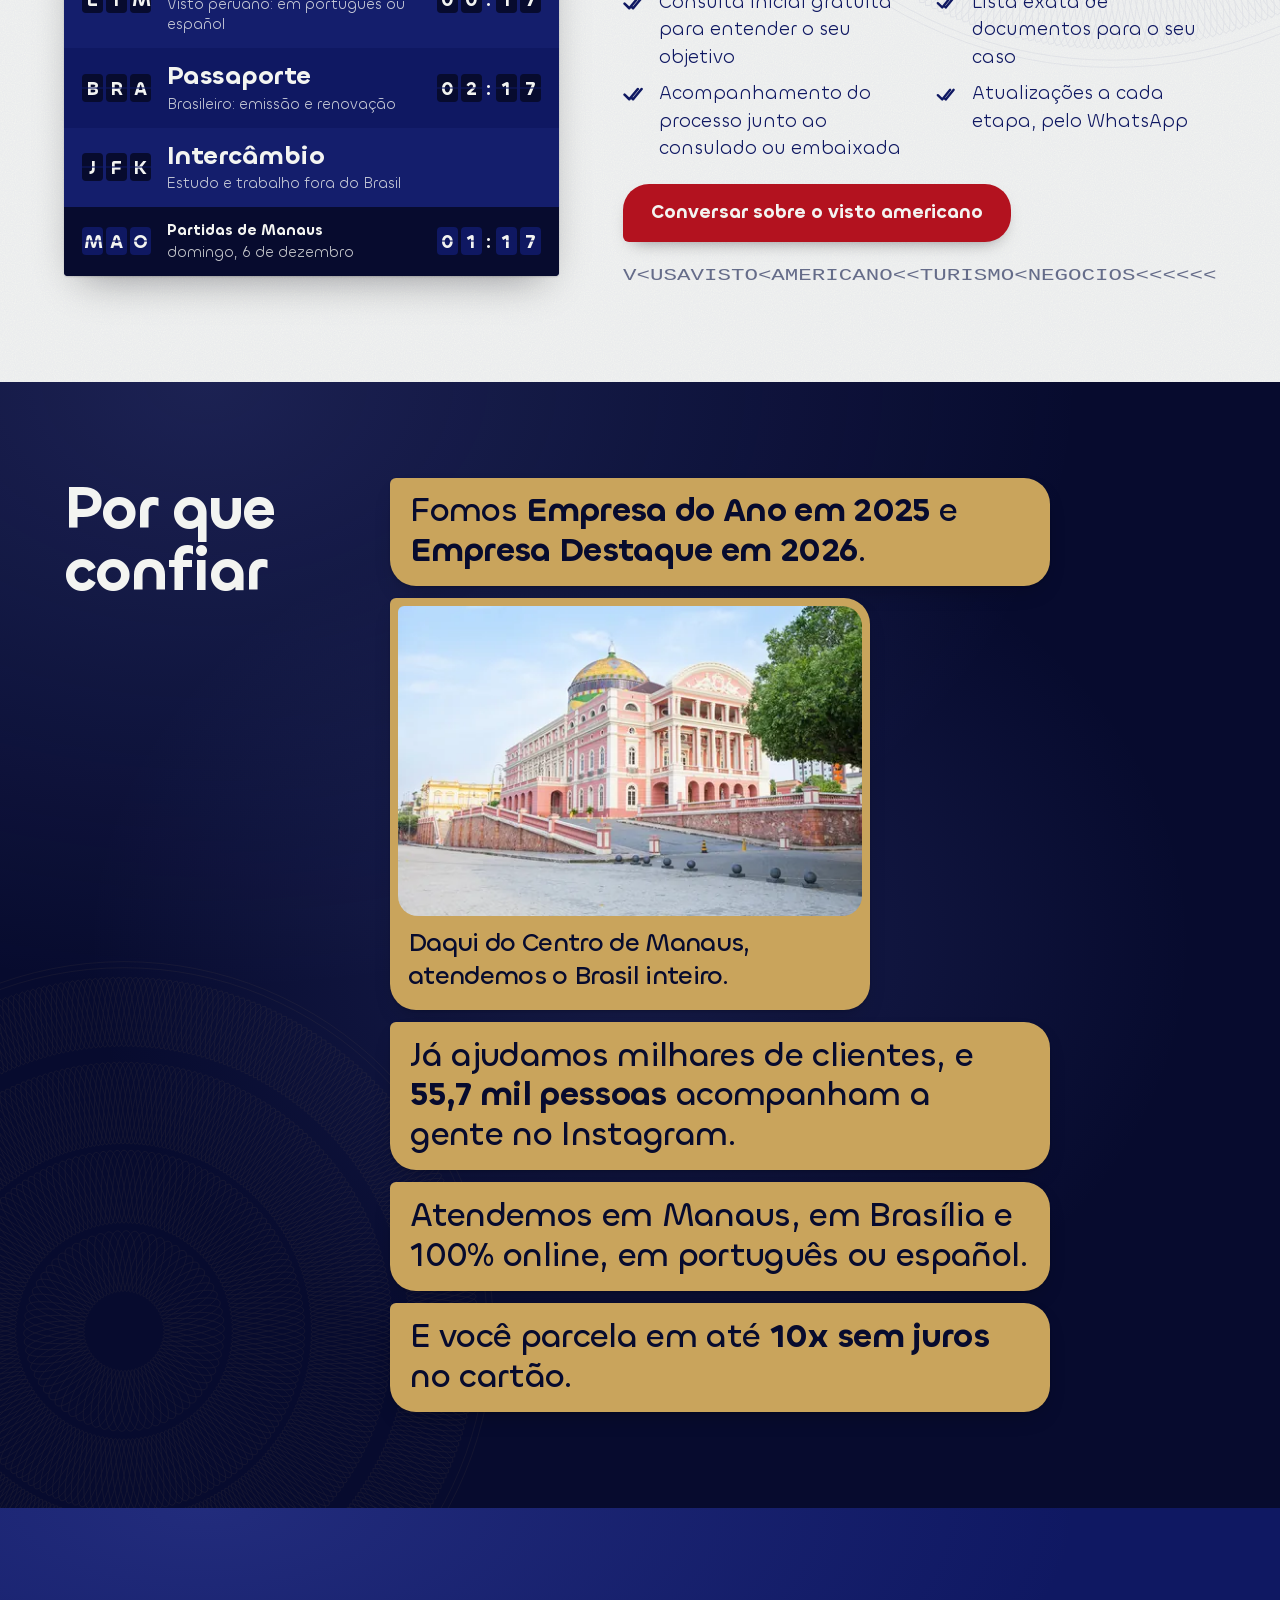
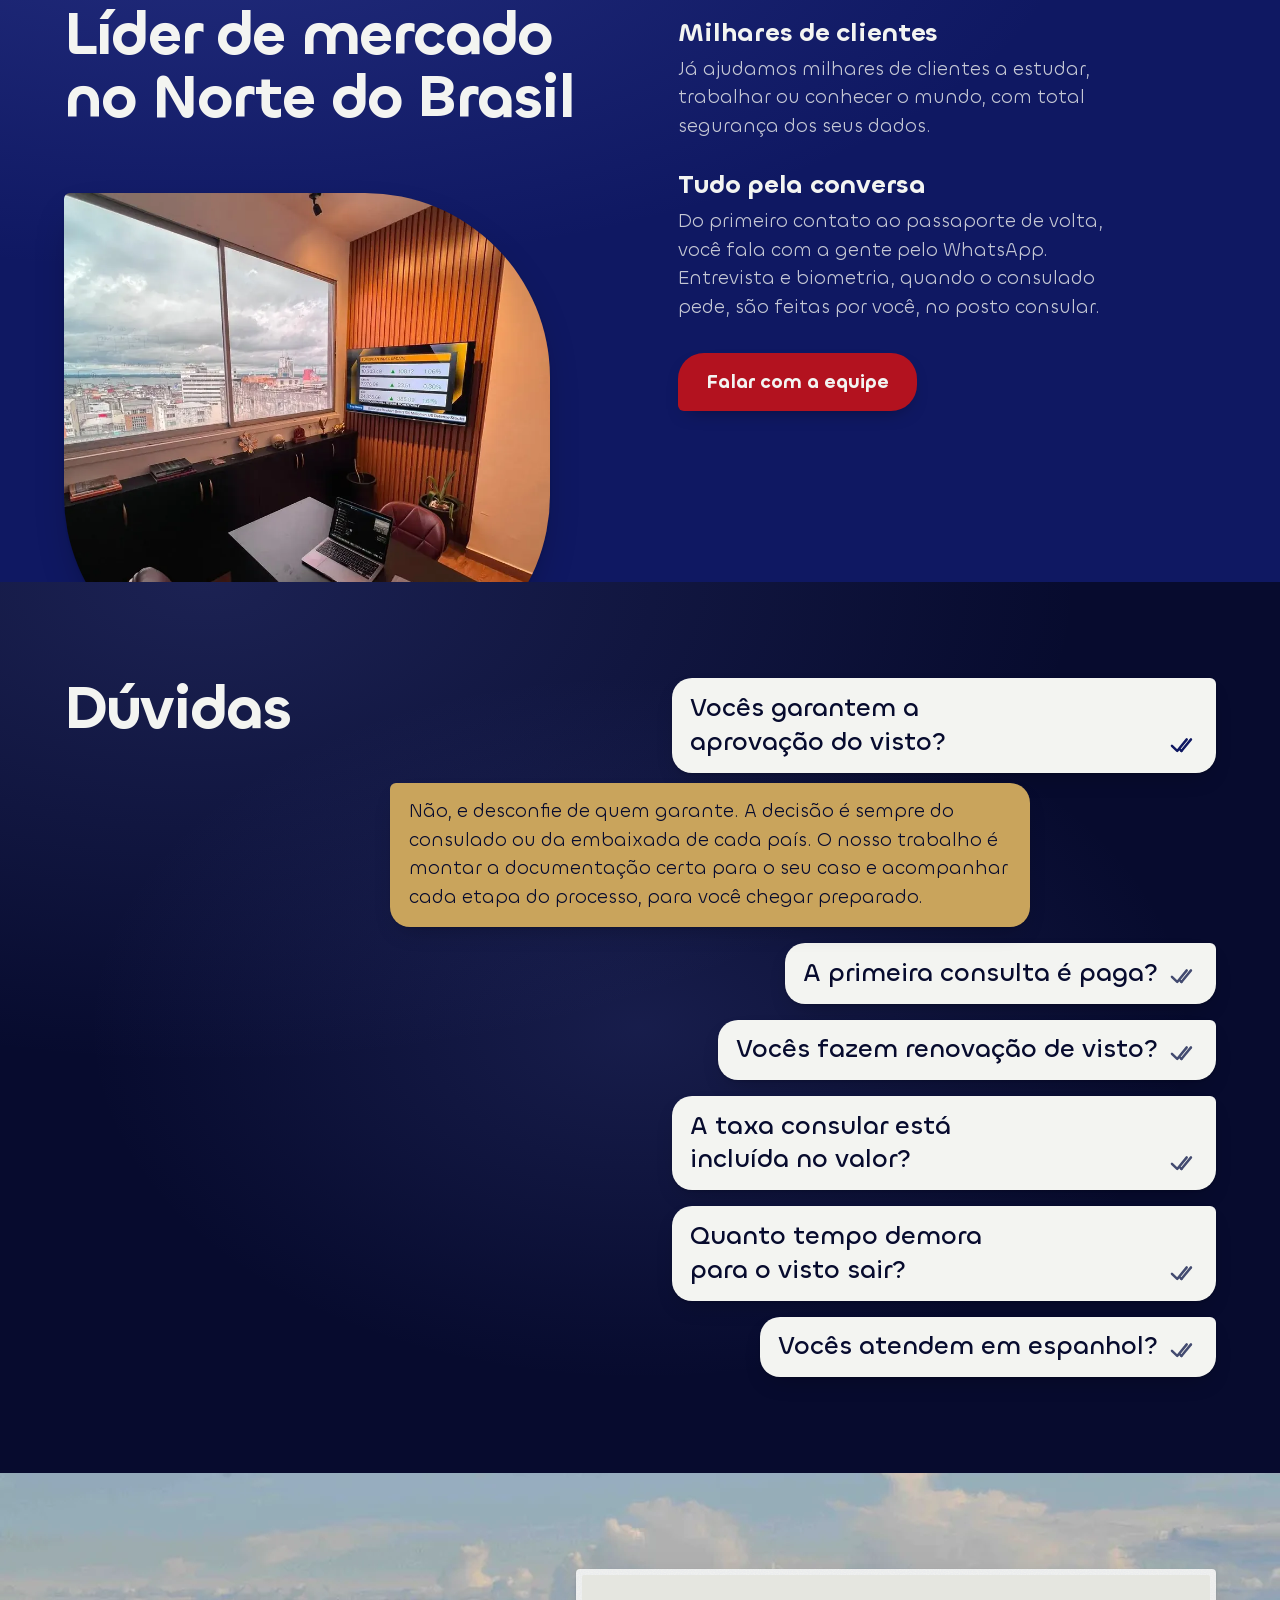
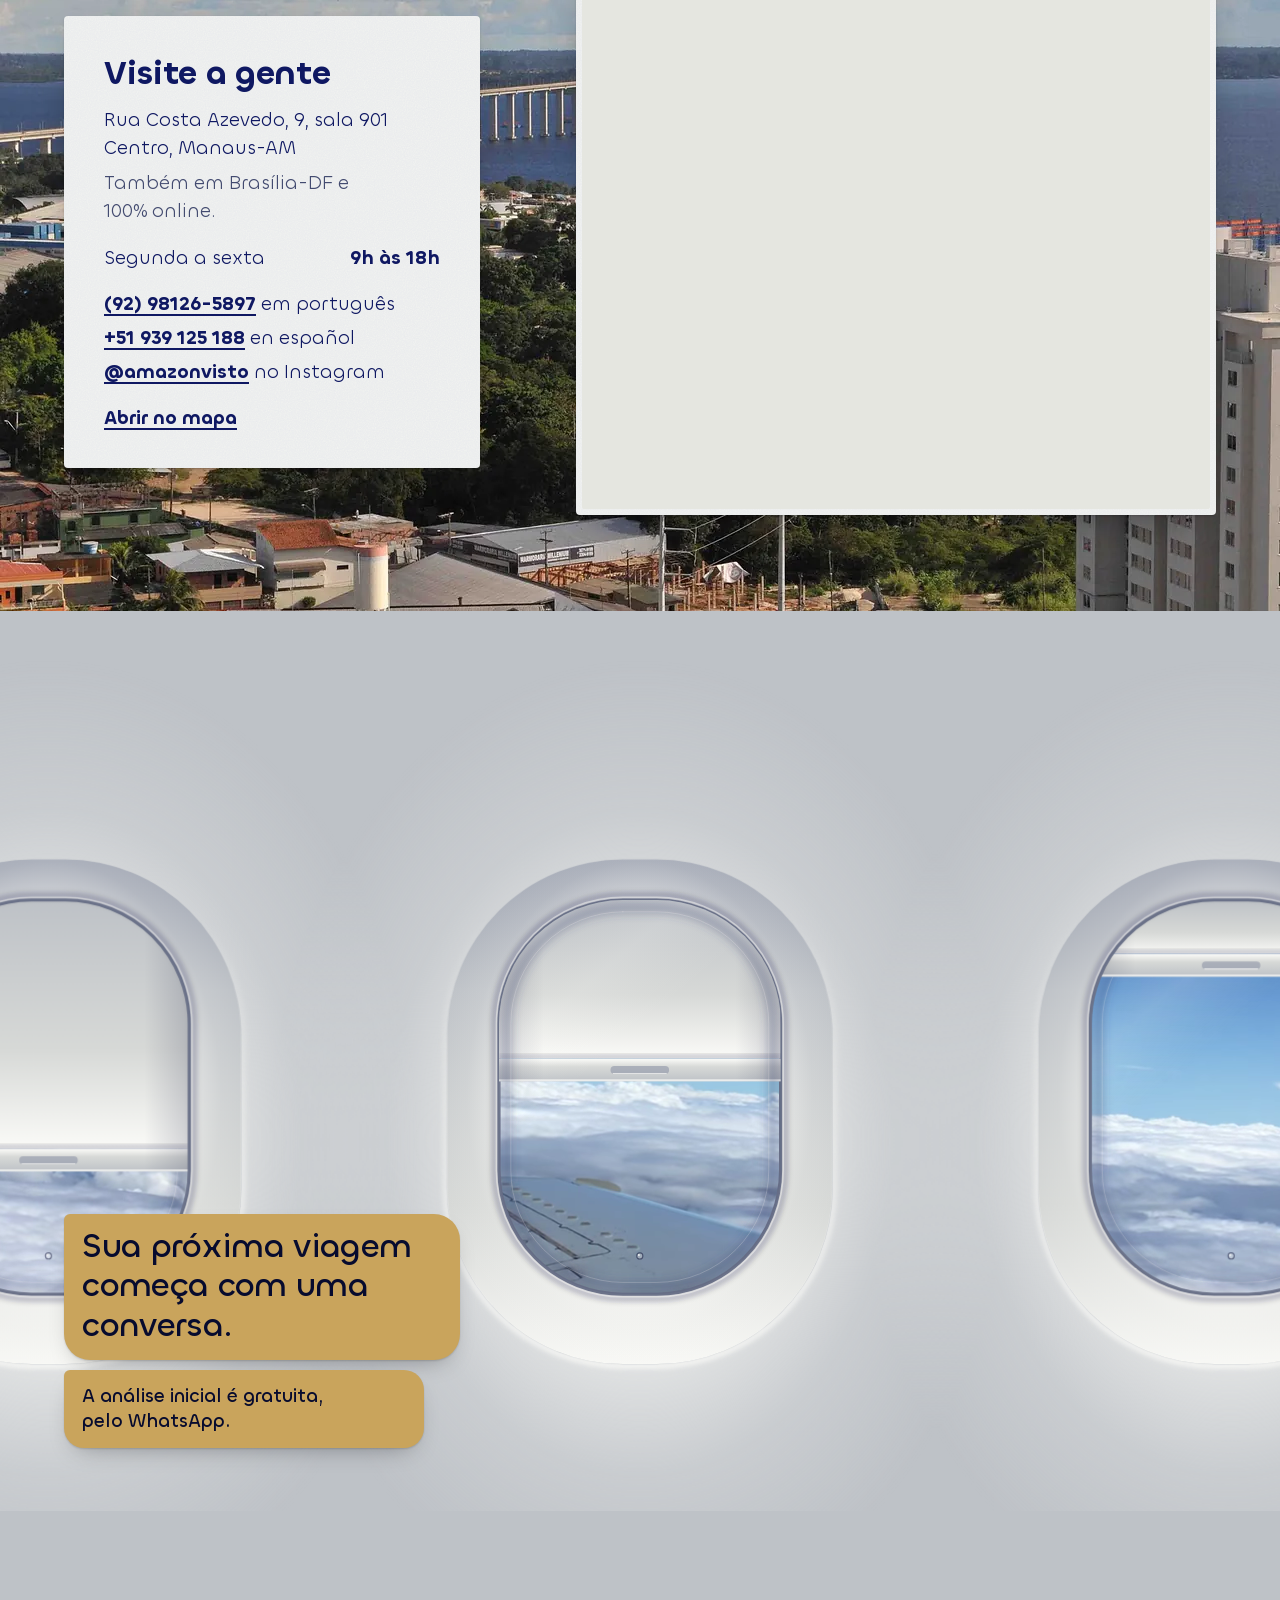
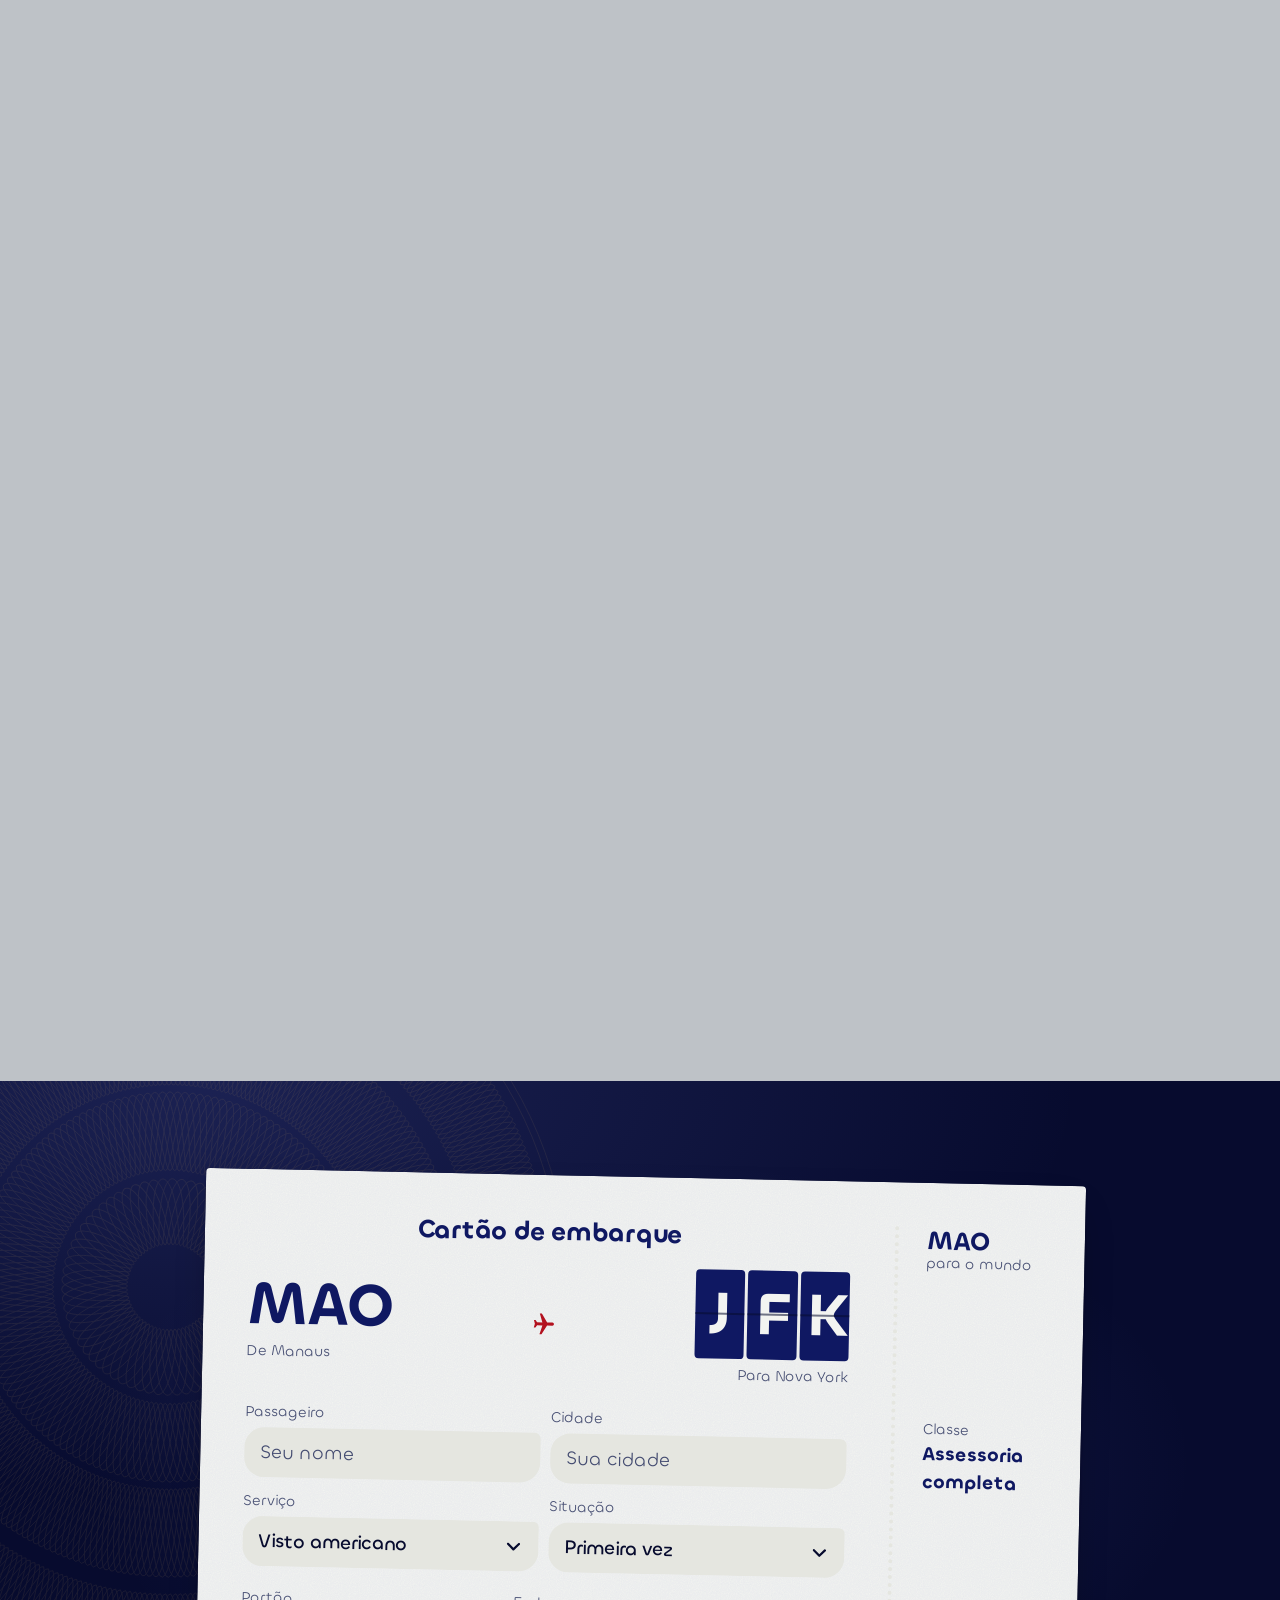
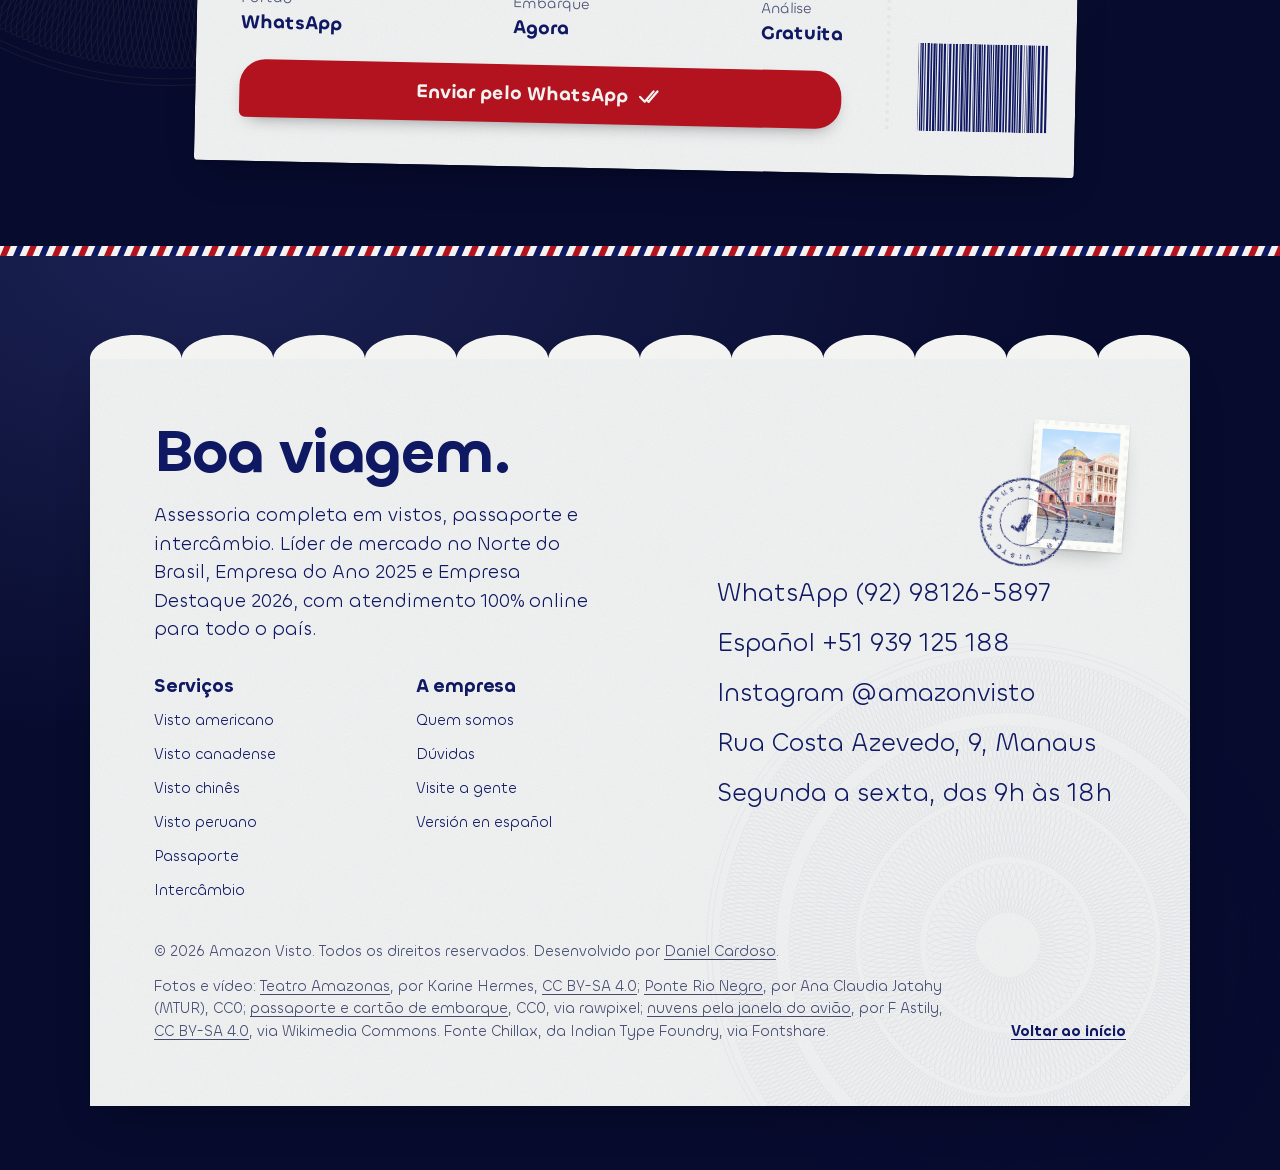
==== commit 3a0171d5: "Luz e sombra lisas e minimalistas Superfícies de cor chapada: saem os brilhos, os degradês, o relevo" ====
--- a/index.html
+++ b/index.html
@@ -47,7 +47,7 @@
   <link rel="preload" as="image" type="image/avif" imagesrcset="images/banner-640.avif 640w, images/banner-960.avif 960w, images/banner-1280.avif 1280w, images/banner-1600.avif 1600w, images/banner-1920.avif 1920w" imagesizes="(min-width: 1440px) 84vw, (min-width: 768px) 98vw, 150vw" fetchpriority="high" />
   <link rel="preload" href="fonts/chillax-600.woff2" as="font" type="font/woff2" crossorigin />
   <link rel="preload" href="fonts/chillax-400.woff2" as="font" type="font/woff2" crossorigin />
-  <link rel="stylesheet" href="css/style.css?v=259ab01adc" />
+  <link rel="stylesheet" href="css/style.css?v=52342eb20c" />
 
   <!-- Dados para o Google (busca local e mapa), os mesmos da página.
        TROCAR: o horário, quando a empresa confirmar (o mesmo do "Visite a
--- a/css/style.css
+++ b/css/style.css
@@ -101,26 +101,18 @@
   /* O canto do papel: quase reto, como um documento. */
   --canto-papel: 4px;
 
-  /* Luz e sombra (seção 15c). Uma luz só, de cima e um pouco da esquerda,
-     como uma luminária sobre a mesa. As sombras caem para baixo e um pouco
-     para a direita, na cor da noite (não preto), em camadas: o contato,
-     uma média e uma longa e macia. A quina de cima pega a luz. */
+  /* Luz e sombra (seção 15c), lisas: as superfícies são de cor chapada e a
+     profundidade é uma sombra só, macia e difusa, que cai para baixo, na
+     cor da noite (não preto). A luz fica no fundo escuro: um brilho suave
+     no alto da seção e atrás do papel. */
   --sombra: 0 1 10;
-  --sombra-pousada: 0 1px 2px rgb(var(--sombra) / 0.42), 2px 10px 18px -6px rgb(var(--sombra) / 0.5), 10px 36px 60px -20px rgb(var(--sombra) / 0.78);
-  --sombra-acima: 0 1px 2px rgb(var(--sombra) / 0.36), 2px 12px 24px -8px rgb(var(--sombra) / 0.66);
-  --sombra-botao: 0 2px 2px rgb(var(--sombra) / 0.38), 2px 14px 26px -10px rgb(var(--sombra) / 0.88);
-  --quina-clara: inset 0 1px 0 rgb(255 255 255 / 0.95);
-  --quina-ouro: inset 0 1px 0 rgb(255 255 255 / 0.55);
-  --quina-escura: inset 0 1px 0 rgb(255 255 255 / 0.2);
-  --luz-papel: radial-gradient(140% 100% at 10% 0%, rgb(255 255 255 / 0.9), rgb(255 255 255 / 0) 58%), linear-gradient(180deg, rgb(255 255 255 / 0) 42%, rgb(var(--sombra) / 0.11)); /* taste-skill-ignore: a luz no papel: o clarão da luminária em cima e o pé na sombra (pedido: luz e sombra bem visíveis) */
-  --luz-mesa: radial-gradient(80% 70% at 16% 0%, rgb(255 255 255 / 0.95), rgb(255 255 255 / 0) 72%), linear-gradient(180deg, rgb(255 255 255 / 0) 55%, rgb(var(--sombra) / 0.07)); /* taste-skill-ignore: a luz na mesa dos serviços (pedido: luz e sombra bem visíveis) */
-  --luz-noite: radial-gradient(95% 75% at 16% 0%, rgb(110 124 230 / 0.3), rgb(110 124 230 / 0) 72%); /* taste-skill-ignore: a luz no alto das seções escuras (pedido: luz e sombra bem visíveis) */
-  /* A poça da luminária na mesa escura, atrás do papel: é contra ela que a
-     sombra do papel aparece. Cada seção diz onde o papel está (--poca-x,
-     --poca-y) e o tamanho dela (--poca-l, --poca-a). */
-  --poca: radial-gradient(var(--poca-l, 60%) var(--poca-a, 55%) at var(--poca-x, 50%) var(--poca-y, 50%), rgb(110 124 230 / 0.26), rgb(110 124 230 / 0) 72%); /* taste-skill-ignore: a poça de luz atrás do papel (pedido: luz e sombra bem visíveis) */
-  --brilho-ouro: linear-gradient(172deg, rgb(255 255 255 / 0.4), rgb(255 255 255 / 0) 52%), linear-gradient(180deg, rgb(255 255 255 / 0) 55%, rgb(var(--sombra) / 0.12)); /* taste-skill-ignore: o dourado acetinado, com volume (pedido: luz e sombra bem visíveis) */
-  --brilho-botao: linear-gradient(180deg, rgb(255 255 255 / 0.24), rgb(255 255 255 / 0) 48%, rgb(var(--sombra) / 0.22)); /* taste-skill-ignore: o volume do botão (pedido: luz e sombra bem visíveis) */
+  --sombra-pousada: 0 1px 2px rgb(var(--sombra) / 0.16), 0 16px 40px -16px rgb(var(--sombra) / 0.42);
+  --sombra-acima: 0 1px 2px rgb(var(--sombra) / 0.14), 0 10px 24px -12px rgb(var(--sombra) / 0.38);
+  --sombra-botao: 0 8px 18px -10px rgb(var(--sombra) / 0.5);
+  --luz-noite: radial-gradient(95% 75% at 16% 0%, rgb(110 124 230 / 0.2), rgb(110 124 230 / 0) 72%); /* taste-skill-ignore: o brilho suave no alto das seções escuras (pedido do cliente: luz minimalista) */
+  /* O brilho atrás do papel, na mesa escura. Cada seção diz onde o papel
+     está (--poca-x, --poca-y) e o tamanho do brilho (--poca-l, --poca-a). */
+  --poca: radial-gradient(var(--poca-l, 60%) var(--poca-a, 55%) at var(--poca-x, 50%) var(--poca-y, 50%), rgb(110 124 230 / 0.16), rgb(110 124 230 / 0) 72%); /* taste-skill-ignore: o brilho atrás do papel (pedido do cliente: luz minimalista) */
 
   /* Movimento */
   --ease-out: cubic-bezier(0.22, 1, 0.36, 1);
@@ -2864,133 +2856,56 @@
 }
 
 /* ==========================================================================
-   15c. LUZ E SOMBRA (pedido do cliente: acabamento premium). A luz da
-   luminária (tokens --sombra-*, --quina-*, --luz-*, --brilho-*): os papéis
-   pousam na mesa e pegam luz na quina de cima; os balões e os botões ficam
-   um pouco acima deles; as plaquetas do painel são abas de verdade, claras
-   em cima e na sombra embaixo; as seções escuras recebem a luz no alto.
-   As sombras e os degradês daqui são a luz da cena, não enfeite (exceção
-   às regras da casa, registrada no DESIGN.md).
+   15c. LUZ E SOMBRA, LISAS (pedido do cliente: minimalista). As superfícies
+   são lisas, de cor chapada: sem brilho, sem degradê, sem relevo. A
+   profundidade é uma sombra só, macia e difusa, que tira o papel e o balão
+   do fundo sem desenhar volume. A luz fica no fundo escuro, lisa: um
+   brilho suave no alto da seção e atrás do papel. (Exceção às regras da
+   casa, registrada no DESIGN.md.)
    ========================================================================== */
 
-/* Os papéis sobre a mesa: a sombra pousada e a luz no papel. */
+/* Os papéis, as fotos impressas, o painel e o balão grande da capa: a
+   sombra macia de quem pousa sobre o fundo. */
 .capa__cartao,
-.cartao-visita,
-.visita__mapa,
-.embarque {
-  box-shadow: var(--quina-clara), var(--sombra-pousada); /* taste-skill-ignore: papel pousado na mesa (pedido: premium) */
-}
-
-.capa__cartao,
+.capa__foto,
 .cartao-visita,
 .visita__mapa,
 .embarque,
-.verso {
-  background-image: var(--luz-papel), var(--grao);
-}
-
-/* O cartão-postal: a sombra pousada no corpo e, na tira recortada de cima
-   (um SVG por cima dele), um filtro que segue o recorte. O filtro fica só
-   na tira, que é pequena: no postal inteiro ele pesa para desenhar. */
-.verso {
-  box-shadow: var(--sombra-pousada); /* taste-skill-ignore: papel pousado na mesa (pedido: premium) */
-}
-
-.verso__recorte {
-  filter: drop-shadow(1px -1px 1px rgb(var(--sombra) / 0.25)); /* taste-skill-ignore: a borda recortada pega a mesma luz */
-}
-
-/* A mesa dos serviços pega a luz da luminária no canto de cima. */
-.servicos {
-  background-image: var(--luz-mesa), var(--grao);
-}
-
-/* As fotos impressas: a da ficha e a da sala, coladas no papel. */
+.verso,
+.painel,
 .ficha__foto,
-.sobre__foto {
-  box-shadow: var(--sombra-pousada); /* taste-skill-ignore: foto impressa sobre a mesa */
-}
-
-/* Na capa, a página do passaporte e a foto ficam rente ao pé da seção: a
-   sombra é a curta, para não escorrer para a mesa dos serviços. */
-.capa__cartao {
-  box-shadow: var(--quina-clara), var(--sombra-acima); /* taste-skill-ignore: papel pousado, sombra curta */
-}
-
-.capa__foto {
-  box-shadow: var(--sombra-acima); /* taste-skill-ignore: foto impressa, sombra curta */
-}
-
-.verso__selo {
-  box-shadow: var(--sombra-acima); /* taste-skill-ignore: o selo colado no postal */
-}
-
-/* O painel do aeroporto é uma peça de verdade: a sombra dele na mesa e a
-   luz na borda de cima. Cada plaqueta é uma aba: a metade de cima pega
-   luz, a de baixo fica na sombra, e ela tem espessura. */
-.painel {
-  box-shadow: var(--quina-escura), var(--sombra-pousada); /* taste-skill-ignore: o painel pousado na mesa */
-}
-
-.placas > span:not(.placas__sep) {
-  background-image: linear-gradient(180deg, rgb(255 255 255 / 0.1) 0 50%, rgb(var(--sombra) / 0.22) 50% 100%); /* taste-skill-ignore: a aba da plaqueta, clara em cima e na sombra embaixo */
-  box-shadow: inset 0 1px 0 rgb(255 255 255 / 0.16), 0 1px 0 rgb(var(--sombra) / 0.6), 0 2px 0 rgb(var(--sombra) / 0.25); /* taste-skill-ignore: a espessura da plaqueta (sem borrão: são quase 70) */
-}
-
-/* O dourado é acetinado: um brilho de cima nos balões da Amazon Visto e no
-   destino escolhido do painel. */
-.conversa,
+.sobre__foto,
+.conversa {
+  box-shadow: var(--sombra-pousada); /* taste-skill-ignore: o papel sobre o fundo (pedido do cliente: luz minimalista) */
+}
+
+/* Os balões, as respostas rápidas e o selo do postal: a mesma sombra, mais
+   perto do fundo. */
 .fala,
 .pergunta__resposta,
+.pergunta__balao,
+.msg--minha,
+.resposta,
 .janela__fala,
-.destinos li .destino[aria-current="true"] {
-  background-image: var(--brilho-ouro);
-}
-
-.conversa {
-  box-shadow: var(--quina-ouro), var(--sombra-pousada); /* taste-skill-ignore: o balão grande sobre a foto */
-}
-
-.fala,
-.pergunta__resposta,
-.janela__fala {
-  box-shadow: var(--quina-ouro), var(--sombra-acima); /* taste-skill-ignore: balão um pouco acima da página */
-}
-
-/* Os balões do cliente (papel) e as respostas rápidas (noite). */
-.msg--minha,
-.pergunta__balao {
-  box-shadow: var(--quina-clara), var(--sombra-acima); /* taste-skill-ignore: balão um pouco acima da página */
-}
-
-.resposta {
-  box-shadow: var(--quina-escura), var(--sombra-acima); /* taste-skill-ignore: botão um pouco acima do papel */
-}
-
-/* O botão de ação tem volume: a luz em cima e a sombra embaixo; apertado,
-   ele desce até o papel. */
+.verso__selo {
+  box-shadow: var(--sombra-acima); /* taste-skill-ignore: o balão um pouco acima da página (pedido do cliente: luz minimalista) */
+}
+
+/* O botão de ação, liso: só a sombra macia embaixo; apertado, ela some. */
 .botao--acao {
-  background-image: var(--brilho-botao);
-  box-shadow: var(--quina-ouro), var(--sombra-botao); /* taste-skill-ignore: o volume do botão de ação */
+  box-shadow: var(--sombra-botao); /* taste-skill-ignore: o botão um pouco acima da página (pedido do cliente: luz minimalista) */
 }
 
 .botao--acao:active {
-  box-shadow: var(--quina-escura), 0 1px 1px rgb(var(--sombra) / 0.3); /* taste-skill-ignore: o botão apertado, no papel */
-}
-
-/* Os campos do cartão de embarque ficam um pouco fundos no papel. */
-.embarque__campo input,
-.embarque__campo select {
-  box-shadow: inset 0 1px 2px rgb(var(--sombra) / 0.16); /* taste-skill-ignore: o campo fundo no papel */
+  box-shadow: none; /* taste-skill-ignore: apertado, o botão perde a sombra */
 }
 
 /* A barra do topo flutua sobre a página. */
 .barra {
-  box-shadow: inset 0 -1px 0 rgb(255 255 255 / 0.06), 0 12px 30px -16px rgb(var(--sombra) / 0.9); /* taste-skill-ignore: a barra flutua de verdade */
-}
-
-/* As seções escuras recebem a luz no alto e, atrás do papel, a poça da
-   luminária, contra a qual a sombra do papel aparece. */
+  box-shadow: 0 10px 30px -18px rgb(var(--sombra) / 0.8); /* taste-skill-ignore: a barra flutua de verdade */
+}
+
+/* As seções escuras recebem o brilho suave no alto e atrás do papel. */
 .capa,
 .provas,
 .sobre,
@@ -3012,7 +2927,7 @@
   --poca-y: 58%;
   --poca-l: 70%;
   --poca-a: 70%;
-  overflow: clip; /* a sombra dos papéis da capa não escorre para a mesa dos serviços */
+  overflow: clip; /* a sombra dos papéis da capa não escorre para a seção dos serviços */
 }
 
 .provas {
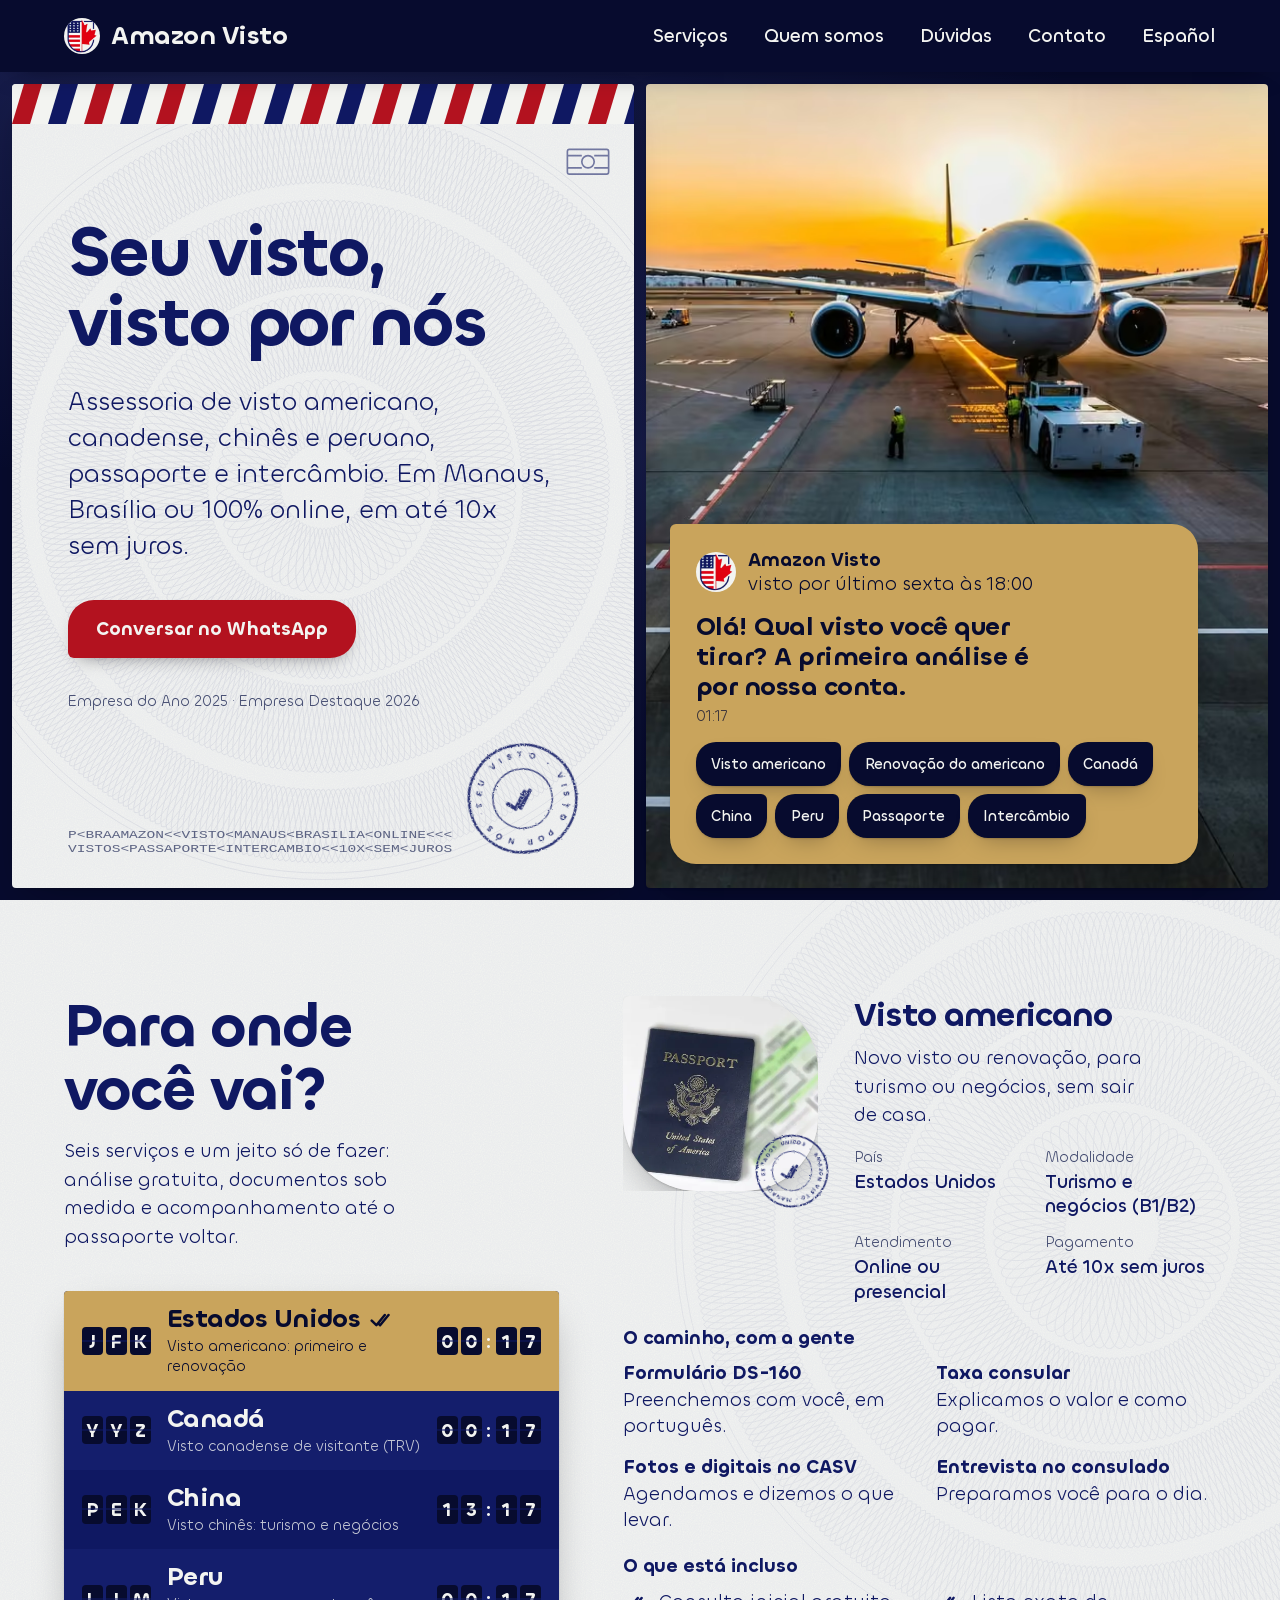
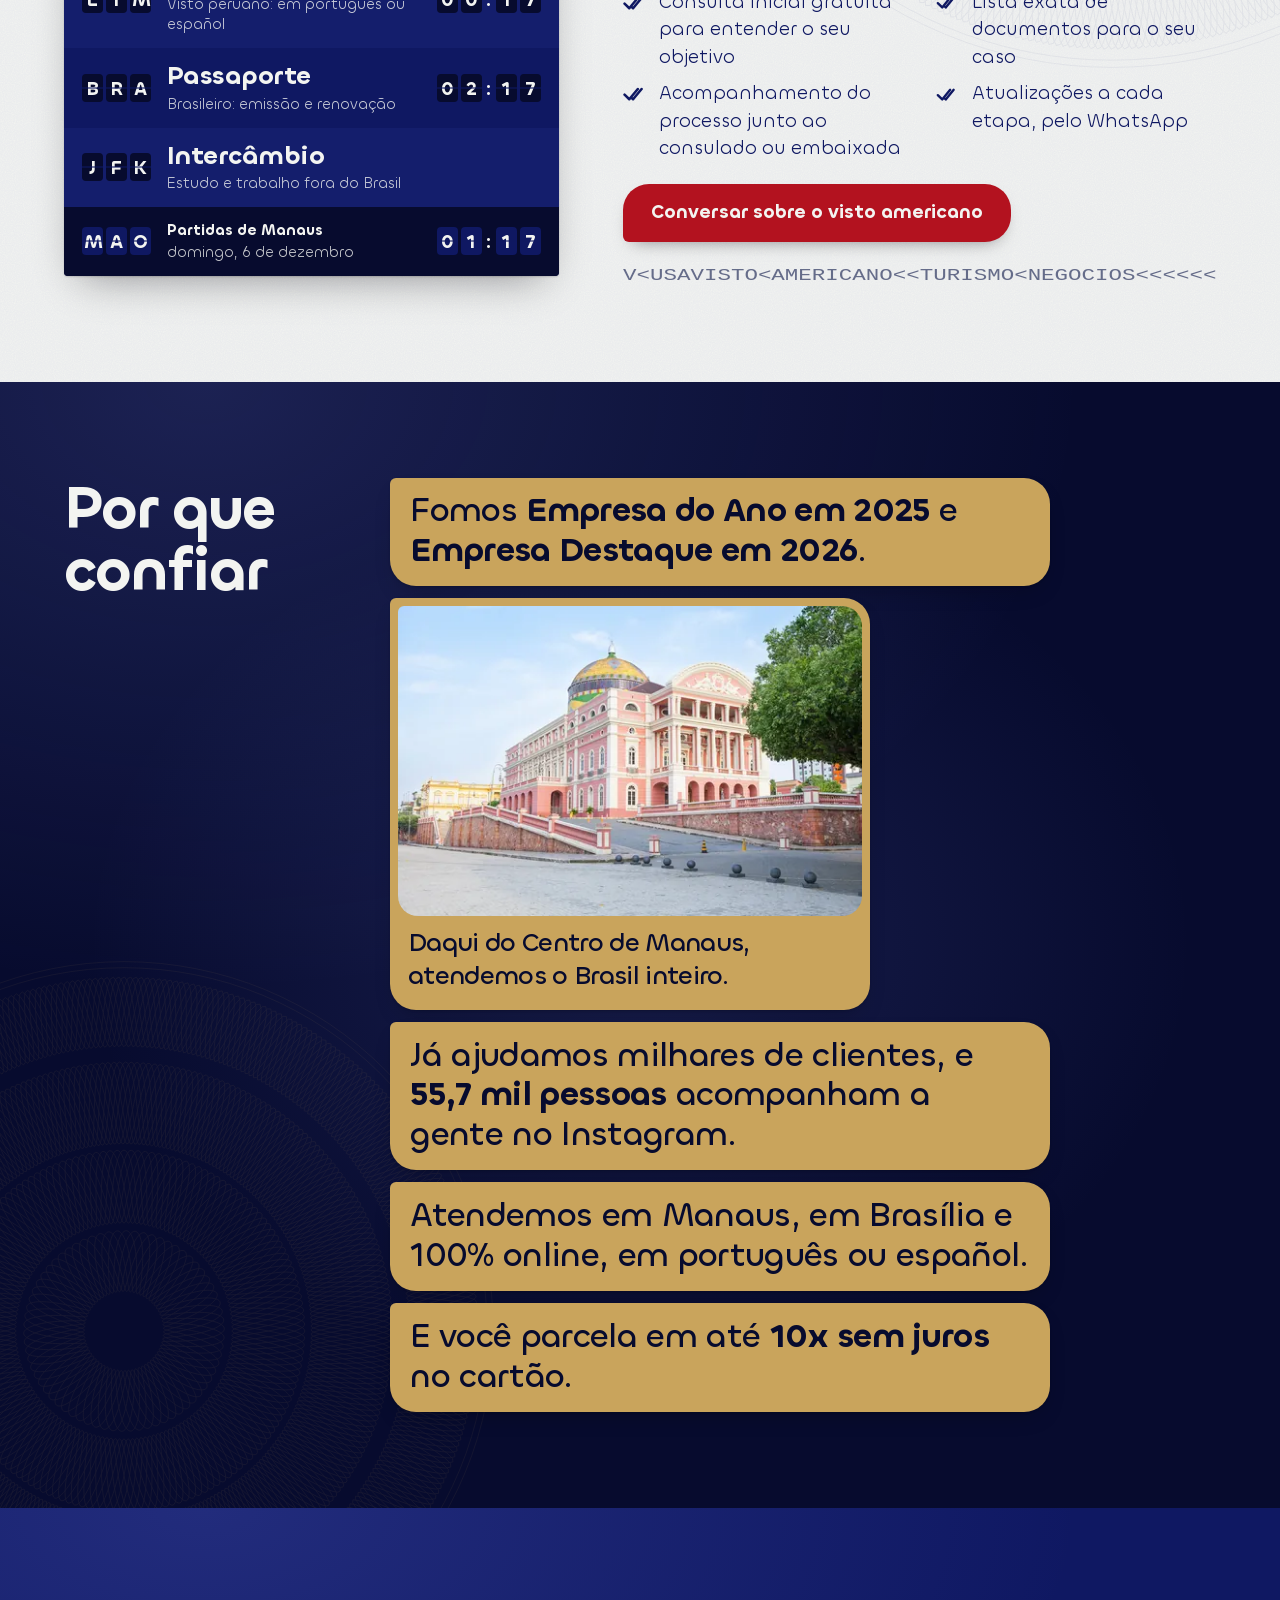
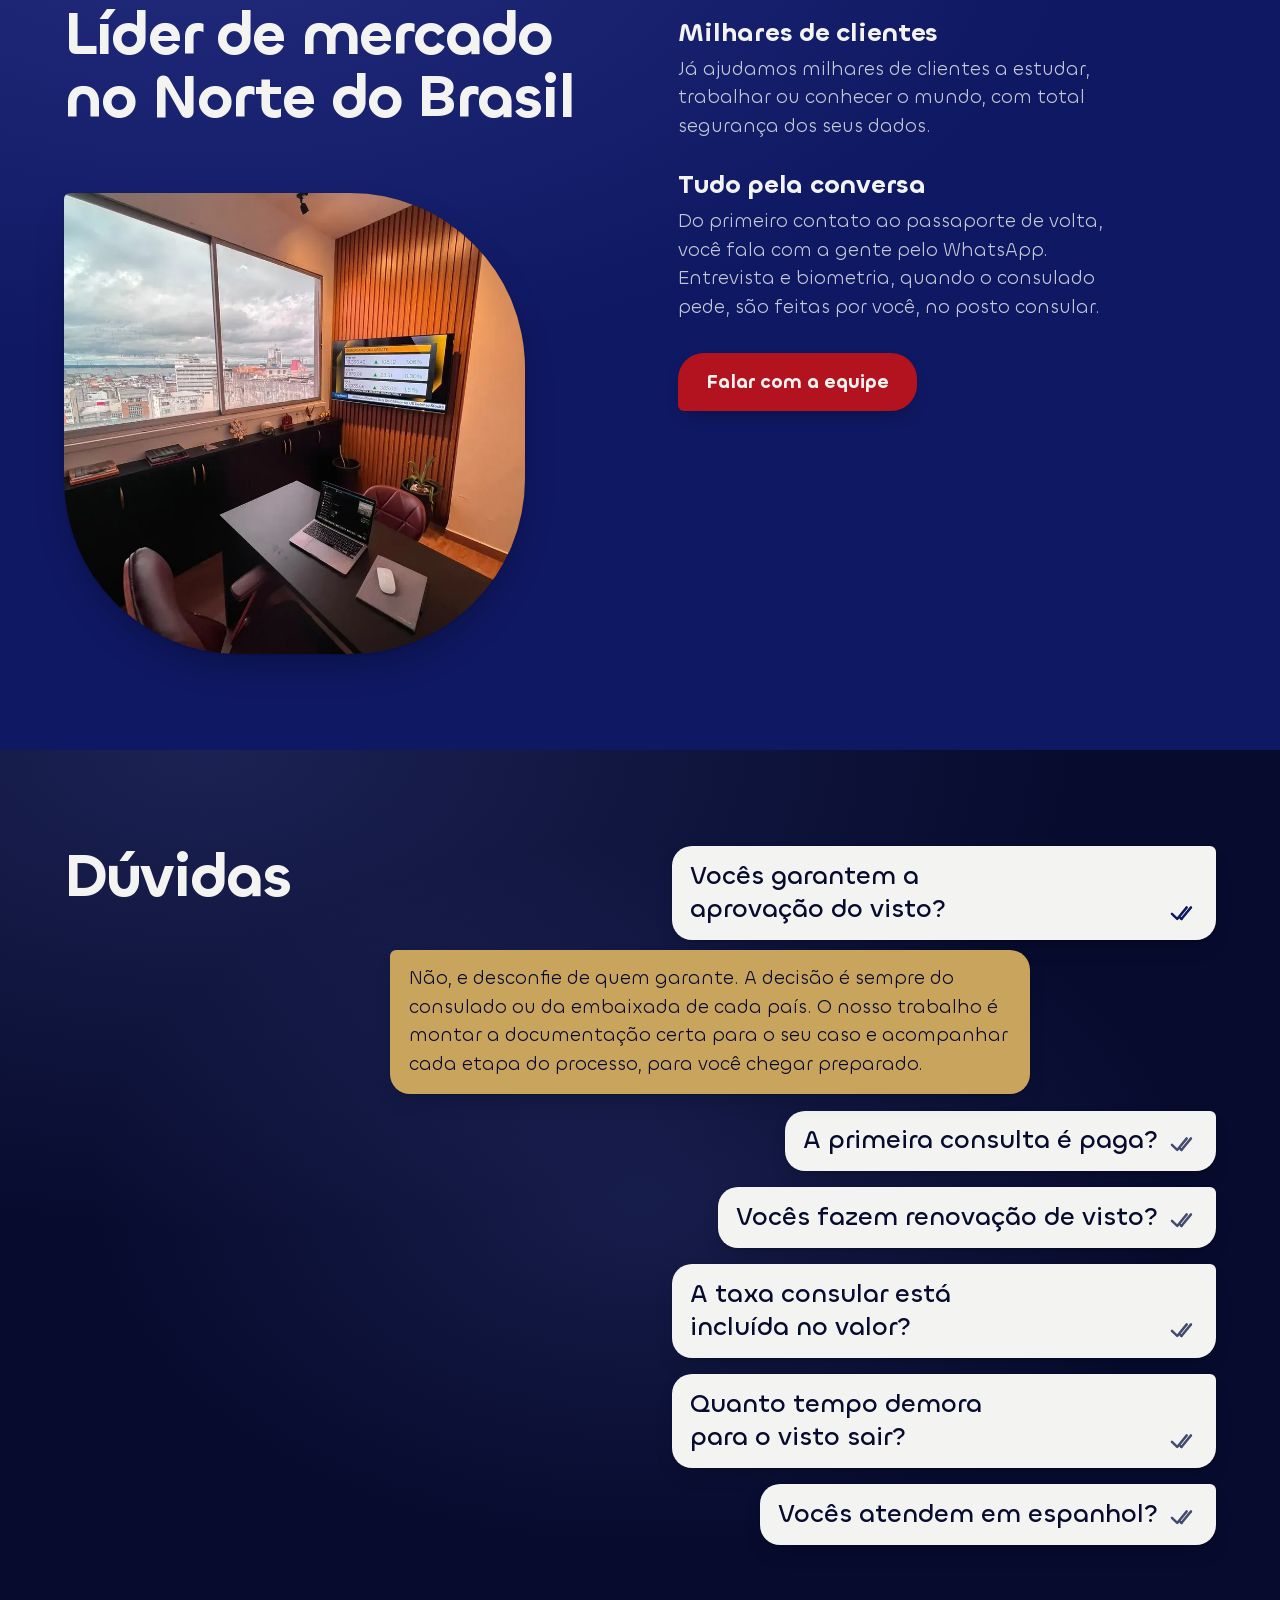
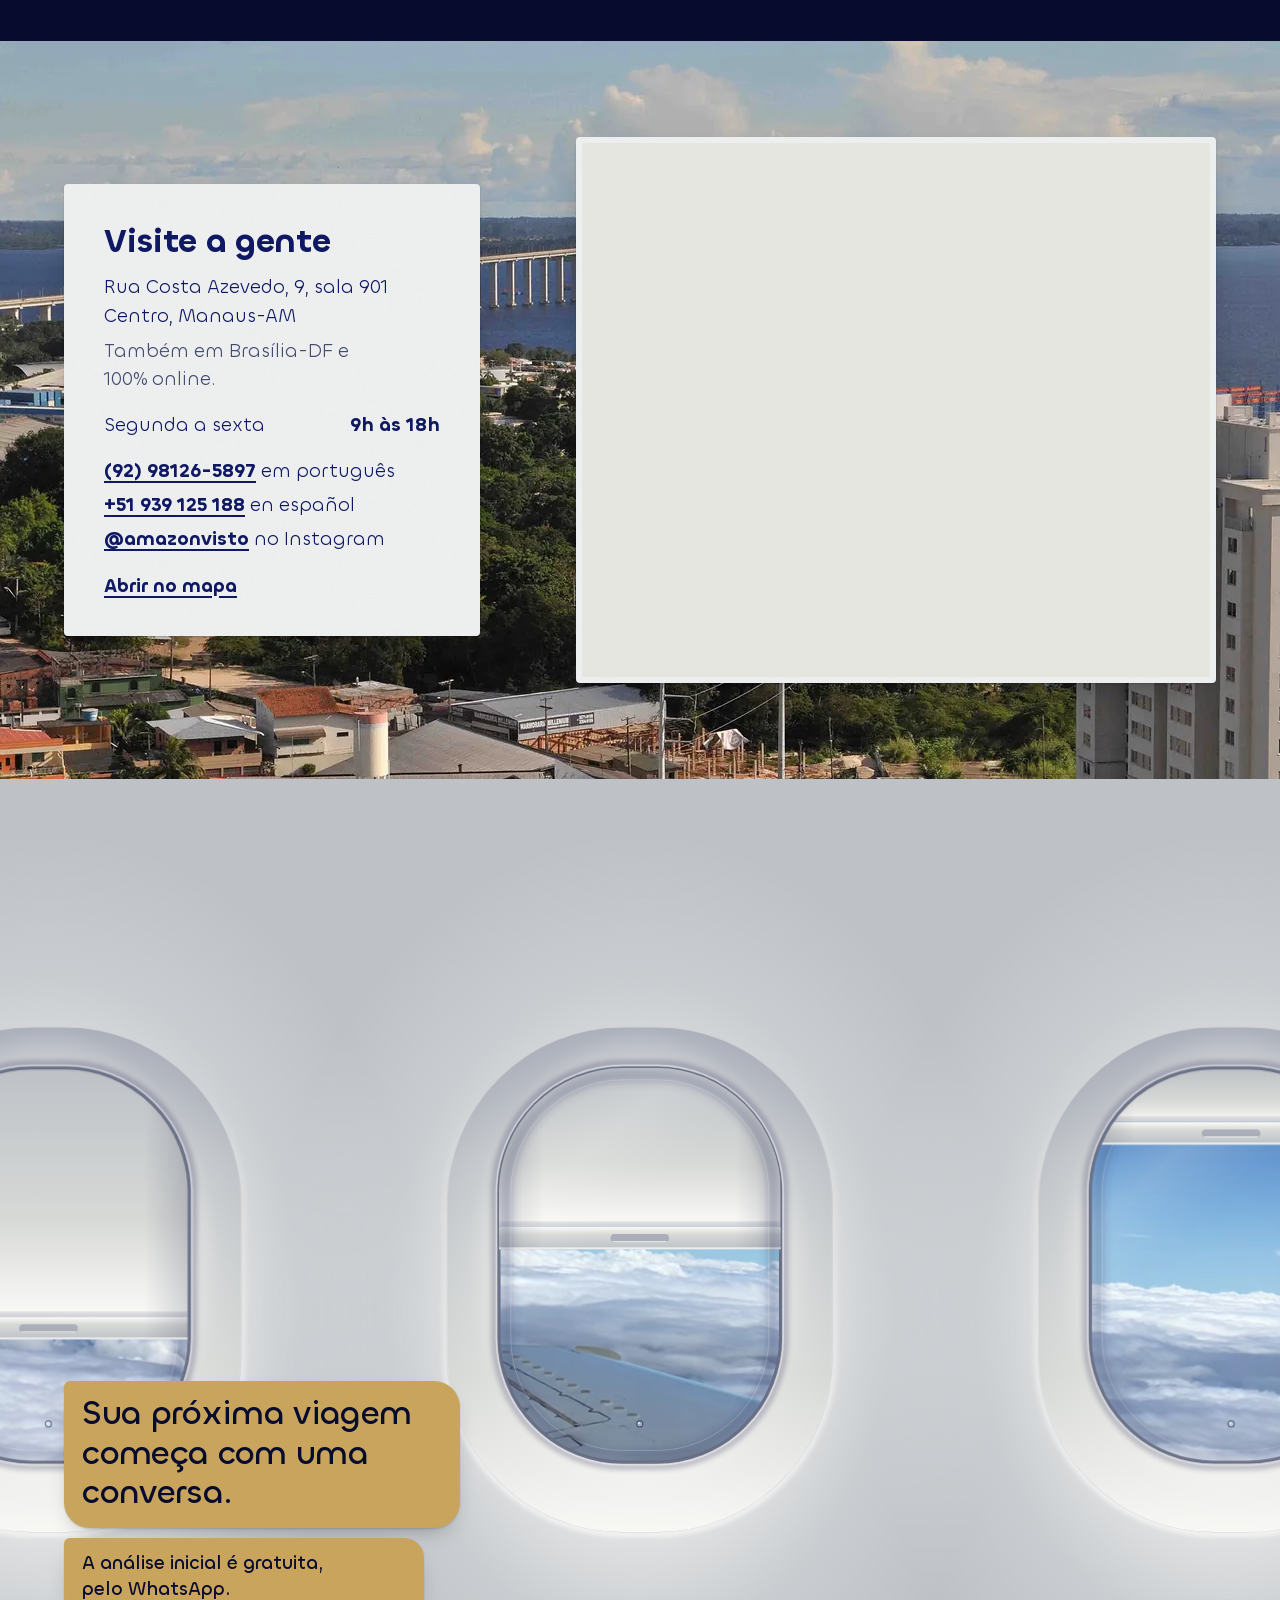
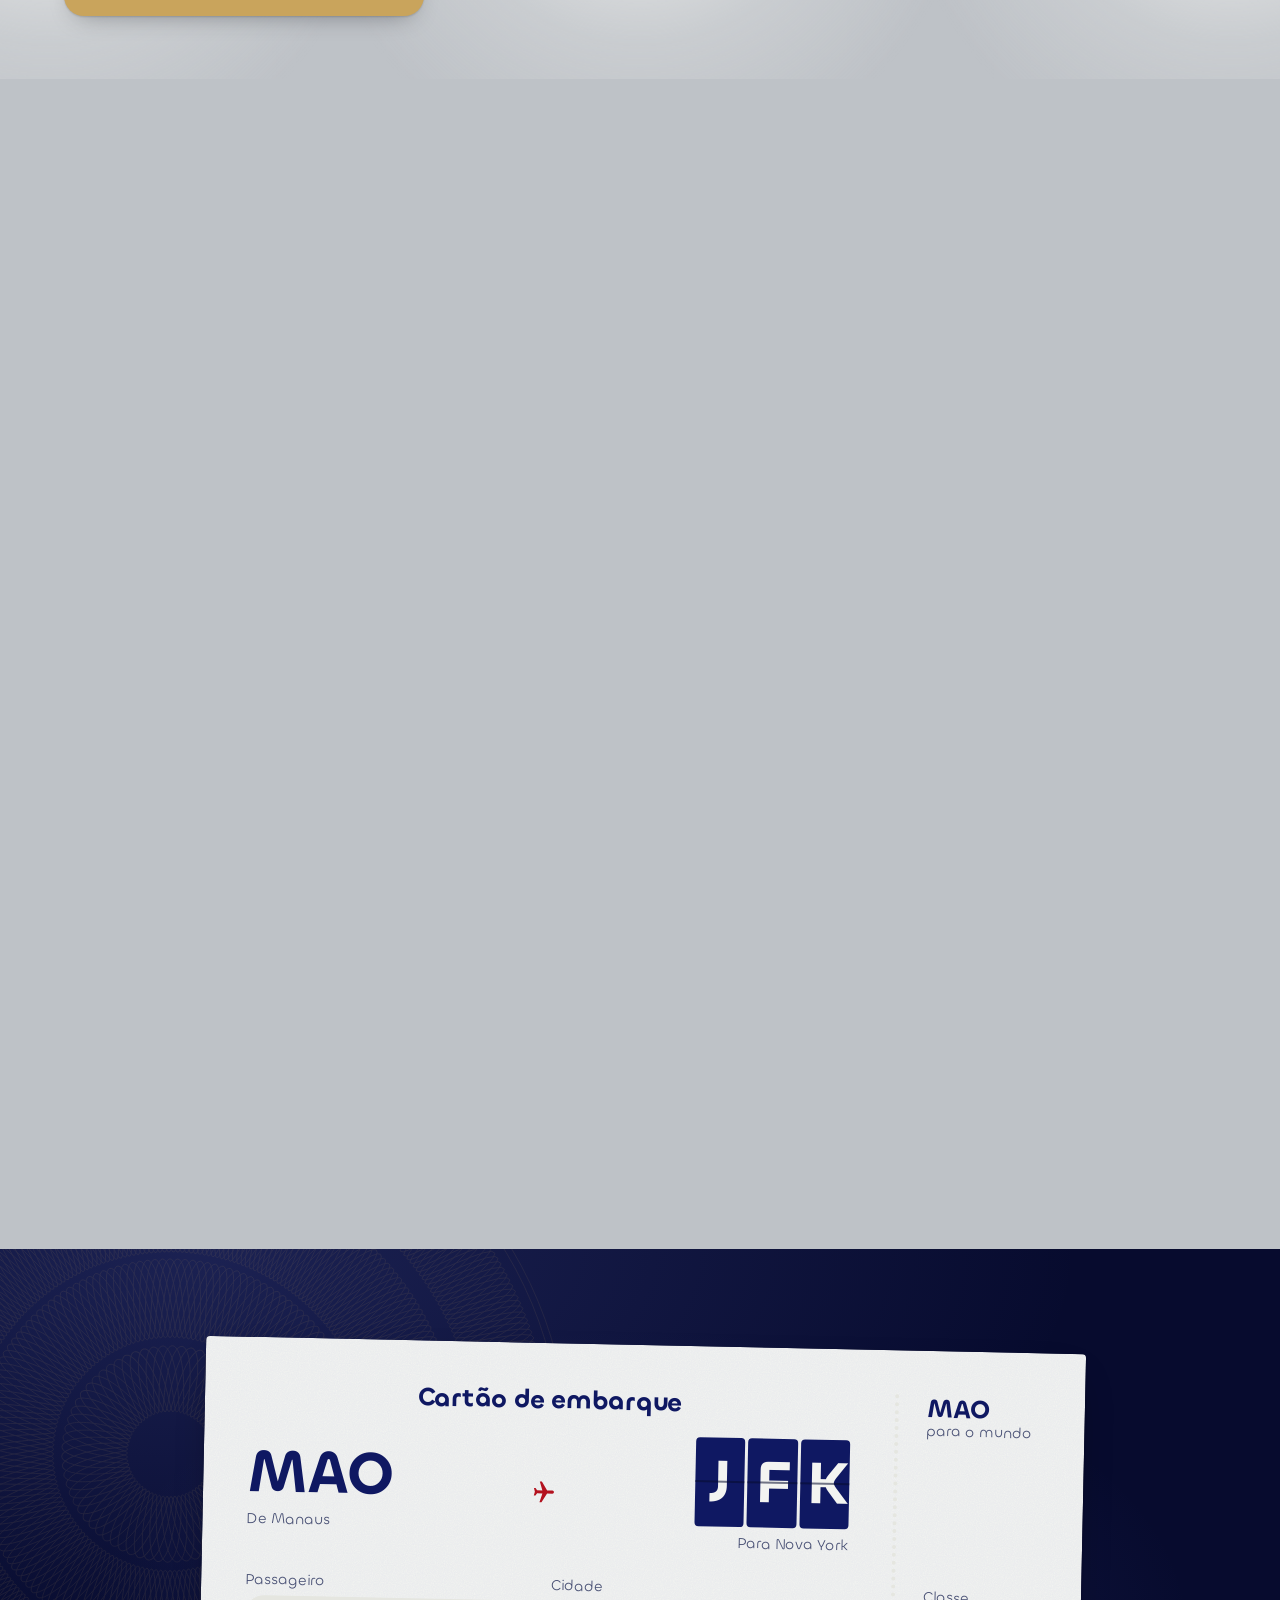
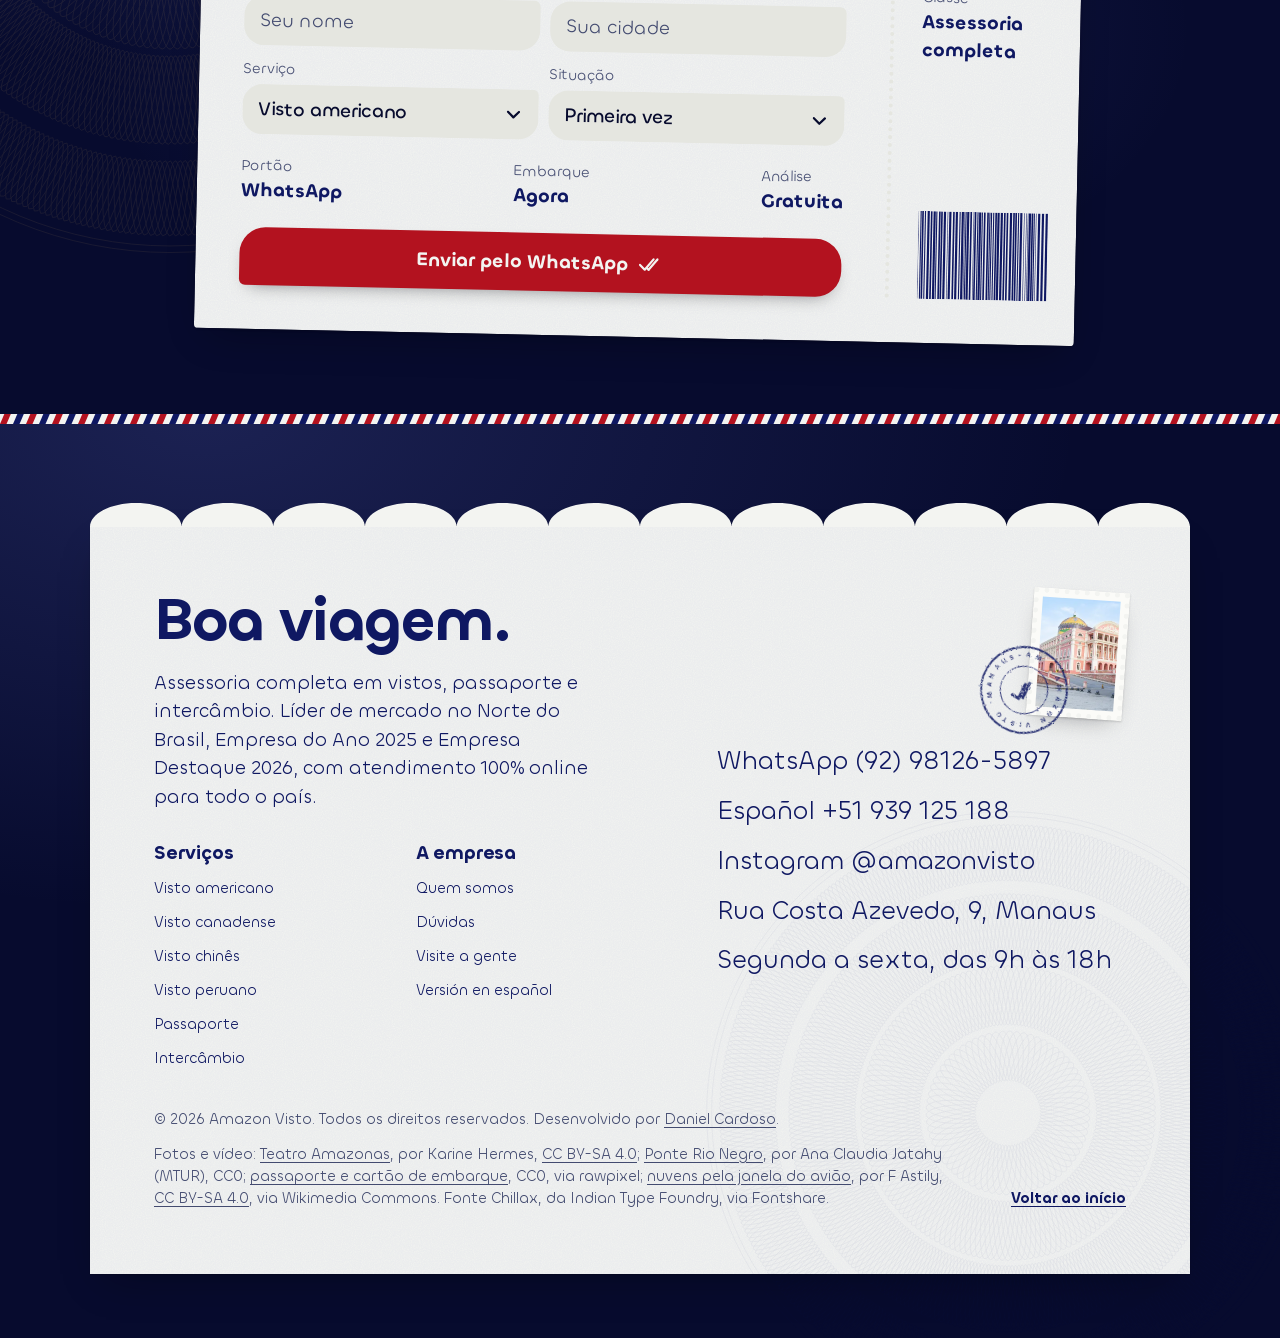
==== commit 3500497c: "Foto da sala inteira no "Líder de mercado" A foto da sala no balão deixa de ser cortada pela borda d" ====
--- a/index.html
+++ b/index.html
@@ -47,7 +47,7 @@
   <link rel="preload" as="image" type="image/avif" imagesrcset="images/banner-640.avif 640w, images/banner-960.avif 960w, images/banner-1280.avif 1280w, images/banner-1600.avif 1600w, images/banner-1920.avif 1920w" imagesizes="(min-width: 1440px) 84vw, (min-width: 768px) 98vw, 150vw" fetchpriority="high" />
   <link rel="preload" href="fonts/chillax-600.woff2" as="font" type="font/woff2" crossorigin />
   <link rel="preload" href="fonts/chillax-400.woff2" as="font" type="font/woff2" crossorigin />
-  <link rel="stylesheet" href="css/style.css?v=52342eb20c" />
+  <link rel="stylesheet" href="css/style.css?v=b60369b1cb" />
 
   <!-- Dados para o Google (busca local e mapa), os mesmos da página.
        TROCAR: o horário, quando a empresa confirmar (o mesmo do "Visite a
--- a/css/style.css
+++ b/css/style.css
@@ -1555,7 +1555,7 @@
 
 /* ==========================================================================
    9. SOBRE: um campo azul-marinho inteiro; a foto da sala recortada no
-   balão e cortada pela borda de baixo da seção.
+   balão, inteira, com o respiro da seção em volta.
    ========================================================================== */
 .sobre {
   background: var(--tinta);
@@ -1566,7 +1566,7 @@
   display: grid;
   gap: clamp(24px, 3vw, 40px);
   overflow: hidden;
-  padding: var(--entre) var(--margem) 0;
+  padding: var(--entre) var(--margem);
 }
 
 .sobre__painel h2 {
@@ -1595,14 +1595,13 @@
   justify-self: start;
 }
 
-/* A foto no balão, cortada pela borda de baixo. No celular e no tablet ela
-   vem por último, depois dos textos. */
+/* A foto no balão, inteira. No celular e no tablet ela vem por último,
+   depois dos textos. */
 .sobre__foto {
   order: 3;
   justify-self: start;
   width: 62vw;
   max-width: 420px;
-  margin-bottom: -16%;
   overflow: hidden;
   border-radius: var(--rabinho) 38% 38% 38%;
 }
@@ -1633,16 +1632,14 @@
     grid-row: 2;
     align-self: end;
     justify-self: start;
-    width: min(38vw, 600px);
+    width: min(36vw, 560px);
     max-width: none;
-    margin-bottom: min(-7.6vw, -60px);
   }
 
   .sobre__textos {
     grid-column: 2;
     grid-row: 1 / span 2;
     padding-top: 1rem;
-    padding-bottom: var(--entre);
   }
 }
 
